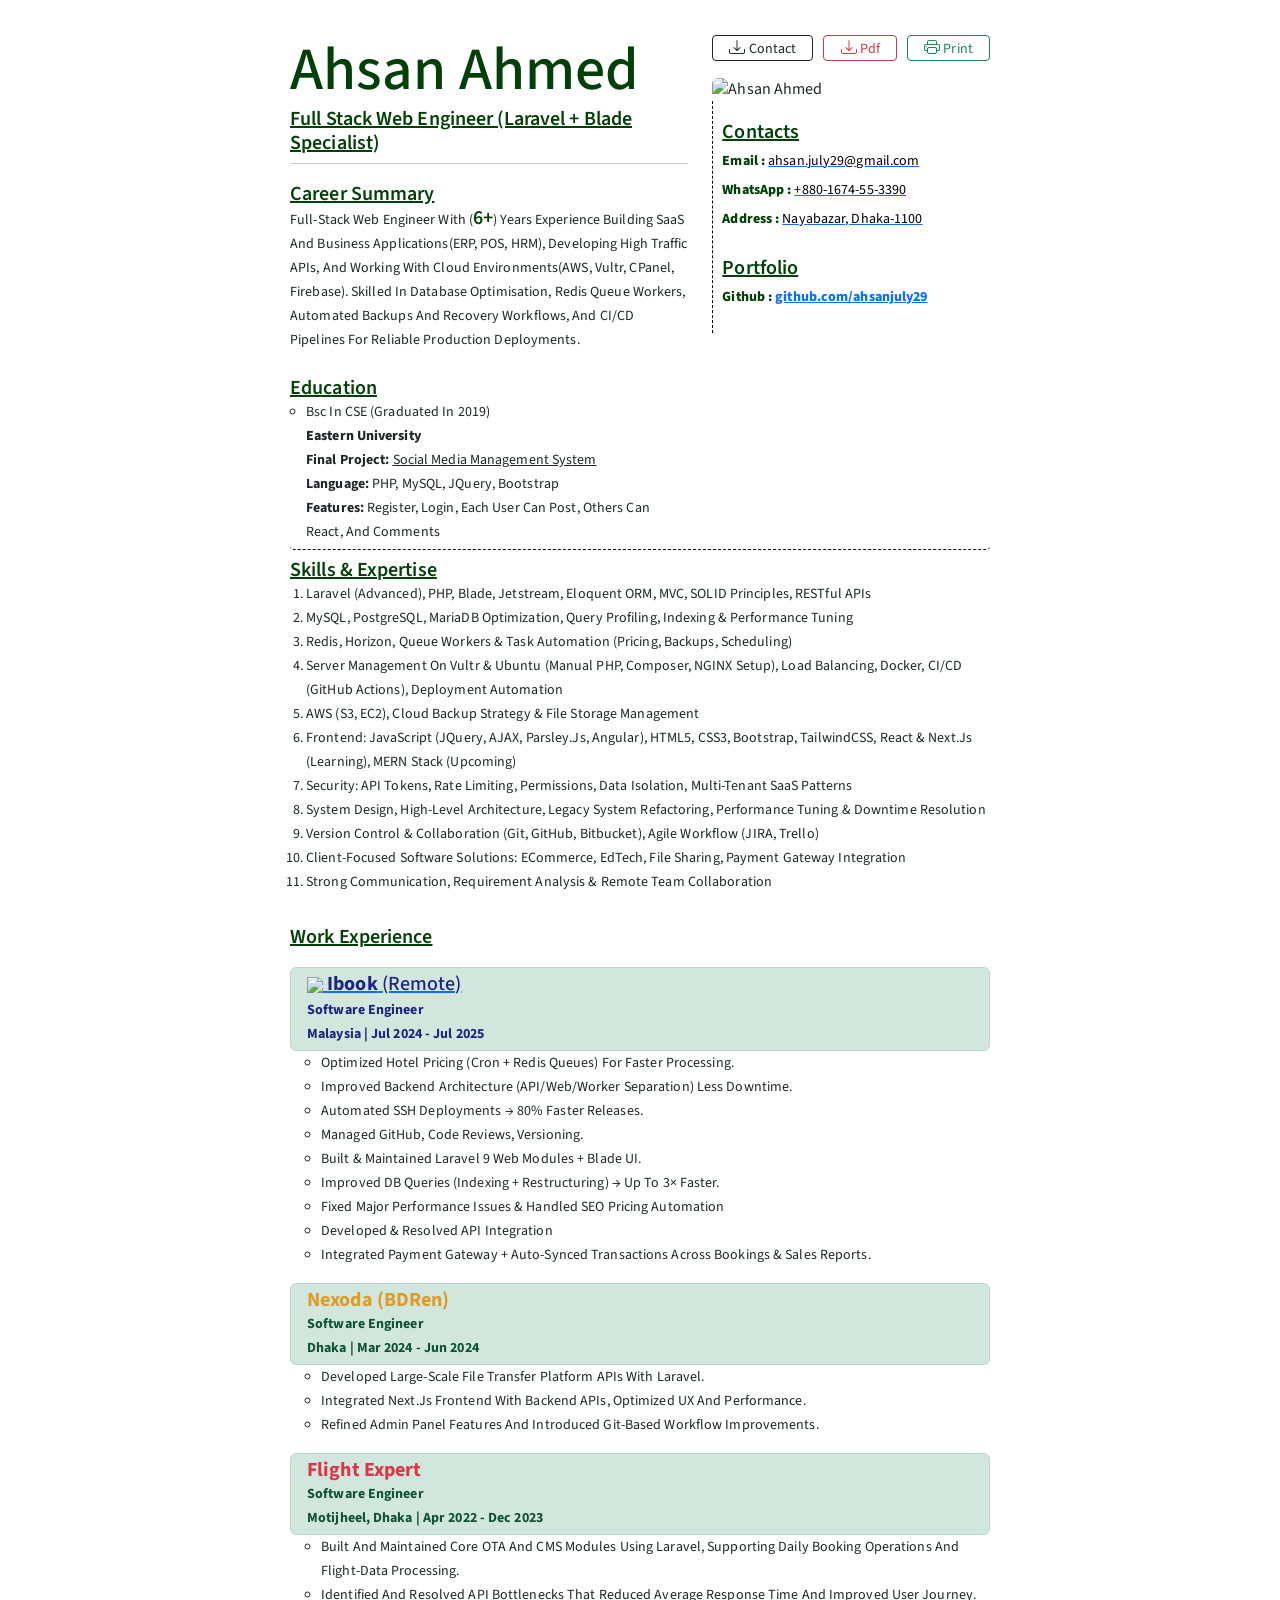
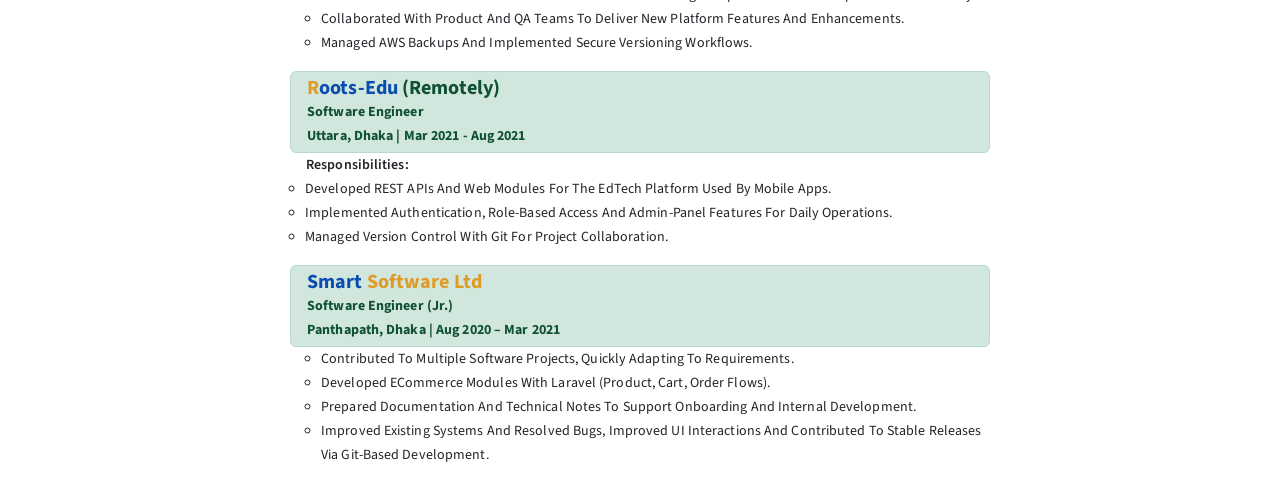
==== cv/index.html @ fb1a3fa9 "folder renamed" ====
<!DOCTYPE html>
<html lang="en">

<head>
    <meta charset="UTF-8">
    <meta name="viewport" content="width=device-width, initial-scale=1.0">
    <title>Ahsan-Ahmed-Resume-Software-Engineer</title>

    <link href="https://cdn.jsdelivr.net/npm/bootstrap@5.1.3/dist/css/bootstrap.min.css" rel="stylesheet">
    <!-- Bootstrap Icons -->
    <link href="https://cdn.jsdelivr.net/npm/bootstrap-icons/font/bootstrap-icons.css" rel="stylesheet">

    <link rel="preconnect" href="https://fonts.googleapis.com">
    <link rel="preconnect" href="https://fonts.gstatic.com" crossorigin>
    <link
        href="https://fonts.googleapis.com/css2?family=Roboto:ital,wght@0,100..900;1,100..900&family=Source+Sans+3:ital,wght@0,200..900;1,200..900&display=swap"
        rel="stylesheet">

    <style>
        @charset "UTF-8";

        :root {
            --bs-blue: #0d6efd;
            --bs-indigo: #6610f2;
            --bs-purple: #6f42c1;
            --bs-pink: #d63384;
            --bs-red: #dc3545;
            --bs-orange: #fd7e14;
            --bs-yellow: #8a6d3b;
            --bs-green: #198754;
            --bs-teal: #20c997;
            --bs-cyan: #0dcaf0;
            --bs-black: #000;
            --bs-white: #fff;
            --bs-gray: #6c757d;
            --bs-gray-dark: #343a40;
            --bs-gray-100: #f8f9fa;
            --bs-gray-200: #e9ecef;
            --bs-gray-300: #dee2e6;
            --bs-gray-400: #ced4da;
            --bs-gray-500: #adb5bd;
            --bs-gray-600: #6c757d;
            --bs-gray-700: #495057;
            --bs-gray-800: #343a40;
            --bs-gray-900: #212529;
            --bs-primary: #0d6efd;
            --bs-secondary: #6c757d;
            --bs-success: #198754;
            --bs-info: #0dcaf0;
            --bs-warning: #8a6d3b;
            --bs-danger: #dc3545;
            --bs-light: #f8f9fa;
            --bs-dark: #212529;
            --bs-primary-rgb: 10, 77, 175;
            --bs-secondary-rgb: 108, 117, 125;
            --bs-success-rgb: 25, 135, 84;
            --bs-info-rgb: 13, 202, 240;
            --bs-warning-rgb: 223, 155, 39;
            --bs-danger-rgb: 220, 53, 69;
            --bs-light-rgb: 248, 249, 250;
            --bs-dark-rgb: 33, 37, 41;
            --bs-white-rgb: 255, 255, 255;
            --bs-black-rgb: 0, 0, 0;
            --bs-body-color-rgb: 33, 37, 41;
            --bs-body-bg-rgb: 255, 255, 255;
            --bs-font-sans-serif: system-ui, -apple-system, "Segoe UI", Roboto, "Helvetica Neue", "Noto Sans", "Liberation Sans", Arial, sans-serif, "Apple Color Emoji", "Segoe UI Emoji", "Segoe UI Symbol", "Noto Color Emoji";
            --bs-font-monospace: SFMono-Regular, Menlo, Monaco, Consolas, "Liberation Mono", "Courier New", monospace;
            --bs-gradient: linear-gradient(180deg, rgba(255, 255, 255, 0.15), rgba(255, 255, 255, 0));
            --bs-body-font-family: var(--bs-font-sans-serif);
            --bs-body-font-size: 1rem;
            --bs-body-font-weight: 400;
            --bs-body-line-height: 1.5;
            --bs-body-color: #212529;
            --bs-body-bg: #fff;
            --bs-border-width: 1px;
            --bs-border-style: solid;
            --bs-border-color: #dee2e6;
            --bs-border-color-translucent: rgba(0, 0, 0, 0.175);
            --bs-border-radius: 0.375rem;
            --bs-border-radius-sm: 0.25rem;
            --bs-border-radius-lg: 0.5rem;
            --bs-border-radius-xl: 1rem;
            --bs-border-radius-2xl: 2rem;
            --bs-border-radius-pill: 50rem;
            --bs-link-color: #0d6efd;
            --bs-link-hover-color: #0a58ca;
            --bs-code-color: #d63384;
            --bs-highlight-bg: #fff3cd
        }

        *,
        ::after,
        ::before {
            box-sizing: border-box;
            text-align: left;
            font-family: "Source Sans 3", "Roboto", sans-serif !important;
            letter-spacing: 0.1px;
        }

        @media print {
            @page {
                size: A4;
                margin: 10mm;
                padding: 0;
                -webkit-print-color-adjust: exact;
                color-adjust: exact;
            }

            html,
            body {
                height: 99%;
            }

            .page-break {
                page-break-before: always;
            }
        }

        footer,
        header {
            position: fixed;
            left: 0;
            right: 0;
            height: 50px;
            /* background: rgba(255, 0, 0, 0.199); */
            display: block;
            width: 100%;
        }

        header {
            top: 0;
        }

        footer {
            bottom: 0;
        }

        */ html {
            -ms-text-size-adjust: 100%;
            -webkit-text-size-adjust: 100%
        }

        @media (prefers-reduced-motion:no-preference) {
            :root {
                scroll-behavior: smooth
            }
        }

        body {
            margin: 0;
            font-family: var(--bs-body-font-family);
            font-size: var(--bs-body-font-size);
            font-weight: var(--bs-body-font-weight);
            line-height: var(--bs-body-line-height);
            color: var(--bs-body-color);
            text-align: var(--bs-body-text-align);
            background-color: var(--bs-body-bg);
            -webkit-text-size-adjust: 100%;
            -webkit-tap-highlight-color: transparent
        }

        .title_name {
            color: rgb(2 64 8);
        }

        hr {
            margin: 1rem 0;
            color: inherit;
            border: 0;
            border-top: 1px solid;
            opacity: .25
        }

        .h1,
        .h2,
        .h3,
        .h4,
        .h5,
        .h6,
        h1,
        h2,
        h3,
        h4,
        h5,
        h6 {
            margin-top: 0;
            margin-bottom: .5rem;
            font-weight: 500;
            line-height: 1.2
        }

        .h1,
        h1 {
            font-size: calc(1.375rem + 1.5vw)
        }

        @media (min-width:1200px) {

            .h1,
            h1 {
                font-size: 2.5rem
            }
        }

        .h2,
        h2 {
            font-size: calc(1.325rem + .9vw)
        }

        @media (min-width:1200px) {

            .h2,
            h2 {
                font-size: 2rem
            }
        }

        .h3,
        h3 {
            font-size: calc(1.25rem);
            font-weight: 600;
            color: rgb(2 64 8);
        }

        @media (min-width:1200px) {

            .h3,
            h3 {
                font-size: 1.25rem
            }
        }

        .h4,
        h4 {
            font-size: calc(1.275rem + .3vw)
        }

        @media (min-width:1200px) {

            .h4,
            h4 {
                font-size: 1.5rem
            }
        }

        .h5,
        h5 {
            font-size: 1.25rem
        }

        .h6,
        h6 {
            font-size: 1rem
        }

        p {
            margin-top: 0;
            margin-bottom: 0.3rem;
        }

        abbr[title] {
            -webkit-text-decoration: underline dotted;
            text-decoration: underline dotted;
            cursor: help;
            -webkit-text-decoration-skip-ink: none;
            text-decoration-skip-ink: none
        }

        address {
            margin-bottom: 1rem;
            font-style: normal;
            line-height: inherit
        }

        ul {
            list-style: circle;
        }

        ol,
        ul {
            padding-left: 1rem
        }

        dl,
        ol,
        ul {
            margin-top: 0;
            margin-bottom: 1rem
        }

        ol ol,
        ol ul,
        ul ol,
        ul ul {
            margin-bottom: 0
        }

        dt {
            font-weight: 700
        }

        dd {
            margin-bottom: .5rem;
            margin-left: 0
        }

        blockquote {
            margin: 0 0 1rem
        }

        b,
        strong {
            font-weight: bolder
        }

        .small,
        small {
            font-size: .875em
        }

        .mark,
        mark {
            padding: .1875em;
            background-color: var(--bs-highlight-bg)
        }

        sub,
        sup {
            position: relative;
            font-size: .75em;
            line-height: 0;
            vertical-align: baseline
        }

        sub {
            bottom: -.25em
        }

        sup {
            top: -.5em
        }

        a {
            display: inline-block;
            color: var(--bs-link-color);
            text-decoration: underline
        }

        a:hover {
            color: var(--bs-link-hover-color)
        }

        a:not([href]):not([class]),
        a:not([href]):not([class]):hover {
            color: inherit;
            text-decoration: none
        }

        code,
        kbd,
        pre,
        samp {
            font-family: var(--bs-font-monospace);
            font-size: 1em
        }

        pre {
            display: block;
            margin-top: 0;
            margin-bottom: 1rem;
            overflow: auto;
            font-size: .875em
        }

        pre code {
            font-size: inherit;
            color: inherit;
            word-break: normal
        }

        code {
            font-size: .875em;
            color: var(--bs-code-color);
            word-wrap: break-word
        }

        a>code {
            color: inherit
        }

        kbd {
            padding: .1875rem .375rem;
            font-size: .875em;
            color: var(--bs-body-bg);
            background-color: var(--bs-body-color);
            border-radius: .25rem
        }

        kbd kbd {
            padding: 0;
            font-size: 1em
        }

        figure {
            margin: 0 0 1rem
        }

        img,
        svg {
            vertical-align: middle
        }

        table {
            caption-side: bottom;
            border-collapse: collapse
        }

        .caption {
            border-left: 1px dashed black;
            padding-top: .5rem;
            padding-bottom: .5rem;
            padding-left: .5rem;
            color: #6c757d;
            text-align: left
        }

        th {
            text-align: inherit;
            text-align: -webkit-match-parent
        }

        tbody,
        td,
        tfoot,
        th,
        thead,
        tr {
            border-color: inherit;
            border-style: solid;
            border-width: 0
        }

        label {
            display: inline-block
        }

        button {
            border-radius: 0
        }

        button:focus:not(:focus-visible) {
            outline: 0
        }

        button,
        input,
        optgroup,
        select,
        textarea {
            margin: 0;
            font-size: inherit;
            line-height: inherit
        }

        button,
        select {
            text-transform: none
        }

        [role=button] {
            cursor: pointer
        }

        select {
            word-wrap: normal
        }

        select:disabled {
            opacity: 1
        }

        [list]:not([type=date]):not([type=datetime-local]):not([type=month]):not([type=week]):not([type=time])::-webkit-calendar-picker-indicator {
            display: none !important
        }

        [type=button],
        [type=reset],
        [type=submit],
        button {
            -webkit-appearance: button
        }

        [type=button]:not(:disabled),
        [type=reset]:not(:disabled),
        [type=submit]:not(:disabled),
        button:not(:disabled) {
            cursor: pointer
        }

        ::-moz-focus-inner {
            padding: 0;
            border-style: none
        }

        textarea {
            resize: vertical
        }

        fieldset {
            min-width: 0;
            padding: 0;
            margin: 0;
            border: 0
        }

        legend {
            float: left;
            width: 100%;
            padding: 0;
            margin-bottom: .5rem;
            font-size: calc(1.275rem + .3vw);
            line-height: inherit
        }

        @media (min-width:1200px) {
            legend {
                font-size: 1.5rem
            }
        }

        legend+* {
            clear: left
        }

        ::-webkit-datetime-edit-day-field,
        ::-webkit-datetime-edit-fields-wrapper,
        ::-webkit-datetime-edit-hour-field,
        ::-webkit-datetime-edit-minute,
        ::-webkit-datetime-edit-month-field,
        ::-webkit-datetime-edit-text,
        ::-webkit-datetime-edit-year-field {
            padding: 0
        }

        ::-webkit-inner-spin-button {
            height: auto
        }

        [type=search] {
            outline-offset: -2px;
            -webkit-appearance: textfield
        }

        ::-webkit-search-decoration {
            -webkit-appearance: none
        }

        ::-webkit-color-swatch-wrapper {
            padding: 0
        }

        ::-webkit-file-upload-button {
            font: inherit;
            -webkit-appearance: button
        }

        ::file-selector-button {
            font: inherit;
            -webkit-appearance: button
        }

        output {
            display: inline-block
        }

        iframe {
            border: 0
        }

        summary {
            display: list-item;
            cursor: pointer
        }

        progress {
            vertical-align: baseline
        }

        [hidden] {
            display: none !important
        }

        .lead {
            font-size: 1.25rem;
            font-weight: 300
        }

        .display-1 {
            font-size: calc(1.625rem + 4.5vw);
            font-weight: 300;
            line-height: 1.2
        }

        @media (min-width:1200px) {
            .display-1 {
                font-size: 5rem
            }
        }

        .display-2 {
            font-size: calc(1.575rem + 3.9vw);
            font-weight: 300;
            line-height: 1.2
        }

        @media (min-width:1200px) {
            .display-2 {
                font-size: 4.5rem
            }
        }

        .display-3 {
            font-size: calc(1.525rem + 3.3vw);
            font-weight: 300;
            line-height: 1.2
        }

        @media (min-width:1200px) {
            .display-3 {
                font-size: 4rem
            }
        }

        .display-4 {
            font-size: calc(1.475rem + 2.7vw);
            font-weight: 300;
            line-height: 1.2
        }

        @media (min-width:1200px) {
            .display-4 {
                font-size: 3.5rem
            }
        }

        .display-5 {
            font-size: calc(1.425rem + 2.1vw);
            font-weight: 300;
            line-height: 1.2
        }

        @media (min-width:1200px) {
            .display-5 {
                font-size: 3rem
            }
        }

        .display-6 {
            font-size: calc(1.375rem + 1.5vw);
            font-weight: 300;
            line-height: 1.2
        }

        @media (min-width:1200px) {
            .display-6 {
                font-size: 2.5rem
            }
        }

        .list-unstyled {
            padding-left: 0;
            list-style: none
        }

        .list-inline {
            padding-left: 0;
            list-style: none
        }

        .list-inline-item {
            display: inline-block
        }

        .list-inline-item:not(:last-child) {
            margin-right: .5rem
        }

        .initialism {
            font-size: .875em;
            text-transform: uppercase
        }

        .blockquote {
            margin-bottom: 1rem;
            font-size: 1.25rem
        }

        .blockquote>:last-child {
            margin-bottom: 0
        }

        .blockquote-footer {
            margin-top: -1rem;
            margin-bottom: 1rem;
            font-size: .875em;
            color: #6c757d
        }

        .blockquote-footer::before {
            content: "— "
        }

        .img-fluid {
            max-width: 100%;
            height: auto
        }

        .img-thumbnail {
            padding: .25rem;
            background-color: #fff;
            border: 1px solid var(--bs-border-color);
            border-radius: .375rem;
            max-width: 100%;
            height: auto
        }

        .figure {
            display: inline-block
        }

        .figure-img {
            margin-bottom: .5rem;
            line-height: 1
        }

        .figure-caption {
            font-size: .875em;
            color: #6c757d
        }

        .container,
        .container-fluid,
        .container-lg,
        .container-md,
        .container-sm,
        .container-xl,
        .container-xxl {
            --bs-gutter-x: 1.5rem;
            --bs-gutter-y: 0;
            width: 100%;
            padding-right: calc(var(--bs-gutter-x) * .5);
            padding-left: calc(var(--bs-gutter-x) * .5);
            margin-right: auto;
            margin-left: auto
        }

        @media (min-width:576px) {

            .container,
            .container-sm {
                max-width: 540px
            }
        }

        @media (min-width:768px) {

            .container,
            .container-md,
            .container-sm {
                max-width: 720px
            }
        }

        @media (min-width:992px) {

            .container,
            .container-lg,
            .container-md,
            .container-sm {
                max-width: 960px
            }
        }

        @media (min-width:1200px) {

            .container,
            .container-lg,
            .container-md,
            .container-sm,
            .container-xl {
                max-width: 1140px
            }
        }

        @media (min-width:1400px) {

            .container,
            .container-lg,
            .container-md,
            .container-sm,
            .container-xl,
            .container-xxl {
                max-width: 1320px
            }
        }

        .row {
            --bs-gutter-x: 1.5rem;
            --bs-gutter-y: 0;
            display: flex;
            flex-wrap: wrap;
            margin-top: calc(-1 * var(--bs-gutter-y));
            margin-right: calc(-.5 * var(--bs-gutter-x));
            margin-left: calc(-.5 * var(--bs-gutter-x))
        }

        .row>* {
            flex-shrink: 0;
            width: 100%;
            max-width: 100%;
            padding-right: calc(var(--bs-gutter-x) * .5);
            padding-left: calc(var(--bs-gutter-x) * .5);
            margin-top: var(--bs-gutter-y)
        }

        .col {
            flex: 1 0 0%
        }

        .row-cols-auto>* {
            flex: 0 0 auto;
            width: auto
        }

        .row-cols-1>* {
            flex: 0 0 auto;
            width: 100%
        }

        .row-cols-2>* {
            flex: 0 0 auto;
            width: 50%
        }

        .row-cols-3>* {
            flex: 0 0 auto;
            width: 33.3333333333%
        }

        .row-cols-4>* {
            flex: 0 0 auto;
            width: 25%
        }

        .row-cols-5>* {
            flex: 0 0 auto;
            width: 20%
        }

        .row-cols-6>* {
            flex: 0 0 auto;
            width: 16.6666666667%
        }

        .col-auto {
            flex: 0 0 auto;
            width: auto
        }

        .col-1 {
            flex: 0 0 auto;
            width: 8.33333333%
        }

        .col-2 {
            flex: 0 0 auto;
            width: 16.66666667%
        }

        .col-3 {
            flex: 0 0 auto;
            width: 25%
        }

        .col-4 {
            flex: 0 0 auto;
            width: 33.33333333%
        }

        .col-5 {
            flex: 0 0 auto;
            width: 41.66666667%
        }

        .col-6 {
            flex: 0 0 auto;
            width: 50%
        }

        .col-7 {
            flex: 0 0 auto;
            width: 58.33333333%
        }

        .col-8 {
            flex: 0 0 auto;
            width: 66.66666667%
        }

        .col-9 {
            flex: 0 0 auto;
            width: 75%
        }

        .col-10 {
            flex: 0 0 auto;
            width: 83.33333333%
        }

        .col-11 {
            flex: 0 0 auto;
            width: 91.66666667%
        }

        .col-12 {
            flex: 0 0 auto;
            width: 100%
        }

        .offset-1 {
            margin-left: 8.33333333%
        }

        .offset-2 {
            margin-left: 16.66666667%
        }

        .offset-3 {
            margin-left: 25%
        }

        .offset-4 {
            margin-left: 33.33333333%
        }

        .offset-5 {
            margin-left: 41.66666667%
        }

        .offset-6 {
            margin-left: 50%
        }

        .offset-7 {
            margin-left: 58.33333333%
        }

        .offset-8 {
            margin-left: 66.66666667%
        }

        .offset-9 {
            margin-left: 75%
        }

        .offset-10 {
            margin-left: 83.33333333%
        }

        .offset-11 {
            margin-left: 91.66666667%
        }

        .g-0,
        .gx-0 {
            --bs-gutter-x: 0
        }

        .g-0,
        .gy-0 {
            --bs-gutter-y: 0
        }

        .g-1,
        .gx-1 {
            --bs-gutter-x: 0.25rem
        }

        .g-1,
        .gy-1 {
            --bs-gutter-y: 0.25rem
        }

        .g-2,
        .gx-2 {
            --bs-gutter-x: 0.5rem
        }

        .g-2,
        .gy-2 {
            --bs-gutter-y: 0.5rem
        }

        .g-3,
        .gx-3 {
            --bs-gutter-x: 1rem
        }

        .g-3,
        .gy-3 {
            --bs-gutter-y: 1rem
        }

        .g-4,
        .gx-4 {
            --bs-gutter-x: 1.5rem
        }

        .g-4,
        .gy-4 {
            --bs-gutter-y: 1.5rem
        }

        .g-5,
        .gx-5 {
            --bs-gutter-x: 3rem
        }

        .g-5,
        .gy-5 {
            --bs-gutter-y: 3rem
        }

        @media (min-width:576px) {
            .col-sm {
                flex: 1 0 0%
            }

            .row-cols-sm-auto>* {
                flex: 0 0 auto;
                width: auto
            }

            .row-cols-sm-1>* {
                flex: 0 0 auto;
                width: 100%
            }

            .row-cols-sm-2>* {
                flex: 0 0 auto;
                width: 50%
            }

            .row-cols-sm-3>* {
                flex: 0 0 auto;
                width: 33.3333333333%
            }

            .row-cols-sm-4>* {
                flex: 0 0 auto;
                width: 25%
            }

            .row-cols-sm-5>* {
                flex: 0 0 auto;
                width: 20%
            }

            .row-cols-sm-6>* {
                flex: 0 0 auto;
                width: 16.6666666667%
            }

            .col-sm-auto {
                flex: 0 0 auto;
                width: auto
            }

            .col-sm-1 {
                flex: 0 0 auto;
                width: 8.33333333%
            }

            .col-sm-2 {
                flex: 0 0 auto;
                width: 16.66666667%
            }

            .col-sm-3 {
                flex: 0 0 auto;
                width: 25%
            }

            .col-sm-4 {
                flex: 0 0 auto;
                width: 33.33333333%
            }

            .col-sm-5 {
                flex: 0 0 auto;
                width: 41.66666667%
            }

            .col-sm-6 {
                flex: 0 0 auto;
                width: 50%
            }

            .col-sm-7 {
                flex: 0 0 auto;
                width: 58.33333333%
            }

            .col-sm-8 {
                flex: 0 0 auto;
                width: 66.66666667%
            }

            .col-sm-9 {
                flex: 0 0 auto;
                width: 75%
            }

            .col-sm-10 {
                flex: 0 0 auto;
                width: 83.33333333%
            }

            .col-sm-11 {
                flex: 0 0 auto;
                width: 91.66666667%
            }

            .col-sm-12 {
                flex: 0 0 auto;
                width: 100%
            }

            .offset-sm-0 {
                margin-left: 0
            }

            .offset-sm-1 {
                margin-left: 8.33333333%
            }

            .offset-sm-2 {
                margin-left: 16.66666667%
            }

            .offset-sm-3 {
                margin-left: 25%
            }

            .offset-sm-4 {
                margin-left: 33.33333333%
            }

            .offset-sm-5 {
                margin-left: 41.66666667%
            }

            .offset-sm-6 {
                margin-left: 50%
            }

            .offset-sm-7 {
                margin-left: 58.33333333%
            }

            .offset-sm-8 {
                margin-left: 66.66666667%
            }

            .offset-sm-9 {
                margin-left: 75%
            }

            .offset-sm-10 {
                margin-left: 83.33333333%
            }

            .offset-sm-11 {
                margin-left: 91.66666667%
            }

            .g-sm-0,
            .gx-sm-0 {
                --bs-gutter-x: 0
            }

            .g-sm-0,
            .gy-sm-0 {
                --bs-gutter-y: 0
            }

            .g-sm-1,
            .gx-sm-1 {
                --bs-gutter-x: 0.25rem
            }

            .g-sm-1,
            .gy-sm-1 {
                --bs-gutter-y: 0.25rem
            }

            .g-sm-2,
            .gx-sm-2 {
                --bs-gutter-x: 0.5rem
            }

            .g-sm-2,
            .gy-sm-2 {
                --bs-gutter-y: 0.5rem
            }

            .g-sm-3,
            .gx-sm-3 {
                --bs-gutter-x: 1rem
            }

            .g-sm-3,
            .gy-sm-3 {
                --bs-gutter-y: 1rem
            }

            .g-sm-4,
            .gx-sm-4 {
                --bs-gutter-x: 1.5rem
            }

            .g-sm-4,
            .gy-sm-4 {
                --bs-gutter-y: 1.5rem
            }

            .g-sm-5,
            .gx-sm-5 {
                --bs-gutter-x: 3rem
            }

            .g-sm-5,
            .gy-sm-5 {
                --bs-gutter-y: 3rem
            }
        }

        @media (min-width:768px) {
            .col-md {
                flex: 1 0 0%
            }

            .row-cols-md-auto>* {
                flex: 0 0 auto;
                width: auto
            }

            .row-cols-md-1>* {
                flex: 0 0 auto;
                width: 100%
            }

            .row-cols-md-2>* {
                flex: 0 0 auto;
                width: 50%
            }

            .row-cols-md-3>* {
                flex: 0 0 auto;
                width: 33.3333333333%
            }

            .row-cols-md-4>* {
                flex: 0 0 auto;
                width: 25%
            }

            .row-cols-md-5>* {
                flex: 0 0 auto;
                width: 20%
            }

            .row-cols-md-6>* {
                flex: 0 0 auto;
                width: 16.6666666667%
            }

            .col-md-auto {
                flex: 0 0 auto;
                width: auto
            }

            .col-md-1 {
                flex: 0 0 auto;
                width: 8.33333333%
            }

            .col-md-2 {
                flex: 0 0 auto;
                width: 16.66666667%
            }

            .col-md-3 {
                flex: 0 0 auto;
                width: 25%
            }

            .col-md-4 {
                flex: 0 0 auto;
                width: 33.33333333%
            }

            .col-md-5 {
                flex: 0 0 auto;
                width: 41.66666667%
            }

            .col-md-6 {
                flex: 0 0 auto;
                width: 50%
            }

            .col-md-7 {
                flex: 0 0 auto;
                width: 58.33333333%
            }

            .col-md-8 {
                flex: 0 0 auto;
                width: 66.66666667%
            }

            .col-md-9 {
                flex: 0 0 auto;
                width: 75%
            }

            .col-md-10 {
                flex: 0 0 auto;
                width: 83.33333333%
            }

            .col-md-11 {
                flex: 0 0 auto;
                width: 91.66666667%
            }

            .col-md-12 {
                flex: 0 0 auto;
                width: 100%
            }

            .offset-md-0 {
                margin-left: 0
            }

            .offset-md-1 {
                margin-left: 8.33333333%
            }

            .offset-md-2 {
                margin-left: 16.66666667%
            }

            .offset-md-3 {
                margin-left: 25%
            }

            .offset-md-4 {
                margin-left: 33.33333333%
            }

            .offset-md-5 {
                margin-left: 41.66666667%
            }

            .offset-md-6 {
                margin-left: 50%
            }

            .offset-md-7 {
                margin-left: 58.33333333%
            }

            .offset-md-8 {
                margin-left: 66.66666667%
            }

            .offset-md-9 {
                margin-left: 75%
            }

            .offset-md-10 {
                margin-left: 83.33333333%
            }

            .offset-md-11 {
                margin-left: 91.66666667%
            }

            .g-md-0,
            .gx-md-0 {
                --bs-gutter-x: 0
            }

            .g-md-0,
            .gy-md-0 {
                --bs-gutter-y: 0
            }

            .g-md-1,
            .gx-md-1 {
                --bs-gutter-x: 0.25rem
            }

            .g-md-1,
            .gy-md-1 {
                --bs-gutter-y: 0.25rem
            }

            .g-md-2,
            .gx-md-2 {
                --bs-gutter-x: 0.5rem
            }

            .g-md-2,
            .gy-md-2 {
                --bs-gutter-y: 0.5rem
            }

            .g-md-3,
            .gx-md-3 {
                --bs-gutter-x: 1rem
            }

            .g-md-3,
            .gy-md-3 {
                --bs-gutter-y: 1rem
            }

            .g-md-4,
            .gx-md-4 {
                --bs-gutter-x: 1.5rem
            }

            .g-md-4,
            .gy-md-4 {
                --bs-gutter-y: 1.5rem
            }

            .g-md-5,
            .gx-md-5 {
                --bs-gutter-x: 3rem
            }

            .g-md-5,
            .gy-md-5 {
                --bs-gutter-y: 3rem
            }
        }

        @media (min-width:992px) {
            .col-lg {
                flex: 1 0 0%
            }

            .row-cols-lg-auto>* {
                flex: 0 0 auto;
                width: auto
            }

            .row-cols-lg-1>* {
                flex: 0 0 auto;
                width: 100%
            }

            .row-cols-lg-2>* {
                flex: 0 0 auto;
                width: 50%
            }

            .row-cols-lg-3>* {
                flex: 0 0 auto;
                width: 33.3333333333%
            }

            .row-cols-lg-4>* {
                flex: 0 0 auto;
                width: 25%
            }

            .row-cols-lg-5>* {
                flex: 0 0 auto;
                width: 20%
            }

            .row-cols-lg-6>* {
                flex: 0 0 auto;
                width: 16.6666666667%
            }

            .col-lg-auto {
                flex: 0 0 auto;
                width: auto
            }

            .col-lg-1 {
                flex: 0 0 auto;
                width: 8.33333333%
            }

            .col-lg-2 {
                flex: 0 0 auto;
                width: 16.66666667%
            }

            .col-lg-3 {
                flex: 0 0 auto;
                width: 25%
            }

            .col-lg-4 {
                flex: 0 0 auto;
                width: 33.33333333%
            }

            .col-lg-5 {
                flex: 0 0 auto;
                width: 41.66666667%
            }

            .col-lg-6 {
                flex: 0 0 auto;
                width: 50%
            }

            .col-lg-7 {
                flex: 0 0 auto;
                width: 58.33333333%
            }

            .col-lg-8 {
                flex: 0 0 auto;
                width: 66.66666667%
            }

            .col-lg-9 {
                flex: 0 0 auto;
                width: 75%
            }

            .col-lg-10 {
                flex: 0 0 auto;
                width: 83.33333333%
            }

            .col-lg-11 {
                flex: 0 0 auto;
                width: 91.66666667%
            }

            .col-lg-12 {
                flex: 0 0 auto;
                width: 100%
            }

            .offset-lg-0 {
                margin-left: 0
            }

            .offset-lg-1 {
                margin-left: 8.33333333%
            }

            .offset-lg-2 {
                margin-left: 16.66666667%
            }

            .offset-lg-3 {
                margin-left: 25%
            }

            .offset-lg-4 {
                margin-left: 33.33333333%
            }

            .offset-lg-5 {
                margin-left: 41.66666667%
            }

            .offset-lg-6 {
                margin-left: 50%
            }

            .offset-lg-7 {
                margin-left: 58.33333333%
            }

            .offset-lg-8 {
                margin-left: 66.66666667%
            }

            .offset-lg-9 {
                margin-left: 75%
            }

            .offset-lg-10 {
                margin-left: 83.33333333%
            }

            .offset-lg-11 {
                margin-left: 91.66666667%
            }

            .g-lg-0,
            .gx-lg-0 {
                --bs-gutter-x: 0
            }

            .g-lg-0,
            .gy-lg-0 {
                --bs-gutter-y: 0
            }

            .g-lg-1,
            .gx-lg-1 {
                --bs-gutter-x: 0.25rem
            }

            .g-lg-1,
            .gy-lg-1 {
                --bs-gutter-y: 0.25rem
            }

            .g-lg-2,
            .gx-lg-2 {
                --bs-gutter-x: 0.5rem
            }

            .g-lg-2,
            .gy-lg-2 {
                --bs-gutter-y: 0.5rem
            }

            .g-lg-3,
            .gx-lg-3 {
                --bs-gutter-x: 1rem
            }

            .g-lg-3,
            .gy-lg-3 {
                --bs-gutter-y: 1rem
            }

            .g-lg-4,
            .gx-lg-4 {
                --bs-gutter-x: 1.5rem
            }

            .g-lg-4,
            .gy-lg-4 {
                --bs-gutter-y: 1.5rem
            }

            .g-lg-5,
            .gx-lg-5 {
                --bs-gutter-x: 3rem
            }

            .g-lg-5,
            .gy-lg-5 {
                --bs-gutter-y: 3rem
            }
        }

        @media (min-width:1200px) {
            .col-xl {
                flex: 1 0 0%
            }

            .row-cols-xl-auto>* {
                flex: 0 0 auto;
                width: auto
            }

            .row-cols-xl-1>* {
                flex: 0 0 auto;
                width: 100%
            }

            .row-cols-xl-2>* {
                flex: 0 0 auto;
                width: 50%
            }

            .row-cols-xl-3>* {
                flex: 0 0 auto;
                width: 33.3333333333%
            }

            .row-cols-xl-4>* {
                flex: 0 0 auto;
                width: 25%
            }

            .row-cols-xl-5>* {
                flex: 0 0 auto;
                width: 20%
            }

            .row-cols-xl-6>* {
                flex: 0 0 auto;
                width: 16.6666666667%
            }

            .col-xl-auto {
                flex: 0 0 auto;
                width: auto
            }

            .col-xl-1 {
                flex: 0 0 auto;
                width: 8.33333333%
            }

            .col-xl-2 {
                flex: 0 0 auto;
                width: 16.66666667%
            }

            .col-xl-3 {
                flex: 0 0 auto;
                width: 25%
            }

            .col-xl-4 {
                flex: 0 0 auto;
                width: 33.33333333%
            }

            .col-xl-5 {
                flex: 0 0 auto;
                width: 41.66666667%
            }

            .col-xl-6 {
                flex: 0 0 auto;
                width: 50%
            }

            .col-xl-7 {
                flex: 0 0 auto;
                width: 58.33333333%
            }

            .col-xl-8 {
                flex: 0 0 auto;
                width: 66.66666667%
            }

            .col-xl-9 {
                flex: 0 0 auto;
                width: 75%
            }

            .col-xl-10 {
                flex: 0 0 auto;
                width: 83.33333333%
            }

            .col-xl-11 {
                flex: 0 0 auto;
                width: 91.66666667%
            }

            .col-xl-12 {
                flex: 0 0 auto;
                width: 100%
            }

            .offset-xl-0 {
                margin-left: 0
            }

            .offset-xl-1 {
                margin-left: 8.33333333%
            }

            .offset-xl-2 {
                margin-left: 16.66666667%
            }

            .offset-xl-3 {
                margin-left: 25%
            }

            .offset-xl-4 {
                margin-left: 33.33333333%
            }

            .offset-xl-5 {
                margin-left: 41.66666667%
            }

            .offset-xl-6 {
                margin-left: 50%
            }

            .offset-xl-7 {
                margin-left: 58.33333333%
            }

            .offset-xl-8 {
                margin-left: 66.66666667%
            }

            .offset-xl-9 {
                margin-left: 75%
            }

            .offset-xl-10 {
                margin-left: 83.33333333%
            }

            .offset-xl-11 {
                margin-left: 91.66666667%
            }

            .g-xl-0,
            .gx-xl-0 {
                --bs-gutter-x: 0
            }

            .g-xl-0,
            .gy-xl-0 {
                --bs-gutter-y: 0
            }

            .g-xl-1,
            .gx-xl-1 {
                --bs-gutter-x: 0.25rem
            }

            .g-xl-1,
            .gy-xl-1 {
                --bs-gutter-y: 0.25rem
            }

            .g-xl-2,
            .gx-xl-2 {
                --bs-gutter-x: 0.5rem
            }

            .g-xl-2,
            .gy-xl-2 {
                --bs-gutter-y: 0.5rem
            }

            .g-xl-3,
            .gx-xl-3 {
                --bs-gutter-x: 1rem
            }

            .g-xl-3,
            .gy-xl-3 {
                --bs-gutter-y: 1rem
            }

            .g-xl-4,
            .gx-xl-4 {
                --bs-gutter-x: 1.5rem
            }

            .g-xl-4,
            .gy-xl-4 {
                --bs-gutter-y: 1.5rem
            }

            .g-xl-5,
            .gx-xl-5 {
                --bs-gutter-x: 3rem
            }

            .g-xl-5,
            .gy-xl-5 {
                --bs-gutter-y: 3rem
            }
        }

        @media (min-width:1400px) {
            .col-xxl {
                flex: 1 0 0%
            }

            .row-cols-xxl-auto>* {
                flex: 0 0 auto;
                width: auto
            }

            .row-cols-xxl-1>* {
                flex: 0 0 auto;
                width: 100%
            }

            .row-cols-xxl-2>* {
                flex: 0 0 auto;
                width: 50%
            }

            .row-cols-xxl-3>* {
                flex: 0 0 auto;
                width: 33.3333333333%
            }

            .row-cols-xxl-4>* {
                flex: 0 0 auto;
                width: 25%
            }

            .row-cols-xxl-5>* {
                flex: 0 0 auto;
                width: 20%
            }

            .row-cols-xxl-6>* {
                flex: 0 0 auto;
                width: 16.6666666667%
            }

            .col-xxl-auto {
                flex: 0 0 auto;
                width: auto
            }

            .col-xxl-1 {
                flex: 0 0 auto;
                width: 8.33333333%
            }

            .col-xxl-2 {
                flex: 0 0 auto;
                width: 16.66666667%
            }

            .col-xxl-3 {
                flex: 0 0 auto;
                width: 25%
            }

            .col-xxl-4 {
                flex: 0 0 auto;
                width: 33.33333333%
            }

            .col-xxl-5 {
                flex: 0 0 auto;
                width: 41.66666667%
            }

            .col-xxl-6 {
                flex: 0 0 auto;
                width: 50%
            }

            .col-xxl-7 {
                flex: 0 0 auto;
                width: 58.33333333%
            }

            .col-xxl-8 {
                flex: 0 0 auto;
                width: 66.66666667%
            }

            .col-xxl-9 {
                flex: 0 0 auto;
                width: 75%
            }

            .col-xxl-10 {
                flex: 0 0 auto;
                width: 83.33333333%
            }

            .col-xxl-11 {
                flex: 0 0 auto;
                width: 91.66666667%
            }

            .col-xxl-12 {
                flex: 0 0 auto;
                width: 100%
            }

            .offset-xxl-0 {
                margin-left: 0
            }

            .offset-xxl-1 {
                margin-left: 8.33333333%
            }

            .offset-xxl-2 {
                margin-left: 16.66666667%
            }

            .offset-xxl-3 {
                margin-left: 25%
            }

            .offset-xxl-4 {
                margin-left: 33.33333333%
            }

            .offset-xxl-5 {
                margin-left: 41.66666667%
            }

            .offset-xxl-6 {
                margin-left: 50%
            }

            .offset-xxl-7 {
                margin-left: 58.33333333%
            }

            .offset-xxl-8 {
                margin-left: 66.66666667%
            }

            .offset-xxl-9 {
                margin-left: 75%
            }

            .offset-xxl-10 {
                margin-left: 83.33333333%
            }

            .offset-xxl-11 {
                margin-left: 91.66666667%
            }

            .g-xxl-0,
            .gx-xxl-0 {
                --bs-gutter-x: 0
            }

            .g-xxl-0,
            .gy-xxl-0 {
                --bs-gutter-y: 0
            }

            .g-xxl-1,
            .gx-xxl-1 {
                --bs-gutter-x: 0.25rem
            }

            .g-xxl-1,
            .gy-xxl-1 {
                --bs-gutter-y: 0.25rem
            }

            .g-xxl-2,
            .gx-xxl-2 {
                --bs-gutter-x: 0.5rem
            }

            .g-xxl-2,
            .gy-xxl-2 {
                --bs-gutter-y: 0.5rem
            }

            .g-xxl-3,
            .gx-xxl-3 {
                --bs-gutter-x: 1rem
            }

            .g-xxl-3,
            .gy-xxl-3 {
                --bs-gutter-y: 1rem
            }

            .g-xxl-4,
            .gx-xxl-4 {
                --bs-gutter-x: 1.5rem
            }

            .g-xxl-4,
            .gy-xxl-4 {
                --bs-gutter-y: 1.5rem
            }

            .g-xxl-5,
            .gx-xxl-5 {
                --bs-gutter-x: 3rem
            }

            .g-xxl-5,
            .gy-xxl-5 {
                --bs-gutter-y: 3rem
            }
        }

        .table {
            --bs-table-color: var(--bs-body-color);
            --bs-table-bg: transparent;
            --bs-table-border-color: var(--bs-border-color);
            --bs-table-accent-bg: transparent;
            --bs-table-striped-color: var(--bs-body-color);
            --bs-table-striped-bg: rgba(0, 0, 0, 0.05);
            --bs-table-active-color: var(--bs-body-color);
            --bs-table-active-bg: rgba(0, 0, 0, 0.1);
            --bs-table-hover-color: var(--bs-body-color);
            --bs-table-hover-bg: rgba(0, 0, 0, 0.075);
            width: 100%;
            margin-bottom: 1rem;
            color: var(--bs-table-color);
            vertical-align: top;
            border-color: var(--bs-table-border-color)
        }

        .table>:not(caption)>*>* {
            padding: .5rem .5rem;
            background-color: var(--bs-table-bg);
            border-bottom-width: 1px;
            box-shadow: inset 0 0 0 9999px var(--bs-table-accent-bg)
        }

        .table>tbody {
            vertical-align: inherit
        }

        .table>thead {
            vertical-align: bottom
        }

        .table-group-divider {
            border-top: 2px solid currentcolor
        }

        .caption-top {
            caption-side: top
        }

        .table-sm>:not(caption)>*>* {
            padding: .25rem .25rem
        }

        .table-bordered>:not(caption)>* {
            border-width: 1px 0
        }

        .table-bordered>:not(caption)>*>* {
            border-width: 0 1px
        }

        .table-borderless>:not(caption)>*>* {
            border-bottom-width: 0
        }

        .table-borderless>:not(:first-child) {
            border-top-width: 0
        }

        .table-striped>tbody>tr:nth-of-type(odd)>* {
            --bs-table-accent-bg: var(--bs-table-striped-bg);
            color: var(--bs-table-striped-color)
        }

        .table-striped-columns>:not(caption)>tr>:nth-child(2n) {
            --bs-table-accent-bg: var(--bs-table-striped-bg);
            color: var(--bs-table-striped-color)
        }

        .table-active {
            --bs-table-accent-bg: var(--bs-table-active-bg);
            color: var(--bs-table-active-color)
        }

        .table-hover>tbody>tr:hover>* {
            --bs-table-accent-bg: var(--bs-table-hover-bg);
            color: var(--bs-table-hover-color)
        }

        .table-primary {
            --bs-table-color: #000;
            --bs-table-bg: #cfe2ff;
            --bs-table-border-color: #bacbe6;
            --bs-table-striped-bg: #c5d7f2;
            --bs-table-striped-color: #000;
            --bs-table-active-bg: #bacbe6;
            --bs-table-active-color: #000;
            --bs-table-hover-bg: #bfd1ec;
            --bs-table-hover-color: #000;
            color: var(--bs-table-color);
            border-color: var(--bs-table-border-color)
        }

        .table-secondary {
            --bs-table-color: #000;
            --bs-table-bg: #e2e3e5;
            --bs-table-border-color: #cbccce;
            --bs-table-striped-bg: #d7d8da;
            --bs-table-striped-color: #000;
            --bs-table-active-bg: #cbccce;
            --bs-table-active-color: #000;
            --bs-table-hover-bg: #d1d2d4;
            --bs-table-hover-color: #000;
            color: var(--bs-table-color);
            border-color: var(--bs-table-border-color)
        }

        .table-success {
            --bs-table-color: #000;
            --bs-table-bg: #d1e7dd;
            --bs-table-border-color: #bcd0c7;
            --bs-table-striped-bg: #c7dbd2;
            --bs-table-striped-color: #000;
            --bs-table-active-bg: #bcd0c7;
            --bs-table-active-color: #000;
            --bs-table-hover-bg: #c1d6cc;
            --bs-table-hover-color: #000;
            color: var(--bs-table-color);
            border-color: var(--bs-table-border-color)
        }

        .table-info {
            --bs-table-color: #000;
            --bs-table-bg: #cff4fc;
            --bs-table-border-color: #badce3;
            --bs-table-striped-bg: #c5e8ef;
            --bs-table-striped-color: #000;
            --bs-table-active-bg: #badce3;
            --bs-table-active-color: #000;
            --bs-table-hover-bg: #bfe2e9;
            --bs-table-hover-color: #000;
            color: var(--bs-table-color);
            border-color: var(--bs-table-border-color)
        }

        .table-warning {
            --bs-table-color: #000;
            --bs-table-bg: #fff3cd;
            --bs-table-border-color: #e6dbb9;
            --bs-table-striped-bg: #f2e7c3;
            --bs-table-striped-color: #000;
            --bs-table-active-bg: #e6dbb9;
            --bs-table-active-color: #000;
            --bs-table-hover-bg: #ece1be;
            --bs-table-hover-color: #000;
            color: var(--bs-table-color);
            border-color: var(--bs-table-border-color)
        }

        .table-danger {
            --bs-table-color: #000;
            --bs-table-bg: #f8d7da;
            --bs-table-border-color: #dfc2c4;
            --bs-table-striped-bg: #eccccf;
            --bs-table-striped-color: #000;
            --bs-table-active-bg: #dfc2c4;
            --bs-table-active-color: #000;
            --bs-table-hover-bg: #e5c7ca;
            --bs-table-hover-color: #000;
            color: var(--bs-table-color);
            border-color: var(--bs-table-border-color)
        }

        .table-light {
            --bs-table-color: #000;
            --bs-table-bg: #f8f9fa;
            --bs-table-border-color: #dfe0e1;
            --bs-table-striped-bg: #ecedee;
            --bs-table-striped-color: #000;
            --bs-table-active-bg: #dfe0e1;
            --bs-table-active-color: #000;
            --bs-table-hover-bg: #e5e6e7;
            --bs-table-hover-color: #000;
            color: var(--bs-table-color);
            border-color: var(--bs-table-border-color)
        }

        .table-dark {
            --bs-table-color: #fff;
            --bs-table-bg: #212529;
            --bs-table-border-color: #373b3e;
            --bs-table-striped-bg: #2c3034;
            --bs-table-striped-color: #fff;
            --bs-table-active-bg: #373b3e;
            --bs-table-active-color: #fff;
            --bs-table-hover-bg: #323539;
            --bs-table-hover-color: #fff;
            color: var(--bs-table-color);
            border-color: var(--bs-table-border-color)
        }

        .table-responsive {
            overflow-x: auto;
            -webkit-overflow-scrolling: touch
        }

        @media (max-width:575.98px) {
            .table-responsive-sm {
                overflow-x: auto;
                -webkit-overflow-scrolling: touch
            }
        }

        @media (max-width:767.98px) {
            .table-responsive-md {
                overflow-x: auto;
                -webkit-overflow-scrolling: touch
            }
        }

        @media (max-width:991.98px) {
            .table-responsive-lg {
                overflow-x: auto;
                -webkit-overflow-scrolling: touch
            }
        }

        @media (max-width:1199.98px) {
            .table-responsive-xl {
                overflow-x: auto;
                -webkit-overflow-scrolling: touch
            }
        }

        @media (max-width:1399.98px) {
            .table-responsive-xxl {
                overflow-x: auto;
                -webkit-overflow-scrolling: touch
            }
        }

        .form-label {
            margin-bottom: .5rem
        }

        .col-form-label {
            padding-top: calc(.375rem + 1px);
            padding-bottom: calc(.375rem + 1px);
            margin-bottom: 0;
            font-size: inherit;
            line-height: 1.5
        }

        .col-form-label-lg {
            padding-top: calc(.5rem + 1px);
            padding-bottom: calc(.5rem + 1px);
            font-size: 1.25rem
        }

        .col-form-label-sm {
            padding-top: calc(.25rem + 1px);
            padding-bottom: calc(.25rem + 1px);
            font-size: .875rem
        }

        .form-text {
            margin-top: .25rem;
            font-size: .875em;
            color: #6c757d
        }

        .form-control {
            display: block;
            width: 100%;
            padding: .375rem .75rem;
            font-size: 1rem;
            font-weight: 400;
            line-height: 1.5;
            color: #212529;
            background-color: #fff;
            background-clip: padding-box;
            border: 1px solid #ced4da;
            -webkit-appearance: none;
            -moz-appearance: none;
            appearance: none;
            border-radius: .375rem;
            transition: border-color .15s ease-in-out, box-shadow .15s ease-in-out
        }

        @media (prefers-reduced-motion:reduce) {
            .form-control {
                transition: none
            }
        }

        .form-control[type=file] {
            overflow: hidden
        }

        .form-control[type=file]:not(:disabled):not([readonly]) {
            cursor: pointer
        }

        .form-control:focus {
            color: #212529;
            background-color: #fff;
            border-color: #86b7fe;
            outline: 0;
            box-shadow: 0 0 0 .25rem rgba(13, 110, 253, .25)
        }

        .form-control::-webkit-date-and-time-value {
            height: 1.5em
        }

        .form-control::-moz-placeholder {
            color: #6c757d;
            opacity: 1
        }

        .form-control::placeholder {
            color: #6c757d;
            opacity: 1
        }

        .form-control:disabled {
            background-color: #e9ecef;
            opacity: 1
        }

        .form-control::-webkit-file-upload-button {
            padding: .375rem .75rem;
            margin: -.375rem -.75rem;
            -webkit-margin-end: .75rem;
            margin-inline-end: .75rem;
            color: #212529;
            background-color: #e9ecef;
            pointer-events: none;
            border-color: inherit;
            border-style: solid;
            border-width: 0;
            border-inline-end-width: 1px;
            border-radius: 0;
            -webkit-transition: color .15s ease-in-out, background-color .15s ease-in-out, border-color .15s ease-in-out, box-shadow .15s ease-in-out;
            transition: color .15s ease-in-out, background-color .15s ease-in-out, border-color .15s ease-in-out, box-shadow .15s ease-in-out
        }

        .form-control::file-selector-button {
            padding: .375rem .75rem;
            margin: -.375rem -.75rem;
            -webkit-margin-end: .75rem;
            margin-inline-end: .75rem;
            color: #212529;
            background-color: #e9ecef;
            pointer-events: none;
            border-color: inherit;
            border-style: solid;
            border-width: 0;
            border-inline-end-width: 1px;
            border-radius: 0;
            transition: color .15s ease-in-out, background-color .15s ease-in-out, border-color .15s ease-in-out, box-shadow .15s ease-in-out
        }

        @media (prefers-reduced-motion:reduce) {
            .form-control::-webkit-file-upload-button {
                -webkit-transition: none;
                transition: none
            }

            .form-control::file-selector-button {
                transition: none
            }
        }

        .form-control:hover:not(:disabled):not([readonly])::-webkit-file-upload-button {
            background-color: #dde0e3
        }

        .form-control:hover:not(:disabled):not([readonly])::file-selector-button {
            background-color: #dde0e3
        }

        .form-control-plaintext {
            display: block;
            width: 100%;
            padding: .375rem 0;
            margin-bottom: 0;
            line-height: 1.5;
            color: #212529;
            background-color: transparent;
            border: solid transparent;
            border-width: 1px 0
        }

        .form-control-plaintext:focus {
            outline: 0
        }

        .form-control-plaintext.form-control-lg,
        .form-control-plaintext.form-control-sm {
            padding-right: 0;
            padding-left: 0
        }

        .form-control-sm {
            min-height: calc(1.5em + .5rem + 2px);
            padding: .25rem .5rem;
            font-size: .875rem;
            border-radius: .25rem
        }

        .form-control-sm::-webkit-file-upload-button {
            padding: .25rem .5rem;
            margin: -.25rem -.5rem;
            -webkit-margin-end: .5rem;
            margin-inline-end: .5rem
        }

        .form-control-sm::file-selector-button {
            padding: .25rem .5rem;
            margin: -.25rem -.5rem;
            -webkit-margin-end: .5rem;
            margin-inline-end: .5rem
        }

        .form-control-lg {
            min-height: calc(1.5em + 1rem + 2px);
            padding: .5rem 1rem;
            font-size: 1.25rem;
            border-radius: .5rem
        }

        .form-control-lg::-webkit-file-upload-button {
            padding: .5rem 1rem;
            margin: -.5rem -1rem;
            -webkit-margin-end: 1rem;
            margin-inline-end: 1rem
        }

        .form-control-lg::file-selector-button {
            padding: .5rem 1rem;
            margin: -.5rem -1rem;
            -webkit-margin-end: 1rem;
            margin-inline-end: 1rem
        }

        textarea.form-control {
            min-height: calc(1.5em + .75rem + 2px)
        }

        textarea.form-control-sm {
            min-height: calc(1.5em + .5rem + 2px)
        }

        textarea.form-control-lg {
            min-height: calc(1.5em + 1rem + 2px)
        }

        .form-control-color {
            width: 3rem;
            height: calc(1.5em + .75rem + 2px);
            padding: .375rem
        }

        .form-control-color:not(:disabled):not([readonly]) {
            cursor: pointer
        }

        .form-control-color::-moz-color-swatch {
            border: 0 !important;
            border-radius: .375rem
        }

        .form-control-color::-webkit-color-swatch {
            border-radius: .375rem
        }

        .form-control-color.form-control-sm {
            height: calc(1.5em + .5rem + 2px)
        }

        .form-control-color.form-control-lg {
            height: calc(1.5em + 1rem + 2px)
        }

        .form-select {
            display: block;
            width: 100%;
            padding: .375rem 2.25rem .375rem .75rem;
            -moz-padding-start: calc(0.75rem - 3px);
            font-size: 1rem;
            font-weight: 400;
            line-height: 1.5;
            color: #212529;
            background-color: #fff;
            background-image: url("data:image/svg+xml,%3csvg xmlns='http://www.w3.org/2000/svg' viewBox='0 0 16 16'%3e%3cpath fill='none' stroke='%23343a40' stroke-linecap='round' stroke-linejoin='round' stroke-width='2' d='m2 5 6 6 6-6'/%3e%3c/svg%3e");
            background-repeat: no-repeat;
            background-position: right .75rem center;
            background-size: 16px 12px;
            border: 1px solid #ced4da;
            border-radius: .375rem;
            transition: border-color .15s ease-in-out, box-shadow .15s ease-in-out;
            -webkit-appearance: none;
            -moz-appearance: none;
            appearance: none
        }

        .thumbnail {
            display: block;
            height: auto;
            margin-top: 5%;
            margin-bottom: 0px;
            line-height: 1.42857143;
            border-bottom: 1px dashed black;
            border-radius: 4px;
            -webkit-transition: border .2s ease-in-out;
            -o-transition: border .2s ease-in-out;
            transition: border .2s ease-in-out;
        }

        .thumbnail a>img,
        .thumbnail>img {
            margin-right: auto;
            margin-left: auto
        }

        a.thumbnail.active,
        a.thumbnail:focus,
        a.thumbnail:hover {
            border-color: #337ab7
        }

        .thumbnail .caption {
            padding: 9px;
            color: #333
        }

        .thumbnail>img {
            display: block;
            max-width: 100%;
            height: auto
        }

        .thumbnail .caption {
            padding: 9px;
            color: #333
        }


        @media (prefers-reduced-motion:reduce) {
            .form-select {
                transition: none
            }
        }

        .form-select:focus {
            border-color: #86b7fe;
            outline: 0;
            box-shadow: 0 0 0 .25rem rgba(13, 110, 253, .25)
        }

        .form-select[multiple],
        .form-select[size]:not([size="1"]) {
            padding-right: .75rem;
            background-image: none
        }

        .form-select:disabled {
            background-color: #e9ecef
        }

        .form-select:-moz-focusring {
            color: transparent;
            text-shadow: 0 0 0 #212529
        }

        .form-select-sm {
            padding-top: .25rem;
            padding-bottom: .25rem;
            padding-left: .5rem;
            font-size: .875rem;
            border-radius: .25rem
        }

        .form-select-lg {
            padding-top: .5rem;
            padding-bottom: .5rem;
            padding-left: 1rem;
            font-size: 1.25rem;
            border-radius: .5rem
        }

        .form-check {
            display: block;
            min-height: 1.5rem;
            padding-left: 1.5em;
            margin-bottom: .125rem
        }

        .form-check .form-check-input {
            float: left;
            margin-left: -1.5em
        }

        .form-check-reverse {
            padding-right: 1.5em;
            padding-left: 0;
            text-align: right
        }

        .form-check-reverse .form-check-input {
            float: right;
            margin-right: -1.5em;
            margin-left: 0
        }

        .form-check-input {
            width: 1em;
            height: 1em;
            margin-top: .25em;
            vertical-align: top;
            background-color: #fff;
            background-repeat: no-repeat;
            background-position: center;
            background-size: contain;
            border: 1px solid rgba(0, 0, 0, .25);
            -webkit-appearance: none;
            -moz-appearance: none;
            appearance: none;
            -webkit-print-color-adjust: exact;
            color-adjust: exact;
            print-color-adjust: exact
        }

        .form-check-input[type=checkbox] {
            border-radius: .25em
        }

        .form-check-input[type=radio] {
            border-radius: 50%
        }

        .form-check-input:active {
            filter: brightness(90%)
        }

        .form-check-input:focus {
            border-color: #86b7fe;
            outline: 0;
            box-shadow: 0 0 0 .25rem rgba(13, 110, 253, .25)
        }

        .form-check-input:checked {
            background-color: #0d6efd;
            border-color: #0d6efd
        }

        .form-check-input:checked[type=checkbox] {
            background-image: url("data:image/svg+xml,%3csvg xmlns='http://www.w3.org/2000/svg' viewBox='0 0 20 20'%3e%3cpath fill='none' stroke='%23fff' stroke-linecap='round' stroke-linejoin='round' stroke-width='3' d='m6 10 3 3 6-6'/%3e%3c/svg%3e")
        }

        .form-check-input:checked[type=radio] {
            background-image: url("data:image/svg+xml,%3csvg xmlns='http://www.w3.org/2000/svg' viewBox='-4 -4 8 8'%3e%3ccircle r='2' fill='%23fff'/%3e%3c/svg%3e")
        }

        .form-check-input[type=checkbox]:indeterminate {
            background-color: #0d6efd;
            border-color: #0d6efd;
            background-image: url("data:image/svg+xml,%3csvg xmlns='http://www.w3.org/2000/svg' viewBox='0 0 20 20'%3e%3cpath fill='none' stroke='%23fff' stroke-linecap='round' stroke-linejoin='round' stroke-width='3' d='M6 10h8'/%3e%3c/svg%3e")
        }

        .form-check-input:disabled {
            pointer-events: none;
            filter: none;
            opacity: .5
        }

        .form-check-input:disabled~.form-check-label,
        .form-check-input[disabled]~.form-check-label {
            cursor: default;
            opacity: .5
        }

        .form-switch {
            padding-left: 2.5em
        }

        .form-switch .form-check-input {
            width: 2em;
            margin-left: -2.5em;
            background-image: url("data:image/svg+xml,%3csvg xmlns='http://www.w3.org/2000/svg' viewBox='-4 -4 8 8'%3e%3ccircle r='3' fill='rgba%280, 0, 0, 0.25%29'/%3e%3c/svg%3e");
            background-position: left center;
            border-radius: 2em;
            transition: background-position .15s ease-in-out
        }

        @media (prefers-reduced-motion:reduce) {
            .form-switch .form-check-input {
                transition: none
            }
        }

        .form-switch .form-check-input:focus {
            background-image: url("data:image/svg+xml,%3csvg xmlns='http://www.w3.org/2000/svg' viewBox='-4 -4 8 8'%3e%3ccircle r='3' fill='%2386b7fe'/%3e%3c/svg%3e")
        }

        .form-switch .form-check-input:checked {
            background-position: right center;
            background-image: url("data:image/svg+xml,%3csvg xmlns='http://www.w3.org/2000/svg' viewBox='-4 -4 8 8'%3e%3ccircle r='3' fill='%23fff'/%3e%3c/svg%3e")
        }

        .form-switch.form-check-reverse {
            padding-right: 2.5em;
            padding-left: 0
        }

        .form-switch.form-check-reverse .form-check-input {
            margin-right: -2.5em;
            margin-left: 0
        }

        .form-check-inline {
            display: inline-block;
            margin-right: 1rem
        }

        .btn-check {
            position: absolute;
            clip: rect(0, 0, 0, 0);
            pointer-events: none
        }

        .btn-check:disabled+.btn,
        .btn-check[disabled]+.btn {
            pointer-events: none;
            filter: none;
            opacity: .65
        }

        .form-range {
            width: 100%;
            height: 1.5rem;
            padding: 0;
            background-color: transparent;
            -webkit-appearance: none;
            -moz-appearance: none;
            appearance: none
        }

        .form-range:focus {
            outline: 0
        }

        .form-range:focus::-webkit-slider-thumb {
            box-shadow: 0 0 0 1px #fff, 0 0 0 .25rem rgba(13, 110, 253, .25)
        }

        .form-range:focus::-moz-range-thumb {
            box-shadow: 0 0 0 1px #fff, 0 0 0 .25rem rgba(13, 110, 253, .25)
        }

        .form-range::-moz-focus-outer {
            border: 0
        }

        .form-range::-webkit-slider-thumb {
            width: 1rem;
            height: 1rem;
            margin-top: -.25rem;
            background-color: #0d6efd;
            border: 0;
            border-radius: 1rem;
            -webkit-transition: background-color .15s ease-in-out, border-color .15s ease-in-out, box-shadow .15s ease-in-out;
            transition: background-color .15s ease-in-out, border-color .15s ease-in-out, box-shadow .15s ease-in-out;
            -webkit-appearance: none;
            appearance: none
        }

        @media (prefers-reduced-motion:reduce) {
            .form-range::-webkit-slider-thumb {
                -webkit-transition: none;
                transition: none
            }
        }

        .form-range::-webkit-slider-thumb:active {
            background-color: #b6d4fe
        }

        .form-range::-webkit-slider-runnable-track {
            width: 100%;
            height: .5rem;
            color: transparent;
            cursor: pointer;
            background-color: #dee2e6;
            border-color: transparent;
            border-radius: 1rem
        }

        .form-range::-moz-range-thumb {
            width: 1rem;
            height: 1rem;
            background-color: #0d6efd;
            border: 0;
            border-radius: 1rem;
            -moz-transition: background-color .15s ease-in-out, border-color .15s ease-in-out, box-shadow .15s ease-in-out;
            transition: background-color .15s ease-in-out, border-color .15s ease-in-out, box-shadow .15s ease-in-out;
            -moz-appearance: none;
            appearance: none
        }

        @media (prefers-reduced-motion:reduce) {
            .form-range::-moz-range-thumb {
                -moz-transition: none;
                transition: none
            }
        }

        .form-range::-moz-range-thumb:active {
            background-color: #b6d4fe
        }

        .form-range::-moz-range-track {
            width: 100%;
            height: .5rem;
            color: transparent;
            cursor: pointer;
            background-color: #dee2e6;
            border-color: transparent;
            border-radius: 1rem
        }

        .form-range:disabled {
            pointer-events: none
        }

        .form-range:disabled::-webkit-slider-thumb {
            background-color: #adb5bd
        }

        .form-range:disabled::-moz-range-thumb {
            background-color: #adb5bd
        }

        .form-floating {
            position: relative
        }

        .form-floating>.form-control,
        .form-floating>.form-control-plaintext,
        .form-floating>.form-select {
            height: calc(3.5rem + 2px);
            line-height: 1.25
        }

        .form-floating>label {
            position: absolute;
            top: 0;
            left: 0;
            width: 100%;
            height: 100%;
            padding: 1rem .75rem;
            overflow: hidden;
            text-align: start;
            text-overflow: ellipsis;
            white-space: nowrap;
            pointer-events: none;
            border: 1px solid transparent;
            transform-origin: 0 0;
            transition: opacity .1s ease-in-out, transform .1s ease-in-out
        }

        @media (prefers-reduced-motion:reduce) {
            .form-floating>label {
                transition: none
            }
        }

        .form-floating>.form-control,
        .form-floating>.form-control-plaintext {
            padding: 1rem .75rem
        }

        .form-floating>.form-control-plaintext::-moz-placeholder,
        .form-floating>.form-control::-moz-placeholder {
            color: transparent
        }

        .form-floating>.form-control-plaintext::placeholder,
        .form-floating>.form-control::placeholder {
            color: transparent
        }

        .form-floating>.form-control-plaintext:not(:-moz-placeholder-shown),
        .form-floating>.form-control:not(:-moz-placeholder-shown) {
            padding-top: 1.625rem;
            padding-bottom: .625rem
        }

        .form-floating>.form-control-plaintext:focus,
        .form-floating>.form-control-plaintext:not(:placeholder-shown),
        .form-floating>.form-control:focus,
        .form-floating>.form-control:not(:placeholder-shown) {
            padding-top: 1.625rem;
            padding-bottom: .625rem
        }

        .form-floating>.form-control-plaintext:-webkit-autofill,
        .form-floating>.form-control:-webkit-autofill {
            padding-top: 1.625rem;
            padding-bottom: .625rem
        }

        .form-floating>.form-select {
            padding-top: 1.625rem;
            padding-bottom: .625rem
        }

        .form-floating>.form-control:not(:-moz-placeholder-shown)~label {
            opacity: .65;
            transform: scale(.85) translateY(-.5rem) translateX(.15rem)
        }

        .form-floating>.form-control-plaintext~label,
        .form-floating>.form-control:focus~label,
        .form-floating>.form-control:not(:placeholder-shown)~label,
        .form-floating>.form-select~label {
            opacity: .65;
            transform: scale(.85) translateY(-.5rem) translateX(.15rem)
        }

        .form-floating>.form-control:-webkit-autofill~label {
            opacity: .65;
            transform: scale(.85) translateY(-.5rem) translateX(.15rem)
        }

        .form-floating>.form-control-plaintext~label {
            border-width: 1px 0
        }

        .input-group {
            position: relative;
            display: flex;
            flex-wrap: wrap;
            align-items: stretch;
            width: 100%
        }

        .input-group>.form-control,
        .input-group>.form-floating,
        .input-group>.form-select {
            position: relative;
            flex: 1 1 auto;
            width: 1%;
            min-width: 0
        }

        .input-group>.form-control:focus,
        .input-group>.form-floating:focus-within,
        .input-group>.form-select:focus {
            z-index: 5
        }

        .input-group .btn {
            position: relative;
            z-index: 2
        }

        .input-group .btn:focus {
            z-index: 5
        }

        .input-group-text {
            display: flex;
            align-items: center;
            padding: .375rem .75rem;
            font-size: 1rem;
            font-weight: 400;
            line-height: 1.5;
            color: #212529;
            text-align: center;
            white-space: nowrap;
            background-color: #e9ecef;
            border: 1px solid #ced4da;
            border-radius: .375rem
        }

        .input-group-lg>.btn,
        .input-group-lg>.form-control,
        .input-group-lg>.form-select,
        .input-group-lg>.input-group-text {
            padding: .5rem 1rem;
            font-size: 1.25rem;
            border-radius: .5rem
        }

        .input-group-sm>.btn,
        .input-group-sm>.form-control,
        .input-group-sm>.form-select,
        .input-group-sm>.input-group-text {
            padding: .25rem .5rem;
            font-size: .875rem;
            border-radius: .25rem
        }

        .input-group-lg>.form-select,
        .input-group-sm>.form-select {
            padding-right: 3rem
        }

        .input-group:not(.has-validation)>.dropdown-toggle:nth-last-child(n+3),
        .input-group:not(.has-validation)>.form-floating:not(:last-child)>.form-control,
        .input-group:not(.has-validation)>.form-floating:not(:last-child)>.form-select,
        .input-group:not(.has-validation)>:not(:last-child):not(.dropdown-toggle):not(.dropdown-menu):not(.form-floating) {
            border-top-right-radius: 0;
            border-bottom-right-radius: 0
        }

        .input-group.has-validation>.dropdown-toggle:nth-last-child(n+4),
        .input-group.has-validation>.form-floating:nth-last-child(n+3)>.form-control,
        .input-group.has-validation>.form-floating:nth-last-child(n+3)>.form-select,
        .input-group.has-validation>:nth-last-child(n+3):not(.dropdown-toggle):not(.dropdown-menu):not(.form-floating) {
            border-top-right-radius: 0;
            border-bottom-right-radius: 0
        }

        .input-group>:not(:first-child):not(.dropdown-menu):not(.valid-tooltip):not(.valid-feedback):not(.invalid-tooltip):not(.invalid-feedback) {
            margin-left: -1px;
            border-top-left-radius: 0;
            border-bottom-left-radius: 0
        }

        .input-group>.form-floating:not(:first-child)>.form-control,
        .input-group>.form-floating:not(:first-child)>.form-select {
            border-top-left-radius: 0;
            border-bottom-left-radius: 0
        }

        .valid-feedback {
            display: none;
            width: 100%;
            margin-top: .25rem;
            font-size: .875em;
            color: #198754
        }

        .valid-tooltip {
            position: absolute;
            top: 100%;
            z-index: 5;
            display: none;
            max-width: 100%;
            padding: .25rem .5rem;
            margin-top: .1rem;
            font-size: .875rem;
            color: #fff;
            background-color: rgba(25, 135, 84, .9);
            border-radius: .375rem
        }

        .is-valid~.valid-feedback,
        .is-valid~.valid-tooltip,
        .was-validated :valid~.valid-feedback,
        .was-validated :valid~.valid-tooltip {
            display: block
        }

        .form-control.is-valid,
        .was-validated .form-control:valid {
            border-color: #198754;
            padding-right: calc(1.5em + .75rem);
            background-image: url("data:image/svg+xml,%3csvg xmlns='http://www.w3.org/2000/svg' viewBox='0 0 8 8'%3e%3cpath fill='%23198754' d='M2.3 6.73.6 4.53c-.4-1.04.46-1.4 1.1-.8l1.1 1.4 3.4-3.8c.6-.63 1.6-.27 1.2.7l-4 4.6c-.43.5-.8.4-1.1.1z'/%3e%3c/svg%3e");
            background-repeat: no-repeat;
            background-position: right calc(.375em + .1875rem) center;
            background-size: calc(.75em + .375rem) calc(.75em + .375rem)
        }

        .form-control.is-valid:focus,
        .was-validated .form-control:valid:focus {
            border-color: #198754;
            box-shadow: 0 0 0 .25rem rgba(25, 135, 84, .25)
        }

        .was-validated textarea.form-control:valid,
        textarea.form-control.is-valid {
            padding-right: calc(1.5em + .75rem);
            background-position: top calc(.375em + .1875rem) right calc(.375em + .1875rem)
        }

        .form-select.is-valid,
        .was-validated .form-select:valid {
            border-color: #198754
        }

        .form-select.is-valid:not([multiple]):not([size]),
        .form-select.is-valid:not([multiple])[size="1"],
        .was-validated .form-select:valid:not([multiple]):not([size]),
        .was-validated .form-select:valid:not([multiple])[size="1"] {
            padding-right: 4.125rem;
            background-image: url("data:image/svg+xml,%3csvg xmlns='http://www.w3.org/2000/svg' viewBox='0 0 16 16'%3e%3cpath fill='none' stroke='%23343a40' stroke-linecap='round' stroke-linejoin='round' stroke-width='2' d='m2 5 6 6 6-6'/%3e%3c/svg%3e"), url("data:image/svg+xml,%3csvg xmlns='http://www.w3.org/2000/svg' viewBox='0 0 8 8'%3e%3cpath fill='%23198754' d='M2.3 6.73.6 4.53c-.4-1.04.46-1.4 1.1-.8l1.1 1.4 3.4-3.8c.6-.63 1.6-.27 1.2.7l-4 4.6c-.43.5-.8.4-1.1.1z'/%3e%3c/svg%3e");
            background-position: right .75rem center, center right 2.25rem;
            background-size: 16px 12px, calc(.75em + .375rem) calc(.75em + .375rem)
        }

        .form-select.is-valid:focus,
        .was-validated .form-select:valid:focus {
            border-color: #198754;
            box-shadow: 0 0 0 .25rem rgba(25, 135, 84, .25)
        }

        .form-control-color.is-valid,
        .was-validated .form-control-color:valid {
            width: calc(3rem + calc(1.5em + .75rem))
        }

        .form-check-input.is-valid,
        .was-validated .form-check-input:valid {
            border-color: #198754
        }

        .form-check-input.is-valid:checked,
        .was-validated .form-check-input:valid:checked {
            background-color: #198754
        }

        .form-check-input.is-valid:focus,
        .was-validated .form-check-input:valid:focus {
            box-shadow: 0 0 0 .25rem rgba(25, 135, 84, .25)
        }

        .form-check-input.is-valid~.form-check-label,
        .was-validated .form-check-input:valid~.form-check-label {
            color: #198754
        }

        .form-check-inline .form-check-input~.valid-feedback {
            margin-left: .5em
        }

        .input-group>.form-control:not(:focus).is-valid,
        .input-group>.form-floating:not(:focus-within).is-valid,
        .input-group>.form-select:not(:focus).is-valid,
        .was-validated .input-group>.form-control:not(:focus):valid,
        .was-validated .input-group>.form-floating:not(:focus-within):valid,
        .was-validated .input-group>.form-select:not(:focus):valid {
            z-index: 3
        }

        .invalid-feedback {
            display: none;
            width: 100%;
            margin-top: .25rem;
            font-size: .875em;
            color: #dc3545
        }

        .invalid-tooltip {
            position: absolute;
            top: 100%;
            z-index: 5;
            display: none;
            max-width: 100%;
            padding: .25rem .5rem;
            margin-top: .1rem;
            font-size: .875rem;
            color: #fff;
            background-color: rgba(220, 53, 69, .9);
            border-radius: .375rem
        }

        .is-invalid~.invalid-feedback,
        .is-invalid~.invalid-tooltip,
        .was-validated :invalid~.invalid-feedback,
        .was-validated :invalid~.invalid-tooltip {
            display: block
        }

        .form-control.is-invalid,
        .was-validated .form-control:invalid {
            border-color: #dc3545;
            padding-right: calc(1.5em + .75rem);
            background-image: url("data:image/svg+xml,%3csvg xmlns='http://www.w3.org/2000/svg' viewBox='0 0 12 12' width='12' height='12' fill='none' stroke='%23dc3545'%3e%3ccircle cx='6' cy='6' r='4.5'/%3e%3cpath stroke-linejoin='round' d='M5.8 3.6h.4L6 6.5z'/%3e%3ccircle cx='6' cy='8.2' r='.6' fill='%23dc3545' stroke='none'/%3e%3c/svg%3e");
            background-repeat: no-repeat;
            background-position: right calc(.375em + .1875rem) center;
            background-size: calc(.75em + .375rem) calc(.75em + .375rem)
        }

        .form-control.is-invalid:focus,
        .was-validated .form-control:invalid:focus {
            border-color: #dc3545;
            box-shadow: 0 0 0 .25rem rgba(220, 53, 69, .25)
        }

        .was-validated textarea.form-control:invalid,
        textarea.form-control.is-invalid {
            padding-right: calc(1.5em + .75rem);
            background-position: top calc(.375em + .1875rem) right calc(.375em + .1875rem)
        }

        .form-select.is-invalid,
        .was-validated .form-select:invalid {
            border-color: #dc3545
        }

        .form-select.is-invalid:not([multiple]):not([size]),
        .form-select.is-invalid:not([multiple])[size="1"],
        .was-validated .form-select:invalid:not([multiple]):not([size]),
        .was-validated .form-select:invalid:not([multiple])[size="1"] {
            padding-right: 4.125rem;
            background-image: url("data:image/svg+xml,%3csvg xmlns='http://www.w3.org/2000/svg' viewBox='0 0 16 16'%3e%3cpath fill='none' stroke='%23343a40' stroke-linecap='round' stroke-linejoin='round' stroke-width='2' d='m2 5 6 6 6-6'/%3e%3c/svg%3e"), url("data:image/svg+xml,%3csvg xmlns='http://www.w3.org/2000/svg' viewBox='0 0 12 12' width='12' height='12' fill='none' stroke='%23dc3545'%3e%3ccircle cx='6' cy='6' r='4.5'/%3e%3cpath stroke-linejoin='round' d='M5.8 3.6h.4L6 6.5z'/%3e%3ccircle cx='6' cy='8.2' r='.6' fill='%23dc3545' stroke='none'/%3e%3c/svg%3e");
            background-position: right .75rem center, center right 2.25rem;
            background-size: 16px 12px, calc(.75em + .375rem) calc(.75em + .375rem)
        }

        .form-select.is-invalid:focus,
        .was-validated .form-select:invalid:focus {
            border-color: #dc3545;
            box-shadow: 0 0 0 .25rem rgba(220, 53, 69, .25)
        }

        .form-control-color.is-invalid,
        .was-validated .form-control-color:invalid {
            width: calc(3rem + calc(1.5em + .75rem))
        }

        .form-check-input.is-invalid,
        .was-validated .form-check-input:invalid {
            border-color: #dc3545
        }

        .form-check-input.is-invalid:checked,
        .was-validated .form-check-input:invalid:checked {
            background-color: #dc3545
        }

        .form-check-input.is-invalid:focus,
        .was-validated .form-check-input:invalid:focus {
            box-shadow: 0 0 0 .25rem rgba(220, 53, 69, .25)
        }

        .form-check-input.is-invalid~.form-check-label,
        .was-validated .form-check-input:invalid~.form-check-label {
            color: #dc3545
        }

        .form-check-inline .form-check-input~.invalid-feedback {
            margin-left: .5em
        }

        .input-group>.form-control:not(:focus).is-invalid,
        .input-group>.form-floating:not(:focus-within).is-invalid,
        .input-group>.form-select:not(:focus).is-invalid,
        .was-validated .input-group>.form-control:not(:focus):invalid,
        .was-validated .input-group>.form-floating:not(:focus-within):invalid,
        .was-validated .input-group>.form-select:not(:focus):invalid {
            z-index: 4
        }

        .btn {
            --bs-btn-padding-x: 0.75rem;
            --bs-btn-padding-y: 0.375rem;
            --bs-btn-font-family: ;
            --bs-btn-font-size: 1rem;
            --bs-btn-font-weight: 400;
            --bs-btn-line-height: 1.5;
            --bs-btn-color: #212529;
            --bs-btn-bg: transparent;
            --bs-btn-border-width: 1px;
            --bs-btn-border-color: transparent;
            --bs-btn-border-radius: 0.375rem;
            --bs-btn-hover-border-color: transparent;
            --bs-btn-box-shadow: inset 0 1px 0 rgba(255, 255, 255, 0.15), 0 1px 1px rgba(0, 0, 0, 0.075);
            --bs-btn-disabled-opacity: 0.65;
            --bs-btn-focus-box-shadow: 0 0 0 0.25rem rgba(var(--bs-btn-focus-shadow-rgb), .5);
            display: inline-block;
            padding: var(--bs-btn-padding-y) var(--bs-btn-padding-x);
            font-family: var(--bs-btn-font-family);
            font-size: var(--bs-btn-font-size);
            font-weight: var(--bs-btn-font-weight);
            line-height: var(--bs-btn-line-height);
            color: var(--bs-btn-color);
            text-align: center;
            text-decoration: none;
            vertical-align: middle;
            cursor: pointer;
            -webkit-user-select: none;
            -moz-user-select: none;
            user-select: none;
            border: var(--bs-btn-border-width) solid var(--bs-btn-border-color);
            border-radius: var(--bs-btn-border-radius);
            background-color: var(--bs-btn-bg);
            transition: color .15s ease-in-out, background-color .15s ease-in-out, border-color .15s ease-in-out, box-shadow .15s ease-in-out
        }

        @media (prefers-reduced-motion:reduce) {
            .btn {
                transition: none
            }
        }

        .btn:hover {
            color: var(--bs-btn-hover-color);
            background-color: var(--bs-btn-hover-bg);
            border-color: var(--bs-btn-hover-border-color)
        }

        .btn-check+.btn:hover {
            color: var(--bs-btn-color);
            background-color: var(--bs-btn-bg);
            border-color: var(--bs-btn-border-color)
        }

        .btn:focus-visible {
            color: var(--bs-btn-hover-color);
            background-color: var(--bs-btn-hover-bg);
            border-color: var(--bs-btn-hover-border-color);
            outline: 0;
            box-shadow: var(--bs-btn-focus-box-shadow)
        }

        .btn-check:focus-visible+.btn {
            border-color: var(--bs-btn-hover-border-color);
            outline: 0;
            box-shadow: var(--bs-btn-focus-box-shadow)
        }

        .btn-check:checked+.btn,
        .btn.active,
        .btn.show,
        .btn:first-child:active,
        :not(.btn-check)+.btn:active {
            color: var(--bs-btn-active-color);
            background-color: var(--bs-btn-active-bg);
            border-color: var(--bs-btn-active-border-color)
        }

        .btn-check:checked+.btn:focus-visible,
        .btn.active:focus-visible,
        .btn.show:focus-visible,
        .btn:first-child:active:focus-visible,
        :not(.btn-check)+.btn:active:focus-visible {
            box-shadow: var(--bs-btn-focus-box-shadow)
        }

        .btn.disabled,
        .btn:disabled,
        fieldset:disabled .btn {
            color: var(--bs-btn-disabled-color);
            pointer-events: none;
            background-color: var(--bs-btn-disabled-bg);
            border-color: var(--bs-btn-disabled-border-color);
            opacity: var(--bs-btn-disabled-opacity)
        }

        .btn-primary {
            --bs-btn-color: #fff;
            --bs-btn-bg: #0d6efd;
            --bs-btn-border-color: #0d6efd;
            --bs-btn-hover-color: #fff;
            --bs-btn-hover-bg: #0b5ed7;
            --bs-btn-hover-border-color: #0a58ca;
            --bs-btn-focus-shadow-rgb: 49, 132, 253;
            --bs-btn-active-color: #fff;
            --bs-btn-active-bg: #0a58ca;
            --bs-btn-active-border-color: #0a53be;
            --bs-btn-active-shadow: inset 0 3px 5px rgba(0, 0, 0, 0.125);
            --bs-btn-disabled-color: #fff;
            --bs-btn-disabled-bg: #0d6efd;
            --bs-btn-disabled-border-color: #0d6efd
        }

        .btn-secondary {
            --bs-btn-color: #fff;
            --bs-btn-bg: #6c757d;
            --bs-btn-border-color: #6c757d;
            --bs-btn-hover-color: #fff;
            --bs-btn-hover-bg: #5c636a;
            --bs-btn-hover-border-color: #565e64;
            --bs-btn-focus-shadow-rgb: 130, 138, 145;
            --bs-btn-active-color: #fff;
            --bs-btn-active-bg: #565e64;
            --bs-btn-active-border-color: #51585e;
            --bs-btn-active-shadow: inset 0 3px 5px rgba(0, 0, 0, 0.125);
            --bs-btn-disabled-color: #fff;
            --bs-btn-disabled-bg: #6c757d;
            --bs-btn-disabled-border-color: #6c757d
        }

        .btn-success {
            --bs-btn-color: #fff;
            --bs-btn-bg: #198754;
            --bs-btn-border-color: #198754;
            --bs-btn-hover-color: #fff;
            --bs-btn-hover-bg: #157347;
            --bs-btn-hover-border-color: #146c43;
            --bs-btn-focus-shadow-rgb: 60, 153, 110;
            --bs-btn-active-color: #fff;
            --bs-btn-active-bg: #146c43;
            --bs-btn-active-border-color: #13653f;
            --bs-btn-active-shadow: inset 0 3px 5px rgba(0, 0, 0, 0.125);
            --bs-btn-disabled-color: #fff;
            --bs-btn-disabled-bg: #198754;
            --bs-btn-disabled-border-color: #198754
        }

        .btn-info {
            --bs-btn-color: #000;
            --bs-btn-bg: #0dcaf0;
            --bs-btn-border-color: #0dcaf0;
            --bs-btn-hover-color: #000;
            --bs-btn-hover-bg: #31d2f2;
            --bs-btn-hover-border-color: #25cff2;
            --bs-btn-focus-shadow-rgb: 11, 172, 204;
            --bs-btn-active-color: #000;
            --bs-btn-active-bg: #3dd5f3;
            --bs-btn-active-border-color: #25cff2;
            --bs-btn-active-shadow: inset 0 3px 5px rgba(0, 0, 0, 0.125);
            --bs-btn-disabled-color: #000;
            --bs-btn-disabled-bg: #0dcaf0;
            --bs-btn-disabled-border-color: #0dcaf0
        }

        .btn-warning {
            --bs-btn-color: #000;
            --bs-btn-bg: #ffc107;
            --bs-btn-border-color: #ffc107;
            --bs-btn-hover-color: #000;
            --bs-btn-hover-bg: #ffca2c;
            --bs-btn-hover-border-color: #ffc720;
            --bs-btn-focus-shadow-rgb: 217, 164, 6;
            --bs-btn-active-color: #000;
            --bs-btn-active-bg: #ffcd39;
            --bs-btn-active-border-color: #ffc720;
            --bs-btn-active-shadow: inset 0 3px 5px rgba(0, 0, 0, 0.125);
            --bs-btn-disabled-color: #000;
            --bs-btn-disabled-bg: #ffc107;
            --bs-btn-disabled-border-color: #ffc107
        }

        .btn-danger {
            --bs-btn-color: #fff;
            --bs-btn-bg: #dc3545;
            --bs-btn-border-color: #dc3545;
            --bs-btn-hover-color: #fff;
            --bs-btn-hover-bg: #bb2d3b;
            --bs-btn-hover-border-color: #b02a37;
            --bs-btn-focus-shadow-rgb: 225, 83, 97;
            --bs-btn-active-color: #fff;
            --bs-btn-active-bg: #b02a37;
            --bs-btn-active-border-color: #a52834;
            --bs-btn-active-shadow: inset 0 3px 5px rgba(0, 0, 0, 0.125);
            --bs-btn-disabled-color: #fff;
            --bs-btn-disabled-bg: #dc3545;
            --bs-btn-disabled-border-color: #dc3545
        }

        .btn-light {
            --bs-btn-color: #000;
            --bs-btn-bg: #f8f9fa;
            --bs-btn-border-color: #f8f9fa;
            --bs-btn-hover-color: #000;
            --bs-btn-hover-bg: #d3d4d5;
            --bs-btn-hover-border-color: #c6c7c8;
            --bs-btn-focus-shadow-rgb: 211, 212, 213;
            --bs-btn-active-color: #000;
            --bs-btn-active-bg: #c6c7c8;
            --bs-btn-active-border-color: #babbbc;
            --bs-btn-active-shadow: inset 0 3px 5px rgba(0, 0, 0, 0.125);
            --bs-btn-disabled-color: #000;
            --bs-btn-disabled-bg: #f8f9fa;
            --bs-btn-disabled-border-color: #f8f9fa
        }

        .btn-dark {
            --bs-btn-color: #fff;
            --bs-btn-bg: #212529;
            --bs-btn-border-color: #212529;
            --bs-btn-hover-color: #fff;
            --bs-btn-hover-bg: #424649;
            --bs-btn-hover-border-color: #373b3e;
            --bs-btn-focus-shadow-rgb: 66, 70, 73;
            --bs-btn-active-color: #fff;
            --bs-btn-active-bg: #4d5154;
            --bs-btn-active-border-color: #373b3e;
            --bs-btn-active-shadow: inset 0 3px 5px rgba(0, 0, 0, 0.125);
            --bs-btn-disabled-color: #fff;
            --bs-btn-disabled-bg: #212529;
            --bs-btn-disabled-border-color: #212529
        }

        .btn-outline-primary {
            --bs-btn-color: #0d6efd;
            --bs-btn-border-color: #0d6efd;
            --bs-btn-hover-color: #fff;
            --bs-btn-hover-bg: #0d6efd;
            --bs-btn-hover-border-color: #0d6efd;
            --bs-btn-focus-shadow-rgb: 13, 110, 253;
            --bs-btn-active-color: #fff;
            --bs-btn-active-bg: #0d6efd;
            --bs-btn-active-border-color: #0d6efd;
            --bs-btn-active-shadow: inset 0 3px 5px rgba(0, 0, 0, 0.125);
            --bs-btn-disabled-color: #0d6efd;
            --bs-btn-disabled-bg: transparent;
            --bs-btn-disabled-border-color: #0d6efd;
            --bs-gradient: none
        }

        .btn-outline-secondary {
            --bs-btn-color: #6c757d;
            --bs-btn-border-color: #6c757d;
            --bs-btn-hover-color: #fff;
            --bs-btn-hover-bg: #6c757d;
            --bs-btn-hover-border-color: #6c757d;
            --bs-btn-focus-shadow-rgb: 108, 117, 125;
            --bs-btn-active-color: #fff;
            --bs-btn-active-bg: #6c757d;
            --bs-btn-active-border-color: #6c757d;
            --bs-btn-active-shadow: inset 0 3px 5px rgba(0, 0, 0, 0.125);
            --bs-btn-disabled-color: #6c757d;
            --bs-btn-disabled-bg: transparent;
            --bs-btn-disabled-border-color: #6c757d;
            --bs-gradient: none
        }

        .btn-outline-success {
            --bs-btn-color: #198754;
            --bs-btn-border-color: #198754;
            --bs-btn-hover-color: #fff;
            --bs-btn-hover-bg: #198754;
            --bs-btn-hover-border-color: #198754;
            --bs-btn-focus-shadow-rgb: 25, 135, 84;
            --bs-btn-active-color: #fff;
            --bs-btn-active-bg: #198754;
            --bs-btn-active-border-color: #198754;
            --bs-btn-active-shadow: inset 0 3px 5px rgba(0, 0, 0, 0.125);
            --bs-btn-disabled-color: #198754;
            --bs-btn-disabled-bg: transparent;
            --bs-btn-disabled-border-color: #198754;
            --bs-gradient: none
        }

        .btn-outline-info {
            --bs-btn-color: #0dcaf0;
            --bs-btn-border-color: #0dcaf0;
            --bs-btn-hover-color: #000;
            --bs-btn-hover-bg: #0dcaf0;
            --bs-btn-hover-border-color: #0dcaf0;
            --bs-btn-focus-shadow-rgb: 13, 202, 240;
            --bs-btn-active-color: #000;
            --bs-btn-active-bg: #0dcaf0;
            --bs-btn-active-border-color: #0dcaf0;
            --bs-btn-active-shadow: inset 0 3px 5px rgba(0, 0, 0, 0.125);
            --bs-btn-disabled-color: #0dcaf0;
            --bs-btn-disabled-bg: transparent;
            --bs-btn-disabled-border-color: #0dcaf0;
            --bs-gradient: none
        }

        .btn-outline-warning {
            --bs-btn-color: #ffc107;
            --bs-btn-border-color: #ffc107;
            --bs-btn-hover-color: #000;
            --bs-btn-hover-bg: #ffc107;
            --bs-btn-hover-border-color: #ffc107;
            --bs-btn-focus-shadow-rgb: 255, 193, 7;
            --bs-btn-active-color: #000;
            --bs-btn-active-bg: #ffc107;
            --bs-btn-active-border-color: #ffc107;
            --bs-btn-active-shadow: inset 0 3px 5px rgba(0, 0, 0, 0.125);
            --bs-btn-disabled-color: #ffc107;
            --bs-btn-disabled-bg: transparent;
            --bs-btn-disabled-border-color: #ffc107;
            --bs-gradient: none
        }

        .btn-outline-danger {
            --bs-btn-color: #dc3545;
            --bs-btn-border-color: #dc3545;
            --bs-btn-hover-color: #fff;
            --bs-btn-hover-bg: #dc3545;
            --bs-btn-hover-border-color: #dc3545;
            --bs-btn-focus-shadow-rgb: 220, 53, 69;
            --bs-btn-active-color: #fff;
            --bs-btn-active-bg: #dc3545;
            --bs-btn-active-border-color: #dc3545;
            --bs-btn-active-shadow: inset 0 3px 5px rgba(0, 0, 0, 0.125);
            --bs-btn-disabled-color: #dc3545;
            --bs-btn-disabled-bg: transparent;
            --bs-btn-disabled-border-color: #dc3545;
            --bs-gradient: none
        }

        .btn-outline-light {
            --bs-btn-color: #f8f9fa;
            --bs-btn-border-color: #f8f9fa;
            --bs-btn-hover-color: #000;
            --bs-btn-hover-bg: #f8f9fa;
            --bs-btn-hover-border-color: #f8f9fa;
            --bs-btn-focus-shadow-rgb: 248, 249, 250;
            --bs-btn-active-color: #000;
            --bs-btn-active-bg: #f8f9fa;
            --bs-btn-active-border-color: #f8f9fa;
            --bs-btn-active-shadow: inset 0 3px 5px rgba(0, 0, 0, 0.125);
            --bs-btn-disabled-color: #f8f9fa;
            --bs-btn-disabled-bg: transparent;
            --bs-btn-disabled-border-color: #f8f9fa;
            --bs-gradient: none
        }

        .btn-outline-dark {
            --bs-btn-color: #212529;
            --bs-btn-border-color: #212529;
            --bs-btn-hover-color: #fff;
            --bs-btn-hover-bg: #212529;
            --bs-btn-hover-border-color: #212529;
            --bs-btn-focus-shadow-rgb: 33, 37, 41;
            --bs-btn-active-color: #fff;
            --bs-btn-active-bg: #212529;
            --bs-btn-active-border-color: #212529;
            --bs-btn-active-shadow: inset 0 3px 5px rgba(0, 0, 0, 0.125);
            --bs-btn-disabled-color: #212529;
            --bs-btn-disabled-bg: transparent;
            --bs-btn-disabled-border-color: #212529;
            --bs-gradient: none
        }

        .btn-link {
            --bs-btn-font-weight: 400;
            --bs-btn-color: var(--bs-link-color);
            --bs-btn-bg: transparent;
            --bs-btn-border-color: transparent;
            --bs-btn-hover-color: var(--bs-link-hover-color);
            --bs-btn-hover-border-color: transparent;
            --bs-btn-active-color: var(--bs-link-hover-color);
            --bs-btn-active-border-color: transparent;
            --bs-btn-disabled-color: #6c757d;
            --bs-btn-disabled-border-color: transparent;
            --bs-btn-box-shadow: none;
            --bs-btn-focus-shadow-rgb: 49, 132, 253;
            text-decoration: underline
        }

        .btn-link:focus-visible {
            color: var(--bs-btn-color)
        }

        .btn-link:hover {
            color: var(--bs-btn-hover-color)
        }

        .btn-group-lg>.btn,
        .btn-lg {
            --bs-btn-padding-y: 0.5rem;
            --bs-btn-padding-x: 1rem;
            --bs-btn-font-size: 1.25rem;
            --bs-btn-border-radius: 0.5rem
        }

        .btn-group-sm>.btn,
        .btn-sm {
            --bs-btn-padding-y: 0.25rem;
            --bs-btn-padding-x: 0.5rem;
            --bs-btn-font-size: 0.875rem;
            --bs-btn-border-radius: 0.25rem
        }

        .fade {
            transition: opacity .15s linear
        }

        @media (prefers-reduced-motion:reduce) {
            .fade {
                transition: none
            }
        }

        .fade:not(.show) {
            opacity: 0
        }

        .collapse:not(.show) {
            display: none
        }

        .collapsing {
            height: 0;
            overflow: hidden;
            transition: height .35s ease
        }

        @media (prefers-reduced-motion:reduce) {
            .collapsing {
                transition: none
            }
        }

        .collapsing.collapse-horizontal {
            width: 0;
            height: auto;
            transition: width .35s ease
        }

        @media (prefers-reduced-motion:reduce) {
            .collapsing.collapse-horizontal {
                transition: none
            }
        }

        .dropdown,
        .dropdown-center,
        .dropend,
        .dropstart,
        .dropup,
        .dropup-center {
            position: relative
        }

        .dropdown-toggle {
            white-space: nowrap
        }

        .dropdown-toggle::after {
            display: inline-block;
            margin-left: .255em;
            vertical-align: .255em;
            content: "";
            border-top: .3em solid;
            border-right: .3em solid transparent;
            border-bottom: 0;
            border-left: .3em solid transparent
        }

        .dropdown-toggle:empty::after {
            margin-left: 0
        }

        .dropdown-menu {
            --bs-dropdown-zindex: 1000;
            --bs-dropdown-min-width: 10rem;
            --bs-dropdown-padding-x: 0;
            --bs-dropdown-padding-y: 0.5rem;
            --bs-dropdown-spacer: 0.125rem;
            --bs-dropdown-font-size: 1rem;
            --bs-dropdown-color: #212529;
            --bs-dropdown-bg: #fff;
            --bs-dropdown-border-color: var(--bs-border-color-translucent);
            --bs-dropdown-border-radius: 0.375rem;
            --bs-dropdown-border-width: 1px;
            --bs-dropdown-inner-border-radius: calc(0.375rem - 1px);
            --bs-dropdown-divider-bg: var(--bs-border-color-translucent);
            --bs-dropdown-divider-margin-y: 0.5rem;
            --bs-dropdown-box-shadow: 0 0.5rem 1rem rgba(0, 0, 0, 0.15);
            --bs-dropdown-link-color: #212529;
            --bs-dropdown-link-hover-color: #1e2125;
            --bs-dropdown-link-hover-bg: #e9ecef;
            --bs-dropdown-link-active-color: #fff;
            --bs-dropdown-link-active-bg: #0d6efd;
            --bs-dropdown-link-disabled-color: #adb5bd;
            --bs-dropdown-item-padding-x: 1rem;
            --bs-dropdown-item-padding-y: 0.25rem;
            --bs-dropdown-header-color: #6c757d;
            --bs-dropdown-header-padding-x: 1rem;
            --bs-dropdown-header-padding-y: 0.5rem;
            position: absolute;
            z-index: var(--bs-dropdown-zindex);
            display: none;
            min-width: var(--bs-dropdown-min-width);
            padding: var(--bs-dropdown-padding-y) var(--bs-dropdown-padding-x);
            margin: 0;
            font-size: var(--bs-dropdown-font-size);
            color: var(--bs-dropdown-color);
            text-align: left;
            list-style: none;
            background-color: var(--bs-dropdown-bg);
            background-clip: padding-box;
            border: var(--bs-dropdown-border-width) solid var(--bs-dropdown-border-color);
            border-radius: var(--bs-dropdown-border-radius)
        }

        .dropdown-menu[data-bs-popper] {
            top: 100%;
            left: 0;
            margin-top: var(--bs-dropdown-spacer)
        }

        .dropdown-menu-start {
            --bs-position: start
        }

        .dropdown-menu-start[data-bs-popper] {
            right: auto;
            left: 0
        }

        .dropdown-menu-end {
            --bs-position: end
        }

        .dropdown-menu-end[data-bs-popper] {
            right: 0;
            left: auto
        }

        @media (min-width:576px) {
            .dropdown-menu-sm-start {
                --bs-position: start
            }

            .dropdown-menu-sm-start[data-bs-popper] {
                right: auto;
                left: 0
            }

            .dropdown-menu-sm-end {
                --bs-position: end
            }

            .dropdown-menu-sm-end[data-bs-popper] {
                right: 0;
                left: auto
            }
        }

        @media (min-width:768px) {
            .dropdown-menu-md-start {
                --bs-position: start
            }

            .dropdown-menu-md-start[data-bs-popper] {
                right: auto;
                left: 0
            }

            .dropdown-menu-md-end {
                --bs-position: end
            }

            .dropdown-menu-md-end[data-bs-popper] {
                right: 0;
                left: auto
            }
        }

        @media (min-width:992px) {
            .dropdown-menu-lg-start {
                --bs-position: start
            }

            .dropdown-menu-lg-start[data-bs-popper] {
                right: auto;
                left: 0
            }

            .dropdown-menu-lg-end {
                --bs-position: end
            }

            .dropdown-menu-lg-end[data-bs-popper] {
                right: 0;
                left: auto
            }
        }

        @media (min-width:1200px) {
            .dropdown-menu-xl-start {
                --bs-position: start
            }

            .dropdown-menu-xl-start[data-bs-popper] {
                right: auto;
                left: 0
            }

            .dropdown-menu-xl-end {
                --bs-position: end
            }

            .dropdown-menu-xl-end[data-bs-popper] {
                right: 0;
                left: auto
            }
        }

        @media (min-width:1400px) {
            .dropdown-menu-xxl-start {
                --bs-position: start
            }

            .dropdown-menu-xxl-start[data-bs-popper] {
                right: auto;
                left: 0
            }

            .dropdown-menu-xxl-end {
                --bs-position: end
            }

            .dropdown-menu-xxl-end[data-bs-popper] {
                right: 0;
                left: auto
            }
        }

        .dropup .dropdown-menu[data-bs-popper] {
            top: auto;
            bottom: 100%;
            margin-top: 0;
            margin-bottom: var(--bs-dropdown-spacer)
        }

        .dropup .dropdown-toggle::after {
            display: inline-block;
            margin-left: .255em;
            vertical-align: .255em;
            content: "";
            border-top: 0;
            border-right: .3em solid transparent;
            border-bottom: .3em solid;
            border-left: .3em solid transparent
        }

        .dropup .dropdown-toggle:empty::after {
            margin-left: 0
        }

        .dropend .dropdown-menu[data-bs-popper] {
            top: 0;
            right: auto;
            left: 100%;
            margin-top: 0;
            margin-left: var(--bs-dropdown-spacer)
        }

        .dropend .dropdown-toggle::after {
            display: inline-block;
            margin-left: .255em;
            vertical-align: .255em;
            content: "";
            border-top: .3em solid transparent;
            border-right: 0;
            border-bottom: .3em solid transparent;
            border-left: .3em solid
        }

        .dropend .dropdown-toggle:empty::after {
            margin-left: 0
        }

        .dropend .dropdown-toggle::after {
            vertical-align: 0
        }

        .dropstart .dropdown-menu[data-bs-popper] {
            top: 0;
            right: 100%;
            left: auto;
            margin-top: 0;
            margin-right: var(--bs-dropdown-spacer)
        }

        .dropstart .dropdown-toggle::after {
            display: inline-block;
            margin-left: .255em;
            vertical-align: .255em;
            content: ""
        }

        .dropstart .dropdown-toggle::after {
            display: none
        }

        .dropstart .dropdown-toggle::before {
            display: inline-block;
            margin-right: .255em;
            vertical-align: .255em;
            content: "";
            border-top: .3em solid transparent;
            border-right: .3em solid;
            border-bottom: .3em solid transparent
        }

        .dropstart .dropdown-toggle:empty::after {
            margin-left: 0
        }

        .dropstart .dropdown-toggle::before {
            vertical-align: 0
        }

        .dropdown-divider {
            height: 0;
            margin: var(--bs-dropdown-divider-margin-y) 0;
            overflow: hidden;
            border-top: 1px solid var(--bs-dropdown-divider-bg);
            opacity: 1
        }

        .dropdown-item {
            display: block;
            width: 100%;
            padding: var(--bs-dropdown-item-padding-y) var(--bs-dropdown-item-padding-x);
            clear: both;
            font-weight: 400;
            color: var(--bs-dropdown-link-color);
            text-align: inherit;
            text-decoration: none;
            white-space: nowrap;
            background-color: transparent;
            border: 0
        }

        .dropdown-item:focus,
        .dropdown-item:hover {
            color: var(--bs-dropdown-link-hover-color);
            background-color: var(--bs-dropdown-link-hover-bg)
        }

        .dropdown-item.active,
        .dropdown-item:active {
            color: var(--bs-dropdown-link-active-color);
            text-decoration: none;
            background-color: var(--bs-dropdown-link-active-bg)
        }

        .dropdown-item.disabled,
        .dropdown-item:disabled {
            color: var(--bs-dropdown-link-disabled-color);
            pointer-events: none;
            background-color: transparent
        }

        .dropdown-menu.show {
            display: block
        }

        .dropdown-header {
            display: block;
            padding: var(--bs-dropdown-header-padding-y) var(--bs-dropdown-header-padding-x);
            margin-bottom: 0;
            font-size: .875rem;
            color: var(--bs-dropdown-header-color);
            white-space: nowrap
        }

        .dropdown-item-text {
            display: block;
            padding: var(--bs-dropdown-item-padding-y) var(--bs-dropdown-item-padding-x);
            color: var(--bs-dropdown-link-color)
        }

        .dropdown-menu-dark {
            --bs-dropdown-color: #dee2e6;
            --bs-dropdown-bg: #343a40;
            --bs-dropdown-border-color: var(--bs-border-color-translucent);
            --bs-dropdown-box-shadow: ;
            --bs-dropdown-link-color: #dee2e6;
            --bs-dropdown-link-hover-color: #fff;
            --bs-dropdown-divider-bg: var(--bs-border-color-translucent);
            --bs-dropdown-link-hover-bg: rgba(255, 255, 255, 0.15);
            --bs-dropdown-link-active-color: #fff;
            --bs-dropdown-link-active-bg: #0d6efd;
            --bs-dropdown-link-disabled-color: #adb5bd;
            --bs-dropdown-header-color: #adb5bd
        }

        .btn-group,
        .btn-group-vertical {
            position: relative;
            display: inline-flex;
            vertical-align: middle
        }

        .btn-group-vertical>.btn,
        .btn-group>.btn {
            position: relative;
            flex: 1 1 auto
        }

        .btn-group-vertical>.btn-check:checked+.btn,
        .btn-group-vertical>.btn-check:focus+.btn,
        .btn-group-vertical>.btn.active,
        .btn-group-vertical>.btn:active,
        .btn-group-vertical>.btn:focus,
        .btn-group-vertical>.btn:hover,
        .btn-group>.btn-check:checked+.btn,
        .btn-group>.btn-check:focus+.btn,
        .btn-group>.btn.active,
        .btn-group>.btn:active,
        .btn-group>.btn:focus,
        .btn-group>.btn:hover {
            z-index: 1
        }

        .btn-toolbar {
            display: flex;
            flex-wrap: wrap;
            justify-content: flex-start
        }

        .btn-toolbar .input-group {
            width: auto
        }

        .btn-group {
            border-radius: .375rem
        }

        .btn-group>.btn-group:not(:first-child),
        .btn-group>:not(.btn-check:first-child)+.btn {
            margin-left: -1px
        }

        .btn-group>.btn-group:not(:last-child)>.btn,
        .btn-group>.btn.dropdown-toggle-split:first-child,
        .btn-group>.btn:not(:last-child):not(.dropdown-toggle) {
            border-top-right-radius: 0;
            border-bottom-right-radius: 0
        }

        .btn-group>.btn-group:not(:first-child)>.btn,
        .btn-group>.btn:nth-child(n+3),
        .btn-group>:not(.btn-check)+.btn {
            border-top-left-radius: 0;
            border-bottom-left-radius: 0
        }

        .dropdown-toggle-split {
            padding-right: .5625rem;
            padding-left: .5625rem
        }

        .dropdown-toggle-split::after,
        .dropend .dropdown-toggle-split::after,
        .dropup .dropdown-toggle-split::after {
            margin-left: 0
        }

        .dropstart .dropdown-toggle-split::before {
            margin-right: 0
        }

        .btn-group-sm>.btn+.dropdown-toggle-split,
        .btn-sm+.dropdown-toggle-split {
            padding-right: .375rem;
            padding-left: .375rem
        }

        .btn-group-lg>.btn+.dropdown-toggle-split,
        .btn-lg+.dropdown-toggle-split {
            padding-right: .75rem;
            padding-left: .75rem
        }

        .btn-group-vertical {
            flex-direction: column;
            align-items: flex-start;
            justify-content: center
        }

        .btn-group-vertical>.btn,
        .btn-group-vertical>.btn-group {
            width: 100%
        }

        .btn-group-vertical>.btn-group:not(:first-child),
        .btn-group-vertical>.btn:not(:first-child) {
            margin-top: -1px
        }

        .btn-group-vertical>.btn-group:not(:last-child)>.btn,
        .btn-group-vertical>.btn:not(:last-child):not(.dropdown-toggle) {
            border-bottom-right-radius: 0;
            border-bottom-left-radius: 0
        }

        .btn-group-vertical>.btn-group:not(:first-child)>.btn,
        .btn-group-vertical>.btn~.btn {
            border-top-left-radius: 0;
            border-top-right-radius: 0
        }

        .nav {
            --bs-nav-link-padding-x: 1rem;
            --bs-nav-link-padding-y: 0.5rem;
            --bs-nav-link-font-weight: ;
            --bs-nav-link-color: var(--bs-link-color);
            --bs-nav-link-hover-color: var(--bs-link-hover-color);
            --bs-nav-link-disabled-color: #6c757d;
            display: flex;
            flex-wrap: wrap;
            padding-left: 0;
            margin-bottom: 0;
            list-style: none
        }

        .nav-link {
            display: block;
            padding: var(--bs-nav-link-padding-y) var(--bs-nav-link-padding-x);
            font-size: var(--bs-nav-link-font-size);
            font-weight: var(--bs-nav-link-font-weight);
            color: var(--bs-nav-link-color);
            text-decoration: none;
            transition: color .15s ease-in-out, background-color .15s ease-in-out, border-color .15s ease-in-out
        }

        @media (prefers-reduced-motion:reduce) {
            .nav-link {
                transition: none
            }
        }

        .nav-link:focus,
        .nav-link:hover {
            color: var(--bs-nav-link-hover-color)
        }

        .nav-link.disabled {
            color: var(--bs-nav-link-disabled-color);
            pointer-events: none;
            cursor: default
        }

        .nav-tabs {
            --bs-nav-tabs-border-width: 1px;
            --bs-nav-tabs-border-color: #dee2e6;
            --bs-nav-tabs-border-radius: 0.375rem;
            --bs-nav-tabs-link-hover-border-color: #e9ecef #e9ecef #dee2e6;
            --bs-nav-tabs-link-active-color: #495057;
            --bs-nav-tabs-link-active-bg: #fff;
            --bs-nav-tabs-link-active-border-color: #dee2e6 #dee2e6 #fff;
            border-bottom: var(--bs-nav-tabs-border-width) solid var(--bs-nav-tabs-border-color)
        }

        .nav-tabs .nav-link {
            margin-bottom: calc(-1 * var(--bs-nav-tabs-border-width));
            background: 0 0;
            border: var(--bs-nav-tabs-border-width) solid transparent;
            border-top-left-radius: var(--bs-nav-tabs-border-radius);
            border-top-right-radius: var(--bs-nav-tabs-border-radius)
        }

        .nav-tabs .nav-link:focus,
        .nav-tabs .nav-link:hover {
            isolation: isolate;
            border-color: var(--bs-nav-tabs-link-hover-border-color)
        }

        .nav-tabs .nav-link.disabled,
        .nav-tabs .nav-link:disabled {
            color: var(--bs-nav-link-disabled-color);
            background-color: transparent;
            border-color: transparent
        }

        .nav-tabs .nav-item.show .nav-link,
        .nav-tabs .nav-link.active {
            color: var(--bs-nav-tabs-link-active-color);
            background-color: var(--bs-nav-tabs-link-active-bg);
            border-color: var(--bs-nav-tabs-link-active-border-color)
        }

        .nav-tabs .dropdown-menu {
            margin-top: calc(-1 * var(--bs-nav-tabs-border-width));
            border-top-left-radius: 0;
            border-top-right-radius: 0
        }

        .nav-pills {
            --bs-nav-pills-border-radius: 0.375rem;
            --bs-nav-pills-link-active-color: #fff;
            --bs-nav-pills-link-active-bg: #0d6efd
        }

        .nav-pills .nav-link {
            background: 0 0;
            border: 0;
            border-radius: var(--bs-nav-pills-border-radius)
        }

        .nav-pills .nav-link:disabled {
            color: var(--bs-nav-link-disabled-color);
            background-color: transparent;
            border-color: transparent
        }

        .nav-pills .nav-link.active,
        .nav-pills .show>.nav-link {
            color: var(--bs-nav-pills-link-active-color);
            background-color: var(--bs-nav-pills-link-active-bg)
        }

        .nav-fill .nav-item,
        .nav-fill>.nav-link {
            flex: 1 1 auto;
            text-align: center
        }

        .nav-justified .nav-item,
        .nav-justified>.nav-link {
            flex-basis: 0;
            flex-grow: 1;
            text-align: center
        }

        .nav-fill .nav-item .nav-link,
        .nav-justified .nav-item .nav-link {
            width: 100%
        }

        .tab-content>.tab-pane {
            display: none
        }

        .tab-content>.active {
            display: block
        }

        .navbar {
            --bs-navbar-padding-x: 0;
            --bs-navbar-padding-y: 0.5rem;
            --bs-navbar-color: rgba(0, 0, 0, 0.55);
            --bs-navbar-hover-color: rgba(0, 0, 0, 0.7);
            --bs-navbar-disabled-color: rgba(0, 0, 0, 0.3);
            --bs-navbar-active-color: rgba(0, 0, 0, 0.9);
            --bs-navbar-brand-padding-y: 0.3125rem;
            --bs-navbar-brand-margin-end: 1rem;
            --bs-navbar-brand-font-size: 1.25rem;
            --bs-navbar-brand-color: rgba(0, 0, 0, 0.9);
            --bs-navbar-brand-hover-color: rgba(0, 0, 0, 0.9);
            --bs-navbar-nav-link-padding-x: 0.5rem;
            --bs-navbar-toggler-padding-y: 0.25rem;
            --bs-navbar-toggler-padding-x: 0.75rem;
            --bs-navbar-toggler-font-size: 1.25rem;
            --bs-navbar-toggler-icon-bg: url("data:image/svg+xml,%3csvg xmlns='http://www.w3.org/2000/svg' viewBox='0 0 30 30'%3e%3cpath stroke='rgba%280, 0, 0, 0.55%29' stroke-linecap='round' stroke-miterlimit='10' stroke-width='2' d='M4 7h22M4 15h22M4 23h22'/%3e%3c/svg%3e");
            --bs-navbar-toggler-border-color: rgba(0, 0, 0, 0.1);
            --bs-navbar-toggler-border-radius: 0.375rem;
            --bs-navbar-toggler-focus-width: 0.25rem;
            --bs-navbar-toggler-transition: box-shadow 0.15s ease-in-out;
            position: relative;
            display: flex;
            flex-wrap: wrap;
            align-items: center;
            justify-content: space-between;
            padding: var(--bs-navbar-padding-y) var(--bs-navbar-padding-x)
        }

        .navbar>.container,
        .navbar>.container-fluid,
        .navbar>.container-lg,
        .navbar>.container-md,
        .navbar>.container-sm,
        .navbar>.container-xl,
        .navbar>.container-xxl {
            display: flex;
            flex-wrap: inherit;
            align-items: center;
            justify-content: space-between
        }

        .navbar-brand {
            padding-top: var(--bs-navbar-brand-padding-y);
            padding-bottom: var(--bs-navbar-brand-padding-y);
            margin-right: var(--bs-navbar-brand-margin-end);
            font-size: var(--bs-navbar-brand-font-size);
            color: var(--bs-navbar-brand-color);
            text-decoration: none;
            white-space: nowrap
        }

        .navbar-brand:focus,
        .navbar-brand:hover {
            color: var(--bs-navbar-brand-hover-color)
        }

        .navbar-nav {
            --bs-nav-link-padding-x: 0;
            --bs-nav-link-padding-y: 0.5rem;
            --bs-nav-link-font-weight: ;
            --bs-nav-link-color: var(--bs-navbar-color);
            --bs-nav-link-hover-color: var(--bs-navbar-hover-color);
            --bs-nav-link-disabled-color: var(--bs-navbar-disabled-color);
            display: flex;
            flex-direction: column;
            padding-left: 0;
            margin-bottom: 0;
            list-style: none
        }

        .navbar-nav .nav-link.active,
        .navbar-nav .show>.nav-link {
            color: var(--bs-navbar-active-color)
        }

        .navbar-nav .dropdown-menu {
            position: static
        }

        .navbar-text {
            padding-top: .5rem;
            padding-bottom: .5rem;
            color: var(--bs-navbar-color)
        }

        .navbar-text a,
        .navbar-text a:focus,
        .navbar-text a:hover {
            color: var(--bs-navbar-active-color)
        }

        .navbar-collapse {
            flex-basis: 100%;
            flex-grow: 1;
            align-items: center
        }

        .navbar-toggler {
            padding: var(--bs-navbar-toggler-padding-y) var(--bs-navbar-toggler-padding-x);
            font-size: var(--bs-navbar-toggler-font-size);
            line-height: 1;
            color: var(--bs-navbar-color);
            background-color: transparent;
            border: var(--bs-border-width) solid var(--bs-navbar-toggler-border-color);
            border-radius: var(--bs-navbar-toggler-border-radius);
            transition: var(--bs-navbar-toggler-transition)
        }

        @media (prefers-reduced-motion:reduce) {
            .navbar-toggler {
                transition: none
            }
        }

        .navbar-toggler:hover {
            text-decoration: none
        }

        .navbar-toggler:focus {
            text-decoration: none;
            outline: 0;
            box-shadow: 0 0 0 var(--bs-navbar-toggler-focus-width)
        }

        .navbar-toggler-icon {
            display: inline-block;
            width: 1.5em;
            height: 1.5em;
            vertical-align: middle;
            background-image: var(--bs-navbar-toggler-icon-bg);
            background-repeat: no-repeat;
            background-position: center;
            background-size: 100%
        }

        .navbar-nav-scroll {
            max-height: var(--bs-scroll-height, 75vh);
            overflow-y: auto
        }

        @media (min-width:576px) {
            .navbar-expand-sm {
                flex-wrap: nowrap;
                justify-content: flex-start
            }

            .navbar-expand-sm .navbar-nav {
                flex-direction: row
            }

            .navbar-expand-sm .navbar-nav .dropdown-menu {
                position: absolute
            }

            .navbar-expand-sm .navbar-nav .nav-link {
                padding-right: var(--bs-navbar-nav-link-padding-x);
                padding-left: var(--bs-navbar-nav-link-padding-x)
            }

            .navbar-expand-sm .navbar-nav-scroll {
                overflow: visible
            }

            .navbar-expand-sm .navbar-collapse {
                display: flex !important;
                flex-basis: auto
            }

            .navbar-expand-sm .navbar-toggler {
                display: none
            }

            .navbar-expand-sm .offcanvas {
                position: static;
                z-index: auto;
                flex-grow: 1;
                width: auto !important;
                height: auto !important;
                visibility: visible !important;
                background-color: transparent !important;
                border: 0 !important;
                transform: none !important;
                transition: none
            }

            .navbar-expand-sm .offcanvas .offcanvas-header {
                display: none
            }

            .navbar-expand-sm .offcanvas .offcanvas-body {
                display: flex;
                flex-grow: 0;
                padding: 0;
                overflow-y: visible
            }
        }

        @media (min-width:768px) {
            .navbar-expand-md {
                flex-wrap: nowrap;
                justify-content: flex-start
            }

            .navbar-expand-md .navbar-nav {
                flex-direction: row
            }

            .navbar-expand-md .navbar-nav .dropdown-menu {
                position: absolute
            }

            .navbar-expand-md .navbar-nav .nav-link {
                padding-right: var(--bs-navbar-nav-link-padding-x);
                padding-left: var(--bs-navbar-nav-link-padding-x)
            }

            .navbar-expand-md .navbar-nav-scroll {
                overflow: visible
            }

            .navbar-expand-md .navbar-collapse {
                display: flex !important;
                flex-basis: auto
            }

            .navbar-expand-md .navbar-toggler {
                display: none
            }

            .navbar-expand-md .offcanvas {
                position: static;
                z-index: auto;
                flex-grow: 1;
                width: auto !important;
                height: auto !important;
                visibility: visible !important;
                background-color: transparent !important;
                border: 0 !important;
                transform: none !important;
                transition: none
            }

            .navbar-expand-md .offcanvas .offcanvas-header {
                display: none
            }

            .navbar-expand-md .offcanvas .offcanvas-body {
                display: flex;
                flex-grow: 0;
                padding: 0;
                overflow-y: visible
            }
        }

        @media (min-width:992px) {
            .navbar-expand-lg {
                flex-wrap: nowrap;
                justify-content: flex-start
            }

            .navbar-expand-lg .navbar-nav {
                flex-direction: row
            }

            .navbar-expand-lg .navbar-nav .dropdown-menu {
                position: absolute
            }

            .navbar-expand-lg .navbar-nav .nav-link {
                padding-right: var(--bs-navbar-nav-link-padding-x);
                padding-left: var(--bs-navbar-nav-link-padding-x)
            }

            .navbar-expand-lg .navbar-nav-scroll {
                overflow: visible
            }

            .navbar-expand-lg .navbar-collapse {
                display: flex !important;
                flex-basis: auto
            }

            .navbar-expand-lg .navbar-toggler {
                display: none
            }

            .navbar-expand-lg .offcanvas {
                position: static;
                z-index: auto;
                flex-grow: 1;
                width: auto !important;
                height: auto !important;
                visibility: visible !important;
                background-color: transparent !important;
                border: 0 !important;
                transform: none !important;
                transition: none
            }

            .navbar-expand-lg .offcanvas .offcanvas-header {
                display: none
            }

            .navbar-expand-lg .offcanvas .offcanvas-body {
                display: flex;
                flex-grow: 0;
                padding: 0;
                overflow-y: visible
            }
        }

        @media (min-width:1200px) {
            .navbar-expand-xl {
                flex-wrap: nowrap;
                justify-content: flex-start
            }

            .navbar-expand-xl .navbar-nav {
                flex-direction: row
            }

            .navbar-expand-xl .navbar-nav .dropdown-menu {
                position: absolute
            }

            .navbar-expand-xl .navbar-nav .nav-link {
                padding-right: var(--bs-navbar-nav-link-padding-x);
                padding-left: var(--bs-navbar-nav-link-padding-x)
            }

            .navbar-expand-xl .navbar-nav-scroll {
                overflow: visible
            }

            .navbar-expand-xl .navbar-collapse {
                display: flex !important;
                flex-basis: auto
            }

            .navbar-expand-xl .navbar-toggler {
                display: none
            }

            .navbar-expand-xl .offcanvas {
                position: static;
                z-index: auto;
                flex-grow: 1;
                width: auto !important;
                height: auto !important;
                visibility: visible !important;
                background-color: transparent !important;
                border: 0 !important;
                transform: none !important;
                transition: none
            }

            .navbar-expand-xl .offcanvas .offcanvas-header {
                display: none
            }

            .navbar-expand-xl .offcanvas .offcanvas-body {
                display: flex;
                flex-grow: 0;
                padding: 0;
                overflow-y: visible
            }
        }

        @media (min-width:1400px) {
            .navbar-expand-xxl {
                flex-wrap: nowrap;
                justify-content: flex-start
            }

            .navbar-expand-xxl .navbar-nav {
                flex-direction: row
            }

            .navbar-expand-xxl .navbar-nav .dropdown-menu {
                position: absolute
            }

            .navbar-expand-xxl .navbar-nav .nav-link {
                padding-right: var(--bs-navbar-nav-link-padding-x);
                padding-left: var(--bs-navbar-nav-link-padding-x)
            }

            .navbar-expand-xxl .navbar-nav-scroll {
                overflow: visible
            }

            .navbar-expand-xxl .navbar-collapse {
                display: flex !important;
                flex-basis: auto
            }

            .navbar-expand-xxl .navbar-toggler {
                display: none
            }

            .navbar-expand-xxl .offcanvas {
                position: static;
                z-index: auto;
                flex-grow: 1;
                width: auto !important;
                height: auto !important;
                visibility: visible !important;
                background-color: transparent !important;
                border: 0 !important;
                transform: none !important;
                transition: none
            }

            .navbar-expand-xxl .offcanvas .offcanvas-header {
                display: none
            }

            .navbar-expand-xxl .offcanvas .offcanvas-body {
                display: flex;
                flex-grow: 0;
                padding: 0;
                overflow-y: visible
            }
        }

        .navbar-expand {
            flex-wrap: nowrap;
            justify-content: flex-start
        }

        .navbar-expand .navbar-nav {
            flex-direction: row
        }

        .navbar-expand .navbar-nav .dropdown-menu {
            position: absolute
        }

        .navbar-expand .navbar-nav .nav-link {
            padding-right: var(--bs-navbar-nav-link-padding-x);
            padding-left: var(--bs-navbar-nav-link-padding-x)
        }

        .navbar-expand .navbar-nav-scroll {
            overflow: visible
        }

        .navbar-expand .navbar-collapse {
            display: flex !important;
            flex-basis: auto
        }

        .navbar-expand .navbar-toggler {
            display: none
        }

        .navbar-expand .offcanvas {
            position: static;
            z-index: auto;
            flex-grow: 1;
            width: auto !important;
            height: auto !important;
            visibility: visible !important;
            background-color: transparent !important;
            border: 0 !important;
            transform: none !important;
            transition: none
        }

        .navbar-expand .offcanvas .offcanvas-header {
            display: none
        }

        .navbar-expand .offcanvas .offcanvas-body {
            display: flex;
            flex-grow: 0;
            padding: 0;
            overflow-y: visible
        }

        .navbar-dark {
            --bs-navbar-color: rgba(255, 255, 255, 0.55);
            --bs-navbar-hover-color: rgba(255, 255, 255, 0.75);
            --bs-navbar-disabled-color: rgba(255, 255, 255, 0.25);
            --bs-navbar-active-color: #fff;
            --bs-navbar-brand-color: #fff;
            --bs-navbar-brand-hover-color: #fff;
            --bs-navbar-toggler-border-color: rgba(255, 255, 255, 0.1);
            --bs-navbar-toggler-icon-bg: url("data:image/svg+xml,%3csvg xmlns='http://www.w3.org/2000/svg' viewBox='0 0 30 30'%3e%3cpath stroke='rgba%28255, 255, 255, 0.55%29' stroke-linecap='round' stroke-miterlimit='10' stroke-width='2' d='M4 7h22M4 15h22M4 23h22'/%3e%3c/svg%3e")
        }

        .card {
            --bs-card-spacer-y: 1rem;
            --bs-card-spacer-x: 1rem;
            --bs-card-title-spacer-y: 0.5rem;
            --bs-card-border-width: 1px;
            --bs-card-border-color: var(--bs-border-color-translucent);
            --bs-card-border-radius: 0.375rem;
            --bs-card-box-shadow: ;
            --bs-card-inner-border-radius: calc(0.375rem - 1px);
            --bs-card-cap-padding-y: 0.5rem;
            --bs-card-cap-padding-x: 1rem;
            --bs-card-cap-bg: rgba(0, 0, 0, 0.03);
            --bs-card-cap-color: ;
            --bs-card-height: ;
            --bs-card-color: ;
            --bs-card-bg: #fff;
            --bs-card-img-overlay-padding: 1rem;
            --bs-card-group-margin: 0.75rem;
            position: relative;
            display: flex;
            flex-direction: column;
            min-width: 0;
            height: var(--bs-card-height);
            word-wrap: break-word;
            background-color: var(--bs-card-bg);
            background-clip: border-box;
            border: var(--bs-card-border-width) solid var(--bs-card-border-color);
            border-radius: var(--bs-card-border-radius)
        }

        .card>hr {
            margin-right: 0;
            margin-left: 0
        }

        .card>.list-group {
            border-top: inherit;
            border-bottom: inherit
        }

        .card>.list-group:first-child {
            border-top-width: 0;
            border-top-left-radius: var(--bs-card-inner-border-radius);
            border-top-right-radius: var(--bs-card-inner-border-radius)
        }

        .card>.list-group:last-child {
            border-bottom-width: 0;
            border-bottom-right-radius: var(--bs-card-inner-border-radius);
            border-bottom-left-radius: var(--bs-card-inner-border-radius)
        }

        .card>.card-header+.list-group,
        .card>.list-group+.card-footer {
            border-top: 0
        }

        .card-body {
            flex: 1 1 auto;
            padding: var(--bs-card-spacer-y) var(--bs-card-spacer-x);
            color: var(--bs-card-color)
        }

        .card-title {
            margin-bottom: var(--bs-card-title-spacer-y)
        }

        .card-subtitle {
            margin-top: calc(-.5 * var(--bs-card-title-spacer-y));
            margin-bottom: 0
        }

        .card-text:last-child {
            margin-bottom: 0
        }

        .card-link+.card-link {
            margin-left: var(--bs-card-spacer-x)
        }

        .card-header {
            padding: var(--bs-card-cap-padding-y) var(--bs-card-cap-padding-x);
            margin-bottom: 0;
            color: var(--bs-card-cap-color);
            background-color: var(--bs-card-cap-bg);
            border-bottom: var(--bs-card-border-width) solid var(--bs-card-border-color)
        }

        .card-header:first-child {
            border-radius: var(--bs-card-inner-border-radius) var(--bs-card-inner-border-radius) 0 0
        }

        .card-footer {
            padding: var(--bs-card-cap-padding-y) var(--bs-card-cap-padding-x);
            color: var(--bs-card-cap-color);
            background-color: var(--bs-card-cap-bg);
            border-top: var(--bs-card-border-width) solid var(--bs-card-border-color)
        }

        .card-footer:last-child {
            border-radius: 0 0 var(--bs-card-inner-border-radius) var(--bs-card-inner-border-radius)
        }

        .card-header-tabs {
            margin-right: calc(-.5 * var(--bs-card-cap-padding-x));
            margin-bottom: calc(-1 * var(--bs-card-cap-padding-y));
            margin-left: calc(-.5 * var(--bs-card-cap-padding-x));
            border-bottom: 0
        }

        .card-header-tabs .nav-link.active {
            background-color: var(--bs-card-bg);
            border-bottom-color: var(--bs-card-bg)
        }

        .card-header-pills {
            margin-right: calc(-.5 * var(--bs-card-cap-padding-x));
            margin-left: calc(-.5 * var(--bs-card-cap-padding-x))
        }

        .card-img-overlay {
            position: absolute;
            top: 0;
            right: 0;
            bottom: 0;
            left: 0;
            padding: var(--bs-card-img-overlay-padding);
            border-radius: var(--bs-card-inner-border-radius)
        }

        .card-img,
        .card-img-bottom,
        .card-img-top {
            width: 100%
        }

        .card-img,
        .card-img-top {
            border-top-left-radius: var(--bs-card-inner-border-radius);
            border-top-right-radius: var(--bs-card-inner-border-radius)
        }

        .card-img,
        .card-img-bottom {
            border-bottom-right-radius: var(--bs-card-inner-border-radius);
            border-bottom-left-radius: var(--bs-card-inner-border-radius)
        }

        .card-group>.card {
            margin-bottom: var(--bs-card-group-margin)
        }

        @media (min-width:576px) {
            .card-group {
                display: flex;
                flex-flow: row wrap
            }

            .card-group>.card {
                flex: 1 0 0%;
                margin-bottom: 0
            }

            .card-group>.card+.card {
                margin-left: 0;
                border-left: 0
            }

            .card-group>.card:not(:last-child) {
                border-top-right-radius: 0;
                border-bottom-right-radius: 0
            }

            .card-group>.card:not(:last-child) .card-header,
            .card-group>.card:not(:last-child) .card-img-top {
                border-top-right-radius: 0
            }

            .card-group>.card:not(:last-child) .card-footer,
            .card-group>.card:not(:last-child) .card-img-bottom {
                border-bottom-right-radius: 0
            }

            .card-group>.card:not(:first-child) {
                border-top-left-radius: 0;
                border-bottom-left-radius: 0
            }

            .card-group>.card:not(:first-child) .card-header,
            .card-group>.card:not(:first-child) .card-img-top {
                border-top-left-radius: 0
            }

            .card-group>.card:not(:first-child) .card-footer,
            .card-group>.card:not(:first-child) .card-img-bottom {
                border-bottom-left-radius: 0
            }
        }

        .accordion {
            --bs-accordion-color: #212529;
            --bs-accordion-bg: #fff;
            --bs-accordion-transition: color 0.15s ease-in-out, background-color 0.15s ease-in-out, border-color 0.15s ease-in-out, box-shadow 0.15s ease-in-out, border-radius 0.15s ease;
            --bs-accordion-border-color: var(--bs-border-color);
            --bs-accordion-border-width: 1px;
            --bs-accordion-border-radius: 0.375rem;
            --bs-accordion-inner-border-radius: calc(0.375rem - 1px);
            --bs-accordion-btn-padding-x: 1.25rem;
            --bs-accordion-btn-padding-y: 1rem;
            --bs-accordion-btn-color: #212529;
            --bs-accordion-btn-bg: var(--bs-accordion-bg);
            --bs-accordion-btn-icon: url("data:image/svg+xml,%3csvg xmlns='http://www.w3.org/2000/svg' viewBox='0 0 16 16' fill='%23212529'%3e%3cpath fill-rule='evenodd' d='M1.646 4.646a.5.5 0 0 1 .708 0L8 10.293l5.646-5.647a.5.5 0 0 1 .708.708l-6 6a.5.5 0 0 1-.708 0l-6-6a.5.5 0 0 1 0-.708z'/%3e%3c/svg%3e");
            --bs-accordion-btn-icon-width: 1.25rem;
            --bs-accordion-btn-icon-transform: rotate(-180deg);
            --bs-accordion-btn-icon-transition: transform 0.2s ease-in-out;
            --bs-accordion-btn-active-icon: url("data:image/svg+xml,%3csvg xmlns='http://www.w3.org/2000/svg' viewBox='0 0 16 16' fill='%230c63e4'%3e%3cpath fill-rule='evenodd' d='M1.646 4.646a.5.5 0 0 1 .708 0L8 10.293l5.646-5.647a.5.5 0 0 1 .708.708l-6 6a.5.5 0 0 1-.708 0l-6-6a.5.5 0 0 1 0-.708z'/%3e%3c/svg%3e");
            --bs-accordion-btn-focus-border-color: #86b7fe;
            --bs-accordion-btn-focus-box-shadow: 0 0 0 0.25rem rgba(13, 110, 253, 0.25);
            --bs-accordion-body-padding-x: 1.25rem;
            --bs-accordion-body-padding-y: 1rem;
            --bs-accordion-active-color: #0c63e4;
            --bs-accordion-active-bg: #e7f1ff
        }

        .accordion-button {
            position: relative;
            display: flex;
            align-items: center;
            width: 100%;
            padding: var(--bs-accordion-btn-padding-y) var(--bs-accordion-btn-padding-x);
            font-size: 1rem;
            color: var(--bs-accordion-btn-color);
            text-align: left;
            background-color: var(--bs-accordion-btn-bg);
            border: 0;
            border-radius: 0;
            overflow-anchor: none;
            transition: var(--bs-accordion-transition)
        }

        @media (prefers-reduced-motion:reduce) {
            .accordion-button {
                transition: none
            }
        }

        .accordion-button:not(.collapsed) {
            color: var(--bs-accordion-active-color);
            background-color: var(--bs-accordion-active-bg);
            box-shadow: inset 0 calc(-1 * var(--bs-accordion-border-width)) 0 var(--bs-accordion-border-color)
        }

        .accordion-button:not(.collapsed)::after {
            background-image: var(--bs-accordion-btn-active-icon);
            transform: var(--bs-accordion-btn-icon-transform)
        }

        .accordion-button::after {
            flex-shrink: 0;
            width: var(--bs-accordion-btn-icon-width);
            height: var(--bs-accordion-btn-icon-width);
            margin-left: auto;
            content: "";
            background-image: var(--bs-accordion-btn-icon);
            background-repeat: no-repeat;
            background-size: var(--bs-accordion-btn-icon-width);
            transition: var(--bs-accordion-btn-icon-transition)
        }

        @media (prefers-reduced-motion:reduce) {
            .accordion-button::after {
                transition: none
            }
        }

        .accordion-button:hover {
            z-index: 2
        }

        .accordion-button:focus {
            z-index: 3;
            border-color: var(--bs-accordion-btn-focus-border-color);
            outline: 0;
            box-shadow: var(--bs-accordion-btn-focus-box-shadow)
        }

        .accordion-header {
            margin-bottom: 0
        }

        .accordion-item {
            color: var(--bs-accordion-color);
            background-color: var(--bs-accordion-bg);
            border: var(--bs-accordion-border-width) solid var(--bs-accordion-border-color)
        }

        .accordion-item:first-of-type {
            border-top-left-radius: var(--bs-accordion-border-radius);
            border-top-right-radius: var(--bs-accordion-border-radius)
        }

        .accordion-item:first-of-type .accordion-button {
            border-top-left-radius: var(--bs-accordion-inner-border-radius);
            border-top-right-radius: var(--bs-accordion-inner-border-radius)
        }

        .accordion-item:not(:first-of-type) {
            border-top: 0
        }

        .accordion-item:last-of-type {
            border-bottom-right-radius: var(--bs-accordion-border-radius);
            border-bottom-left-radius: var(--bs-accordion-border-radius)
        }

        .accordion-item:last-of-type .accordion-button.collapsed {
            border-bottom-right-radius: var(--bs-accordion-inner-border-radius);
            border-bottom-left-radius: var(--bs-accordion-inner-border-radius)
        }

        .accordion-item:last-of-type .accordion-collapse {
            border-bottom-right-radius: var(--bs-accordion-border-radius);
            border-bottom-left-radius: var(--bs-accordion-border-radius)
        }

        .accordion-body {
            padding: var(--bs-accordion-body-padding-y) var(--bs-accordion-body-padding-x)
        }

        .accordion-flush .accordion-collapse {
            border-width: 0
        }

        .accordion-flush .accordion-item {
            border-right: 0;
            border-left: 0;
            border-radius: 0
        }

        .accordion-flush .accordion-item:first-child {
            border-top: 0
        }

        .accordion-flush .accordion-item:last-child {
            border-bottom: 0
        }

        .accordion-flush .accordion-item .accordion-button,
        .accordion-flush .accordion-item .accordion-button.collapsed {
            border-radius: 0
        }

        .breadcrumb {
            --bs-breadcrumb-padding-x: 0;
            --bs-breadcrumb-padding-y: 0;
            --bs-breadcrumb-margin-bottom: 1rem;
            --bs-breadcrumb-bg: ;
            --bs-breadcrumb-border-radius: ;
            --bs-breadcrumb-divider-color: #6c757d;
            --bs-breadcrumb-item-padding-x: 0.5rem;
            --bs-breadcrumb-item-active-color: #6c757d;
            display: flex;
            flex-wrap: wrap;
            padding: var(--bs-breadcrumb-padding-y) var(--bs-breadcrumb-padding-x);
            margin-bottom: var(--bs-breadcrumb-margin-bottom);
            font-size: var(--bs-breadcrumb-font-size);
            list-style: none;
            background-color: var(--bs-breadcrumb-bg);
            border-radius: var(--bs-breadcrumb-border-radius)
        }

        .breadcrumb-item+.breadcrumb-item {
            padding-left: var(--bs-breadcrumb-item-padding-x)
        }

        .breadcrumb-item+.breadcrumb-item::before {
            float: left;
            padding-right: var(--bs-breadcrumb-item-padding-x);
            color: var(--bs-breadcrumb-divider-color);
            content: var(--bs-breadcrumb-divider, "/")
        }

        .breadcrumb-item.active {
            color: var(--bs-breadcrumb-item-active-color)
        }

        .pagination {
            --bs-pagination-padding-x: 0.75rem;
            --bs-pagination-padding-y: 0.375rem;
            --bs-pagination-font-size: 1rem;
            --bs-pagination-color: var(--bs-link-color);
            --bs-pagination-bg: #fff;
            --bs-pagination-border-width: 1px;
            --bs-pagination-border-color: #dee2e6;
            --bs-pagination-border-radius: 0.375rem;
            --bs-pagination-hover-color: var(--bs-link-hover-color);
            --bs-pagination-hover-bg: #e9ecef;
            --bs-pagination-hover-border-color: #dee2e6;
            --bs-pagination-focus-color: var(--bs-link-hover-color);
            --bs-pagination-focus-bg: #e9ecef;
            --bs-pagination-focus-box-shadow: 0 0 0 0.25rem rgba(13, 110, 253, 0.25);
            --bs-pagination-active-color: #fff;
            --bs-pagination-active-bg: #0d6efd;
            --bs-pagination-active-border-color: #0d6efd;
            --bs-pagination-disabled-color: #6c757d;
            --bs-pagination-disabled-bg: #fff;
            --bs-pagination-disabled-border-color: #dee2e6;
            display: flex;
            padding-left: 0;
            list-style: none
        }

        .page-link {
            position: relative;
            display: block;
            padding: var(--bs-pagination-padding-y) var(--bs-pagination-padding-x);
            font-size: var(--bs-pagination-font-size);
            color: var(--bs-pagination-color);
            text-decoration: none;
            background-color: var(--bs-pagination-bg);
            border: var(--bs-pagination-border-width) solid var(--bs-pagination-border-color);
            transition: color .15s ease-in-out, background-color .15s ease-in-out, border-color .15s ease-in-out, box-shadow .15s ease-in-out
        }

        @media (prefers-reduced-motion:reduce) {
            .page-link {
                transition: none
            }
        }

        .page-link:hover {
            z-index: 2;
            color: var(--bs-pagination-hover-color);
            background-color: var(--bs-pagination-hover-bg);
            border-color: var(--bs-pagination-hover-border-color)
        }

        .page-link:focus {
            z-index: 3;
            color: var(--bs-pagination-focus-color);
            background-color: var(--bs-pagination-focus-bg);
            outline: 0;
            box-shadow: var(--bs-pagination-focus-box-shadow)
        }

        .active>.page-link,
        .page-link.active {
            z-index: 3;
            color: var(--bs-pagination-active-color);
            background-color: var(--bs-pagination-active-bg);
            border-color: var(--bs-pagination-active-border-color)
        }

        .disabled>.page-link,
        .page-link.disabled {
            color: var(--bs-pagination-disabled-color);
            pointer-events: none;
            background-color: var(--bs-pagination-disabled-bg);
            border-color: var(--bs-pagination-disabled-border-color)
        }

        .page-item:not(:first-child) .page-link {
            margin-left: -1px
        }

        .page-item:first-child .page-link {
            border-top-left-radius: var(--bs-pagination-border-radius);
            border-bottom-left-radius: var(--bs-pagination-border-radius)
        }

        .page-item:last-child .page-link {
            border-top-right-radius: var(--bs-pagination-border-radius);
            border-bottom-right-radius: var(--bs-pagination-border-radius)
        }

        .pagination-lg {
            --bs-pagination-padding-x: 1.5rem;
            --bs-pagination-padding-y: 0.75rem;
            --bs-pagination-font-size: 1.25rem;
            --bs-pagination-border-radius: 0.5rem
        }

        .pagination-sm {
            --bs-pagination-padding-x: 0.5rem;
            --bs-pagination-padding-y: 0.25rem;
            --bs-pagination-font-size: 0.875rem;
            --bs-pagination-border-radius: 0.25rem
        }

        .badge {
            --bs-badge-padding-x: 0.65em;
            --bs-badge-padding-y: 0.35em;
            --bs-badge-font-size: 0.75em;
            --bs-badge-font-weight: 700;
            --bs-badge-color: #fff;
            --bs-badge-border-radius: 0.375rem;
            display: inline-block;
            padding: var(--bs-badge-padding-y) var(--bs-badge-padding-x);
            font-size: var(--bs-badge-font-size);
            font-weight: var(--bs-badge-font-weight);
            line-height: 1;
            color: var(--bs-badge-color);
            text-align: center;
            white-space: nowrap;
            vertical-align: baseline;
            border-radius: var(--bs-badge-border-radius)
        }

        .badge:empty {
            display: none
        }

        .btn .badge {
            position: relative;
            top: -1px
        }

        .alert {
            --bs-alert-bg: transparent;
            --bs-alert-padding-x: 1rem;
            --bs-alert-padding-y: 1rem;
            --bs-alert-margin-bottom: 1rem;
            --bs-alert-color: inherit;
            --bs-alert-border-color: transparent;
            --bs-alert-border: 1px solid var(--bs-alert-border-color);
            --bs-alert-border-radius: 0.375rem;
            position: relative;
            padding: var(--bs-alert-padding-y) var(--bs-alert-padding-x);
            margin-bottom: var(--bs-alert-margin-bottom);
            color: var(--bs-alert-color);
            background-color: var(--bs-alert-bg);
            border: var(--bs-alert-border);
            border-radius: var(--bs-alert-border-radius)
        }

        .alert-heading {
            color: inherit
        }

        .alert-link {
            font-weight: 700
        }

        .alert-dismissible {
            padding-right: 3rem
        }

        .alert-dismissible .btn-close {
            position: absolute;
            top: 0;
            right: 0;
            z-index: 2;
            padding: 1.25rem 1rem
        }

        .alert-primary {
            --bs-alert-color: #084298;
            --bs-alert-bg: #cfe2ff;
            --bs-alert-border-color: #b6d4fe
        }

        .alert-primary .alert-link {
            color: #06357a
        }

        .alert-secondary {
            --bs-alert-color: #41464b;
            --bs-alert-bg: #e2e3e5;
            --bs-alert-border-color: #d3d6d8
        }

        .alert-secondary .alert-link {
            color: #34383c
        }

        .alert-success {
            /* --bs-alert-color: #0f5132; */
            --bs-alert-color: #0f5132;
            --bs-alert-bg: #d1e7dd;
            --bs-alert-border-color: #badbcc
        }

        .alert-success .alert-link {
            color: #0c4128
        }

        .alert-info {
            --bs-alert-color: #055160;
            --bs-alert-bg: #cff4fc;
            --bs-alert-border-color: #b6effb
        }

        .alert-info .alert-link {
            color: #04414d
        }

        .alert-warning {
            --bs-alert-color: #664d03;
            --bs-alert-bg: #fff3cd;
            --bs-alert-border-color: #ffecb5
        }

        .alert-warning .alert-link {
            color: #523e02
        }

        .alert-danger {
            --bs-alert-color: #842029;
            --bs-alert-bg: #f8d7da;
            --bs-alert-border-color: #f5c2c7
        }

        .alert-danger .alert-link {
            color: #6a1a21
        }

        .alert-light {
            --bs-alert-color: #636464;
            --bs-alert-bg: #fefefe;
            --bs-alert-border-color: #fdfdfe
        }

        .alert-light .alert-link {
            color: #4f5050
        }

        .alert-dark {
            --bs-alert-color: #141619;
            --bs-alert-bg: #d3d3d4;
            --bs-alert-border-color: #bcbebf
        }

        .alert-dark .alert-link {
            color: #101214
        }

        @keyframes progress-bar-stripes {
            0% {
                background-position-x: 1rem
            }
        }

        .progress {
            --bs-progress-height: 1rem;
            --bs-progress-font-size: 0.75rem;
            --bs-progress-bg: #e9ecef;
            --bs-progress-border-radius: 0.375rem;
            --bs-progress-box-shadow: inset 0 1px 2px rgba(0, 0, 0, 0.075);
            --bs-progress-bar-color: #fff;
            --bs-progress-bar-bg: #0d6efd;
            --bs-progress-bar-transition: width 0.6s ease;
            display: flex;
            height: var(--bs-progress-height);
            overflow: hidden;
            font-size: var(--bs-progress-font-size);
            background-color: var(--bs-progress-bg);
            border-radius: var(--bs-progress-border-radius)
        }

        .progress-bar {
            display: flex;
            flex-direction: column;
            justify-content: center;
            overflow: hidden;
            color: var(--bs-progress-bar-color);
            text-align: center;
            white-space: nowrap;
            background-color: var(--bs-progress-bar-bg);
            transition: var(--bs-progress-bar-transition)
        }

        @media (prefers-reduced-motion:reduce) {
            .progress-bar {
                transition: none
            }
        }

        .progress-bar-striped {
            background-image: linear-gradient(45deg, rgba(255, 255, 255, .15) 25%, transparent 25%, transparent 50%, rgba(255, 255, 255, .15) 50%, rgba(255, 255, 255, .15) 75%, transparent 75%, transparent);
            background-size: var(--bs-progress-height) var(--bs-progress-height)
        }

        .progress-bar-animated {
            animation: 1s linear infinite progress-bar-stripes
        }

        @media (prefers-reduced-motion:reduce) {
            .progress-bar-animated {
                animation: none
            }
        }

        .list-group {
            --bs-list-group-color: #212529;
            --bs-list-group-bg: #fff;
            --bs-list-group-border-color: rgba(0, 0, 0, 0.125);
            --bs-list-group-border-width: 1px;
            --bs-list-group-border-radius: 0.375rem;
            --bs-list-group-item-padding-x: 1rem;
            --bs-list-group-item-padding-y: 0.5rem;
            --bs-list-group-action-color: #495057;
            --bs-list-group-action-hover-color: #495057;
            --bs-list-group-action-hover-bg: #f8f9fa;
            --bs-list-group-action-active-color: #212529;
            --bs-list-group-action-active-bg: #e9ecef;
            --bs-list-group-disabled-color: #6c757d;
            --bs-list-group-disabled-bg: #fff;
            --bs-list-group-active-color: #fff;
            --bs-list-group-active-bg: #0d6efd;
            --bs-list-group-active-border-color: #0d6efd;
            display: flex;
            flex-direction: column;
            padding-left: 0;
            margin-bottom: 0;
            border-radius: var(--bs-list-group-border-radius)
        }

        .list-group-numbered {
            list-style-type: none;
            counter-reset: section
        }

        .list-group-numbered>.list-group-item::before {
            content: counters(section, ".") ". ";
            counter-increment: section
        }

        .list-group-item-action {
            width: 100%;
            color: var(--bs-list-group-action-color);
            text-align: inherit
        }

        .list-group-item-action:focus,
        .list-group-item-action:hover {
            z-index: 1;
            color: var(--bs-list-group-action-hover-color);
            text-decoration: none;
            background-color: var(--bs-list-group-action-hover-bg)
        }

        .list-group-item-action:active {
            color: var(--bs-list-group-action-active-color);
            background-color: var(--bs-list-group-action-active-bg)
        }

        .list-group-item {
            position: relative;
            display: block;
            padding: var(--bs-list-group-item-padding-y) var(--bs-list-group-item-padding-x);
            color: var(--bs-list-group-color);
            text-decoration: none;
            background-color: var(--bs-list-group-bg);
            border: var(--bs-list-group-border-width) solid var(--bs-list-group-border-color)
        }

        .list-group-item:first-child {
            border-top-left-radius: inherit;
            border-top-right-radius: inherit
        }

        .list-group-item:last-child {
            border-bottom-right-radius: inherit;
            border-bottom-left-radius: inherit
        }

        .list-group-item.disabled,
        .list-group-item:disabled {
            color: var(--bs-list-group-disabled-color);
            pointer-events: none;
            background-color: var(--bs-list-group-disabled-bg)
        }

        .list-group-item.active {
            z-index: 2;
            color: var(--bs-list-group-active-color);
            background-color: var(--bs-list-group-active-bg);
            border-color: var(--bs-list-group-active-border-color)
        }

        .list-group-item+.list-group-item {
            border-top-width: 0
        }

        .list-group-item+.list-group-item.active {
            margin-top: calc(-1 * var(--bs-list-group-border-width));
            border-top-width: var(--bs-list-group-border-width)
        }

        .list-group-horizontal {
            flex-direction: row
        }

        .list-group-horizontal>.list-group-item:first-child:not(:last-child) {
            border-bottom-left-radius: var(--bs-list-group-border-radius);
            border-top-right-radius: 0
        }

        .list-group-horizontal>.list-group-item:last-child:not(:first-child) {
            border-top-right-radius: var(--bs-list-group-border-radius);
            border-bottom-left-radius: 0
        }

        .list-group-horizontal>.list-group-item.active {
            margin-top: 0
        }

        .list-group-horizontal>.list-group-item+.list-group-item {
            border-top-width: var(--bs-list-group-border-width);
            border-left-width: 0
        }

        .list-group-horizontal>.list-group-item+.list-group-item.active {
            margin-left: calc(-1 * var(--bs-list-group-border-width));
            border-left-width: var(--bs-list-group-border-width)
        }

        @media (min-width:576px) {
            .list-group-horizontal-sm {
                flex-direction: row
            }

            .list-group-horizontal-sm>.list-group-item:first-child:not(:last-child) {
                border-bottom-left-radius: var(--bs-list-group-border-radius);
                border-top-right-radius: 0
            }

            .list-group-horizontal-sm>.list-group-item:last-child:not(:first-child) {
                border-top-right-radius: var(--bs-list-group-border-radius);
                border-bottom-left-radius: 0
            }

            .list-group-horizontal-sm>.list-group-item.active {
                margin-top: 0
            }

            .list-group-horizontal-sm>.list-group-item+.list-group-item {
                border-top-width: var(--bs-list-group-border-width);
                border-left-width: 0
            }

            .list-group-horizontal-sm>.list-group-item+.list-group-item.active {
                margin-left: calc(-1 * var(--bs-list-group-border-width));
                border-left-width: var(--bs-list-group-border-width)
            }
        }

        @media (min-width:768px) {
            .list-group-horizontal-md {
                flex-direction: row
            }

            .list-group-horizontal-md>.list-group-item:first-child:not(:last-child) {
                border-bottom-left-radius: var(--bs-list-group-border-radius);
                border-top-right-radius: 0
            }

            .list-group-horizontal-md>.list-group-item:last-child:not(:first-child) {
                border-top-right-radius: var(--bs-list-group-border-radius);
                border-bottom-left-radius: 0
            }

            .list-group-horizontal-md>.list-group-item.active {
                margin-top: 0
            }

            .list-group-horizontal-md>.list-group-item+.list-group-item {
                border-top-width: var(--bs-list-group-border-width);
                border-left-width: 0
            }

            .list-group-horizontal-md>.list-group-item+.list-group-item.active {
                margin-left: calc(-1 * var(--bs-list-group-border-width));
                border-left-width: var(--bs-list-group-border-width)
            }
        }

        @media (min-width:992px) {
            .list-group-horizontal-lg {
                flex-direction: row
            }

            .list-group-horizontal-lg>.list-group-item:first-child:not(:last-child) {
                border-bottom-left-radius: var(--bs-list-group-border-radius);
                border-top-right-radius: 0
            }

            .list-group-horizontal-lg>.list-group-item:last-child:not(:first-child) {
                border-top-right-radius: var(--bs-list-group-border-radius);
                border-bottom-left-radius: 0
            }

            .list-group-horizontal-lg>.list-group-item.active {
                margin-top: 0
            }

            .list-group-horizontal-lg>.list-group-item+.list-group-item {
                border-top-width: var(--bs-list-group-border-width);
                border-left-width: 0
            }

            .list-group-horizontal-lg>.list-group-item+.list-group-item.active {
                margin-left: calc(-1 * var(--bs-list-group-border-width));
                border-left-width: var(--bs-list-group-border-width)
            }
        }

        @media (min-width:1200px) {
            .list-group-horizontal-xl {
                flex-direction: row
            }

            .list-group-horizontal-xl>.list-group-item:first-child:not(:last-child) {
                border-bottom-left-radius: var(--bs-list-group-border-radius);
                border-top-right-radius: 0
            }

            .list-group-horizontal-xl>.list-group-item:last-child:not(:first-child) {
                border-top-right-radius: var(--bs-list-group-border-radius);
                border-bottom-left-radius: 0
            }

            .list-group-horizontal-xl>.list-group-item.active {
                margin-top: 0
            }

            .list-group-horizontal-xl>.list-group-item+.list-group-item {
                border-top-width: var(--bs-list-group-border-width);
                border-left-width: 0
            }

            .list-group-horizontal-xl>.list-group-item+.list-group-item.active {
                margin-left: calc(-1 * var(--bs-list-group-border-width));
                border-left-width: var(--bs-list-group-border-width)
            }
        }

        @media (min-width:1400px) {
            .list-group-horizontal-xxl {
                flex-direction: row
            }

            .list-group-horizontal-xxl>.list-group-item:first-child:not(:last-child) {
                border-bottom-left-radius: var(--bs-list-group-border-radius);
                border-top-right-radius: 0
            }

            .list-group-horizontal-xxl>.list-group-item:last-child:not(:first-child) {
                border-top-right-radius: var(--bs-list-group-border-radius);
                border-bottom-left-radius: 0
            }

            .list-group-horizontal-xxl>.list-group-item.active {
                margin-top: 0
            }

            .list-group-horizontal-xxl>.list-group-item+.list-group-item {
                border-top-width: var(--bs-list-group-border-width);
                border-left-width: 0
            }

            .list-group-horizontal-xxl>.list-group-item+.list-group-item.active {
                margin-left: calc(-1 * var(--bs-list-group-border-width));
                border-left-width: var(--bs-list-group-border-width)
            }
        }

        .list-group-flush {
            border-radius: 0
        }

        .list-group-flush>.list-group-item {
            border-width: 0 0 var(--bs-list-group-border-width)
        }

        .list-group-flush>.list-group-item:last-child {
            border-bottom-width: 0
        }

        .list-group-item-primary {
            color: #084298;
            background-color: #cfe2ff
        }

        .list-group-item-primary.list-group-item-action:focus,
        .list-group-item-primary.list-group-item-action:hover {
            color: #084298;
            background-color: #bacbe6
        }

        .list-group-item-primary.list-group-item-action.active {
            color: #fff;
            background-color: #084298;
            border-color: #084298
        }

        .list-group-item-secondary {
            color: #41464b;
            background-color: #e2e3e5
        }

        .list-group-item-secondary.list-group-item-action:focus,
        .list-group-item-secondary.list-group-item-action:hover {
            color: #41464b;
            background-color: #cbccce
        }

        .list-group-item-secondary.list-group-item-action.active {
            color: #fff;
            background-color: #41464b;
            border-color: #41464b
        }

        .list-group-item-success {
            color: #0f5132;
            background-color: #d1e7dd
        }

        .list-group-item-success.list-group-item-action:focus,
        .list-group-item-success.list-group-item-action:hover {
            color: #0f5132;
            background-color: #bcd0c7
        }

        .list-group-item-success.list-group-item-action.active {
            color: #fff;
            background-color: #0f5132;
            border-color: #0f5132
        }

        .list-group-item-info {
            color: #055160;
            background-color: #cff4fc
        }

        .list-group-item-info.list-group-item-action:focus,
        .list-group-item-info.list-group-item-action:hover {
            color: #055160;
            background-color: #badce3
        }

        .list-group-item-info.list-group-item-action.active {
            color: #fff;
            background-color: #055160;
            border-color: #055160
        }

        .list-group-item-warning {
            color: #664d03;
            background-color: #fff3cd
        }

        .list-group-item-warning.list-group-item-action:focus,
        .list-group-item-warning.list-group-item-action:hover {
            color: #664d03;
            background-color: #e6dbb9
        }

        .list-group-item-warning.list-group-item-action.active {
            color: #fff;
            background-color: #664d03;
            border-color: #664d03
        }

        .list-group-item-danger {
            color: #842029;
            background-color: #f8d7da
        }

        .list-group-item-danger.list-group-item-action:focus,
        .list-group-item-danger.list-group-item-action:hover {
            color: #842029;
            background-color: #dfc2c4
        }

        .list-group-item-danger.list-group-item-action.active {
            color: #fff;
            background-color: #842029;
            border-color: #842029
        }

        .list-group-item-light {
            color: #636464;
            background-color: #fefefe
        }

        .list-group-item-light.list-group-item-action:focus,
        .list-group-item-light.list-group-item-action:hover {
            color: #636464;
            background-color: #e5e5e5
        }

        .list-group-item-light.list-group-item-action.active {
            color: #fff;
            background-color: #636464;
            border-color: #636464
        }

        .list-group-item-dark {
            color: #141619;
            background-color: #d3d3d4
        }

        .list-group-item-dark.list-group-item-action:focus,
        .list-group-item-dark.list-group-item-action:hover {
            color: #141619;
            background-color: #bebebf
        }

        .list-group-item-dark.list-group-item-action.active {
            color: #fff;
            background-color: #141619;
            border-color: #141619
        }

        .btn-close {
            box-sizing: content-box;
            width: 1em;
            height: 1em;
            padding: .25em .25em;
            color: #000;
            background: transparent url("data:image/svg+xml,%3csvg xmlns='http://www.w3.org/2000/svg' viewBox='0 0 16 16' fill='%23000'%3e%3cpath d='M.293.293a1 1 0 0 1 1.414 0L8 6.586 14.293.293a1 1 0 1 1 1.414 1.414L9.414 8l6.293 6.293a1 1 0 0 1-1.414 1.414L8 9.414l-6.293 6.293a1 1 0 0 1-1.414-1.414L6.586 8 .293 1.707a1 1 0 0 1 0-1.414z'/%3e%3c/svg%3e") center/1em auto no-repeat;
            border: 0;
            border-radius: .375rem;
            opacity: .5
        }

        .btn-close:hover {
            color: #000;
            text-decoration: none;
            opacity: .75
        }

        .btn-close:focus {
            outline: 0;
            box-shadow: 0 0 0 .25rem rgba(13, 110, 253, .25);
            opacity: 1
        }

        .btn-close.disabled,
        .btn-close:disabled {
            pointer-events: none;
            -webkit-user-select: none;
            -moz-user-select: none;
            user-select: none;
            opacity: .25
        }

        .btn-close-white {
            filter: invert(1) grayscale(100%) brightness(200%)
        }

        .toast {
            --bs-toast-zindex: 1090;
            --bs-toast-padding-x: 0.75rem;
            --bs-toast-padding-y: 0.5rem;
            --bs-toast-spacing: 1.5rem;
            --bs-toast-max-width: 350px;
            --bs-toast-font-size: 0.875rem;
            --bs-toast-color: ;
            --bs-toast-bg: rgba(255, 255, 255, 0.85);
            --bs-toast-border-width: 1px;
            --bs-toast-border-color: var(--bs-border-color-translucent);
            --bs-toast-border-radius: 0.375rem;
            --bs-toast-box-shadow: 0 0.5rem 1rem rgba(0, 0, 0, 0.15);
            --bs-toast-header-color: #6c757d;
            --bs-toast-header-bg: rgba(255, 255, 255, 0.85);
            --bs-toast-header-border-color: rgba(0, 0, 0, 0.05);
            width: var(--bs-toast-max-width);
            max-width: 100%;
            font-size: var(--bs-toast-font-size);
            color: var(--bs-toast-color);
            pointer-events: auto;
            background-color: var(--bs-toast-bg);
            background-clip: padding-box;
            border: var(--bs-toast-border-width) solid var(--bs-toast-border-color);
            box-shadow: var(--bs-toast-box-shadow);
            border-radius: var(--bs-toast-border-radius)
        }

        .toast.showing {
            opacity: 0
        }

        .toast:not(.show) {
            display: none
        }

        .toast-container {
            --bs-toast-zindex: 1090;
            position: absolute;
            z-index: var(--bs-toast-zindex);
            width: -webkit-max-content;
            width: -moz-max-content;
            width: max-content;
            max-width: 100%;
            pointer-events: none
        }

        .toast-container>:not(:last-child) {
            margin-bottom: var(--bs-toast-spacing)
        }

        .toast-header {
            display: flex;
            align-items: center;
            padding: var(--bs-toast-padding-y) var(--bs-toast-padding-x);
            color: var(--bs-toast-header-color);
            background-color: var(--bs-toast-header-bg);
            background-clip: padding-box;
            border-bottom: var(--bs-toast-border-width) solid var(--bs-toast-header-border-color);
            border-top-left-radius: calc(var(--bs-toast-border-radius) - var(--bs-toast-border-width));
            border-top-right-radius: calc(var(--bs-toast-border-radius) - var(--bs-toast-border-width))
        }

        .toast-header .btn-close {
            margin-right: calc(-.5 * var(--bs-toast-padding-x));
            margin-left: var(--bs-toast-padding-x)
        }

        .toast-body {
            padding: var(--bs-toast-padding-x);
            word-wrap: break-word
        }

        .modal {
            --bs-modal-zindex: 1055;
            --bs-modal-width: 500px;
            --bs-modal-padding: 1rem;
            --bs-modal-margin: 0.5rem;
            --bs-modal-color: ;
            --bs-modal-bg: #fff;
            --bs-modal-border-color: var(--bs-border-color-translucent);
            --bs-modal-border-width: 1px;
            --bs-modal-border-radius: 0.5rem;
            --bs-modal-box-shadow: 0 0.125rem 0.25rem rgba(0, 0, 0, 0.075);
            --bs-modal-inner-border-radius: calc(0.5rem - 1px);
            --bs-modal-header-padding-x: 1rem;
            --bs-modal-header-padding-y: 1rem;
            --bs-modal-header-padding: 1rem 1rem;
            --bs-modal-header-border-color: var(--bs-border-color);
            --bs-modal-header-border-width: 1px;
            --bs-modal-title-line-height: 1.5;
            --bs-modal-footer-gap: 0.5rem;
            --bs-modal-footer-bg: ;
            --bs-modal-footer-border-color: var(--bs-border-color);
            --bs-modal-footer-border-width: 1px;
            position: fixed;
            top: 0;
            left: 0;
            z-index: var(--bs-modal-zindex);
            display: none;
            width: 100%;
            height: 100%;
            overflow-x: hidden;
            overflow-y: auto;
            outline: 0
        }

        .modal-dialog {
            position: relative;
            width: auto;
            margin: var(--bs-modal-margin);
            pointer-events: none
        }

        .modal.fade .modal-dialog {
            transition: transform .3s ease-out;
            transform: translate(0, -50px)
        }

        @media (prefers-reduced-motion:reduce) {
            .modal.fade .modal-dialog {
                transition: none
            }
        }

        .modal.show .modal-dialog {
            transform: none
        }

        .modal.modal-static .modal-dialog {
            transform: scale(1.02)
        }

        .modal-dialog-scrollable {
            height: calc(100% - var(--bs-modal-margin) * 2)
        }

        .modal-dialog-scrollable .modal-content {
            max-height: 100%;
            overflow: hidden
        }

        .modal-dialog-scrollable .modal-body {
            overflow-y: auto
        }

        .modal-dialog-centered {
            display: flex;
            align-items: center;
            min-height: calc(100% - var(--bs-modal-margin) * 2)
        }

        .modal-content {
            position: relative;
            display: flex;
            flex-direction: column;
            width: 100%;
            color: var(--bs-modal-color);
            pointer-events: auto;
            background-color: var(--bs-modal-bg);
            background-clip: padding-box;
            border: var(--bs-modal-border-width) solid var(--bs-modal-border-color);
            border-radius: var(--bs-modal-border-radius);
            outline: 0
        }

        .modal-backdrop {
            --bs-backdrop-zindex: 1050;
            --bs-backdrop-bg: #000;
            --bs-backdrop-opacity: 0.5;
            position: fixed;
            top: 0;
            left: 0;
            z-index: var(--bs-backdrop-zindex);
            width: 100vw;
            height: 100vh;
            background-color: var(--bs-backdrop-bg)
        }

        .modal-backdrop.fade {
            opacity: 0
        }

        .modal-backdrop.show {
            opacity: var(--bs-backdrop-opacity)
        }

        .modal-header {
            display: flex;
            flex-shrink: 0;
            align-items: center;
            justify-content: space-between;
            padding: var(--bs-modal-header-padding);
            border-bottom: var(--bs-modal-header-border-width) solid var(--bs-modal-header-border-color);
            border-top-left-radius: var(--bs-modal-inner-border-radius);
            border-top-right-radius: var(--bs-modal-inner-border-radius)
        }

        .modal-header .btn-close {
            padding: calc(var(--bs-modal-header-padding-y) * .5) calc(var(--bs-modal-header-padding-x) * .5);
            margin: calc(-.5 * var(--bs-modal-header-padding-y)) calc(-.5 * var(--bs-modal-header-padding-x)) calc(-.5 * var(--bs-modal-header-padding-y)) auto
        }

        .modal-title {
            margin-bottom: 0;
            line-height: var(--bs-modal-title-line-height)
        }

        .modal-body {
            position: relative;
            flex: 1 1 auto;
            padding: var(--bs-modal-padding)
        }

        .modal-footer {
            display: flex;
            flex-shrink: 0;
            flex-wrap: wrap;
            align-items: center;
            justify-content: flex-end;
            padding: calc(var(--bs-modal-padding) - var(--bs-modal-footer-gap) * .5);
            background-color: var(--bs-modal-footer-bg);
            border-top: var(--bs-modal-footer-border-width) solid var(--bs-modal-footer-border-color);
            border-bottom-right-radius: var(--bs-modal-inner-border-radius);
            border-bottom-left-radius: var(--bs-modal-inner-border-radius)
        }

        .modal-footer>* {
            margin: calc(var(--bs-modal-footer-gap) * .5)
        }

        @media (min-width:576px) {
            .modal {
                --bs-modal-margin: 1.75rem;
                --bs-modal-box-shadow: 0 0.5rem 1rem rgba(0, 0, 0, 0.15)
            }

            .modal-dialog {
                max-width: var(--bs-modal-width);
                margin-right: auto;
                margin-left: auto
            }

            .modal-sm {
                --bs-modal-width: 300px
            }
        }

        @media (min-width:992px) {

            .modal-lg,
            .modal-xl {
                --bs-modal-width: 800px
            }
        }

        @media (min-width:1200px) {
            .modal-xl {
                --bs-modal-width: 1140px
            }
        }

        .modal-fullscreen {
            width: 100vw;
            max-width: none;
            height: 100%;
            margin: 0
        }

        .modal-fullscreen .modal-content {
            height: 100%;
            border: 0;
            border-radius: 0
        }

        .modal-fullscreen .modal-footer,
        .modal-fullscreen .modal-header {
            border-radius: 0
        }

        .modal-fullscreen .modal-body {
            overflow-y: auto
        }

        @media (max-width:575.98px) {
            .modal-fullscreen-sm-down {
                width: 100vw;
                max-width: none;
                height: 100%;
                margin: 0
            }

            .modal-fullscreen-sm-down .modal-content {
                height: 100%;
                border: 0;
                border-radius: 0
            }

            .modal-fullscreen-sm-down .modal-footer,
            .modal-fullscreen-sm-down .modal-header {
                border-radius: 0
            }

            .modal-fullscreen-sm-down .modal-body {
                overflow-y: auto
            }
        }

        @media (max-width:767.98px) {
            .modal-fullscreen-md-down {
                width: 100vw;
                max-width: none;
                height: 100%;
                margin: 0
            }

            .modal-fullscreen-md-down .modal-content {
                height: 100%;
                border: 0;
                border-radius: 0
            }

            .modal-fullscreen-md-down .modal-footer,
            .modal-fullscreen-md-down .modal-header {
                border-radius: 0
            }

            .modal-fullscreen-md-down .modal-body {
                overflow-y: auto
            }
        }

        @media (max-width:991.98px) {
            .modal-fullscreen-lg-down {
                width: 100vw;
                max-width: none;
                height: 100%;
                margin: 0
            }

            .modal-fullscreen-lg-down .modal-content {
                height: 100%;
                border: 0;
                border-radius: 0
            }

            .modal-fullscreen-lg-down .modal-footer,
            .modal-fullscreen-lg-down .modal-header {
                border-radius: 0
            }

            .modal-fullscreen-lg-down .modal-body {
                overflow-y: auto
            }
        }

        @media (max-width:1199.98px) {
            .modal-fullscreen-xl-down {
                width: 100vw;
                max-width: none;
                height: 100%;
                margin: 0
            }

            .modal-fullscreen-xl-down .modal-content {
                height: 100%;
                border: 0;
                border-radius: 0
            }

            .modal-fullscreen-xl-down .modal-footer,
            .modal-fullscreen-xl-down .modal-header {
                border-radius: 0
            }

            .modal-fullscreen-xl-down .modal-body {
                overflow-y: auto
            }
        }

        @media (max-width:1399.98px) {
            .modal-fullscreen-xxl-down {
                width: 100vw;
                max-width: none;
                height: 100%;
                margin: 0
            }

            .modal-fullscreen-xxl-down .modal-content {
                height: 100%;
                border: 0;
                border-radius: 0
            }

            .modal-fullscreen-xxl-down .modal-footer,
            .modal-fullscreen-xxl-down .modal-header {
                border-radius: 0
            }

            .modal-fullscreen-xxl-down .modal-body {
                overflow-y: auto
            }
        }

        .tooltip {
            --bs-tooltip-zindex: 1080;
            --bs-tooltip-max-width: 200px;
            --bs-tooltip-padding-x: 0.5rem;
            --bs-tooltip-padding-y: 0.25rem;
            --bs-tooltip-margin: ;
            --bs-tooltip-font-size: 0.875rem;
            --bs-tooltip-color: #fff;
            --bs-tooltip-bg: #000;
            --bs-tooltip-border-radius: 0.375rem;
            --bs-tooltip-opacity: 0.9;
            --bs-tooltip-arrow-width: 0.8rem;
            --bs-tooltip-arrow-height: 0.4rem;
            z-index: var(--bs-tooltip-zindex);
            display: block;
            padding: var(--bs-tooltip-arrow-height);
            margin: var(--bs-tooltip-margin);
            font-family: var(--bs-font-sans-serif);
            font-style: normal;
            font-weight: 400;
            line-height: 1.5;
            text-align: left;
            text-align: start;
            text-decoration: none;
            text-shadow: none;
            text-transform: none;
            letter-spacing: normal;
            word-break: normal;
            white-space: normal;
            word-spacing: normal;
            line-break: auto;
            font-size: var(--bs-tooltip-font-size);
            word-wrap: break-word;
            opacity: 0
        }

        .tooltip.show {
            opacity: var(--bs-tooltip-opacity)
        }

        .tooltip .tooltip-arrow {
            display: block;
            width: var(--bs-tooltip-arrow-width);
            height: var(--bs-tooltip-arrow-height)
        }

        .tooltip .tooltip-arrow::before {
            position: absolute;
            content: "";
            border-color: transparent;
            border-style: solid
        }

        .bs-tooltip-auto[data-popper-placement^=top] .tooltip-arrow,
        .bs-tooltip-top .tooltip-arrow {
            bottom: 0
        }

        .bs-tooltip-auto[data-popper-placement^=top] .tooltip-arrow::before,
        .bs-tooltip-top .tooltip-arrow::before {
            top: -1px;
            border-width: var(--bs-tooltip-arrow-height) calc(var(--bs-tooltip-arrow-width) * .5) 0;
            border-top-color: var(--bs-tooltip-bg)
        }

        .bs-tooltip-auto[data-popper-placement^=right] .tooltip-arrow,
        .bs-tooltip-end .tooltip-arrow {
            left: 0;
            width: var(--bs-tooltip-arrow-height);
            height: var(--bs-tooltip-arrow-width)
        }

        .bs-tooltip-auto[data-popper-placement^=right] .tooltip-arrow::before,
        .bs-tooltip-end .tooltip-arrow::before {
            right: -1px;
            border-width: calc(var(--bs-tooltip-arrow-width) * .5) var(--bs-tooltip-arrow-height) calc(var(--bs-tooltip-arrow-width) * .5) 0;
            border-right-color: var(--bs-tooltip-bg)
        }

        .bs-tooltip-auto[data-popper-placement^=bottom] .tooltip-arrow,
        .bs-tooltip-bottom .tooltip-arrow {
            top: 0
        }

        .bs-tooltip-auto[data-popper-placement^=bottom] .tooltip-arrow::before,
        .bs-tooltip-bottom .tooltip-arrow::before {
            bottom: -1px;
            border-width: 0 calc(var(--bs-tooltip-arrow-width) * .5) var(--bs-tooltip-arrow-height);
            border-bottom-color: var(--bs-tooltip-bg)
        }

        .bs-tooltip-auto[data-popper-placement^=left] .tooltip-arrow,
        .bs-tooltip-start .tooltip-arrow {
            right: 0;
            width: var(--bs-tooltip-arrow-height);
            height: var(--bs-tooltip-arrow-width)
        }

        .bs-tooltip-auto[data-popper-placement^=left] .tooltip-arrow::before,
        .bs-tooltip-start .tooltip-arrow::before {
            left: -1px;
            border-width: calc(var(--bs-tooltip-arrow-width) * .5) 0 calc(var(--bs-tooltip-arrow-width) * .5) var(--bs-tooltip-arrow-height);
            border-left-color: var(--bs-tooltip-bg)
        }

        .tooltip-inner {
            max-width: var(--bs-tooltip-max-width);
            padding: var(--bs-tooltip-padding-y) var(--bs-tooltip-padding-x);
            color: var(--bs-tooltip-color);
            text-align: center;
            background-color: var(--bs-tooltip-bg);
            border-radius: var(--bs-tooltip-border-radius)
        }

        .popover {
            --bs-popover-zindex: 1070;
            --bs-popover-max-width: 276px;
            --bs-popover-font-size: 0.875rem;
            --bs-popover-bg: #fff;
            --bs-popover-border-width: 1px;
            --bs-popover-border-color: var(--bs-border-color-translucent);
            --bs-popover-border-radius: 0.5rem;
            --bs-popover-inner-border-radius: calc(0.5rem - 1px);
            --bs-popover-box-shadow: 0 0.5rem 1rem rgba(0, 0, 0, 0.15);
            --bs-popover-header-padding-x: 1rem;
            --bs-popover-header-padding-y: 0.5rem;
            --bs-popover-header-font-size: 1rem;
            --bs-popover-header-color: ;
            --bs-popover-header-bg: #f0f0f0;
            --bs-popover-body-padding-x: 1rem;
            --bs-popover-body-padding-y: 1rem;
            --bs-popover-body-color: #212529;
            --bs-popover-arrow-width: 1rem;
            --bs-popover-arrow-height: 0.5rem;
            --bs-popover-arrow-border: var(--bs-popover-border-color);
            z-index: var(--bs-popover-zindex);
            display: block;
            max-width: var(--bs-popover-max-width);
            font-family: var(--bs-font-sans-serif);
            font-style: normal;
            font-weight: 400;
            line-height: 1.5;
            text-align: left;
            text-align: start;
            text-decoration: none;
            text-shadow: none;
            text-transform: none;
            letter-spacing: normal;
            word-break: normal;
            white-space: normal;
            word-spacing: normal;
            line-break: auto;
            font-size: var(--bs-popover-font-size);
            word-wrap: break-word;
            background-color: var(--bs-popover-bg);
            background-clip: padding-box;
            border: var(--bs-popover-border-width) solid var(--bs-popover-border-color);
            border-radius: var(--bs-popover-border-radius)
        }

        .popover .popover-arrow {
            display: block;
            width: var(--bs-popover-arrow-width);
            height: var(--bs-popover-arrow-height)
        }

        .popover .popover-arrow::after,
        .popover .popover-arrow::before {
            position: absolute;
            display: block;
            content: "";
            border-color: transparent;
            border-style: solid;
            border-width: 0
        }

        .bs-popover-auto[data-popper-placement^=top]>.popover-arrow,
        .bs-popover-top>.popover-arrow {
            bottom: calc(-1 * (var(--bs-popover-arrow-height)) - var(--bs-popover-border-width))
        }

        .bs-popover-auto[data-popper-placement^=top]>.popover-arrow::after,
        .bs-popover-auto[data-popper-placement^=top]>.popover-arrow::before,
        .bs-popover-top>.popover-arrow::after,
        .bs-popover-top>.popover-arrow::before {
            border-width: var(--bs-popover-arrow-height) calc(var(--bs-popover-arrow-width) * .5) 0
        }

        .bs-popover-auto[data-popper-placement^=top]>.popover-arrow::before,
        .bs-popover-top>.popover-arrow::before {
            bottom: 0;
            border-top-color: var(--bs-popover-arrow-border)
        }

        .bs-popover-auto[data-popper-placement^=top]>.popover-arrow::after,
        .bs-popover-top>.popover-arrow::after {
            bottom: var(--bs-popover-border-width);
            border-top-color: var(--bs-popover-bg)
        }

        .bs-popover-auto[data-popper-placement^=right]>.popover-arrow,
        .bs-popover-end>.popover-arrow {
            left: calc(-1 * (var(--bs-popover-arrow-height)) - var(--bs-popover-border-width));
            width: var(--bs-popover-arrow-height);
            height: var(--bs-popover-arrow-width)
        }

        .bs-popover-auto[data-popper-placement^=right]>.popover-arrow::after,
        .bs-popover-auto[data-popper-placement^=right]>.popover-arrow::before,
        .bs-popover-end>.popover-arrow::after,
        .bs-popover-end>.popover-arrow::before {
            border-width: calc(var(--bs-popover-arrow-width) * .5) var(--bs-popover-arrow-height) calc(var(--bs-popover-arrow-width) * .5) 0
        }

        .bs-popover-auto[data-popper-placement^=right]>.popover-arrow::before,
        .bs-popover-end>.popover-arrow::before {
            left: 0;
            border-right-color: var(--bs-popover-arrow-border)
        }

        .bs-popover-auto[data-popper-placement^=right]>.popover-arrow::after,
        .bs-popover-end>.popover-arrow::after {
            left: var(--bs-popover-border-width);
            border-right-color: var(--bs-popover-bg)
        }

        .bs-popover-auto[data-popper-placement^=bottom]>.popover-arrow,
        .bs-popover-bottom>.popover-arrow {
            top: calc(-1 * (var(--bs-popover-arrow-height)) - var(--bs-popover-border-width))
        }

        .bs-popover-auto[data-popper-placement^=bottom]>.popover-arrow::after,
        .bs-popover-auto[data-popper-placement^=bottom]>.popover-arrow::before,
        .bs-popover-bottom>.popover-arrow::after,
        .bs-popover-bottom>.popover-arrow::before {
            border-width: 0 calc(var(--bs-popover-arrow-width) * .5) var(--bs-popover-arrow-height)
        }

        .bs-popover-auto[data-popper-placement^=bottom]>.popover-arrow::before,
        .bs-popover-bottom>.popover-arrow::before {
            top: 0;
            border-bottom-color: var(--bs-popover-arrow-border)
        }

        .bs-popover-auto[data-popper-placement^=bottom]>.popover-arrow::after,
        .bs-popover-bottom>.popover-arrow::after {
            top: var(--bs-popover-border-width);
            border-bottom-color: var(--bs-popover-bg)
        }

        .bs-popover-auto[data-popper-placement^=bottom] .popover-header::before,
        .bs-popover-bottom .popover-header::before {
            position: absolute;
            top: 0;
            left: 50%;
            display: block;
            width: var(--bs-popover-arrow-width);
            margin-left: calc(-.5 * var(--bs-popover-arrow-width));
            content: "";
            border-bottom: var(--bs-popover-border-width) solid var(--bs-popover-header-bg)
        }

        .bs-popover-auto[data-popper-placement^=left]>.popover-arrow,
        .bs-popover-start>.popover-arrow {
            right: calc(-1 * (var(--bs-popover-arrow-height)) - var(--bs-popover-border-width));
            width: var(--bs-popover-arrow-height);
            height: var(--bs-popover-arrow-width)
        }

        .bs-popover-auto[data-popper-placement^=left]>.popover-arrow::after,
        .bs-popover-auto[data-popper-placement^=left]>.popover-arrow::before,
        .bs-popover-start>.popover-arrow::after,
        .bs-popover-start>.popover-arrow::before {
            border-width: calc(var(--bs-popover-arrow-width) * .5) 0 calc(var(--bs-popover-arrow-width) * .5) var(--bs-popover-arrow-height)
        }

        .bs-popover-auto[data-popper-placement^=left]>.popover-arrow::before,
        .bs-popover-start>.popover-arrow::before {
            right: 0;
            border-left-color: var(--bs-popover-arrow-border)
        }

        .bs-popover-auto[data-popper-placement^=left]>.popover-arrow::after,
        .bs-popover-start>.popover-arrow::after {
            right: var(--bs-popover-border-width);
            border-left-color: var(--bs-popover-bg)
        }

        .popover-header {
            padding: var(--bs-popover-header-padding-y) var(--bs-popover-header-padding-x);
            margin-bottom: 0;
            font-size: var(--bs-popover-header-font-size);
            color: var(--bs-popover-header-color);
            background-color: var(--bs-popover-header-bg);
            border-bottom: var(--bs-popover-border-width) solid var(--bs-popover-border-color);
            border-top-left-radius: var(--bs-popover-inner-border-radius);
            border-top-right-radius: var(--bs-popover-inner-border-radius)
        }

        .popover-header:empty {
            display: none
        }

        .popover-body {
            padding: var(--bs-popover-body-padding-y) var(--bs-popover-body-padding-x);
            color: var(--bs-popover-body-color)
        }

        .carousel {
            position: relative
        }

        .carousel.pointer-event {
            touch-action: pan-y
        }

        .carousel-inner {
            position: relative;
            width: 100%;
            overflow: hidden
        }

        .carousel-inner::after {
            display: block;
            clear: both;
            content: ""
        }

        .carousel-item {
            position: relative;
            display: none;
            float: left;
            width: 100%;
            margin-right: -100%;
            -webkit-backface-visibility: hidden;
            backface-visibility: hidden;
            transition: transform .6s ease-in-out
        }

        @media (prefers-reduced-motion:reduce) {
            .carousel-item {
                transition: none
            }
        }

        .carousel-item-next,
        .carousel-item-prev,
        .carousel-item.active {
            display: block
        }

        .active.carousel-item-end,
        .carousel-item-next:not(.carousel-item-start) {
            transform: translateX(100%)
        }

        .active.carousel-item-start,
        .carousel-item-prev:not(.carousel-item-end) {
            transform: translateX(-100%)
        }

        .carousel-fade .carousel-item {
            opacity: 0;
            transition-property: opacity;
            transform: none
        }

        .carousel-fade .carousel-item-next.carousel-item-start,
        .carousel-fade .carousel-item-prev.carousel-item-end,
        .carousel-fade .carousel-item.active {
            z-index: 1;
            opacity: 1
        }

        .carousel-fade .active.carousel-item-end,
        .carousel-fade .active.carousel-item-start {
            z-index: 0;
            opacity: 0;
            transition: opacity 0s .6s
        }

        @media (prefers-reduced-motion:reduce) {

            .carousel-fade .active.carousel-item-end,
            .carousel-fade .active.carousel-item-start {
                transition: none
            }
        }

        .carousel-control-next,
        .carousel-control-prev {
            position: absolute;
            top: 0;
            bottom: 0;
            z-index: 1;
            display: flex;
            align-items: center;
            justify-content: center;
            width: 15%;
            padding: 0;
            color: #fff;
            text-align: center;
            background: 0 0;
            border: 0;
            opacity: .5;
            transition: opacity .15s ease
        }

        @media (prefers-reduced-motion:reduce) {

            .carousel-control-next,
            .carousel-control-prev {
                transition: none
            }
        }

        .carousel-control-next:focus,
        .carousel-control-next:hover,
        .carousel-control-prev:focus,
        .carousel-control-prev:hover {
            color: #fff;
            text-decoration: none;
            outline: 0;
            opacity: .9
        }

        .carousel-control-prev {
            left: 0
        }

        .carousel-control-next {
            right: 0
        }

        .carousel-control-next-icon,
        .carousel-control-prev-icon {
            display: inline-block;
            width: 2rem;
            height: 2rem;
            background-repeat: no-repeat;
            background-position: 50%;
            background-size: 100% 100%
        }

        .carousel-control-prev-icon {
            background-image: url("data:image/svg+xml,%3csvg xmlns='http://www.w3.org/2000/svg' viewBox='0 0 16 16' fill='%23fff'%3e%3cpath d='M11.354 1.646a.5.5 0 0 1 0 .708L5.707 8l5.647 5.646a.5.5 0 0 1-.708.708l-6-6a.5.5 0 0 1 0-.708l6-6a.5.5 0 0 1 .708 0z'/%3e%3c/svg%3e")
        }

        .carousel-control-next-icon {
            background-image: url("data:image/svg+xml,%3csvg xmlns='http://www.w3.org/2000/svg' viewBox='0 0 16 16' fill='%23fff'%3e%3cpath d='M4.646 1.646a.5.5 0 0 1 .708 0l6 6a.5.5 0 0 1 0 .708l-6 6a.5.5 0 0 1-.708-.708L10.293 8 4.646 2.354a.5.5 0 0 1 0-.708z'/%3e%3c/svg%3e")
        }

        .carousel-indicators {
            position: absolute;
            right: 0;
            bottom: 0;
            left: 0;
            z-index: 2;
            display: flex;
            justify-content: center;
            padding: 0;
            margin-right: 15%;
            margin-bottom: 1rem;
            margin-left: 15%;
            list-style: none
        }

        .carousel-indicators [data-bs-target] {
            box-sizing: content-box;
            flex: 0 1 auto;
            width: 30px;
            height: 3px;
            padding: 0;
            margin-right: 3px;
            margin-left: 3px;
            text-indent: -999px;
            cursor: pointer;
            background-color: #fff;
            background-clip: padding-box;
            border: 0;
            border-top: 10px solid transparent;
            border-bottom: 10px solid transparent;
            opacity: .5;
            transition: opacity .6s ease
        }

        @media (prefers-reduced-motion:reduce) {
            .carousel-indicators [data-bs-target] {
                transition: none
            }
        }

        .carousel-indicators .active {
            opacity: 1
        }

        .carousel-caption {
            position: absolute;
            right: 15%;
            bottom: 1.25rem;
            left: 15%;
            padding-top: 1.25rem;
            padding-bottom: 1.25rem;
            color: #fff;
            text-align: center
        }

        .carousel-dark .carousel-control-next-icon,
        .carousel-dark .carousel-control-prev-icon {
            filter: invert(1) grayscale(100)
        }

        .carousel-dark .carousel-indicators [data-bs-target] {
            background-color: #000
        }

        .carousel-dark .carousel-caption {
            color: #000
        }

        .spinner-border,
        .spinner-grow {
            display: inline-block;
            width: var(--bs-spinner-width);
            height: var(--bs-spinner-height);
            vertical-align: var(--bs-spinner-vertical-align);
            border-radius: 50%;
            animation: var(--bs-spinner-animation-speed) linear infinite var(--bs-spinner-animation-name)
        }

        @keyframes spinner-border {
            to {
                transform: rotate(360deg)
            }
        }

        .spinner-border {
            --bs-spinner-width: 2rem;
            --bs-spinner-height: 2rem;
            --bs-spinner-vertical-align: -0.125em;
            --bs-spinner-border-width: 0.25em;
            --bs-spinner-animation-speed: 0.75s;
            --bs-spinner-animation-name: spinner-border;
            border: var(--bs-spinner-border-width) solid currentcolor;
            border-right-color: transparent
        }

        .spinner-border-sm {
            --bs-spinner-width: 1rem;
            --bs-spinner-height: 1rem;
            --bs-spinner-border-width: 0.2em
        }

        @keyframes spinner-grow {
            0% {
                transform: scale(0)
            }

            50% {
                opacity: 1;
                transform: none
            }
        }

        .spinner-grow {
            --bs-spinner-width: 2rem;
            --bs-spinner-height: 2rem;
            --bs-spinner-vertical-align: -0.125em;
            --bs-spinner-animation-speed: 0.75s;
            --bs-spinner-animation-name: spinner-grow;
            background-color: currentcolor;
            opacity: 0
        }

        .spinner-grow-sm {
            --bs-spinner-width: 1rem;
            --bs-spinner-height: 1rem
        }

        @media (prefers-reduced-motion:reduce) {

            .spinner-border,
            .spinner-grow {
                --bs-spinner-animation-speed: 1.5s
            }
        }

        .offcanvas,
        .offcanvas-lg,
        .offcanvas-md,
        .offcanvas-sm,
        .offcanvas-xl,
        .offcanvas-xxl {
            --bs-offcanvas-zindex: 1045;
            --bs-offcanvas-width: 400px;
            --bs-offcanvas-height: 30vh;
            --bs-offcanvas-padding-x: 1rem;
            --bs-offcanvas-padding-y: 1rem;
            --bs-offcanvas-color: ;
            --bs-offcanvas-bg: #fff;
            --bs-offcanvas-border-width: 1px;
            --bs-offcanvas-border-color: var(--bs-border-color-translucent);
            --bs-offcanvas-box-shadow: 0 0.125rem 0.25rem rgba(0, 0, 0, 0.075)
        }

        @media (max-width:575.98px) {
            .offcanvas-sm {
                position: fixed;
                bottom: 0;
                z-index: var(--bs-offcanvas-zindex);
                display: flex;
                flex-direction: column;
                max-width: 100%;
                color: var(--bs-offcanvas-color);
                visibility: hidden;
                background-color: var(--bs-offcanvas-bg);
                background-clip: padding-box;
                outline: 0;
                transition: transform .3s ease-in-out
            }
        }

        @media (max-width:575.98px) and (prefers-reduced-motion:reduce) {
            .offcanvas-sm {
                transition: none
            }
        }

        @media (max-width:575.98px) {
            .offcanvas-sm.offcanvas-start {
                top: 0;
                left: 0;
                width: var(--bs-offcanvas-width);
                border-right: var(--bs-offcanvas-border-width) solid var(--bs-offcanvas-border-color);
                transform: translateX(-100%)
            }
        }

        @media (max-width:575.98px) {
            .offcanvas-sm.offcanvas-end {
                top: 0;
                right: 0;
                width: var(--bs-offcanvas-width);
                border-left: var(--bs-offcanvas-border-width) solid var(--bs-offcanvas-border-color);
                transform: translateX(100%)
            }
        }

        @media (max-width:575.98px) {
            .offcanvas-sm.offcanvas-top {
                top: 0;
                right: 0;
                left: 0;
                height: var(--bs-offcanvas-height);
                max-height: 100%;
                border-bottom: var(--bs-offcanvas-border-width) solid var(--bs-offcanvas-border-color);
                transform: translateY(-100%)
            }
        }

        @media (max-width:575.98px) {
            .offcanvas-sm.offcanvas-bottom {
                right: 0;
                left: 0;
                height: var(--bs-offcanvas-height);
                max-height: 100%;
                border-top: var(--bs-offcanvas-border-width) solid var(--bs-offcanvas-border-color);
                transform: translateY(100%)
            }
        }

        @media (max-width:575.98px) {

            .offcanvas-sm.show:not(.hiding),
            .offcanvas-sm.showing {
                transform: none
            }
        }

        @media (max-width:575.98px) {

            .offcanvas-sm.hiding,
            .offcanvas-sm.show,
            .offcanvas-sm.showing {
                visibility: visible
            }
        }

        @media (min-width:576px) {
            .offcanvas-sm {
                --bs-offcanvas-height: auto;
                --bs-offcanvas-border-width: 0;
                background-color: transparent !important
            }

            .offcanvas-sm .offcanvas-header {
                display: none
            }

            .offcanvas-sm .offcanvas-body {
                display: flex;
                flex-grow: 0;
                padding: 0;
                overflow-y: visible;
                background-color: transparent !important
            }
        }

        @media (max-width:767.98px) {
            .offcanvas-md {
                position: fixed;
                bottom: 0;
                z-index: var(--bs-offcanvas-zindex);
                display: flex;
                flex-direction: column;
                max-width: 100%;
                color: var(--bs-offcanvas-color);
                visibility: hidden;
                background-color: var(--bs-offcanvas-bg);
                background-clip: padding-box;
                outline: 0;
                transition: transform .3s ease-in-out
            }
        }

        @media (max-width:767.98px) and (prefers-reduced-motion:reduce) {
            .offcanvas-md {
                transition: none
            }
        }

        @media (max-width:767.98px) {
            .offcanvas-md.offcanvas-start {
                top: 0;
                left: 0;
                width: var(--bs-offcanvas-width);
                border-right: var(--bs-offcanvas-border-width) solid var(--bs-offcanvas-border-color);
                transform: translateX(-100%)
            }
        }

        @media (max-width:767.98px) {
            .offcanvas-md.offcanvas-end {
                top: 0;
                right: 0;
                width: var(--bs-offcanvas-width);
                border-left: var(--bs-offcanvas-border-width) solid var(--bs-offcanvas-border-color);
                transform: translateX(100%)
            }
        }

        @media (max-width:767.98px) {
            .offcanvas-md.offcanvas-top {
                top: 0;
                right: 0;
                left: 0;
                height: var(--bs-offcanvas-height);
                max-height: 100%;
                border-bottom: var(--bs-offcanvas-border-width) solid var(--bs-offcanvas-border-color);
                transform: translateY(-100%)
            }
        }

        @media (max-width:767.98px) {
            .offcanvas-md.offcanvas-bottom {
                right: 0;
                left: 0;
                height: var(--bs-offcanvas-height);
                max-height: 100%;
                border-top: var(--bs-offcanvas-border-width) solid var(--bs-offcanvas-border-color);
                transform: translateY(100%)
            }
        }

        @media (max-width:767.98px) {

            .offcanvas-md.show:not(.hiding),
            .offcanvas-md.showing {
                transform: none
            }
        }

        @media (max-width:767.98px) {

            .offcanvas-md.hiding,
            .offcanvas-md.show,
            .offcanvas-md.showing {
                visibility: visible
            }
        }

        @media (min-width:768px) {
            .offcanvas-md {
                --bs-offcanvas-height: auto;
                --bs-offcanvas-border-width: 0;
                background-color: transparent !important
            }

            .offcanvas-md .offcanvas-header {
                display: none
            }

            .offcanvas-md .offcanvas-body {
                display: flex;
                flex-grow: 0;
                padding: 0;
                overflow-y: visible;
                background-color: transparent !important
            }
        }

        @media (max-width:991.98px) {
            .offcanvas-lg {
                position: fixed;
                bottom: 0;
                z-index: var(--bs-offcanvas-zindex);
                display: flex;
                flex-direction: column;
                max-width: 100%;
                color: var(--bs-offcanvas-color);
                visibility: hidden;
                background-color: var(--bs-offcanvas-bg);
                background-clip: padding-box;
                outline: 0;
                transition: transform .3s ease-in-out
            }
        }

        @media (max-width:991.98px) and (prefers-reduced-motion:reduce) {
            .offcanvas-lg {
                transition: none
            }
        }

        @media (max-width:991.98px) {
            .offcanvas-lg.offcanvas-start {
                top: 0;
                left: 0;
                width: var(--bs-offcanvas-width);
                border-right: var(--bs-offcanvas-border-width) solid var(--bs-offcanvas-border-color);
                transform: translateX(-100%)
            }
        }

        @media (max-width:991.98px) {
            .offcanvas-lg.offcanvas-end {
                top: 0;
                right: 0;
                width: var(--bs-offcanvas-width);
                border-left: var(--bs-offcanvas-border-width) solid var(--bs-offcanvas-border-color);
                transform: translateX(100%)
            }
        }

        @media (max-width:991.98px) {
            .offcanvas-lg.offcanvas-top {
                top: 0;
                right: 0;
                left: 0;
                height: var(--bs-offcanvas-height);
                max-height: 100%;
                border-bottom: var(--bs-offcanvas-border-width) solid var(--bs-offcanvas-border-color);
                transform: translateY(-100%)
            }
        }

        @media (max-width:991.98px) {
            .offcanvas-lg.offcanvas-bottom {
                right: 0;
                left: 0;
                height: var(--bs-offcanvas-height);
                max-height: 100%;
                border-top: var(--bs-offcanvas-border-width) solid var(--bs-offcanvas-border-color);
                transform: translateY(100%)
            }
        }

        @media (max-width:991.98px) {

            .offcanvas-lg.show:not(.hiding),
            .offcanvas-lg.showing {
                transform: none
            }
        }

        @media (max-width:991.98px) {

            .offcanvas-lg.hiding,
            .offcanvas-lg.show,
            .offcanvas-lg.showing {
                visibility: visible
            }
        }

        @media (min-width:992px) {
            .offcanvas-lg {
                --bs-offcanvas-height: auto;
                --bs-offcanvas-border-width: 0;
                background-color: transparent !important
            }

            .offcanvas-lg .offcanvas-header {
                display: none
            }

            .offcanvas-lg .offcanvas-body {
                display: flex;
                flex-grow: 0;
                padding: 0;
                overflow-y: visible;
                background-color: transparent !important
            }
        }

        @media (max-width:1199.98px) {
            .offcanvas-xl {
                position: fixed;
                bottom: 0;
                z-index: var(--bs-offcanvas-zindex);
                display: flex;
                flex-direction: column;
                max-width: 100%;
                color: var(--bs-offcanvas-color);
                visibility: hidden;
                background-color: var(--bs-offcanvas-bg);
                background-clip: padding-box;
                outline: 0;
                transition: transform .3s ease-in-out
            }
        }

        @media (max-width:1199.98px) and (prefers-reduced-motion:reduce) {
            .offcanvas-xl {
                transition: none
            }
        }

        @media (max-width:1199.98px) {
            .offcanvas-xl.offcanvas-start {
                top: 0;
                left: 0;
                width: var(--bs-offcanvas-width);
                border-right: var(--bs-offcanvas-border-width) solid var(--bs-offcanvas-border-color);
                transform: translateX(-100%)
            }
        }

        @media (max-width:1199.98px) {
            .offcanvas-xl.offcanvas-end {
                top: 0;
                right: 0;
                width: var(--bs-offcanvas-width);
                border-left: var(--bs-offcanvas-border-width) solid var(--bs-offcanvas-border-color);
                transform: translateX(100%)
            }
        }

        @media (max-width:1199.98px) {
            .offcanvas-xl.offcanvas-top {
                top: 0;
                right: 0;
                left: 0;
                height: var(--bs-offcanvas-height);
                max-height: 100%;
                border-bottom: var(--bs-offcanvas-border-width) solid var(--bs-offcanvas-border-color);
                transform: translateY(-100%)
            }
        }

        @media (max-width:1199.98px) {
            .offcanvas-xl.offcanvas-bottom {
                right: 0;
                left: 0;
                height: var(--bs-offcanvas-height);
                max-height: 100%;
                border-top: var(--bs-offcanvas-border-width) solid var(--bs-offcanvas-border-color);
                transform: translateY(100%)
            }
        }

        @media (max-width:1199.98px) {

            .offcanvas-xl.show:not(.hiding),
            .offcanvas-xl.showing {
                transform: none
            }
        }

        @media (max-width:1199.98px) {

            .offcanvas-xl.hiding,
            .offcanvas-xl.show,
            .offcanvas-xl.showing {
                visibility: visible
            }
        }

        @media (min-width:1200px) {
            .offcanvas-xl {
                --bs-offcanvas-height: auto;
                --bs-offcanvas-border-width: 0;
                background-color: transparent !important
            }

            .offcanvas-xl .offcanvas-header {
                display: none
            }

            .offcanvas-xl .offcanvas-body {
                display: flex;
                flex-grow: 0;
                padding: 0;
                overflow-y: visible;
                background-color: transparent !important
            }
        }

        @media (max-width:1399.98px) {
            .offcanvas-xxl {
                position: fixed;
                bottom: 0;
                z-index: var(--bs-offcanvas-zindex);
                display: flex;
                flex-direction: column;
                max-width: 100%;
                color: var(--bs-offcanvas-color);
                visibility: hidden;
                background-color: var(--bs-offcanvas-bg);
                background-clip: padding-box;
                outline: 0;
                transition: transform .3s ease-in-out
            }
        }

        @media (max-width:1399.98px) and (prefers-reduced-motion:reduce) {
            .offcanvas-xxl {
                transition: none
            }
        }

        @media (max-width:1399.98px) {
            .offcanvas-xxl.offcanvas-start {
                top: 0;
                left: 0;
                width: var(--bs-offcanvas-width);
                border-right: var(--bs-offcanvas-border-width) solid var(--bs-offcanvas-border-color);
                transform: translateX(-100%)
            }
        }

        @media (max-width:1399.98px) {
            .offcanvas-xxl.offcanvas-end {
                top: 0;
                right: 0;
                width: var(--bs-offcanvas-width);
                border-left: var(--bs-offcanvas-border-width) solid var(--bs-offcanvas-border-color);
                transform: translateX(100%)
            }
        }

        @media (max-width:1399.98px) {
            .offcanvas-xxl.offcanvas-top {
                top: 0;
                right: 0;
                left: 0;
                height: var(--bs-offcanvas-height);
                max-height: 100%;
                border-bottom: var(--bs-offcanvas-border-width) solid var(--bs-offcanvas-border-color);
                transform: translateY(-100%)
            }
        }

        @media (max-width:1399.98px) {
            .offcanvas-xxl.offcanvas-bottom {
                right: 0;
                left: 0;
                height: var(--bs-offcanvas-height);
                max-height: 100%;
                border-top: var(--bs-offcanvas-border-width) solid var(--bs-offcanvas-border-color);
                transform: translateY(100%)
            }
        }

        @media (max-width:1399.98px) {

            .offcanvas-xxl.show:not(.hiding),
            .offcanvas-xxl.showing {
                transform: none
            }
        }

        @media (max-width:1399.98px) {

            .offcanvas-xxl.hiding,
            .offcanvas-xxl.show,
            .offcanvas-xxl.showing {
                visibility: visible
            }
        }

        @media (min-width:1400px) {
            .offcanvas-xxl {
                --bs-offcanvas-height: auto;
                --bs-offcanvas-border-width: 0;
                background-color: transparent !important
            }

            .offcanvas-xxl .offcanvas-header {
                display: none
            }

            .offcanvas-xxl .offcanvas-body {
                display: flex;
                flex-grow: 0;
                padding: 0;
                overflow-y: visible;
                background-color: transparent !important
            }
        }

        .offcanvas {
            position: fixed;
            bottom: 0;
            z-index: var(--bs-offcanvas-zindex);
            display: flex;
            flex-direction: column;
            max-width: 100%;
            color: var(--bs-offcanvas-color);
            visibility: hidden;
            background-color: var(--bs-offcanvas-bg);
            background-clip: padding-box;
            outline: 0;
            transition: transform .3s ease-in-out
        }

        @media (prefers-reduced-motion:reduce) {
            .offcanvas {
                transition: none
            }
        }

        .offcanvas.offcanvas-start {
            top: 0;
            left: 0;
            width: var(--bs-offcanvas-width);
            border-right: var(--bs-offcanvas-border-width) solid var(--bs-offcanvas-border-color);
            transform: translateX(-100%)
        }

        .offcanvas.offcanvas-end {
            top: 0;
            right: 0;
            width: var(--bs-offcanvas-width);
            border-left: var(--bs-offcanvas-border-width) solid var(--bs-offcanvas-border-color);
            transform: translateX(100%)
        }

        .offcanvas.offcanvas-top {
            top: 0;
            right: 0;
            left: 0;
            height: var(--bs-offcanvas-height);
            max-height: 100%;
            border-bottom: var(--bs-offcanvas-border-width) solid var(--bs-offcanvas-border-color);
            transform: translateY(-100%)
        }

        .offcanvas.offcanvas-bottom {
            right: 0;
            left: 0;
            height: var(--bs-offcanvas-height);
            max-height: 100%;
            border-top: var(--bs-offcanvas-border-width) solid var(--bs-offcanvas-border-color);
            transform: translateY(100%)
        }

        .offcanvas.show:not(.hiding),
        .offcanvas.showing {
            transform: none
        }

        .offcanvas.hiding,
        .offcanvas.show,
        .offcanvas.showing {
            visibility: visible
        }

        .offcanvas-backdrop {
            position: fixed;
            top: 0;
            left: 0;
            z-index: 1040;
            width: 100vw;
            height: 100vh;
            background-color: #000
        }

        .offcanvas-backdrop.fade {
            opacity: 0
        }

        .offcanvas-backdrop.show {
            opacity: .5
        }

        .offcanvas-header {
            display: flex;
            align-items: center;
            justify-content: space-between;
            padding: var(--bs-offcanvas-padding-y) var(--bs-offcanvas-padding-x)
        }

        .offcanvas-header .btn-close {
            padding: calc(var(--bs-offcanvas-padding-y) * .5) calc(var(--bs-offcanvas-padding-x) * .5);
            margin-top: calc(-.5 * var(--bs-offcanvas-padding-y));
            margin-right: calc(-.5 * var(--bs-offcanvas-padding-x));
            margin-bottom: calc(-.5 * var(--bs-offcanvas-padding-y))
        }

        .offcanvas-title {
            margin-bottom: 0;
            line-height: 1.5
        }

        .offcanvas-body {
            flex-grow: 1;
            padding: var(--bs-offcanvas-padding-y) var(--bs-offcanvas-padding-x);
            overflow-y: auto
        }

        .placeholder {
            display: inline-block;
            min-height: 1em;
            vertical-align: middle;
            cursor: wait;
            background-color: currentcolor;
            opacity: .5
        }

        .placeholder.btn::before {
            display: inline-block;
            content: ""
        }

        .placeholder-xs {
            min-height: .6em
        }

        .placeholder-sm {
            min-height: .8em
        }

        .placeholder-lg {
            min-height: 1.2em
        }

        .placeholder-glow .placeholder {
            animation: placeholder-glow 2s ease-in-out infinite
        }

        @keyframes placeholder-glow {
            50% {
                opacity: .2
            }
        }

        .placeholder-wave {
            -webkit-mask-image: linear-gradient(130deg, #000 55%, rgba(0, 0, 0, 0.8) 75%, #000 95%);
            mask-image: linear-gradient(130deg, #000 55%, rgba(0, 0, 0, 0.8) 75%, #000 95%);
            -webkit-mask-size: 200% 100%;
            mask-size: 200% 100%;
            animation: placeholder-wave 2s linear infinite
        }

        @keyframes placeholder-wave {
            100% {
                -webkit-mask-position: -200% 0%;
                mask-position: -200% 0%
            }
        }

        .clearfix::after {
            display: block;
            clear: both;
            content: ""
        }

        .text-bg-primary {
            color: #fff !important;
            background-color: RGBA(13, 110, 253, var(--bs-bg-opacity, 1)) !important
        }

        .text-bg-secondary {
            color: #fff !important;
            background-color: RGBA(108, 117, 125, var(--bs-bg-opacity, 1)) !important
        }

        .text-bg-success {
            color: #fff !important;
            background-color: RGBA(25, 135, 84, var(--bs-bg-opacity, 1)) !important
        }

        .text-bg-info {
            color: #000 !important;
            background-color: RGBA(13, 202, 240, var(--bs-bg-opacity, 1)) !important
        }

        .text-bg-warning {
            color: #000 !important;
            background-color: RGBA(255, 193, 7, var(--bs-bg-opacity, 1)) !important
        }

        .text-bg-danger {
            color: #fff !important;
            background-color: RGBA(220, 53, 69, var(--bs-bg-opacity, 1)) !important
        }

        .text-bg-light {
            color: #000 !important;
            background-color: RGBA(248, 249, 250, var(--bs-bg-opacity, 1)) !important
        }

        .text-bg-dark {
            color: #fff !important;
            background-color: RGBA(33, 37, 41, var(--bs-bg-opacity, 1)) !important
        }

        .link-primary {
            color: #0d6efd !important
        }

        .link-primary:focus,
        .link-primary:hover {
            color: #0a58ca !important
        }

        .link-secondary {
            color: #6c757d !important
        }

        .link-secondary:focus,
        .link-secondary:hover {
            color: #565e64 !important
        }

        .link-success {
            color: #198754 !important
        }

        .link-success:focus,
        .link-success:hover {
            color: #146c43 !important
        }

        .link-info {
            color: #0dcaf0 !important
        }

        .link-info:focus,
        .link-info:hover {
            color: #3dd5f3 !important
        }

        .link-warning {
            color: #ffc107 !important
        }

        .link-warning:focus,
        .link-warning:hover {
            color: #ffcd39 !important
        }

        .link-danger {
            color: #dc3545 !important
        }

        .link-danger:focus,
        .link-danger:hover {
            color: #b02a37 !important
        }

        .link-light {
            color: #f8f9fa !important
        }

        .link-light:focus,
        .link-light:hover {
            color: #f9fafb !important
        }

        .link-dark {
            color: #212529 !important
        }

        .link-dark:focus,
        .link-dark:hover {
            color: #1a1e21 !important
        }

        .ratio {
            position: relative;
            width: 100%
        }

        .ratio::before {
            display: block;
            padding-top: var(--bs-aspect-ratio);
            content: ""
        }

        .ratio>* {
            position: absolute;
            top: 0;
            left: 0;
            width: 100%;
            height: 100%
        }

        .ratio-1x1 {
            --bs-aspect-ratio: 100%
        }

        .ratio-4x3 {
            --bs-aspect-ratio: 75%
        }

        .ratio-16x9 {
            --bs-aspect-ratio: 56.25%
        }

        .ratio-21x9 {
            --bs-aspect-ratio: 42.8571428571%
        }

        .fixed-top {
            position: fixed;
            top: 0;
            right: 0;
            left: 0;
            z-index: 1030
        }

        .fixed-bottom {
            position: fixed;
            right: 0;
            bottom: 0;
            left: 0;
            z-index: 1030
        }

        .sticky-top {
            position: -webkit-sticky;
            position: sticky;
            top: 0;
            z-index: 1020
        }

        .sticky-bottom {
            position: -webkit-sticky;
            position: sticky;
            bottom: 0;
            z-index: 1020
        }

        @media (min-width:576px) {
            .sticky-sm-top {
                position: -webkit-sticky;
                position: sticky;
                top: 0;
                z-index: 1020
            }

            .sticky-sm-bottom {
                position: -webkit-sticky;
                position: sticky;
                bottom: 0;
                z-index: 1020
            }
        }

        @media (min-width:768px) {
            .sticky-md-top {
                position: -webkit-sticky;
                position: sticky;
                top: 0;
                z-index: 1020
            }

            .sticky-md-bottom {
                position: -webkit-sticky;
                position: sticky;
                bottom: 0;
                z-index: 1020
            }
        }

        @media (min-width:992px) {
            .sticky-lg-top {
                position: -webkit-sticky;
                position: sticky;
                top: 0;
                z-index: 1020
            }

            .sticky-lg-bottom {
                position: -webkit-sticky;
                position: sticky;
                bottom: 0;
                z-index: 1020
            }
        }

        @media (min-width:1200px) {
            .sticky-xl-top {
                position: -webkit-sticky;
                position: sticky;
                top: 0;
                z-index: 1020
            }

            .sticky-xl-bottom {
                position: -webkit-sticky;
                position: sticky;
                bottom: 0;
                z-index: 1020
            }
        }

        @media (min-width:1400px) {
            .sticky-xxl-top {
                position: -webkit-sticky;
                position: sticky;
                top: 0;
                z-index: 1020
            }

            .sticky-xxl-bottom {
                position: -webkit-sticky;
                position: sticky;
                bottom: 0;
                z-index: 1020
            }
        }

        .hstack {
            display: flex;
            flex-direction: row;
            align-items: center;
            align-self: stretch
        }

        .vstack {
            display: flex;
            flex: 1 1 auto;
            flex-direction: column;
            align-self: stretch
        }

        .visually-hidden,
        .visually-hidden-focusable:not(:focus):not(:focus-within) {
            position: absolute !important;
            width: 1px !important;
            height: 1px !important;
            padding: 0 !important;
            margin: -1px !important;
            overflow: hidden !important;
            clip: rect(0, 0, 0, 0) !important;
            white-space: nowrap !important;
            border: 0 !important
        }

        .stretched-link::after {
            position: absolute;
            top: 0;
            right: 0;
            bottom: 0;
            left: 0;
            z-index: 1;
            content: ""
        }

        .text-truncate {
            overflow: hidden;
            text-overflow: ellipsis;
            white-space: nowrap
        }

        .vr {
            display: inline-block;
            align-self: stretch;
            width: 1px;
            min-height: 1em;
            background-color: currentcolor;
            opacity: .25
        }

        .align-baseline {
            vertical-align: baseline !important
        }

        .align-top {
            vertical-align: top !important
        }

        .align-middle {
            vertical-align: middle !important
        }

        .align-bottom {
            vertical-align: bottom !important
        }

        .align-text-bottom {
            vertical-align: text-bottom !important
        }

        .align-text-top {
            vertical-align: text-top !important
        }

        .float-start {
            float: left !important
        }

        .float-end {
            float: right !important
        }

        .float-none {
            float: none !important
        }

        .opacity-0 {
            opacity: 0 !important
        }

        .opacity-25 {
            opacity: .25 !important
        }

        .opacity-50 {
            opacity: .5 !important
        }

        .opacity-75 {
            opacity: .75 !important
        }

        .opacity-100 {
            opacity: 1 !important
        }

        .overflow-auto {
            overflow: auto !important
        }

        .overflow-hidden {
            overflow: hidden !important
        }

        .overflow-visible {
            overflow: visible !important
        }

        .overflow-scroll {
            overflow: scroll !important
        }

        .d-inline {
            display: inline !important
        }

        .d-inline-block {
            display: inline-block !important
        }

        .d-block {
            display: block !important
        }

        .d-grid {
            display: grid !important
        }

        .d-table {
            display: table !important
        }

        .d-table-row {
            display: table-row !important
        }

        .d-table-cell {
            display: table-cell !important
        }

        .d-flex {
            display: flex !important
        }

        .d-inline-flex {
            display: inline-flex !important
        }

        .d-none {
            display: none !important
        }

        .shadow {
            box-shadow: 0 .5rem 1rem rgba(0, 0, 0, .15) !important
        }

        .shadow-sm {
            box-shadow: 0 .125rem .25rem rgba(0, 0, 0, .075) !important
        }

        .shadow-lg {
            box-shadow: 0 1rem 3rem rgba(0, 0, 0, .175) !important
        }

        .shadow-none {
            box-shadow: none !important
        }

        .position-static {
            position: static !important
        }

        .position-relative {
            position: relative !important
        }

        .position-absolute {
            position: absolute !important
        }

        .position-fixed {
            position: fixed !important
        }

        .position-sticky {
            position: -webkit-sticky !important;
            position: sticky !important
        }

        .top-0 {
            top: 0 !important
        }

        .top-50 {
            top: 50% !important
        }

        .top-100 {
            top: 100% !important
        }

        .bottom-0 {
            bottom: 0 !important
        }

        .bottom-50 {
            bottom: 50% !important
        }

        .bottom-100 {
            bottom: 100% !important
        }

        .start-0 {
            left: 0 !important
        }

        .start-50 {
            left: 50% !important
        }

        .start-100 {
            left: 100% !important
        }

        .end-0 {
            right: 0 !important
        }

        .end-50 {
            right: 50% !important
        }

        .end-100 {
            right: 100% !important
        }

        .translate-middle {
            transform: translate(-50%, -50%) !important
        }

        .translate-middle-x {
            transform: translateX(-50%) !important
        }

        .translate-middle-y {
            transform: translateY(-50%) !important
        }

        .border {
            border: var(--bs-border-width) var(--bs-border-style) var(--bs-border-color) !important
        }

        .border-0 {
            border: 0 !important
        }

        .border-top {
            border-top: var(--bs-border-width) var(--bs-border-style) var(--bs-border-color) !important
        }

        .border-top-0 {
            border-top: 0 !important
        }

        .border-end {
            border-right: var(--bs-border-width) var(--bs-border-style) var(--bs-border-color) !important
        }

        .border-end-0 {
            border-right: 0 !important
        }

        .border-bottom {
            border-bottom: var(--bs-border-width) var(--bs-border-style) var(--bs-border-color) !important
        }

        .border-bottom-0 {
            border-bottom: 0 !important
        }

        .border-start {
            border-left: var(--bs-border-width) var(--bs-border-style) var(--bs-border-color) !important
        }

        .border-start-0 {
            border-left: 0 !important
        }

        .border-primary {
            --bs-border-opacity: 1;
            border-color: rgba(var(--bs-primary-rgb), var(--bs-border-opacity)) !important
        }

        .border-secondary {
            --bs-border-opacity: 1;
            border-color: rgba(var(--bs-secondary-rgb), var(--bs-border-opacity)) !important
        }

        .border-success {
            --bs-border-opacity: 1;
            border-color: rgba(var(--bs-success-rgb), var(--bs-border-opacity)) !important
        }

        .border-info {
            --bs-border-opacity: 1;
            border-color: rgba(var(--bs-info-rgb), var(--bs-border-opacity)) !important
        }

        .border-warning {
            --bs-border-opacity: 1;
            border-color: rgba(var(--bs-warning-rgb), var(--bs-border-opacity)) !important
        }

        .border-danger {
            --bs-border-opacity: 1;
            border-color: rgba(var(--bs-danger-rgb), var(--bs-border-opacity)) !important
        }

        .border-light {
            --bs-border-opacity: 1;
            border-color: rgba(var(--bs-light-rgb), var(--bs-border-opacity)) !important
        }

        .border-dark {
            --bs-border-opacity: 1;
            border-color: rgba(var(--bs-dark-rgb), var(--bs-border-opacity)) !important
        }

        .border-white {
            --bs-border-opacity: 1;
            border-color: rgba(var(--bs-white-rgb), var(--bs-border-opacity)) !important
        }

        .border-1 {
            --bs-border-width: 1px
        }

        .border-2 {
            --bs-border-width: 2px
        }

        .border-3 {
            --bs-border-width: 3px
        }

        .border-4 {
            --bs-border-width: 4px
        }

        .border-5 {
            --bs-border-width: 5px
        }

        .border-opacity-10 {
            --bs-border-opacity: 0.1
        }

        .border-opacity-25 {
            --bs-border-opacity: 0.25
        }

        .border-opacity-50 {
            --bs-border-opacity: 0.5
        }

        .border-opacity-75 {
            --bs-border-opacity: 0.75
        }

        .border-opacity-100 {
            --bs-border-opacity: 1
        }

        .w-25 {
            width: 25% !important
        }

        .w-50 {
            width: 50% !important
        }

        .w-75 {
            width: 75% !important
        }

        .w-100 {
            width: 100% !important
        }

        .w-auto {
            width: auto !important
        }

        .mw-100 {
            max-width: 100% !important
        }

        .vw-100 {
            width: 100vw !important
        }

        .min-vw-100 {
            min-width: 100vw !important
        }

        .h-25 {
            height: 25% !important
        }

        .h-50 {
            height: 50% !important
        }

        .h-75 {
            height: 75% !important
        }

        .h-100 {
            height: 100% !important
        }

        .h-auto {
            height: auto !important
        }

        .mh-100 {
            max-height: 100% !important
        }

        .vh-100 {
            height: 100vh !important
        }

        .min-vh-100 {
            min-height: 100vh !important
        }

        .flex-fill {
            flex: 1 1 auto !important
        }

        .flex-row {
            flex-direction: row !important
        }

        .flex-column {
            flex-direction: column !important
        }

        .flex-row-reverse {
            flex-direction: row-reverse !important
        }

        .flex-column-reverse {
            flex-direction: column-reverse !important
        }

        .flex-grow-0 {
            flex-grow: 0 !important
        }

        .flex-grow-1 {
            flex-grow: 1 !important
        }

        .flex-shrink-0 {
            flex-shrink: 0 !important
        }

        .flex-shrink-1 {
            flex-shrink: 1 !important
        }

        .flex-wrap {
            flex-wrap: wrap !important
        }

        .flex-nowrap {
            flex-wrap: nowrap !important
        }

        .flex-wrap-reverse {
            flex-wrap: wrap-reverse !important
        }

        .justify-content-start {
            justify-content: flex-start !important
        }

        .justify-content-end {
            justify-content: flex-end !important
        }

        .justify-content-center {
            justify-content: center !important
        }

        .justify-content-between {
            justify-content: space-between !important
        }

        .justify-content-around {
            justify-content: space-around !important
        }

        .justify-content-evenly {
            justify-content: space-evenly !important
        }

        .align-items-start {
            align-items: flex-start !important
        }

        .align-items-end {
            align-items: flex-end !important
        }

        .align-items-center {
            align-items: center !important
        }

        .align-items-baseline {
            align-items: baseline !important
        }

        .align-items-stretch {
            align-items: stretch !important
        }

        .align-content-start {
            align-content: flex-start !important
        }

        .align-content-end {
            align-content: flex-end !important
        }

        .align-content-center {
            align-content: center !important
        }

        .align-content-between {
            align-content: space-between !important
        }

        .align-content-around {
            align-content: space-around !important
        }

        .align-content-stretch {
            align-content: stretch !important
        }

        .align-self-auto {
            align-self: auto !important
        }

        .align-self-start {
            align-self: flex-start !important
        }

        .align-self-end {
            align-self: flex-end !important
        }

        .align-self-center {
            align-self: center !important
        }

        .align-self-baseline {
            align-self: baseline !important
        }

        .align-self-stretch {
            align-self: stretch !important
        }

        .order-first {
            order: -1 !important
        }

        .order-0 {
            order: 0 !important
        }

        .order-1 {
            order: 1 !important
        }

        .order-2 {
            order: 2 !important
        }

        .order-3 {
            order: 3 !important
        }

        .order-4 {
            order: 4 !important
        }

        .order-5 {
            order: 5 !important
        }

        .order-last {
            order: 6 !important
        }

        .m-0 {
            margin: 0 !important
        }

        .m-1 {
            margin: .25rem !important
        }

        .m-2 {
            margin: .5rem !important
        }

        .m-3 {
            margin: 1rem !important
        }

        .m-4 {
            margin: 1.5rem !important
        }

        .m-5 {
            margin: 3rem !important
        }

        .m-auto {
            margin: auto !important
        }

        .mx-0 {
            margin-right: 0 !important;
            margin-left: 0 !important
        }

        .mx-1 {
            margin-right: .25rem !important;
            margin-left: .25rem !important
        }

        .mx-2 {
            margin-right: .5rem !important;
            margin-left: .5rem !important
        }

        .mx-3 {
            margin-right: 1rem !important;
            margin-left: 1rem !important
        }

        .mx-4 {
            margin-right: 1.5rem !important;
            margin-left: 1.5rem !important
        }

        .mx-5 {
            margin-right: 3rem !important;
            margin-left: 3rem !important
        }

        .mx-auto {
            margin-right: auto !important;
            margin-left: auto !important
        }

        .my-0 {
            margin-top: 0 !important;
            margin-bottom: 0 !important
        }

        .my-1 {
            margin-top: .25rem !important;
            margin-bottom: .25rem !important
        }

        .my-2 {
            margin-top: .5rem !important;
            margin-bottom: .5rem !important
        }

        .my-3 {
            margin-top: 1rem !important;
            margin-bottom: 1rem !important
        }

        .my-4 {
            margin-top: 1.5rem !important;
            margin-bottom: 1.5rem !important
        }

        .my-5 {
            margin-top: 3rem !important;
            margin-bottom: 3rem !important
        }

        .my-auto {
            margin-top: auto !important;
            margin-bottom: auto !important
        }

        .mt-0 {
            margin-top: 0 !important
        }

        .mt-1 {
            margin-top: .25rem !important
        }

        .mt-2 {
            margin-top: .5rem !important
        }

        .mt-3 {
            margin-top: 1rem !important
        }

        .mt-4 {
            margin-top: 1.5rem !important
        }

        .mt-5 {
            margin-top: 3rem !important
        }

        .mt-auto {
            margin-top: auto !important
        }

        .me-0 {
            margin-right: 0 !important
        }

        .me-1 {
            margin-right: .25rem !important
        }

        .me-2 {
            margin-right: .5rem !important
        }

        .me-3 {
            margin-right: 1rem !important
        }

        .me-4 {
            margin-right: 1.5rem !important
        }

        .me-5 {
            margin-right: 3rem !important
        }

        .me-auto {
            margin-right: auto !important
        }

        .mb-0 {
            margin-bottom: 0 !important
        }

        .mb-1 {
            margin-bottom: .25rem !important
        }

        .mb-2 {
            margin-bottom: .5rem !important
        }

        .mb-3 {
            margin-bottom: 1rem !important
        }

        .mb-4 {
            margin-bottom: 1.5rem !important
        }

        .mb-5 {
            margin-bottom: 3rem !important
        }

        .mb-auto {
            margin-bottom: auto !important
        }

        .ms-0 {
            margin-left: 0 !important
        }

        .ms-1 {
            margin-left: .25rem !important
        }

        .ms-2 {
            margin-left: .5rem !important
        }

        .ms-3 {
            margin-left: 1rem !important
        }

        .ms-4 {
            margin-left: 1.5rem !important
        }

        .ms-5 {
            margin-left: 3rem !important
        }

        .ms-auto {
            margin-left: auto !important
        }

        .p-0 {
            padding: 0 !important
        }

        .p-1 {
            padding: .25rem !important
        }

        .p-2 {
            padding: .5rem !important
        }

        .p-3 {
            padding: 1rem !important
        }

        .p-4 {
            padding: 1.5rem !important
        }

        .p-5 {
            padding: 3rem !important
        }

        .px-0 {
            padding-right: 0 !important;
            padding-left: 0 !important
        }

        .px-1 {
            padding-right: .25rem !important;
            padding-left: .25rem !important
        }

        .px-2 {
            padding-right: .5rem !important;
            padding-left: .5rem !important
        }

        .px-3 {
            padding-right: 1rem !important;
            padding-left: 1rem !important
        }

        .px-4 {
            padding-right: 1.5rem !important;
            padding-left: 1.5rem !important
        }

        .px-5 {
            padding-right: 3rem !important;
            padding-left: 3rem !important
        }

        .py-0 {
            padding-top: 0 !important;
            padding-bottom: 0 !important
        }

        .py-1 {
            padding-top: .25rem !important;
            padding-bottom: .25rem !important
        }

        .py-2 {
            padding-top: .5rem !important;
            padding-bottom: .5rem !important
        }

        .py-3 {
            padding-top: 1rem !important;
            padding-bottom: 1rem !important
        }

        .py-4 {
            padding-top: 1.5rem !important;
            padding-bottom: 1.5rem !important
        }

        .py-5 {
            padding-top: 3rem !important;
            padding-bottom: 3rem !important
        }

        .pt-0 {
            padding-top: 0 !important
        }

        .pt-1 {
            padding-top: .25rem !important
        }

        .pt-2 {
            padding-top: .5rem !important
        }

        .pt-3 {
            padding-top: 1rem !important
        }

        .pt-4 {
            padding-top: 1.5rem !important
        }

        .pt-5 {
            padding-top: 3rem !important
        }

        .pe-0 {
            padding-right: 0 !important
        }

        .pe-1 {
            padding-right: .25rem !important
        }

        .pe-2 {
            padding-right: .5rem !important
        }

        .pe-3 {
            padding-right: 1rem !important
        }

        .pe-4 {
            padding-right: 1.5rem !important
        }

        .pe-5 {
            padding-right: 3rem !important
        }

        .pb-0 {
            padding-bottom: 0 !important
        }

        .pb-1 {
            padding-bottom: .25rem !important
        }

        .pb-2 {
            padding-bottom: .5rem !important
        }

        .pb-3 {
            padding-bottom: 1rem !important
        }

        .pb-4 {
            padding-bottom: 1.5rem !important
        }

        .pb-5 {
            padding-bottom: 3rem !important
        }

        .ps-0 {
            padding-left: 0 !important
        }

        .ps-1 {
            padding-left: .25rem !important
        }

        .ps-2 {
            padding-left: .5rem !important
        }

        .ps-3 {
            padding-left: 1rem !important
        }

        .ps-4 {
            padding-left: 1.5rem !important
        }

        .ps-5 {
            padding-left: 3rem !important
        }

        .gap-0 {
            gap: 0 !important
        }

        .gap-1 {
            gap: .25rem !important
        }

        .gap-2 {
            gap: .5rem !important
        }

        .gap-3 {
            gap: 1rem !important
        }

        .gap-4 {
            gap: 1.5rem !important
        }

        .gap-5 {
            gap: 3rem !important
        }

        .font-monospace {
            font-family: var(--bs-font-monospace) !important
        }

        .fs-1 {
            font-size: calc(1.375rem + 1.5vw) !important
        }

        .fs-2 {
            font-size: calc(1.325rem + .9vw) !important
        }

        .fs-3 {
            font-size: calc(1.3rem + .6vw) !important
        }

        .fs-4 {
            font-size: calc(1.275rem + .3vw) !important
        }

        .fs-5 {
            font-size: 1.25rem !important
        }

        .fs-6 {
            font-size: 1rem !important
        }

        .fst-italic {
            font-style: italic !important
        }

        .fst-normal {
            font-style: normal !important
        }

        .fw-light {
            font-weight: 300 !important
        }

        .fw-lighter {
            font-weight: lighter !important
        }

        .fw-normal {
            font-weight: 400 !important
        }

        .fw-bold {
            font-weight: 700 !important
        }

        .fw-semibold {
            font-weight: 600 !important
        }

        .fw-bolder {
            font-weight: bolder !important
        }

        .lh-1 {
            line-height: 1 !important
        }

        .lh-sm {
            line-height: 1.25 !important
        }

        .lh-base {
            line-height: 1.5 !important
        }

        .lh-lg {
            line-height: 2 !important
        }

        .text-start {
            text-align: left !important
        }

        .text-end {
            text-align: right !important
        }

        .text-center {
            text-align: center !important
        }

        .text-decoration-none {
            text-decoration: none !important
        }

        .text-decoration-underline {
            text-decoration: underline !important
        }

        .text-decoration-line-through {
            text-decoration: line-through !important
        }

        .text-lowercase {
            text-transform: lowercase !important
        }

        .text-uppercase {
            text-transform: uppercase !important
        }

        .text-capitalize {
            text-transform: capitalize !important
        }

        .text-wrap {
            white-space: normal !important
        }

        .text-nowrap {
            white-space: nowrap !important
        }

        .text-break {
            word-wrap: break-word !important;
            word-break: break-word !important
        }

        .text-primary {
            --bs-text-opacity: 1;
            color: rgba(var(--bs-primary-rgb), var(--bs-text-opacity)) !important
        }

        .text-secondary {
            --bs-text-opacity: 1;
            color: rgba(var(--bs-secondary-rgb), var(--bs-text-opacity)) !important
        }

        .text-success {
            --bs-text-opacity: 1;
            color: rgba(var(--bs-success-rgb), var(--bs-text-opacity)) !important
        }

        .text-info {
            --bs-text-opacity: 1;
            color: rgba(var(--bs-info-rgb), var(--bs-text-opacity)) !important
        }

        .text-warning {
            --bs-text-opacity: 1;
            color: rgba(var(--bs-warning-rgb), var(--bs-text-opacity)) !important
        }

        .text-danger {
            --bs-text-opacity: 1;
            color: rgba(var(--bs-danger-rgb), var(--bs-text-opacity)) !important
        }

        .text-light {
            --bs-text-opacity: 1;
            color: rgba(var(--bs-light-rgb), var(--bs-text-opacity)) !important
        }

        .text-dark {
            --bs-text-opacity: 1;
            color: rgba(var(--bs-dark-rgb), var(--bs-text-opacity)) !important
        }

        .text-black {
            --bs-text-opacity: 1;
            color: rgba(var(--bs-black-rgb), var(--bs-text-opacity)) !important
        }

        .text-white {
            --bs-text-opacity: 1;
            color: rgba(var(--bs-white-rgb), var(--bs-text-opacity)) !important
        }

        .text-body {
            --bs-text-opacity: 1;
            color: rgba(var(--bs-body-color-rgb), var(--bs-text-opacity)) !important
        }

        .text-muted {
            --bs-text-opacity: 1;
            color: #6c757d !important
        }

        .text-black-50 {
            --bs-text-opacity: 1;
            color: rgba(0, 0, 0, .5) !important
        }

        .text-white-50 {
            --bs-text-opacity: 1;
            color: rgba(255, 255, 255, .5) !important
        }

        .text-reset {
            --bs-text-opacity: 1;
            color: inherit !important
        }

        .text-opacity-25 {
            --bs-text-opacity: 0.25
        }

        .text-opacity-50 {
            --bs-text-opacity: 0.5
        }

        .text-opacity-75 {
            --bs-text-opacity: 0.75
        }

        .text-opacity-100 {
            --bs-text-opacity: 1
        }

        .bg-primary {
            --bs-bg-opacity: 1;
            background-color: rgba(var(--bs-primary-rgb), var(--bs-bg-opacity)) !important
        }

        .bg-secondary {
            --bs-bg-opacity: 1;
            background-color: rgba(var(--bs-secondary-rgb), var(--bs-bg-opacity)) !important
        }

        .bg-success {
            --bs-bg-opacity: 1;
            background-color: rgba(var(--bs-success-rgb), var(--bs-bg-opacity)) !important
        }

        .bg-info {
            --bs-bg-opacity: 1;
            background-color: rgba(var(--bs-info-rgb), var(--bs-bg-opacity)) !important
        }

        .bg-warning {
            --bs-bg-opacity: 1;
            background-color: rgba(var(--bs-warning-rgb), var(--bs-bg-opacity)) !important
        }

        .bg-danger {
            --bs-bg-opacity: 1;
            background-color: rgba(var(--bs-danger-rgb), var(--bs-bg-opacity)) !important
        }

        .bg-light {
            --bs-bg-opacity: 1;
            background-color: rgba(var(--bs-light-rgb), var(--bs-bg-opacity)) !important
        }

        .bg-dark {
            --bs-bg-opacity: 1;
            background-color: rgba(var(--bs-dark-rgb), var(--bs-bg-opacity)) !important
        }

        .bg-black {
            --bs-bg-opacity: 1;
            background-color: rgba(var(--bs-black-rgb), var(--bs-bg-opacity)) !important
        }

        .bg-white {
            --bs-bg-opacity: 1;
            background-color: rgba(var(--bs-white-rgb), var(--bs-bg-opacity)) !important
        }

        .bg-body {
            --bs-bg-opacity: 1;
            background-color: rgba(var(--bs-body-bg-rgb), var(--bs-bg-opacity)) !important
        }

        .bg-transparent {
            --bs-bg-opacity: 1;
            background-color: transparent !important
        }

        .bg-opacity-10 {
            --bs-bg-opacity: 0.1
        }

        .bg-opacity-25 {
            --bs-bg-opacity: 0.25
        }

        .bg-opacity-50 {
            --bs-bg-opacity: 0.5
        }

        .bg-opacity-75 {
            --bs-bg-opacity: 0.75
        }

        .bg-opacity-100 {
            --bs-bg-opacity: 1
        }

        .bg-gradient {
            background-image: var(--bs-gradient) !important
        }

        .user-select-all {
            -webkit-user-select: all !important;
            -moz-user-select: all !important;
            user-select: all !important
        }

        .user-select-auto {
            -webkit-user-select: auto !important;
            -moz-user-select: auto !important;
            user-select: auto !important
        }

        .user-select-none {
            -webkit-user-select: none !important;
            -moz-user-select: none !important;
            user-select: none !important
        }

        .pe-none {
            pointer-events: none !important
        }

        .pe-auto {
            pointer-events: auto !important
        }

        .rounded {
            border-radius: var(--bs-border-radius) !important
        }

        .rounded-0 {
            border-radius: 0 !important
        }

        .rounded-1 {
            border-radius: var(--bs-border-radius-sm) !important
        }

        .rounded-2 {
            border-radius: var(--bs-border-radius) !important
        }

        .rounded-3 {
            border-radius: var(--bs-border-radius-lg) !important
        }

        .rounded-4 {
            border-radius: var(--bs-border-radius-xl) !important
        }

        .rounded-5 {
            border-radius: var(--bs-border-radius-2xl) !important
        }

        .rounded-circle {
            border-radius: 50% !important
        }

        .rounded-pill {
            border-radius: var(--bs-border-radius-pill) !important
        }

        .rounded-top {
            border-top-left-radius: var(--bs-border-radius) !important;
            border-top-right-radius: var(--bs-border-radius) !important
        }

        .rounded-end {
            border-top-right-radius: var(--bs-border-radius) !important;
            border-bottom-right-radius: var(--bs-border-radius) !important
        }

        .rounded-bottom {
            border-bottom-right-radius: var(--bs-border-radius) !important;
            border-bottom-left-radius: var(--bs-border-radius) !important
        }

        .rounded-start {
            border-bottom-left-radius: var(--bs-border-radius) !important;
            border-top-left-radius: var(--bs-border-radius) !important
        }

        .visible {
            visibility: visible !important
        }

        .invisible {
            visibility: hidden !important
        }

        @media (min-width:576px) {
            .float-sm-start {
                float: left !important
            }

            .float-sm-end {
                float: right !important
            }

            .float-sm-none {
                float: none !important
            }

            .d-sm-inline {
                display: inline !important
            }

            .d-sm-inline-block {
                display: inline-block !important
            }

            .d-sm-block {
                display: block !important
            }

            .d-sm-grid {
                display: grid !important
            }

            .d-sm-table {
                display: table !important
            }

            .d-sm-table-row {
                display: table-row !important
            }

            .d-sm-table-cell {
                display: table-cell !important
            }

            .d-sm-flex {
                display: flex !important
            }

            .d-sm-inline-flex {
                display: inline-flex !important
            }

            .d-sm-none {
                display: none !important
            }

            .flex-sm-fill {
                flex: 1 1 auto !important
            }

            .flex-sm-row {
                flex-direction: row !important
            }

            .flex-sm-column {
                flex-direction: column !important
            }

            .flex-sm-row-reverse {
                flex-direction: row-reverse !important
            }

            .flex-sm-column-reverse {
                flex-direction: column-reverse !important
            }

            .flex-sm-grow-0 {
                flex-grow: 0 !important
            }

            .flex-sm-grow-1 {
                flex-grow: 1 !important
            }

            .flex-sm-shrink-0 {
                flex-shrink: 0 !important
            }

            .flex-sm-shrink-1 {
                flex-shrink: 1 !important
            }

            .flex-sm-wrap {
                flex-wrap: wrap !important
            }

            .flex-sm-nowrap {
                flex-wrap: nowrap !important
            }

            .flex-sm-wrap-reverse {
                flex-wrap: wrap-reverse !important
            }

            .justify-content-sm-start {
                justify-content: flex-start !important
            }

            .justify-content-sm-end {
                justify-content: flex-end !important
            }

            .justify-content-sm-center {
                justify-content: center !important
            }

            .justify-content-sm-between {
                justify-content: space-between !important
            }

            .justify-content-sm-around {
                justify-content: space-around !important
            }

            .justify-content-sm-evenly {
                justify-content: space-evenly !important
            }

            .align-items-sm-start {
                align-items: flex-start !important
            }

            .align-items-sm-end {
                align-items: flex-end !important
            }

            .align-items-sm-center {
                align-items: center !important
            }

            .align-items-sm-baseline {
                align-items: baseline !important
            }

            .align-items-sm-stretch {
                align-items: stretch !important
            }

            .align-content-sm-start {
                align-content: flex-start !important
            }

            .align-content-sm-end {
                align-content: flex-end !important
            }

            .align-content-sm-center {
                align-content: center !important
            }

            .align-content-sm-between {
                align-content: space-between !important
            }

            .align-content-sm-around {
                align-content: space-around !important
            }

            .align-content-sm-stretch {
                align-content: stretch !important
            }

            .align-self-sm-auto {
                align-self: auto !important
            }

            .align-self-sm-start {
                align-self: flex-start !important
            }

            .align-self-sm-end {
                align-self: flex-end !important
            }

            .align-self-sm-center {
                align-self: center !important
            }

            .align-self-sm-baseline {
                align-self: baseline !important
            }

            .align-self-sm-stretch {
                align-self: stretch !important
            }

            .order-sm-first {
                order: -1 !important
            }

            .order-sm-0 {
                order: 0 !important
            }

            .order-sm-1 {
                order: 1 !important
            }

            .order-sm-2 {
                order: 2 !important
            }

            .order-sm-3 {
                order: 3 !important
            }

            .order-sm-4 {
                order: 4 !important
            }

            .order-sm-5 {
                order: 5 !important
            }

            .order-sm-last {
                order: 6 !important
            }

            .m-sm-0 {
                margin: 0 !important
            }

            .m-sm-1 {
                margin: .25rem !important
            }

            .m-sm-2 {
                margin: .5rem !important
            }

            .m-sm-3 {
                margin: 1rem !important
            }

            .m-sm-4 {
                margin: 1.5rem !important
            }

            .m-sm-5 {
                margin: 3rem !important
            }

            .m-sm-auto {
                margin: auto !important
            }

            .mx-sm-0 {
                margin-right: 0 !important;
                margin-left: 0 !important
            }

            .mx-sm-1 {
                margin-right: .25rem !important;
                margin-left: .25rem !important
            }

            .mx-sm-2 {
                margin-right: .5rem !important;
                margin-left: .5rem !important
            }

            .mx-sm-3 {
                margin-right: 1rem !important;
                margin-left: 1rem !important
            }

            .mx-sm-4 {
                margin-right: 1.5rem !important;
                margin-left: 1.5rem !important
            }

            .mx-sm-5 {
                margin-right: 3rem !important;
                margin-left: 3rem !important
            }

            .mx-sm-auto {
                margin-right: auto !important;
                margin-left: auto !important
            }

            .my-sm-0 {
                margin-top: 0 !important;
                margin-bottom: 0 !important
            }

            .my-sm-1 {
                margin-top: .25rem !important;
                margin-bottom: .25rem !important
            }

            .my-sm-2 {
                margin-top: .5rem !important;
                margin-bottom: .5rem !important
            }

            .my-sm-3 {
                margin-top: 1rem !important;
                margin-bottom: 1rem !important
            }

            .my-sm-4 {
                margin-top: 1.5rem !important;
                margin-bottom: 1.5rem !important
            }

            .my-sm-5 {
                margin-top: 3rem !important;
                margin-bottom: 3rem !important
            }

            .my-sm-auto {
                margin-top: auto !important;
                margin-bottom: auto !important
            }

            .mt-sm-0 {
                margin-top: 0 !important
            }

            .mt-sm-1 {
                margin-top: .25rem !important
            }

            .mt-sm-2 {
                margin-top: .5rem !important
            }

            .mt-sm-3 {
                margin-top: 1rem !important
            }

            .mt-sm-4 {
                margin-top: 1.5rem !important
            }

            .mt-sm-5 {
                margin-top: 3rem !important
            }

            .mt-sm-auto {
                margin-top: auto !important
            }

            .me-sm-0 {
                margin-right: 0 !important
            }

            .me-sm-1 {
                margin-right: .25rem !important
            }

            .me-sm-2 {
                margin-right: .5rem !important
            }

            .me-sm-3 {
                margin-right: 1rem !important
            }

            .me-sm-4 {
                margin-right: 1.5rem !important
            }

            .me-sm-5 {
                margin-right: 3rem !important
            }

            .me-sm-auto {
                margin-right: auto !important
            }

            .mb-sm-0 {
                margin-bottom: 0 !important
            }

            .mb-sm-1 {
                margin-bottom: .25rem !important
            }

            .mb-sm-2 {
                margin-bottom: .5rem !important
            }

            .mb-sm-3 {
                margin-bottom: 1rem !important
            }

            .mb-sm-4 {
                margin-bottom: 1.5rem !important
            }

            .mb-sm-5 {
                margin-bottom: 3rem !important
            }

            .mb-sm-auto {
                margin-bottom: auto !important
            }

            .ms-sm-0 {
                margin-left: 0 !important
            }

            .ms-sm-1 {
                margin-left: .25rem !important
            }

            .ms-sm-2 {
                margin-left: .5rem !important
            }

            .ms-sm-3 {
                margin-left: 1rem !important
            }

            .ms-sm-4 {
                margin-left: 1.5rem !important
            }

            .ms-sm-5 {
                margin-left: 3rem !important
            }

            .ms-sm-auto {
                margin-left: auto !important
            }

            .p-sm-0 {
                padding: 0 !important
            }

            .p-sm-1 {
                padding: .25rem !important
            }

            .p-sm-2 {
                padding: .5rem !important
            }

            .p-sm-3 {
                padding: 1rem !important
            }

            .p-sm-4 {
                padding: 1.5rem !important
            }

            .p-sm-5 {
                padding: 3rem !important
            }

            .px-sm-0 {
                padding-right: 0 !important;
                padding-left: 0 !important
            }

            .px-sm-1 {
                padding-right: .25rem !important;
                padding-left: .25rem !important
            }

            .px-sm-2 {
                padding-right: .5rem !important;
                padding-left: .5rem !important
            }

            .px-sm-3 {
                padding-right: 1rem !important;
                padding-left: 1rem !important
            }

            .px-sm-4 {
                padding-right: 1.5rem !important;
                padding-left: 1.5rem !important
            }

            .px-sm-5 {
                padding-right: 3rem !important;
                padding-left: 3rem !important
            }

            .py-sm-0 {
                padding-top: 0 !important;
                padding-bottom: 0 !important
            }

            .py-sm-1 {
                padding-top: .25rem !important;
                padding-bottom: .25rem !important
            }

            .py-sm-2 {
                padding-top: .5rem !important;
                padding-bottom: .5rem !important
            }

            .py-sm-3 {
                padding-top: 1rem !important;
                padding-bottom: 1rem !important
            }

            .py-sm-4 {
                padding-top: 1.5rem !important;
                padding-bottom: 1.5rem !important
            }

            .py-sm-5 {
                padding-top: 3rem !important;
                padding-bottom: 3rem !important
            }

            .pt-sm-0 {
                padding-top: 0 !important
            }

            .pt-sm-1 {
                padding-top: .25rem !important
            }

            .pt-sm-2 {
                padding-top: .5rem !important
            }

            .pt-sm-3 {
                padding-top: 1rem !important
            }

            .pt-sm-4 {
                padding-top: 1.5rem !important
            }

            .pt-sm-5 {
                padding-top: 3rem !important
            }

            .pe-sm-0 {
                padding-right: 0 !important
            }

            .pe-sm-1 {
                padding-right: .25rem !important
            }

            .pe-sm-2 {
                padding-right: .5rem !important
            }

            .pe-sm-3 {
                padding-right: 1rem !important
            }

            .pe-sm-4 {
                padding-right: 1.5rem !important
            }

            .pe-sm-5 {
                padding-right: 3rem !important
            }

            .pb-sm-0 {
                padding-bottom: 0 !important
            }

            .pb-sm-1 {
                padding-bottom: .25rem !important
            }

            .pb-sm-2 {
                padding-bottom: .5rem !important
            }

            .pb-sm-3 {
                padding-bottom: 1rem !important
            }

            .pb-sm-4 {
                padding-bottom: 1.5rem !important
            }

            .pb-sm-5 {
                padding-bottom: 3rem !important
            }

            .ps-sm-0 {
                padding-left: 0 !important
            }

            .ps-sm-1 {
                padding-left: .25rem !important
            }

            .ps-sm-2 {
                padding-left: .5rem !important
            }

            .ps-sm-3 {
                padding-left: 1rem !important
            }

            .ps-sm-4 {
                padding-left: 1.5rem !important
            }

            .ps-sm-5 {
                padding-left: 3rem !important
            }

            .gap-sm-0 {
                gap: 0 !important
            }

            .gap-sm-1 {
                gap: .25rem !important
            }

            .gap-sm-2 {
                gap: .5rem !important
            }

            .gap-sm-3 {
                gap: 1rem !important
            }

            .gap-sm-4 {
                gap: 1.5rem !important
            }

            .gap-sm-5 {
                gap: 3rem !important
            }

            .text-sm-start {
                text-align: left !important
            }

            .text-sm-end {
                text-align: right !important
            }

            .text-sm-center {
                text-align: center !important
            }
        }

        @media (min-width:768px) {
            .float-md-start {
                float: left !important
            }

            .float-md-end {
                float: right !important
            }

            .float-md-none {
                float: none !important
            }

            .d-md-inline {
                display: inline !important
            }

            .d-md-inline-block {
                display: inline-block !important
            }

            .d-md-block {
                display: block !important
            }

            .d-md-grid {
                display: grid !important
            }

            .d-md-table {
                display: table !important
            }

            .d-md-table-row {
                display: table-row !important
            }

            .d-md-table-cell {
                display: table-cell !important
            }

            .d-md-flex {
                display: flex !important
            }

            .d-md-inline-flex {
                display: inline-flex !important
            }

            .d-md-none {
                display: none !important
            }

            .flex-md-fill {
                flex: 1 1 auto !important
            }

            .flex-md-row {
                flex-direction: row !important
            }

            .flex-md-column {
                flex-direction: column !important
            }

            .flex-md-row-reverse {
                flex-direction: row-reverse !important
            }

            .flex-md-column-reverse {
                flex-direction: column-reverse !important
            }

            .flex-md-grow-0 {
                flex-grow: 0 !important
            }

            .flex-md-grow-1 {
                flex-grow: 1 !important
            }

            .flex-md-shrink-0 {
                flex-shrink: 0 !important
            }

            .flex-md-shrink-1 {
                flex-shrink: 1 !important
            }

            .flex-md-wrap {
                flex-wrap: wrap !important
            }

            .flex-md-nowrap {
                flex-wrap: nowrap !important
            }

            .flex-md-wrap-reverse {
                flex-wrap: wrap-reverse !important
            }

            .justify-content-md-start {
                justify-content: flex-start !important
            }

            .justify-content-md-end {
                justify-content: flex-end !important
            }

            .justify-content-md-center {
                justify-content: center !important
            }

            .justify-content-md-between {
                justify-content: space-between !important
            }

            .justify-content-md-around {
                justify-content: space-around !important
            }

            .justify-content-md-evenly {
                justify-content: space-evenly !important
            }

            .align-items-md-start {
                align-items: flex-start !important
            }

            .align-items-md-end {
                align-items: flex-end !important
            }

            .align-items-md-center {
                align-items: center !important
            }

            .align-items-md-baseline {
                align-items: baseline !important
            }

            .align-items-md-stretch {
                align-items: stretch !important
            }

            .align-content-md-start {
                align-content: flex-start !important
            }

            .align-content-md-end {
                align-content: flex-end !important
            }

            .align-content-md-center {
                align-content: center !important
            }

            .align-content-md-between {
                align-content: space-between !important
            }

            .align-content-md-around {
                align-content: space-around !important
            }

            .align-content-md-stretch {
                align-content: stretch !important
            }

            .align-self-md-auto {
                align-self: auto !important
            }

            .align-self-md-start {
                align-self: flex-start !important
            }

            .align-self-md-end {
                align-self: flex-end !important
            }

            .align-self-md-center {
                align-self: center !important
            }

            .align-self-md-baseline {
                align-self: baseline !important
            }

            .align-self-md-stretch {
                align-self: stretch !important
            }

            .order-md-first {
                order: -1 !important
            }

            .order-md-0 {
                order: 0 !important
            }

            .order-md-1 {
                order: 1 !important
            }

            .order-md-2 {
                order: 2 !important
            }

            .order-md-3 {
                order: 3 !important
            }

            .order-md-4 {
                order: 4 !important
            }

            .order-md-5 {
                order: 5 !important
            }

            .order-md-last {
                order: 6 !important
            }

            .m-md-0 {
                margin: 0 !important
            }

            .m-md-1 {
                margin: .25rem !important
            }

            .m-md-2 {
                margin: .5rem !important
            }

            .m-md-3 {
                margin: 1rem !important
            }

            .m-md-4 {
                margin: 1.5rem !important
            }

            .m-md-5 {
                margin: 3rem !important
            }

            .m-md-auto {
                margin: auto !important
            }

            .mx-md-0 {
                margin-right: 0 !important;
                margin-left: 0 !important
            }

            .mx-md-1 {
                margin-right: .25rem !important;
                margin-left: .25rem !important
            }

            .mx-md-2 {
                margin-right: .5rem !important;
                margin-left: .5rem !important
            }

            .mx-md-3 {
                margin-right: 1rem !important;
                margin-left: 1rem !important
            }

            .mx-md-4 {
                margin-right: 1.5rem !important;
                margin-left: 1.5rem !important
            }

            .mx-md-5 {
                margin-right: 3rem !important;
                margin-left: 3rem !important
            }

            .mx-md-auto {
                margin-right: auto !important;
                margin-left: auto !important
            }

            .my-md-0 {
                margin-top: 0 !important;
                margin-bottom: 0 !important
            }

            .my-md-1 {
                margin-top: .25rem !important;
                margin-bottom: .25rem !important
            }

            .my-md-2 {
                margin-top: .5rem !important;
                margin-bottom: .5rem !important
            }

            .my-md-3 {
                margin-top: 1rem !important;
                margin-bottom: 1rem !important
            }

            .my-md-4 {
                margin-top: 1.5rem !important;
                margin-bottom: 1.5rem !important
            }

            .my-md-5 {
                margin-top: 3rem !important;
                margin-bottom: 3rem !important
            }

            .my-md-auto {
                margin-top: auto !important;
                margin-bottom: auto !important
            }

            .mt-md-0 {
                margin-top: 0 !important
            }

            .mt-md-1 {
                margin-top: .25rem !important
            }

            .mt-md-2 {
                margin-top: .5rem !important
            }

            .mt-md-3 {
                margin-top: 1rem !important
            }

            .mt-md-4 {
                margin-top: 1.5rem !important
            }

            .mt-md-5 {
                margin-top: 3rem !important
            }

            .mt-md-auto {
                margin-top: auto !important
            }

            .me-md-0 {
                margin-right: 0 !important
            }

            .me-md-1 {
                margin-right: .25rem !important
            }

            .me-md-2 {
                margin-right: .5rem !important
            }

            .me-md-3 {
                margin-right: 1rem !important
            }

            .me-md-4 {
                margin-right: 1.5rem !important
            }

            .me-md-5 {
                margin-right: 3rem !important
            }

            .me-md-auto {
                margin-right: auto !important
            }

            .mb-md-0 {
                margin-bottom: 0 !important
            }

            .mb-md-1 {
                margin-bottom: .25rem !important
            }

            .mb-md-2 {
                margin-bottom: .5rem !important
            }

            .mb-md-3 {
                margin-bottom: 1rem !important
            }

            .mb-md-4 {
                margin-bottom: 1.5rem !important
            }

            .mb-md-5 {
                margin-bottom: 3rem !important
            }

            .mb-md-auto {
                margin-bottom: auto !important
            }

            .ms-md-0 {
                margin-left: 0 !important
            }

            .ms-md-1 {
                margin-left: .25rem !important
            }

            .ms-md-2 {
                margin-left: .5rem !important
            }

            .ms-md-3 {
                margin-left: 1rem !important
            }

            .ms-md-4 {
                margin-left: 1.5rem !important
            }

            .ms-md-5 {
                margin-left: 3rem !important
            }

            .ms-md-auto {
                margin-left: auto !important
            }

            .p-md-0 {
                padding: 0 !important
            }

            .p-md-1 {
                padding: .25rem !important
            }

            .p-md-2 {
                padding: .5rem !important
            }

            .p-md-3 {
                padding: 1rem !important
            }

            .p-md-4 {
                padding: 1.5rem !important
            }

            .p-md-5 {
                padding: 3rem !important
            }

            .px-md-0 {
                padding-right: 0 !important;
                padding-left: 0 !important
            }

            .px-md-1 {
                padding-right: .25rem !important;
                padding-left: .25rem !important
            }

            .px-md-2 {
                padding-right: .5rem !important;
                padding-left: .5rem !important
            }

            .px-md-3 {
                padding-right: 1rem !important;
                padding-left: 1rem !important
            }

            .px-md-4 {
                padding-right: 1.5rem !important;
                padding-left: 1.5rem !important
            }

            .px-md-5 {
                padding-right: 3rem !important;
                padding-left: 3rem !important
            }

            .py-md-0 {
                padding-top: 0 !important;
                padding-bottom: 0 !important
            }

            .py-md-1 {
                padding-top: .25rem !important;
                padding-bottom: .25rem !important
            }

            .py-md-2 {
                padding-top: .5rem !important;
                padding-bottom: .5rem !important
            }

            .py-md-3 {
                padding-top: 1rem !important;
                padding-bottom: 1rem !important
            }

            .py-md-4 {
                padding-top: 1.5rem !important;
                padding-bottom: 1.5rem !important
            }

            .py-md-5 {
                padding-top: 3rem !important;
                padding-bottom: 3rem !important
            }

            .pt-md-0 {
                padding-top: 0 !important
            }

            .pt-md-1 {
                padding-top: .25rem !important
            }

            .pt-md-2 {
                padding-top: .5rem !important
            }

            .pt-md-3 {
                padding-top: 1rem !important
            }

            .pt-md-4 {
                padding-top: 1.5rem !important
            }

            .pt-md-5 {
                padding-top: 3rem !important
            }

            .pe-md-0 {
                padding-right: 0 !important
            }

            .pe-md-1 {
                padding-right: .25rem !important
            }

            .pe-md-2 {
                padding-right: .5rem !important
            }

            .pe-md-3 {
                padding-right: 1rem !important
            }

            .pe-md-4 {
                padding-right: 1.5rem !important
            }

            .pe-md-5 {
                padding-right: 3rem !important
            }

            .pb-md-0 {
                padding-bottom: 0 !important
            }

            .pb-md-1 {
                padding-bottom: .25rem !important
            }

            .pb-md-2 {
                padding-bottom: .5rem !important
            }

            .pb-md-3 {
                padding-bottom: 1rem !important
            }

            .pb-md-4 {
                padding-bottom: 1.5rem !important
            }

            .pb-md-5 {
                padding-bottom: 3rem !important
            }

            .ps-md-0 {
                padding-left: 0 !important
            }

            .ps-md-1 {
                padding-left: .25rem !important
            }

            .ps-md-2 {
                padding-left: .5rem !important
            }

            .ps-md-3 {
                padding-left: 1rem !important
            }

            .ps-md-4 {
                padding-left: 1.5rem !important
            }

            .ps-md-5 {
                padding-left: 3rem !important
            }

            .gap-md-0 {
                gap: 0 !important
            }

            .gap-md-1 {
                gap: .25rem !important
            }

            .gap-md-2 {
                gap: .5rem !important
            }

            .gap-md-3 {
                gap: 1rem !important
            }

            .gap-md-4 {
                gap: 1.5rem !important
            }

            .gap-md-5 {
                gap: 3rem !important
            }

            .text-md-start {
                text-align: left !important
            }

            .text-md-end {
                text-align: right !important
            }

            .text-md-center {
                text-align: center !important
            }
        }

        @media (min-width:992px) {
            .float-lg-start {
                float: left !important
            }

            .float-lg-end {
                float: right !important
            }

            .float-lg-none {
                float: none !important
            }

            .d-lg-inline {
                display: inline !important
            }

            .d-lg-inline-block {
                display: inline-block !important
            }

            .d-lg-block {
                display: block !important
            }

            .d-lg-grid {
                display: grid !important
            }

            .d-lg-table {
                display: table !important
            }

            .d-lg-table-row {
                display: table-row !important
            }

            .d-lg-table-cell {
                display: table-cell !important
            }

            .d-lg-flex {
                display: flex !important
            }

            .d-lg-inline-flex {
                display: inline-flex !important
            }

            .d-lg-none {
                display: none !important
            }

            .flex-lg-fill {
                flex: 1 1 auto !important
            }

            .flex-lg-row {
                flex-direction: row !important
            }

            .flex-lg-column {
                flex-direction: column !important
            }

            .flex-lg-row-reverse {
                flex-direction: row-reverse !important
            }

            .flex-lg-column-reverse {
                flex-direction: column-reverse !important
            }

            .flex-lg-grow-0 {
                flex-grow: 0 !important
            }

            .flex-lg-grow-1 {
                flex-grow: 1 !important
            }

            .flex-lg-shrink-0 {
                flex-shrink: 0 !important
            }

            .flex-lg-shrink-1 {
                flex-shrink: 1 !important
            }

            .flex-lg-wrap {
                flex-wrap: wrap !important
            }

            .flex-lg-nowrap {
                flex-wrap: nowrap !important
            }

            .flex-lg-wrap-reverse {
                flex-wrap: wrap-reverse !important
            }

            .justify-content-lg-start {
                justify-content: flex-start !important
            }

            .justify-content-lg-end {
                justify-content: flex-end !important
            }

            .justify-content-lg-center {
                justify-content: center !important
            }

            .justify-content-lg-between {
                justify-content: space-between !important
            }

            .justify-content-lg-around {
                justify-content: space-around !important
            }

            .justify-content-lg-evenly {
                justify-content: space-evenly !important
            }

            .align-items-lg-start {
                align-items: flex-start !important
            }

            .align-items-lg-end {
                align-items: flex-end !important
            }

            .align-items-lg-center {
                align-items: center !important
            }

            .align-items-lg-baseline {
                align-items: baseline !important
            }

            .align-items-lg-stretch {
                align-items: stretch !important
            }

            .align-content-lg-start {
                align-content: flex-start !important
            }

            .align-content-lg-end {
                align-content: flex-end !important
            }

            .align-content-lg-center {
                align-content: center !important
            }

            .align-content-lg-between {
                align-content: space-between !important
            }

            .align-content-lg-around {
                align-content: space-around !important
            }

            .align-content-lg-stretch {
                align-content: stretch !important
            }

            .align-self-lg-auto {
                align-self: auto !important
            }

            .align-self-lg-start {
                align-self: flex-start !important
            }

            .align-self-lg-end {
                align-self: flex-end !important
            }

            .align-self-lg-center {
                align-self: center !important
            }

            .align-self-lg-baseline {
                align-self: baseline !important
            }

            .align-self-lg-stretch {
                align-self: stretch !important
            }

            .order-lg-first {
                order: -1 !important
            }

            .order-lg-0 {
                order: 0 !important
            }

            .order-lg-1 {
                order: 1 !important
            }

            .order-lg-2 {
                order: 2 !important
            }

            .order-lg-3 {
                order: 3 !important
            }

            .order-lg-4 {
                order: 4 !important
            }

            .order-lg-5 {
                order: 5 !important
            }

            .order-lg-last {
                order: 6 !important
            }

            .m-lg-0 {
                margin: 0 !important
            }

            .m-lg-1 {
                margin: .25rem !important
            }

            .m-lg-2 {
                margin: .5rem !important
            }

            .m-lg-3 {
                margin: 1rem !important
            }

            .m-lg-4 {
                margin: 1.5rem !important
            }

            .m-lg-5 {
                margin: 3rem !important
            }

            .m-lg-auto {
                margin: auto !important
            }

            .mx-lg-0 {
                margin-right: 0 !important;
                margin-left: 0 !important
            }

            .mx-lg-1 {
                margin-right: .25rem !important;
                margin-left: .25rem !important
            }

            .mx-lg-2 {
                margin-right: .5rem !important;
                margin-left: .5rem !important
            }

            .mx-lg-3 {
                margin-right: 1rem !important;
                margin-left: 1rem !important
            }

            .mx-lg-4 {
                margin-right: 1.5rem !important;
                margin-left: 1.5rem !important
            }

            .mx-lg-5 {
                margin-right: 3rem !important;
                margin-left: 3rem !important
            }

            .mx-lg-auto {
                margin-right: auto !important;
                margin-left: auto !important
            }

            .my-lg-0 {
                margin-top: 0 !important;
                margin-bottom: 0 !important
            }

            .my-lg-1 {
                margin-top: .25rem !important;
                margin-bottom: .25rem !important
            }

            .my-lg-2 {
                margin-top: .5rem !important;
                margin-bottom: .5rem !important
            }

            .my-lg-3 {
                margin-top: 1rem !important;
                margin-bottom: 1rem !important
            }

            .my-lg-4 {
                margin-top: 1.5rem !important;
                margin-bottom: 1.5rem !important
            }

            .my-lg-5 {
                margin-top: 3rem !important;
                margin-bottom: 3rem !important
            }

            .my-lg-auto {
                margin-top: auto !important;
                margin-bottom: auto !important
            }

            .mt-lg-0 {
                margin-top: 0 !important
            }

            .mt-lg-1 {
                margin-top: .25rem !important
            }

            .mt-lg-2 {
                margin-top: .5rem !important
            }

            .mt-lg-3 {
                margin-top: 1rem !important
            }

            .mt-lg-4 {
                margin-top: 1.5rem !important
            }

            .mt-lg-5 {
                margin-top: 3rem !important
            }

            .mt-lg-auto {
                margin-top: auto !important
            }

            .me-lg-0 {
                margin-right: 0 !important
            }

            .me-lg-1 {
                margin-right: .25rem !important
            }

            .me-lg-2 {
                margin-right: .5rem !important
            }

            .me-lg-3 {
                margin-right: 1rem !important
            }

            .me-lg-4 {
                margin-right: 1.5rem !important
            }

            .me-lg-5 {
                margin-right: 3rem !important
            }

            .me-lg-auto {
                margin-right: auto !important
            }

            .mb-lg-0 {
                margin-bottom: 0 !important
            }

            .mb-lg-1 {
                margin-bottom: .25rem !important
            }

            .mb-lg-2 {
                margin-bottom: .5rem !important
            }

            .mb-lg-3 {
                margin-bottom: 1rem !important
            }

            .mb-lg-4 {
                margin-bottom: 1.5rem !important
            }

            .mb-lg-5 {
                margin-bottom: 3rem !important
            }

            .mb-lg-auto {
                margin-bottom: auto !important
            }

            .ms-lg-0 {
                margin-left: 0 !important
            }

            .ms-lg-1 {
                margin-left: .25rem !important
            }

            .ms-lg-2 {
                margin-left: .5rem !important
            }

            .ms-lg-3 {
                margin-left: 1rem !important
            }

            .ms-lg-4 {
                margin-left: 1.5rem !important
            }

            .ms-lg-5 {
                margin-left: 3rem !important
            }

            .ms-lg-auto {
                margin-left: auto !important
            }

            .p-lg-0 {
                padding: 0 !important
            }

            .p-lg-1 {
                padding: .25rem !important
            }

            .p-lg-2 {
                padding: .5rem !important
            }

            .p-lg-3 {
                padding: 1rem !important
            }

            .p-lg-4 {
                padding: 1.5rem !important
            }

            .p-lg-5 {
                padding: 3rem !important
            }

            .px-lg-0 {
                padding-right: 0 !important;
                padding-left: 0 !important
            }

            .px-lg-1 {
                padding-right: .25rem !important;
                padding-left: .25rem !important
            }

            .px-lg-2 {
                padding-right: .5rem !important;
                padding-left: .5rem !important
            }

            .px-lg-3 {
                padding-right: 1rem !important;
                padding-left: 1rem !important
            }

            .px-lg-4 {
                padding-right: 1.5rem !important;
                padding-left: 1.5rem !important
            }

            .px-lg-5 {
                padding-right: 3rem !important;
                padding-left: 3rem !important
            }

            .py-lg-0 {
                padding-top: 0 !important;
                padding-bottom: 0 !important
            }

            .py-lg-1 {
                padding-top: .25rem !important;
                padding-bottom: .25rem !important
            }

            .py-lg-2 {
                padding-top: .5rem !important;
                padding-bottom: .5rem !important
            }

            .py-lg-3 {
                padding-top: 1rem !important;
                padding-bottom: 1rem !important
            }

            .py-lg-4 {
                padding-top: 1.5rem !important;
                padding-bottom: 1.5rem !important
            }

            .py-lg-5 {
                padding-top: 3rem !important;
                padding-bottom: 3rem !important
            }

            .pt-lg-0 {
                padding-top: 0 !important
            }

            .pt-lg-1 {
                padding-top: .25rem !important
            }

            .pt-lg-2 {
                padding-top: .5rem !important
            }

            .pt-lg-3 {
                padding-top: 1rem !important
            }

            .pt-lg-4 {
                padding-top: 1.5rem !important
            }

            .pt-lg-5 {
                padding-top: 3rem !important
            }

            .pe-lg-0 {
                padding-right: 0 !important
            }

            .pe-lg-1 {
                padding-right: .25rem !important
            }

            .pe-lg-2 {
                padding-right: .5rem !important
            }

            .pe-lg-3 {
                padding-right: 1rem !important
            }

            .pe-lg-4 {
                padding-right: 1.5rem !important
            }

            .pe-lg-5 {
                padding-right: 3rem !important
            }

            .pb-lg-0 {
                padding-bottom: 0 !important
            }

            .pb-lg-1 {
                padding-bottom: .25rem !important
            }

            .pb-lg-2 {
                padding-bottom: .5rem !important
            }

            .pb-lg-3 {
                padding-bottom: 1rem !important
            }

            .pb-lg-4 {
                padding-bottom: 1.5rem !important
            }

            .pb-lg-5 {
                padding-bottom: 3rem !important
            }

            .ps-lg-0 {
                padding-left: 0 !important
            }

            .ps-lg-1 {
                padding-left: .25rem !important
            }

            .ps-lg-2 {
                padding-left: .5rem !important
            }

            .ps-lg-3 {
                padding-left: 1rem !important
            }

            .ps-lg-4 {
                padding-left: 1.5rem !important
            }

            .ps-lg-5 {
                padding-left: 3rem !important
            }

            .gap-lg-0 {
                gap: 0 !important
            }

            .gap-lg-1 {
                gap: .25rem !important
            }

            .gap-lg-2 {
                gap: .5rem !important
            }

            .gap-lg-3 {
                gap: 1rem !important
            }

            .gap-lg-4 {
                gap: 1.5rem !important
            }

            .gap-lg-5 {
                gap: 3rem !important
            }

            .text-lg-start {
                text-align: left !important
            }

            .text-lg-end {
                text-align: right !important
            }

            .text-lg-center {
                text-align: center !important
            }
        }

        @media (min-width:1200px) {
            .float-xl-start {
                float: left !important
            }

            .float-xl-end {
                float: right !important
            }

            .float-xl-none {
                float: none !important
            }

            .d-xl-inline {
                display: inline !important
            }

            .d-xl-inline-block {
                display: inline-block !important
            }

            .d-xl-block {
                display: block !important
            }

            .d-xl-grid {
                display: grid !important
            }

            .d-xl-table {
                display: table !important
            }

            .d-xl-table-row {
                display: table-row !important
            }

            .d-xl-table-cell {
                display: table-cell !important
            }

            .d-xl-flex {
                display: flex !important
            }

            .d-xl-inline-flex {
                display: inline-flex !important
            }

            .d-xl-none {
                display: none !important
            }

            .flex-xl-fill {
                flex: 1 1 auto !important
            }

            .flex-xl-row {
                flex-direction: row !important
            }

            .flex-xl-column {
                flex-direction: column !important
            }

            .flex-xl-row-reverse {
                flex-direction: row-reverse !important
            }

            .flex-xl-column-reverse {
                flex-direction: column-reverse !important
            }

            .flex-xl-grow-0 {
                flex-grow: 0 !important
            }

            .flex-xl-grow-1 {
                flex-grow: 1 !important
            }

            .flex-xl-shrink-0 {
                flex-shrink: 0 !important
            }

            .flex-xl-shrink-1 {
                flex-shrink: 1 !important
            }

            .flex-xl-wrap {
                flex-wrap: wrap !important
            }

            .flex-xl-nowrap {
                flex-wrap: nowrap !important
            }

            .flex-xl-wrap-reverse {
                flex-wrap: wrap-reverse !important
            }

            .justify-content-xl-start {
                justify-content: flex-start !important
            }

            .justify-content-xl-end {
                justify-content: flex-end !important
            }

            .justify-content-xl-center {
                justify-content: center !important
            }

            .justify-content-xl-between {
                justify-content: space-between !important
            }

            .justify-content-xl-around {
                justify-content: space-around !important
            }

            .justify-content-xl-evenly {
                justify-content: space-evenly !important
            }

            .align-items-xl-start {
                align-items: flex-start !important
            }

            .align-items-xl-end {
                align-items: flex-end !important
            }

            .align-items-xl-center {
                align-items: center !important
            }

            .align-items-xl-baseline {
                align-items: baseline !important
            }

            .align-items-xl-stretch {
                align-items: stretch !important
            }

            .align-content-xl-start {
                align-content: flex-start !important
            }

            .align-content-xl-end {
                align-content: flex-end !important
            }

            .align-content-xl-center {
                align-content: center !important
            }

            .align-content-xl-between {
                align-content: space-between !important
            }

            .align-content-xl-around {
                align-content: space-around !important
            }

            .align-content-xl-stretch {
                align-content: stretch !important
            }

            .align-self-xl-auto {
                align-self: auto !important
            }

            .align-self-xl-start {
                align-self: flex-start !important
            }

            .align-self-xl-end {
                align-self: flex-end !important
            }

            .align-self-xl-center {
                align-self: center !important
            }

            .align-self-xl-baseline {
                align-self: baseline !important
            }

            .align-self-xl-stretch {
                align-self: stretch !important
            }

            .order-xl-first {
                order: -1 !important
            }

            .order-xl-0 {
                order: 0 !important
            }

            .order-xl-1 {
                order: 1 !important
            }

            .order-xl-2 {
                order: 2 !important
            }

            .order-xl-3 {
                order: 3 !important
            }

            .order-xl-4 {
                order: 4 !important
            }

            .order-xl-5 {
                order: 5 !important
            }

            .order-xl-last {
                order: 6 !important
            }

            .m-xl-0 {
                margin: 0 !important
            }

            .m-xl-1 {
                margin: .25rem !important
            }

            .m-xl-2 {
                margin: .5rem !important
            }

            .m-xl-3 {
                margin: 1rem !important
            }

            .m-xl-4 {
                margin: 1.5rem !important
            }

            .m-xl-5 {
                margin: 3rem !important
            }

            .m-xl-auto {
                margin: auto !important
            }

            .mx-xl-0 {
                margin-right: 0 !important;
                margin-left: 0 !important
            }

            .mx-xl-1 {
                margin-right: .25rem !important;
                margin-left: .25rem !important
            }

            .mx-xl-2 {
                margin-right: .5rem !important;
                margin-left: .5rem !important
            }

            .mx-xl-3 {
                margin-right: 1rem !important;
                margin-left: 1rem !important
            }

            .mx-xl-4 {
                margin-right: 1.5rem !important;
                margin-left: 1.5rem !important
            }

            .mx-xl-5 {
                margin-right: 3rem !important;
                margin-left: 3rem !important
            }

            .mx-xl-auto {
                margin-right: auto !important;
                margin-left: auto !important
            }

            .my-xl-0 {
                margin-top: 0 !important;
                margin-bottom: 0 !important
            }

            .my-xl-1 {
                margin-top: .25rem !important;
                margin-bottom: .25rem !important
            }

            .my-xl-2 {
                margin-top: .5rem !important;
                margin-bottom: .5rem !important
            }

            .my-xl-3 {
                margin-top: 1rem !important;
                margin-bottom: 1rem !important
            }

            .my-xl-4 {
                margin-top: 1.5rem !important;
                margin-bottom: 1.5rem !important
            }

            .my-xl-5 {
                margin-top: 3rem !important;
                margin-bottom: 3rem !important
            }

            .my-xl-auto {
                margin-top: auto !important;
                margin-bottom: auto !important
            }

            .mt-xl-0 {
                margin-top: 0 !important
            }

            .mt-xl-1 {
                margin-top: .25rem !important
            }

            .mt-xl-2 {
                margin-top: .5rem !important
            }

            .mt-xl-3 {
                margin-top: 1rem !important
            }

            .mt-xl-4 {
                margin-top: 1.5rem !important
            }

            .mt-xl-5 {
                margin-top: 3rem !important
            }

            .mt-xl-auto {
                margin-top: auto !important
            }

            .me-xl-0 {
                margin-right: 0 !important
            }

            .me-xl-1 {
                margin-right: .25rem !important
            }

            .me-xl-2 {
                margin-right: .5rem !important
            }

            .me-xl-3 {
                margin-right: 1rem !important
            }

            .me-xl-4 {
                margin-right: 1.5rem !important
            }

            .me-xl-5 {
                margin-right: 3rem !important
            }

            .me-xl-auto {
                margin-right: auto !important
            }

            .mb-xl-0 {
                margin-bottom: 0 !important
            }

            .mb-xl-1 {
                margin-bottom: .25rem !important
            }

            .mb-xl-2 {
                margin-bottom: .5rem !important
            }

            .mb-xl-3 {
                margin-bottom: 1rem !important
            }

            .mb-xl-4 {
                margin-bottom: 1.5rem !important
            }

            .mb-xl-5 {
                margin-bottom: 3rem !important
            }

            .mb-xl-auto {
                margin-bottom: auto !important
            }

            .ms-xl-0 {
                margin-left: 0 !important
            }

            .ms-xl-1 {
                margin-left: .25rem !important
            }

            .ms-xl-2 {
                margin-left: .5rem !important
            }

            .ms-xl-3 {
                margin-left: 1rem !important
            }

            .ms-xl-4 {
                margin-left: 1.5rem !important
            }

            .ms-xl-5 {
                margin-left: 3rem !important
            }

            .ms-xl-auto {
                margin-left: auto !important
            }

            .p-xl-0 {
                padding: 0 !important
            }

            .p-xl-1 {
                padding: .25rem !important
            }

            .p-xl-2 {
                padding: .5rem !important
            }

            .p-xl-3 {
                padding: 1rem !important
            }

            .p-xl-4 {
                padding: 1.5rem !important
            }

            .p-xl-5 {
                padding: 3rem !important
            }

            .px-xl-0 {
                padding-right: 0 !important;
                padding-left: 0 !important
            }

            .px-xl-1 {
                padding-right: .25rem !important;
                padding-left: .25rem !important
            }

            .px-xl-2 {
                padding-right: .5rem !important;
                padding-left: .5rem !important
            }

            .px-xl-3 {
                padding-right: 1rem !important;
                padding-left: 1rem !important
            }

            .px-xl-4 {
                padding-right: 1.5rem !important;
                padding-left: 1.5rem !important
            }

            .px-xl-5 {
                padding-right: 3rem !important;
                padding-left: 3rem !important
            }

            .py-xl-0 {
                padding-top: 0 !important;
                padding-bottom: 0 !important
            }

            .py-xl-1 {
                padding-top: .25rem !important;
                padding-bottom: .25rem !important
            }

            .py-xl-2 {
                padding-top: .5rem !important;
                padding-bottom: .5rem !important
            }

            .py-xl-3 {
                padding-top: 1rem !important;
                padding-bottom: 1rem !important
            }

            .py-xl-4 {
                padding-top: 1.5rem !important;
                padding-bottom: 1.5rem !important
            }

            .py-xl-5 {
                padding-top: 3rem !important;
                padding-bottom: 3rem !important
            }

            .pt-xl-0 {
                padding-top: 0 !important
            }

            .pt-xl-1 {
                padding-top: .25rem !important
            }

            .pt-xl-2 {
                padding-top: .5rem !important
            }

            .pt-xl-3 {
                padding-top: 1rem !important
            }

            .pt-xl-4 {
                padding-top: 1.5rem !important
            }

            .pt-xl-5 {
                padding-top: 3rem !important
            }

            .pe-xl-0 {
                padding-right: 0 !important
            }

            .pe-xl-1 {
                padding-right: .25rem !important
            }

            .pe-xl-2 {
                padding-right: .5rem !important
            }

            .pe-xl-3 {
                padding-right: 1rem !important
            }

            .pe-xl-4 {
                padding-right: 1.5rem !important
            }

            .pe-xl-5 {
                padding-right: 3rem !important
            }

            .pb-xl-0 {
                padding-bottom: 0 !important
            }

            .pb-xl-1 {
                padding-bottom: .25rem !important
            }

            .pb-xl-2 {
                padding-bottom: .5rem !important
            }

            .pb-xl-3 {
                padding-bottom: 1rem !important
            }

            .pb-xl-4 {
                padding-bottom: 1.5rem !important
            }

            .pb-xl-5 {
                padding-bottom: 3rem !important
            }

            .ps-xl-0 {
                padding-left: 0 !important
            }

            .ps-xl-1 {
                padding-left: .25rem !important
            }

            .ps-xl-2 {
                padding-left: .5rem !important
            }

            .ps-xl-3 {
                padding-left: 1rem !important
            }

            .ps-xl-4 {
                padding-left: 1.5rem !important
            }

            .ps-xl-5 {
                padding-left: 3rem !important
            }

            .gap-xl-0 {
                gap: 0 !important
            }

            .gap-xl-1 {
                gap: .25rem !important
            }

            .gap-xl-2 {
                gap: .5rem !important
            }

            .gap-xl-3 {
                gap: 1rem !important
            }

            .gap-xl-4 {
                gap: 1.5rem !important
            }

            .gap-xl-5 {
                gap: 3rem !important
            }

            .text-xl-start {
                text-align: left !important
            }

            .text-xl-end {
                text-align: right !important
            }

            .text-xl-center {
                text-align: center !important
            }
        }

        @media (min-width:1400px) {
            .float-xxl-start {
                float: left !important
            }

            .float-xxl-end {
                float: right !important
            }

            .float-xxl-none {
                float: none !important
            }

            .d-xxl-inline {
                display: inline !important
            }

            .d-xxl-inline-block {
                display: inline-block !important
            }

            .d-xxl-block {
                display: block !important
            }

            .d-xxl-grid {
                display: grid !important
            }

            .d-xxl-table {
                display: table !important
            }

            .d-xxl-table-row {
                display: table-row !important
            }

            .d-xxl-table-cell {
                display: table-cell !important
            }

            .d-xxl-flex {
                display: flex !important
            }

            .d-xxl-inline-flex {
                display: inline-flex !important
            }

            .d-xxl-none {
                display: none !important
            }

            .flex-xxl-fill {
                flex: 1 1 auto !important
            }

            .flex-xxl-row {
                flex-direction: row !important
            }

            .flex-xxl-column {
                flex-direction: column !important
            }

            .flex-xxl-row-reverse {
                flex-direction: row-reverse !important
            }

            .flex-xxl-column-reverse {
                flex-direction: column-reverse !important
            }

            .flex-xxl-grow-0 {
                flex-grow: 0 !important
            }

            .flex-xxl-grow-1 {
                flex-grow: 1 !important
            }

            .flex-xxl-shrink-0 {
                flex-shrink: 0 !important
            }

            .flex-xxl-shrink-1 {
                flex-shrink: 1 !important
            }

            .flex-xxl-wrap {
                flex-wrap: wrap !important
            }

            .flex-xxl-nowrap {
                flex-wrap: nowrap !important
            }

            .flex-xxl-wrap-reverse {
                flex-wrap: wrap-reverse !important
            }

            .justify-content-xxl-start {
                justify-content: flex-start !important
            }

            .justify-content-xxl-end {
                justify-content: flex-end !important
            }

            .justify-content-xxl-center {
                justify-content: center !important
            }

            .justify-content-xxl-between {
                justify-content: space-between !important
            }

            .justify-content-xxl-around {
                justify-content: space-around !important
            }

            .justify-content-xxl-evenly {
                justify-content: space-evenly !important
            }

            .align-items-xxl-start {
                align-items: flex-start !important
            }

            .align-items-xxl-end {
                align-items: flex-end !important
            }

            .align-items-xxl-center {
                align-items: center !important
            }

            .align-items-xxl-baseline {
                align-items: baseline !important
            }

            .align-items-xxl-stretch {
                align-items: stretch !important
            }

            .align-content-xxl-start {
                align-content: flex-start !important
            }

            .align-content-xxl-end {
                align-content: flex-end !important
            }

            .align-content-xxl-center {
                align-content: center !important
            }

            .align-content-xxl-between {
                align-content: space-between !important
            }

            .align-content-xxl-around {
                align-content: space-around !important
            }

            .align-content-xxl-stretch {
                align-content: stretch !important
            }

            .align-self-xxl-auto {
                align-self: auto !important
            }

            .align-self-xxl-start {
                align-self: flex-start !important
            }

            .align-self-xxl-end {
                align-self: flex-end !important
            }

            .align-self-xxl-center {
                align-self: center !important
            }

            .align-self-xxl-baseline {
                align-self: baseline !important
            }

            .align-self-xxl-stretch {
                align-self: stretch !important
            }

            .order-xxl-first {
                order: -1 !important
            }

            .order-xxl-0 {
                order: 0 !important
            }

            .order-xxl-1 {
                order: 1 !important
            }

            .order-xxl-2 {
                order: 2 !important
            }

            .order-xxl-3 {
                order: 3 !important
            }

            .order-xxl-4 {
                order: 4 !important
            }

            .order-xxl-5 {
                order: 5 !important
            }

            .order-xxl-last {
                order: 6 !important
            }

            .m-xxl-0 {
                margin: 0 !important
            }

            .m-xxl-1 {
                margin: .25rem !important
            }

            .m-xxl-2 {
                margin: .5rem !important
            }

            .m-xxl-3 {
                margin: 1rem !important
            }

            .m-xxl-4 {
                margin: 1.5rem !important
            }

            .m-xxl-5 {
                margin: 3rem !important
            }

            .m-xxl-auto {
                margin: auto !important
            }

            .mx-xxl-0 {
                margin-right: 0 !important;
                margin-left: 0 !important
            }

            .mx-xxl-1 {
                margin-right: .25rem !important;
                margin-left: .25rem !important
            }

            .mx-xxl-2 {
                margin-right: .5rem !important;
                margin-left: .5rem !important
            }

            .mx-xxl-3 {
                margin-right: 1rem !important;
                margin-left: 1rem !important
            }

            .mx-xxl-4 {
                margin-right: 1.5rem !important;
                margin-left: 1.5rem !important
            }

            .mx-xxl-5 {
                margin-right: 3rem !important;
                margin-left: 3rem !important
            }

            .mx-xxl-auto {
                margin-right: auto !important;
                margin-left: auto !important
            }

            .my-xxl-0 {
                margin-top: 0 !important;
                margin-bottom: 0 !important
            }

            .my-xxl-1 {
                margin-top: .25rem !important;
                margin-bottom: .25rem !important
            }

            .my-xxl-2 {
                margin-top: .5rem !important;
                margin-bottom: .5rem !important
            }

            .my-xxl-3 {
                margin-top: 1rem !important;
                margin-bottom: 1rem !important
            }

            .my-xxl-4 {
                margin-top: 1.5rem !important;
                margin-bottom: 1.5rem !important
            }

            .my-xxl-5 {
                margin-top: 3rem !important;
                margin-bottom: 3rem !important
            }

            .my-xxl-auto {
                margin-top: auto !important;
                margin-bottom: auto !important
            }

            .mt-xxl-0 {
                margin-top: 0 !important
            }

            .mt-xxl-1 {
                margin-top: .25rem !important
            }

            .mt-xxl-2 {
                margin-top: .5rem !important
            }

            .mt-xxl-3 {
                margin-top: 1rem !important
            }

            .mt-xxl-4 {
                margin-top: 1.5rem !important
            }

            .mt-xxl-5 {
                margin-top: 3rem !important
            }

            .mt-xxl-auto {
                margin-top: auto !important
            }

            .me-xxl-0 {
                margin-right: 0 !important
            }

            .me-xxl-1 {
                margin-right: .25rem !important
            }

            .me-xxl-2 {
                margin-right: .5rem !important
            }

            .me-xxl-3 {
                margin-right: 1rem !important
            }

            .me-xxl-4 {
                margin-right: 1.5rem !important
            }

            .me-xxl-5 {
                margin-right: 3rem !important
            }

            .me-xxl-auto {
                margin-right: auto !important
            }

            .mb-xxl-0 {
                margin-bottom: 0 !important
            }

            .mb-xxl-1 {
                margin-bottom: .25rem !important
            }

            .mb-xxl-2 {
                margin-bottom: .5rem !important
            }

            .mb-xxl-3 {
                margin-bottom: 1rem !important
            }

            .mb-xxl-4 {
                margin-bottom: 1.5rem !important
            }

            .mb-xxl-5 {
                margin-bottom: 3rem !important
            }

            .mb-xxl-auto {
                margin-bottom: auto !important
            }

            .ms-xxl-0 {
                margin-left: 0 !important
            }

            .ms-xxl-1 {
                margin-left: .25rem !important
            }

            .ms-xxl-2 {
                margin-left: .5rem !important
            }

            .ms-xxl-3 {
                margin-left: 1rem !important
            }

            .ms-xxl-4 {
                margin-left: 1.5rem !important
            }

            .ms-xxl-5 {
                margin-left: 3rem !important
            }

            .ms-xxl-auto {
                margin-left: auto !important
            }

            .p-xxl-0 {
                padding: 0 !important
            }

            .p-xxl-1 {
                padding: .25rem !important
            }

            .p-xxl-2 {
                padding: .5rem !important
            }

            .p-xxl-3 {
                padding: 1rem !important
            }

            .p-xxl-4 {
                padding: 1.5rem !important
            }

            .p-xxl-5 {
                padding: 3rem !important
            }

            .px-xxl-0 {
                padding-right: 0 !important;
                padding-left: 0 !important
            }

            .px-xxl-1 {
                padding-right: .25rem !important;
                padding-left: .25rem !important
            }

            .px-xxl-2 {
                padding-right: .5rem !important;
                padding-left: .5rem !important
            }

            .px-xxl-3 {
                padding-right: 1rem !important;
                padding-left: 1rem !important
            }

            .px-xxl-4 {
                padding-right: 1.5rem !important;
                padding-left: 1.5rem !important
            }

            .px-xxl-5 {
                padding-right: 3rem !important;
                padding-left: 3rem !important
            }

            .py-xxl-0 {
                padding-top: 0 !important;
                padding-bottom: 0 !important
            }

            .py-xxl-1 {
                padding-top: .25rem !important;
                padding-bottom: .25rem !important
            }

            .py-xxl-2 {
                padding-top: .5rem !important;
                padding-bottom: .5rem !important
            }

            .py-xxl-3 {
                padding-top: 1rem !important;
                padding-bottom: 1rem !important
            }

            .py-xxl-4 {
                padding-top: 1.5rem !important;
                padding-bottom: 1.5rem !important
            }

            .py-xxl-5 {
                padding-top: 3rem !important;
                padding-bottom: 3rem !important
            }

            .pt-xxl-0 {
                padding-top: 0 !important
            }

            .pt-xxl-1 {
                padding-top: .25rem !important
            }

            .pt-xxl-2 {
                padding-top: .5rem !important
            }

            .pt-xxl-3 {
                padding-top: 1rem !important
            }

            .pt-xxl-4 {
                padding-top: 1.5rem !important
            }

            .pt-xxl-5 {
                padding-top: 3rem !important
            }

            .pe-xxl-0 {
                padding-right: 0 !important
            }

            .pe-xxl-1 {
                padding-right: .25rem !important
            }

            .pe-xxl-2 {
                padding-right: .5rem !important
            }

            .pe-xxl-3 {
                padding-right: 1rem !important
            }

            .pe-xxl-4 {
                padding-right: 1.5rem !important
            }

            .pe-xxl-5 {
                padding-right: 3rem !important
            }

            .pb-xxl-0 {
                padding-bottom: 0 !important
            }

            .pb-xxl-1 {
                padding-bottom: .25rem !important
            }

            .pb-xxl-2 {
                padding-bottom: .5rem !important
            }

            .pb-xxl-3 {
                padding-bottom: 1rem !important
            }

            .pb-xxl-4 {
                padding-bottom: 1.5rem !important
            }

            .pb-xxl-5 {
                padding-bottom: 3rem !important
            }

            .ps-xxl-0 {
                padding-left: 0 !important
            }

            .ps-xxl-1 {
                padding-left: .25rem !important
            }

            .ps-xxl-2 {
                padding-left: .5rem !important
            }

            .ps-xxl-3 {
                padding-left: 1rem !important
            }

            .ps-xxl-4 {
                padding-left: 1.5rem !important
            }

            .ps-xxl-5 {
                padding-left: 3rem !important
            }

            .gap-xxl-0 {
                gap: 0 !important
            }

            .gap-xxl-1 {
                gap: .25rem !important
            }

            .gap-xxl-2 {
                gap: .5rem !important
            }

            .gap-xxl-3 {
                gap: 1rem !important
            }

            .gap-xxl-4 {
                gap: 1.5rem !important
            }

            .gap-xxl-5 {
                gap: 3rem !important
            }

            .text-xxl-start {
                text-align: left !important
            }

            .text-xxl-end {
                text-align: right !important
            }

            .text-xxl-center {
                text-align: center !important
            }
        }

        @media (min-width:1200px) {
            .fs-1 {
                font-size: 2.5rem !important
            }

            .fs-2 {
                font-size: 2rem !important
            }

            .fs-3 {
                font-size: 1.75rem !important
            }

            .fs-4 {
                font-size: 1.5rem !important
            }
        }

        @media print {
            .d-print-inline {
                display: inline !important
            }

            .d-print-inline-block {
                display: inline-block !important
            }

            .d-print-block {
                display: block !important
            }

            .d-print-grid {
                display: grid !important
            }

            .d-print-table {
                display: table !important
            }

            .d-print-table-row {
                display: table-row !important
            }

            .d-print-table-cell {
                display: table-cell !important
            }

            .d-print-flex {
                display: flex !important
            }

            .d-print-inline-flex {
                display: inline-flex !important
            }

            .d-print-none {
                display: none !important
            }
        }

        li,
        a,
        p {
            font-size: 14px;
            line-height: 1.5rem;
        }

        h3 {
            margin-top: 10px;
            text-decoration: underline;
        }

        hr {
            margin: 0px;
        }


        .w-50 {
            width: 50%;
            border-top: 1px solid #000000;
        }

        html,
        body {
            margin: 0;
            padding: 0;
            background: #ffffff;
            font-family: "Source Sans 3", "Roboto", sans-serif !important;
            font-optical-sizing: auto;
            font-style: normal;
            font-variation-settings:
                "wdth" 100;
            text-transform: capitalize;
            -webkit-text-size-adjust: 100%;
            -ms-text-size-adjust: 100%;
        }

        .main-body {
            width: 700px;
            max-width: 700px;
            margin: 0px auto;
            padding: 0px !important;
            height: 90vh;
            page-break-inside: avoid;
        }

        .summary,
        .links {
            padding: 10px 0px;
        }

        .education-ul {
            padding-left: 1rem;
            margin-bottom: 5px;
            /* padding-left: 0px;
            margin-bottom: 0px;
            letter-spacing: 0.6px; */
        }

        .education-li {
            /* margin-left: 15px; */
            /* list-style: none; */
            /* display: inline-block; */
            /* text-align: left; */
            /* padding: 5px; */
            /* padding-top: 5px; */
            /* text-decoration: dotted; */
        }

        .experience {
            padding: 0px;
            padding-top: 10px;
        }

        .experience h3 {
            margin-top: 5px;
        }

        .work-experience {
            margin: 10px 0px;
        }

        .work-experience ul:first-child {
            list-style: none;
            margin-left: 0px;
            padding-left: 0px;
        }

        .caption a,
        .caption p,
        .education p,
        .work-experience p,
        .work-experience li,
        .work-experience a {
            font-size: 14px;
        }

        .caption h3 {
            margin-top: 0px;
            color: rgb(2 64 8);
        }

        .caption p {
            color: rgb(2 64 8);
            font-weight: 800;
            margin: 5px 0px;
        }

        .caption span {
            font-weight: 400;
            color: #000000;
        }

        .about-me {
            margin-bottom: 10px;
        }

        .links p {
            text-transform: capitalize;
            text-align: left;
        }

        .links a {
            text-transform: lowercase;
        }

        @media screen {
            .onlyPrint {
                display: none;
            }
        }

        .about-me h3,
        .links h3 {
            margin-bottom: 0px;
        }

        experience-list .about-me p {
            font-weight: 400;
            color: #000000;
        }

        .work-experience h5,
        .work-experience p {
            margin: 0px;
        }

        .work-experience .list {
            margin-bottom: 0px;
        }

        .work-experience ul {
            padding-left: 15px;
        }

        .work-experience .experience-list {
            margin-bottom: 10px;
        }

        .experience-list .list {
            font-size: 14px;
        }

        .list {
            font-weight: 600;
        }

        footer {
            height: 100px;
        }
    </style>
</head>

<body>
    <main class="main-body mt-2">
        <div class="top-header-content thumbnail">
            <div class="row">
                <div class="col-sm-7">
                    <div class="profile">
                        <h1 class="title_name" style="margin-bottom: 0px; font-size: 60px;">Ahsan Ahmed</h1>
                        <h3 style="margin-top: 0px;">
                            Full Stack Web Engineer (Laravel + Blade Specialist)
                        </h3>
                    </div>
                    <hr>
                    <div class="summary">
                        <h3 class="mb-0 mt-2">Career Summary </h3>
                        <p style="margin-bottom: 10px;">
                            Full-Stack Web Engineer with (<span class="h3" id="job_experience_year"></span>)
                            years
                            experience
                            building SaaS and business applications(ERP, POS, HRM), developing high traffic
                            APIs, and working with cloud environments(AWS, Vultr, cPanel, Firebase). Skilled in
                            database optimisation, Redis queue workers, automated backups and recovery
                            workflows,
                            and CI/CD pipelines for reliable production deployments.
                        </p>

                    </div>
                    <div class="education">
                        <h3 class="mb-0 mt-1">Education</h3>
                        <ul class="education-ul">
                            <li class="education-li">
                                <p>
                                    <span class="d-block">
                                        Bsc in CSE (Graduated in 2019)
                                    </span>
                                    <span class="d-block" style="font-weight: 800;">
                                        Eastern University
                                    </span>
                                    <span><b>Final Project:</b> <u>Social media management system</u> <br></span>
                                    <span><b>language:</b> PHP, MySQL, jQuery, Bootstrap <br></span>
                                    <span><b>features:</b> Register, Login, each user can post, others can react,
                                        and comments <br></span>
                                </p>
                            </li>
                        </ul>
                    </div>
                </div>
                <div class="col-sm-5">
                    <div class="text-left">
                        <div class="mb-3" style="display: flex; justify-content: space-between; width: 100%;">
                            <a target="_blank" href="contact/ahsan.vcf"
                                class="btn btn-sm btn-outline-dark px-1 py-0 d-print-none" id="save_vcf"
                                style="flex-grow: 1; text-align: center; margin-right: 10px;">
                                <i class="bi bi-download" style="font-size: 1rem;"></i>
                                Contact
                            </a>

                            <a target="_blank"
                                href="https://drive.google.com/file/d/1vnXVj5fpnSIdHIrjKHE57qNgalajHGux/view?usp=sharing"
                                class="btn btn-sm btn-outline-danger px-1 py-0 d-print-none" id="save_vcf"
                                style="flex-grow: 1; text-align: center; margin-right: 10px;">
                                <i class="bi bi-download" style="font-size: 1rem;"></i>
                                Pdf
                            </a>

                            <button class="btn btn-sm btn-outline-success px-1 py-0 d-print-none" id="print_cv"
                                style="flex-grow: 1; text-align: center;">
                                <i class="bi bi-printer" style="font-size: 1rem;"></i>
                                Print
                            </button>
                        </div>

                        <img class="profile-img rounded" src="https://avatars.githubusercontent.com/u/39599664?v=4"
                            alt="Ahsan Ahmed" style="width:80%; ">
                        <div class="caption">
                            <div class="links">
                                <h3>Contacts</h3>
                                <p>
                                    Email :
                                    <a href="mailto:ahsan.july29@gmail.com">
                                        <span class="text-lowercase">
                                            <i class="fas fa-at  font-weight-bold"></i>
                                            ahsan.july29@gmail.com
                                        </span>
                                    </a>
                                <p>
                                    WhatsApp :
                                    <a href="tel:+8801674553390">
                                        <span>
                                            <i class="fas fa-mobile font-weight-bold"></i>
                                            +880-1674-55-3390
                                        </span>
                                    </a>
                                </p>
                                <p>
                                    Address : <a href="https://maps.app.goo.gl/fetSeF9sDPWLScg97">
                                        <span class="text-capitalize"><i class=" fas fa-map-marker-alt"></i>
                                            Nayabazar, Dhaka-1100
                                        </span>
                                    </a>
                                </p>
                            </div>
                            <div class="links">
                                <h3>Portfolio</h3>
                                <p>
                                    Github :
                                    <a class="text-lowercase"
                                        href="https://github.com/Ahsanjuly29">github.com/Ahsanjuly29</a>
                                </p>
                            </div>
                        </div>
                    </div>
                </div>
            </div>
        </div>
        <div class="main-content">
            <div class="row">
                <div class="col-sm-12">
                    <div class="expertise">
                        <h3 class="mb-0 mt-2">Skills & Expertise</h3>
                        <ol>
                            <li>Laravel (Advanced), PHP, Blade, Jetstream, Eloquent ORM, MVC, SOLID
                                Principles, RESTful APIs</li>
                            <li>MySQL, PostgreSQL, MariaDB Optimization, Query Profiling, Indexing &
                                Performance Tuning</li>
                            <li>Redis, Horizon, Queue Workers & Task Automation (Pricing, Backups,
                                Scheduling)</li>
                            <li>Server Management on Vultr & Ubuntu (manual PHP, Composer, NGINX
                                setup), Load Balancing, Docker, CI/CD (GitHub Actions), Deployment
                                Automation</li>
                            <li>AWS (S3, EC2), Cloud Backup Strategy & File Storage Management</li>
                            <li>Frontend: JavaScript (jQuery, AJAX, Parsley.js, Angular), HTML5,
                                CSS3, Bootstrap, TailwindCSS, React & Next.js (Learning), MERN Stack
                                (Upcoming)</li>
                            <li>Security: API Tokens, Rate Limiting, Permissions, Data Isolation,
                                Multi-Tenant SaaS Patterns</li>
                            <li>System Design, High-Level Architecture, Legacy System Refactoring,
                                Performance Tuning & Downtime Resolution</li>
                            <li>Version Control & Collaboration (Git, GitHub, Bitbucket), Agile
                                Workflow (JIRA, Trello)</li>
                            <li>Client-Focused Software Solutions: eCommerce, EdTech, File Sharing,
                                Payment Gateway Integration</li>
                            <li>Strong Communication, Requirement Analysis & Remote Team
                                Collaboration</li>
                        </ol>
                    </div>
                    <!-- page-break -->
                    <div class="experience">
                        <!-- Work Experience starts here  -->
                        <div class="row">
                            <div class="col-sm-12">
                                <h3>Work Experience</h3>
                            </div>
                            <div class="col-sm-12">
                                <div class="work-experience">
                                    <ul>
                                        <li class="experience-list">
                                            <div class="alert alert-success m-0 py-1">
                                                <a href="https://ibook.com.my/">
                                                    <h5 style="color: #1d247d;">
                                                        <img src="https://ibook.com.my/assets/images/logo-icon.png"
                                                            width="20px" />
                                                        <b>ibook</b>
                                                        <span>(Remote)</span>
                                                    </h5>
                                                </a>
                                                <p><b style="color: #1d247d;">Software Engineer</b></p>
                                                <p><b style="color: #1d247d;">Malaysia | Jul 2024 - Jul 2025</b></p>
                                            </div>
                                            <ul class="ms-3">
                                                <li>
                                                    Optimized hotel pricing (Cron + Redis Queues) for faster
                                                    processing.
                                                </li>
                                                <li>Improved backend architecture (API/Web/Worker separation) less
                                                    downtime.</li>
                                                <li>Automated SSH deployments → 80% faster releases.</li>

                                                <li>Managed GitHub, code reviews, versioning.</li>
                                                <li>Built & maintained Laravel 9 web modules + Blade UI.</li>
                                                <li>Improved DB queries (indexing + restructuring) → up to 3×
                                                    faster.</li>
                                                <li>Fixed major performance issues & handled SEO pricing automation
                                                </li>
                                                <li>Developed & resolved API integration</li>
                                                <li>Integrated payment gateway + auto-synced transactions across
                                                    bookings & sales reports.</li>
                                            </ul>
                                        </li>
                                    </ul>
                                </div>
                                <div class="work-experience">
                                    <ul>
                                        <li class="experience-list">
                                            <div class="alert alert-success m-0 py-1">
                                                <h5><b><span class="text-warning">Nexoda (BDRen)</span></b></h5>
                                                <p><b>Software Engineer</b></p>
                                                <p><b>Dhaka | Mar 2024 - Jun 2024</b></p>
                                            </div>
                                            <ul class="ms-3">
                                                <li>Developed large-scale file transfer platform APIs with Laravel.
                                                </li>
                                                <li>Integrated Next.js frontend with backend APIs, optimized UX and
                                                    performance.</li>
                                                <li>Refined admin panel features and introduced Git-based workflow
                                                    improvements.</li>
                                            </ul>
                                        </li>
                                    </ul>
                                </div>
                                <div class="work-experience">
                                    <ul>
                                        <li class="experience-list">
                                            <div class="alert alert-success m-0 py-1">
                                                <h5><b><span class="text-danger">Flight Expert</span></b></h5>
                                                <p><b>Software Engineer</b></p>
                                                <p><b>Motijheel, Dhaka | Apr 2022 - Dec 2023</b></p>
                                            </div>
                                            <ul class="ms-3">
                                                <li>Built and maintained core OTA and CMS modules using Laravel,
                                                    supporting daily booking operations and flight-data processing.
                                                </li>
                                                <li>Identified and resolved API bottlenecks that reduced average
                                                    response time and improved user journey.
                                                </li>
                                                <li>Collaborated with product and QA teams to deliver new platform
                                                    features and enhancements.</li>
                                                <li>Managed AWS backups and implemented secure versioning workflows.
                                                </li>
                                            </ul>
                                        </li>
                                    </ul>
                                </div>
                                <div class="work-experience">
                                    <ul>
                                        <li class="experience-list">
                                            <div class="alert alert-success m-0 py-1">
                                                <h5>
                                                    <b>
                                                        <span class="text-warning">R</span><span
                                                            class="text-primary">oots-Edu</span> (Remotely)
                                                    </b>
                                                </h5>
                                                <p>
                                                    <b>Software Engineer</b>
                                                </p>
                                                <p>
                                                    <b>Uttara, Dhaka | Mar 2021 - Aug 2021</b>
                                                </p>
                                            </div>
                                            <p class="list ms-3">
                                                Responsibilities:
                                            </p>
                                            <ul>
                                                <li>Developed REST APIs and web modules for the EdTech platform used
                                                    by mobile apps.</li>
                                                <li>Implemented authentication, role-based access and admin-panel
                                                    features for daily operations.</li>
                                                <li>Managed version control with Git for project collaboration.</li>
                                            </ul>
                                        </li>
                                    </ul>
                                </div>

                                <div class="work-experience">
                                    <ul>
                                        <li class="experience-list">
                                            <div class="alert alert-success m-0 py-1">
                                                <h5>
                                                    <b>
                                                        <span class="text-primary">Smart</span>
                                                        <span class="text-warning">Software Ltd</span>
                                                    </b>
                                                </h5>
                                                <p><b>Software Engineer (Jr.)</b></p>
                                                <p><b>Panthapath, Dhaka | Aug 2020 – Mar 2021</b></p>
                                            </div>
                                            <ul class="ms-3">
                                                <li>Contributed to multiple software projects, quickly adapting to
                                                    requirements.</li>
                                                <li>Developed eCommerce modules with Laravel (product, cart, order
                                                    flows).</li>
                                                <li>Prepared documentation and technical notes to support onboarding
                                                    and internal development.</li>
                                                <li>Improved existing systems and Resolved bugs, improved UI
                                                    interactions and contributed to
                                                    stable releases via Git-based development.</li>
                                            </ul>
                                        </li>
                                    </ul>
                                </div>
                            </div>
                        </div>
                    </div>
                </div>
            </div>
        </div>
    </main>

    <footer class="">
        &nbsp;
    </footer>
</body>

<!-- Add this in the <head> or just before closing the </body> tag -->
<script src="https://code.jquery.com/jquery-3.6.0.min.js"></script>

<script>
    function calculateYearDifference() {
        const currentYear = new Date().getFullYear();
        const difference = currentYear - 2020;
        document.getElementById('job_experience_year').innerText = `${difference}+`;
    }


    window.onload = function () {
        calculateYearDifference();
        // document.getElementById("save_vcf").click();
    }

    $('#print_cv').click(function () {
        window.print();
    });
</script>

</html>
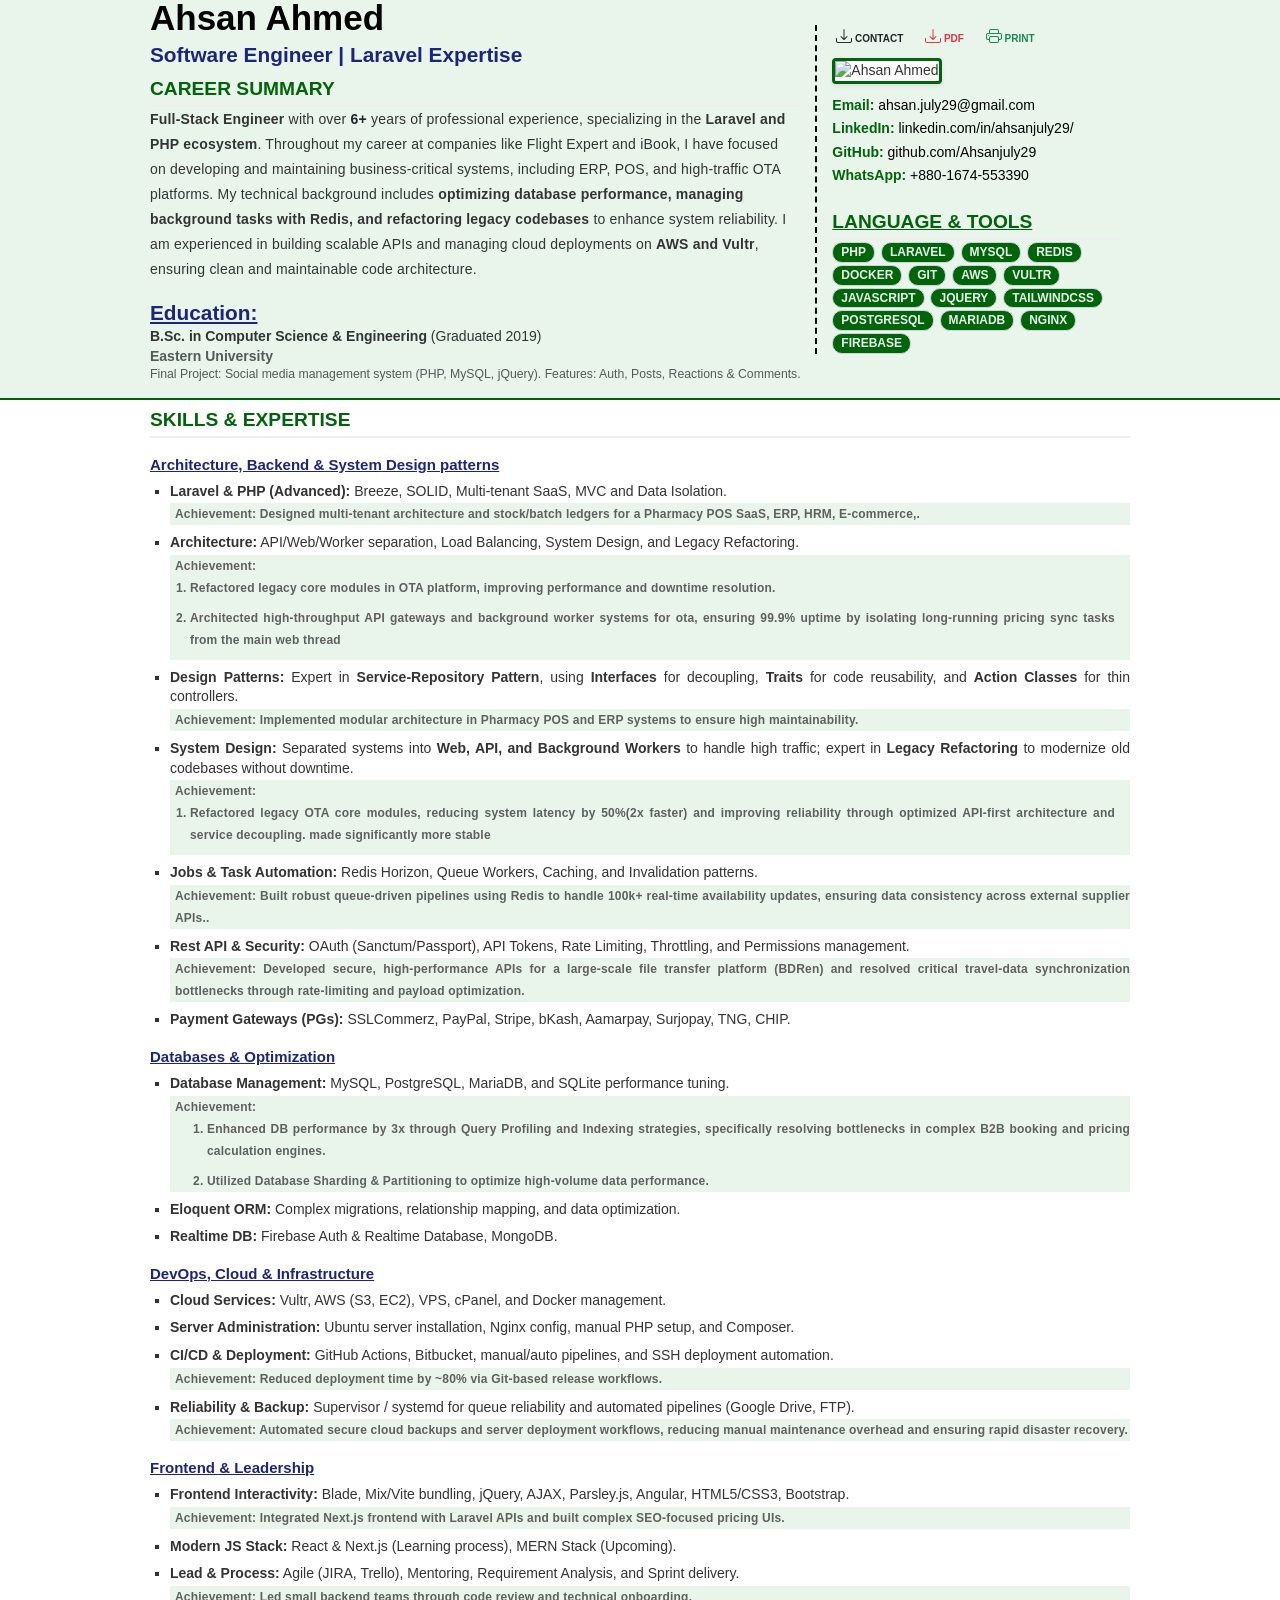
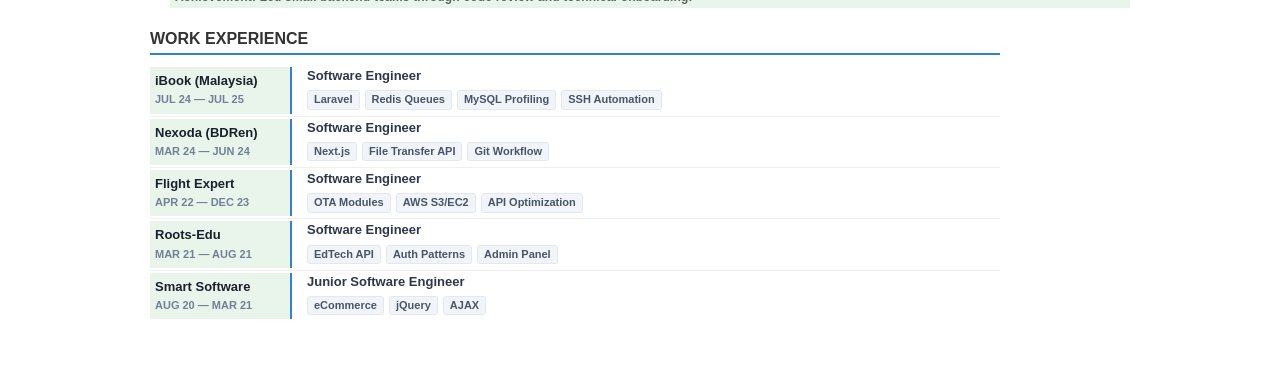
==== commit 97060181: "update" ====
--- a/cv/index.html
+++ b/cv/index.html
@@ -4,13245 +4,588 @@
 <head>
     <meta charset="UTF-8">
     <meta name="viewport" content="width=device-width, initial-scale=1.0">
-    <title>Ahsan-Ahmed-Resume-Software-Engineer</title>
-
+    <title>Ahsan Ahmed - Senior Software Engineer</title>
     <link href="https://cdn.jsdelivr.net/npm/bootstrap@5.1.3/dist/css/bootstrap.min.css" rel="stylesheet">
     <!-- Bootstrap Icons -->
     <link href="https://cdn.jsdelivr.net/npm/bootstrap-icons/font/bootstrap-icons.css" rel="stylesheet">
 
-    <link rel="preconnect" href="https://fonts.googleapis.com">
-    <link rel="preconnect" href="https://fonts.gstatic.com" crossorigin>
-    <link
-        href="https://fonts.googleapis.com/css2?family=Roboto:ital,wght@0,100..900;1,100..900&family=Source+Sans+3:ital,wght@0,200..900;1,200..900&display=swap"
-        rel="stylesheet">
-
     <style>
-        @charset "UTF-8";
-
         :root {
-            --bs-blue: #0d6efd;
-            --bs-indigo: #6610f2;
-            --bs-purple: #6f42c1;
-            --bs-pink: #d63384;
-            --bs-red: #dc3545;
-            --bs-orange: #fd7e14;
-            --bs-yellow: #8a6d3b;
-            --bs-green: #198754;
-            --bs-teal: #20c997;
-            --bs-cyan: #0dcaf0;
-            --bs-black: #000;
-            --bs-white: #fff;
-            --bs-gray: #6c757d;
-            --bs-gray-dark: #343a40;
-            --bs-gray-100: #f8f9fa;
-            --bs-gray-200: #e9ecef;
-            --bs-gray-300: #dee2e6;
-            --bs-gray-400: #ced4da;
-            --bs-gray-500: #adb5bd;
-            --bs-gray-600: #6c757d;
-            --bs-gray-700: #495057;
-            --bs-gray-800: #343a40;
-            --bs-gray-900: #212529;
-            --bs-primary: #0d6efd;
-            --bs-secondary: #6c757d;
-            --bs-success: #198754;
-            --bs-info: #0dcaf0;
-            --bs-warning: #8a6d3b;
-            --bs-danger: #dc3545;
-            --bs-light: #f8f9fa;
-            --bs-dark: #212529;
-            --bs-primary-rgb: 10, 77, 175;
-            --bs-secondary-rgb: 108, 117, 125;
-            --bs-success-rgb: 25, 135, 84;
-            --bs-info-rgb: 13, 202, 240;
-            --bs-warning-rgb: 223, 155, 39;
-            --bs-danger-rgb: 220, 53, 69;
-            --bs-light-rgb: 248, 249, 250;
-            --bs-dark-rgb: 33, 37, 41;
-            --bs-white-rgb: 255, 255, 255;
-            --bs-black-rgb: 0, 0, 0;
-            --bs-body-color-rgb: 33, 37, 41;
-            --bs-body-bg-rgb: 255, 255, 255;
-            --bs-font-sans-serif: system-ui, -apple-system, "Segoe UI", Roboto, "Helvetica Neue", "Noto Sans", "Liberation Sans", Arial, sans-serif, "Apple Color Emoji", "Segoe UI Emoji", "Segoe UI Symbol", "Noto Color Emoji";
-            --bs-font-monospace: SFMono-Regular, Menlo, Monaco, Consolas, "Liberation Mono", "Courier New", monospace;
-            --bs-gradient: linear-gradient(180deg, rgba(255, 255, 255, 0.15), rgba(255, 255, 255, 0));
-            --bs-body-font-family: var(--bs-font-sans-serif);
-            --bs-body-font-size: 1rem;
-            --bs-body-font-weight: 400;
-            --bs-body-line-height: 1.5;
-            --bs-body-color: #212529;
-            --bs-body-bg: #fff;
-            --bs-border-width: 1px;
-            --bs-border-style: solid;
-            --bs-border-color: #dee2e6;
-            --bs-border-color-translucent: rgba(0, 0, 0, 0.175);
-            --bs-border-radius: 0.375rem;
-            --bs-border-radius-sm: 0.25rem;
-            --bs-border-radius-lg: 0.5rem;
-            --bs-border-radius-xl: 1rem;
-            --bs-border-radius-2xl: 2rem;
-            --bs-border-radius-pill: 50rem;
-            --bs-link-color: #0d6efd;
-            --bs-link-hover-color: #0a58ca;
-            --bs-code-color: #d63384;
-            --bs-highlight-bg: #fff3cd
-        }
-
-        *,
-        ::after,
-        ::before {
-            box-sizing: border-box;
+            --sig-green: rgb(0, 100, 10);
+            --sig-lime: #e9f5ea !important;
+            --sig-mute: #5f5f5f !important;
+        }
+
+        body {
+            font-family: "Source Sans 3", sans-serif;
+            font-size: 14px;
+            color: #333;
+            line-height: 1.4;
+            margin: 0px;
+            padding: 0;
+        }
+
+        .header {
+            background-color: #e9f5ea !important;
+            width: 100%;
+            margin: 0;
+            padding: 0px 0px 10px 0px;
+            border-bottom: 2px solid var(--sig-green);
+        }
+
+        .header>.row,
+        .main-body {
+            max-width: 1000px;
+            margin: 0 auto !important;
+            padding: 0 10px;
+        }
+
+        .main-body {
+            background-color: #fff;
+            padding-bottom: 50px;
+        }
+
+        .col-sm-7,
+        .col-sm-5 {
+            padding: 0px;
+        }
+
+        /* UI Components */
+        .title_name {
+            font-size: 35px;
+            font-weight: 800;
+            color: #000;
+            margin-bottom: 0;
+            line-height: 1;
+        }
+
+        .sub-title {
+            color: #1d247d;
+            font-weight: 700;
+            font-size: 1.3rem;
+            margin-top: 5px;
+        }
+
+        .section-right {
+            border-left: 2px dashed #000;
+            padding-left: 15px;
+            margin-top: 25px;
+        }
+
+        .profile-img {
+            width: 145px;
+            height: 165px;
+            object-fit: cover;
+            border-radius: 4px;
+            border: 3px solid var(--sig-green);
+            background: #fff;
+        }
+
+        .caption p {
+            color: var(--sig-green);
+            font-weight: 800;
+            margin: 4px 0px;
+            word-break: break-all;
+        }
+
+        .caption span {
+            font-weight: 400;
+            color: #000;
+        }
+
+        h3 {
+            color: var(--sig-green);
+            font-weight: 800;
+            border-bottom: 2px solid #eee;
+            padding-bottom: 5px;
+            margin-top: 25px;
+            margin-bottom: 12px;
+            font-size: 1.2rem;
+            text-transform: uppercase;
+        }
+
+        h4 {
+            font-weight: 800;
+            color: #1d247d;
+            font-size: 15px;
+            margin-top: 18px;
+            margin-bottom: 8px;
+            text-decoration: underline;
+        }
+
+        .raw-data {
+            list-style: square;
+            padding-left: 20px;
+            margin-bottom: 10px;
+        }
+
+        .raw-data li {
+            margin-bottom: 8px;
+            text-align: justify;
+        }
+
+        .res-tag {
+            color: var(--sig-mute);
+            background: var(--sig-lime);
+            font-weight: 700;
+            font-size: 12px;
+            display: block;
+            margin-top: 2px;
+
+            line-height: 22px;
+            letter-spacing: 0.2px;
+            padding: 0 0 0 5px;
+        }
+
+        .tech-badge {
+            display: inline-block;
+            background: var(--sig-green);
+            color: var(--sig-lime);
+            padding: 1px 8px;
+            margin: 2px 2px 0 0;
+            border-radius: 10px;
+            font-size: 12px;
+            font-weight: 700;
+            border: 1px solid #ced4da;
+            text-transform: uppercase;
+        }
+
+        .btn-action {
+            font-size: 10px;
+            font-weight: 700;
+            padding: 2px 6px;
+            margin-bottom: 5px;
+            border-radius: 3px;
+            text-transform: uppercase;
+            border: none;
+        }
+
+        .btn-contact {
+            background-color: #000;
+            color: #fff;
+        }
+
+        .btn-pdf {
+            background-color: #dc3545;
+            color: #fff;
+        }
+
+        .btn-print {
+            background-color: #198754;
+            color: #fff;
+        }
+
+        .cv-work {
+            font-family: 'Inter', sans-serif;
+            font-size: 13px;
+            color: #333;
+            max-width: 850px;
+            margin-top: 20px;
+        }
+
+        .work-row {
+            display: grid;
+            grid-template-columns: 140px 1fr;
+            gap: 0px;
+            padding: 2px 0;
+            border-bottom: 1px solid #f0f0f0;
+        }
+
+        .work-meta {
+            background: #e9f5ea;
+            padding: 5px;
             text-align: left;
-            font-family: "Source Sans 3", "Roboto", sans-serif !important;
-            letter-spacing: 0.1px;
-        }
-
-        @media print {
-            @page {
-                size: A4;
-                margin: 10mm;
-                padding: 0;
-                -webkit-print-color-adjust: exact;
-                color-adjust: exact;
-            }
-
-            html,
-            body {
-                height: 99%;
-            }
-
-            .page-break {
-                page-break-before: always;
-            }
-        }
-
-        footer,
-        header {
-            position: fixed;
-            left: 0;
-            right: 0;
-            height: 50px;
-            /* background: rgba(255, 0, 0, 0.199); */
+        }
+
+        .comp-name {
+            font-weight: 800;
+            color: #1a202c;
             display: block;
-            width: 100%;
-        }
-
-        header {
-            top: 0;
-        }
-
-        footer {
-            bottom: 0;
-        }
-
-        */ html {
-            -ms-text-size-adjust: 100%;
-            -webkit-text-size-adjust: 100%
-        }
-
-        @media (prefers-reduced-motion:no-preference) {
-            :root {
-                scroll-behavior: smooth
-            }
-        }
-
-        body {
-            margin: 0;
-            font-family: var(--bs-body-font-family);
-            font-size: var(--bs-body-font-size);
-            font-weight: var(--bs-body-font-weight);
-            line-height: var(--bs-body-line-height);
-            color: var(--bs-body-color);
-            text-align: var(--bs-body-text-align);
-            background-color: var(--bs-body-bg);
-            -webkit-text-size-adjust: 100%;
-            -webkit-tap-highlight-color: transparent
-        }
-
-        .title_name {
-            color: rgb(2 64 8);
-        }
-
-        hr {
-            margin: 1rem 0;
-            color: inherit;
-            border: 0;
-            border-top: 1px solid;
-            opacity: .25
-        }
-
-        .h1,
-        .h2,
-        .h3,
-        .h4,
-        .h5,
-        .h6,
-        h1,
-        h2,
-        h3,
-        h4,
-        h5,
-        h6 {
-            margin-top: 0;
-            margin-bottom: .5rem;
-            font-weight: 500;
-            line-height: 1.2
-        }
-
-        .h1,
-        h1 {
-            font-size: calc(1.375rem + 1.5vw)
-        }
-
-        @media (min-width:1200px) {
-
-            .h1,
-            h1 {
-                font-size: 2.5rem
-            }
-        }
-
-        .h2,
-        h2 {
-            font-size: calc(1.325rem + .9vw)
-        }
-
-        @media (min-width:1200px) {
-
-            .h2,
-            h2 {
-                font-size: 2rem
-            }
-        }
-
-        .h3,
-        h3 {
-            font-size: calc(1.25rem);
+        }
+
+        .work-date {
+            color: #718096;
+            font-size: 11px;
             font-weight: 600;
-            color: rgb(2 64 8);
-        }
-
-        @media (min-width:1200px) {
-
-            .h3,
-            h3 {
-                font-size: 1.25rem
-            }
-        }
-
-        .h4,
-        h4 {
-            font-size: calc(1.275rem + .3vw)
-        }
-
-        @media (min-width:1200px) {
-
-            .h4,
-            h4 {
-                font-size: 1.5rem
-            }
-        }
-
-        .h5,
-        h5 {
-            font-size: 1.25rem
-        }
-
-        .h6,
-        h6 {
-            font-size: 1rem
-        }
-
-        p {
-            margin-top: 0;
-            margin-bottom: 0.3rem;
-        }
-
-        abbr[title] {
-            -webkit-text-decoration: underline dotted;
-            text-decoration: underline dotted;
-            cursor: help;
-            -webkit-text-decoration-skip-ink: none;
-            text-decoration-skip-ink: none
-        }
-
-        address {
-            margin-bottom: 1rem;
-            font-style: normal;
-            line-height: inherit
-        }
-
-        ul {
-            list-style: circle;
-        }
-
-        ol,
-        ul {
-            padding-left: 1rem
-        }
-
-        dl,
-        ol,
-        ul {
-            margin-top: 0;
-            margin-bottom: 1rem
-        }
-
-        ol ol,
-        ol ul,
-        ul ol,
-        ul ul {
-            margin-bottom: 0
-        }
-
-        dt {
-            font-weight: 700
-        }
-
-        dd {
-            margin-bottom: .5rem;
-            margin-left: 0
-        }
-
-        blockquote {
-            margin: 0 0 1rem
-        }
-
-        b,
-        strong {
-            font-weight: bolder
-        }
-
-        .small,
-        small {
-            font-size: .875em
-        }
-
-        .mark,
-        mark {
-            padding: .1875em;
-            background-color: var(--bs-highlight-bg)
-        }
-
-        sub,
-        sup {
-            position: relative;
-            font-size: .75em;
-            line-height: 0;
-            vertical-align: baseline
-        }
-
-        sub {
-            bottom: -.25em
-        }
-
-        sup {
-            top: -.5em
-        }
-
-        a {
-            display: inline-block;
-            color: var(--bs-link-color);
-            text-decoration: underline
-        }
-
-        a:hover {
-            color: var(--bs-link-hover-color)
-        }
-
-        a:not([href]):not([class]),
-        a:not([href]):not([class]):hover {
-            color: inherit;
-            text-decoration: none
-        }
-
-        code,
-        kbd,
-        pre,
-        samp {
-            font-family: var(--bs-font-monospace);
-            font-size: 1em
-        }
-
-        pre {
-            display: block;
-            margin-top: 0;
-            margin-bottom: 1rem;
-            overflow: auto;
-            font-size: .875em
-        }
-
-        pre code {
-            font-size: inherit;
-            color: inherit;
-            word-break: normal
-        }
-
-        code {
-            font-size: .875em;
-            color: var(--bs-code-color);
-            word-wrap: break-word
-        }
-
-        a>code {
-            color: inherit
-        }
-
-        kbd {
-            padding: .1875rem .375rem;
-            font-size: .875em;
-            color: var(--bs-body-bg);
-            background-color: var(--bs-body-color);
-            border-radius: .25rem
-        }
-
-        kbd kbd {
-            padding: 0;
-            font-size: 1em
-        }
-
-        figure {
-            margin: 0 0 1rem
-        }
-
-        img,
-        svg {
-            vertical-align: middle
-        }
-
-        table {
-            caption-side: bottom;
-            border-collapse: collapse
-        }
-
-        .caption {
-            border-left: 1px dashed black;
-            padding-top: .5rem;
-            padding-bottom: .5rem;
-            padding-left: .5rem;
-            color: #6c757d;
-            text-align: left
-        }
-
-        th {
-            text-align: inherit;
-            text-align: -webkit-match-parent
-        }
-
-        tbody,
-        td,
-        tfoot,
-        th,
-        thead,
-        tr {
-            border-color: inherit;
-            border-style: solid;
-            border-width: 0
-        }
-
-        label {
-            display: inline-block
-        }
-
-        button {
-            border-radius: 0
-        }
-
-        button:focus:not(:focus-visible) {
-            outline: 0
-        }
-
-        button,
-        input,
-        optgroup,
-        select,
-        textarea {
-            margin: 0;
-            font-size: inherit;
-            line-height: inherit
-        }
-
-        button,
-        select {
-            text-transform: none
-        }
-
-        [role=button] {
-            cursor: pointer
-        }
-
-        select {
-            word-wrap: normal
-        }
-
-        select:disabled {
-            opacity: 1
-        }
-
-        [list]:not([type=date]):not([type=datetime-local]):not([type=month]):not([type=week]):not([type=time])::-webkit-calendar-picker-indicator {
-            display: none !important
-        }
-
-        [type=button],
-        [type=reset],
-        [type=submit],
-        button {
-            -webkit-appearance: button
-        }
-
-        [type=button]:not(:disabled),
-        [type=reset]:not(:disabled),
-        [type=submit]:not(:disabled),
-        button:not(:disabled) {
-            cursor: pointer
-        }
-
-        ::-moz-focus-inner {
-            padding: 0;
-            border-style: none
-        }
-
-        textarea {
-            resize: vertical
-        }
-
-        fieldset {
-            min-width: 0;
-            padding: 0;
-            margin: 0;
-            border: 0
-        }
-
-        legend {
-            float: left;
-            width: 100%;
-            padding: 0;
-            margin-bottom: .5rem;
-            font-size: calc(1.275rem + .3vw);
-            line-height: inherit
-        }
-
-        @media (min-width:1200px) {
-            legend {
-                font-size: 1.5rem
-            }
-        }
-
-        legend+* {
-            clear: left
-        }
-
-        ::-webkit-datetime-edit-day-field,
-        ::-webkit-datetime-edit-fields-wrapper,
-        ::-webkit-datetime-edit-hour-field,
-        ::-webkit-datetime-edit-minute,
-        ::-webkit-datetime-edit-month-field,
-        ::-webkit-datetime-edit-text,
-        ::-webkit-datetime-edit-year-field {
-            padding: 0
-        }
-
-        ::-webkit-inner-spin-button {
-            height: auto
-        }
-
-        [type=search] {
-            outline-offset: -2px;
-            -webkit-appearance: textfield
-        }
-
-        ::-webkit-search-decoration {
-            -webkit-appearance: none
-        }
-
-        ::-webkit-color-swatch-wrapper {
-            padding: 0
-        }
-
-        ::-webkit-file-upload-button {
-            font: inherit;
-            -webkit-appearance: button
-        }
-
-        ::file-selector-button {
-            font: inherit;
-            -webkit-appearance: button
-        }
-
-        output {
-            display: inline-block
-        }
-
-        iframe {
-            border: 0
-        }
-
-        summary {
-            display: list-item;
-            cursor: pointer
-        }
-
-        progress {
-            vertical-align: baseline
-        }
-
-        [hidden] {
-            display: none !important
-        }
-
-        .lead {
-            font-size: 1.25rem;
-            font-weight: 300
-        }
-
-        .display-1 {
-            font-size: calc(1.625rem + 4.5vw);
-            font-weight: 300;
-            line-height: 1.2
-        }
-
-        @media (min-width:1200px) {
-            .display-1 {
-                font-size: 5rem
-            }
-        }
-
-        .display-2 {
-            font-size: calc(1.575rem + 3.9vw);
-            font-weight: 300;
-            line-height: 1.2
-        }
-
-        @media (min-width:1200px) {
-            .display-2 {
-                font-size: 4.5rem
-            }
-        }
-
-        .display-3 {
-            font-size: calc(1.525rem + 3.3vw);
-            font-weight: 300;
-            line-height: 1.2
-        }
-
-        @media (min-width:1200px) {
-            .display-3 {
-                font-size: 4rem
-            }
-        }
-
-        .display-4 {
-            font-size: calc(1.475rem + 2.7vw);
-            font-weight: 300;
-            line-height: 1.2
-        }
-
-        @media (min-width:1200px) {
-            .display-4 {
-                font-size: 3.5rem
-            }
-        }
-
-        .display-5 {
-            font-size: calc(1.425rem + 2.1vw);
-            font-weight: 300;
-            line-height: 1.2
-        }
-
-        @media (min-width:1200px) {
-            .display-5 {
-                font-size: 3rem
-            }
-        }
-
-        .display-6 {
-            font-size: calc(1.375rem + 1.5vw);
-            font-weight: 300;
-            line-height: 1.2
-        }
-
-        @media (min-width:1200px) {
-            .display-6 {
-                font-size: 2.5rem
-            }
-        }
-
-        .list-unstyled {
-            padding-left: 0;
-            list-style: none
-        }
-
-        .list-inline {
-            padding-left: 0;
-            list-style: none
-        }
-
-        .list-inline-item {
-            display: inline-block
-        }
-
-        .list-inline-item:not(:last-child) {
-            margin-right: .5rem
-        }
-
-        .initialism {
-            font-size: .875em;
-            text-transform: uppercase
-        }
-
-        .blockquote {
-            margin-bottom: 1rem;
-            font-size: 1.25rem
-        }
-
-        .blockquote>:last-child {
-            margin-bottom: 0
-        }
-
-        .blockquote-footer {
-            margin-top: -1rem;
-            margin-bottom: 1rem;
-            font-size: .875em;
-            color: #6c757d
-        }
-
-        .blockquote-footer::before {
-            content: "— "
-        }
-
-        .img-fluid {
-            max-width: 100%;
-            height: auto
-        }
-
-        .img-thumbnail {
-            padding: .25rem;
-            background-color: #fff;
-            border: 1px solid var(--bs-border-color);
-            border-radius: .375rem;
-            max-width: 100%;
-            height: auto
-        }
-
-        .figure {
-            display: inline-block
-        }
-
-        .figure-img {
-            margin-bottom: .5rem;
-            line-height: 1
-        }
-
-        .figure-caption {
-            font-size: .875em;
-            color: #6c757d
-        }
-
-        .container,
-        .container-fluid,
-        .container-lg,
-        .container-md,
-        .container-sm,
-        .container-xl,
-        .container-xxl {
-            --bs-gutter-x: 1.5rem;
-            --bs-gutter-y: 0;
-            width: 100%;
-            padding-right: calc(var(--bs-gutter-x) * .5);
-            padding-left: calc(var(--bs-gutter-x) * .5);
-            margin-right: auto;
-            margin-left: auto
-        }
-
-        @media (min-width:576px) {
-
-            .container,
-            .container-sm {
-                max-width: 540px
-            }
-        }
-
-        @media (min-width:768px) {
-
-            .container,
-            .container-md,
-            .container-sm {
-                max-width: 720px
-            }
-        }
-
-        @media (min-width:992px) {
-
-            .container,
-            .container-lg,
-            .container-md,
-            .container-sm {
-                max-width: 960px
-            }
-        }
-
-        @media (min-width:1200px) {
-
-            .container,
-            .container-lg,
-            .container-md,
-            .container-sm,
-            .container-xl {
-                max-width: 1140px
-            }
-        }
-
-        @media (min-width:1400px) {
-
-            .container,
-            .container-lg,
-            .container-md,
-            .container-sm,
-            .container-xl,
-            .container-xxl {
-                max-width: 1320px
-            }
-        }
-
-        .row {
-            --bs-gutter-x: 1.5rem;
-            --bs-gutter-y: 0;
+            text-transform: uppercase;
+        }
+
+        .job-info {
+            border-left: 2px solid #3182ce;
+            padding-left: 15px;
+        }
+
+        .job-title {
+            font-weight: 700;
+            color: #2d3748;
+            margin-bottom: 4px;
+        }
+
+        .tech-list {
             display: flex;
             flex-wrap: wrap;
-            margin-top: calc(-1 * var(--bs-gutter-y));
-            margin-right: calc(-.5 * var(--bs-gutter-x));
-            margin-left: calc(-.5 * var(--bs-gutter-x))
-        }
-
-        .row>* {
-            flex-shrink: 0;
-            width: 100%;
-            max-width: 100%;
-            padding-right: calc(var(--bs-gutter-x) * .5);
-            padding-left: calc(var(--bs-gutter-x) * .5);
-            margin-top: var(--bs-gutter-y)
-        }
-
-        .col {
-            flex: 1 0 0%
-        }
-
-        .row-cols-auto>* {
-            flex: 0 0 auto;
-            width: auto
-        }
-
-        .row-cols-1>* {
-            flex: 0 0 auto;
-            width: 100%
-        }
-
-        .row-cols-2>* {
-            flex: 0 0 auto;
-            width: 50%
-        }
-
-        .row-cols-3>* {
-            flex: 0 0 auto;
-            width: 33.3333333333%
-        }
-
-        .row-cols-4>* {
-            flex: 0 0 auto;
-            width: 25%
-        }
-
-        .row-cols-5>* {
-            flex: 0 0 auto;
-            width: 20%
-        }
-
-        .row-cols-6>* {
-            flex: 0 0 auto;
-            width: 16.6666666667%
-        }
-
-        .col-auto {
-            flex: 0 0 auto;
-            width: auto
-        }
-
-        .col-1 {
-            flex: 0 0 auto;
-            width: 8.33333333%
-        }
-
-        .col-2 {
-            flex: 0 0 auto;
-            width: 16.66666667%
-        }
-
-        .col-3 {
-            flex: 0 0 auto;
-            width: 25%
-        }
-
-        .col-4 {
-            flex: 0 0 auto;
-            width: 33.33333333%
-        }
-
-        .col-5 {
-            flex: 0 0 auto;
-            width: 41.66666667%
-        }
-
-        .col-6 {
-            flex: 0 0 auto;
-            width: 50%
-        }
-
-        .col-7 {
-            flex: 0 0 auto;
-            width: 58.33333333%
-        }
-
-        .col-8 {
-            flex: 0 0 auto;
-            width: 66.66666667%
-        }
-
-        .col-9 {
-            flex: 0 0 auto;
-            width: 75%
-        }
-
-        .col-10 {
-            flex: 0 0 auto;
-            width: 83.33333333%
-        }
-
-        .col-11 {
-            flex: 0 0 auto;
-            width: 91.66666667%
-        }
-
-        .col-12 {
-            flex: 0 0 auto;
-            width: 100%
-        }
-
-        .offset-1 {
-            margin-left: 8.33333333%
-        }
-
-        .offset-2 {
-            margin-left: 16.66666667%
-        }
-
-        .offset-3 {
-            margin-left: 25%
-        }
-
-        .offset-4 {
-            margin-left: 33.33333333%
-        }
-
-        .offset-5 {
-            margin-left: 41.66666667%
-        }
-
-        .offset-6 {
-            margin-left: 50%
-        }
-
-        .offset-7 {
-            margin-left: 58.33333333%
-        }
-
-        .offset-8 {
-            margin-left: 66.66666667%
-        }
-
-        .offset-9 {
-            margin-left: 75%
-        }
-
-        .offset-10 {
-            margin-left: 83.33333333%
-        }
-
-        .offset-11 {
-            margin-left: 91.66666667%
-        }
-
-        .g-0,
-        .gx-0 {
-            --bs-gutter-x: 0
-        }
-
-        .g-0,
-        .gy-0 {
-            --bs-gutter-y: 0
-        }
-
-        .g-1,
-        .gx-1 {
-            --bs-gutter-x: 0.25rem
-        }
-
-        .g-1,
-        .gy-1 {
-            --bs-gutter-y: 0.25rem
-        }
-
-        .g-2,
-        .gx-2 {
-            --bs-gutter-x: 0.5rem
-        }
-
-        .g-2,
-        .gy-2 {
-            --bs-gutter-y: 0.5rem
-        }
-
-        .g-3,
-        .gx-3 {
-            --bs-gutter-x: 1rem
-        }
-
-        .g-3,
-        .gy-3 {
-            --bs-gutter-y: 1rem
-        }
-
-        .g-4,
-        .gx-4 {
-            --bs-gutter-x: 1.5rem
-        }
-
-        .g-4,
-        .gy-4 {
-            --bs-gutter-y: 1.5rem
-        }
-
-        .g-5,
-        .gx-5 {
-            --bs-gutter-x: 3rem
-        }
-
-        .g-5,
-        .gy-5 {
-            --bs-gutter-y: 3rem
-        }
-
-        @media (min-width:576px) {
-            .col-sm {
-                flex: 1 0 0%
+            gap: 5px;
+            margin-top: 5px;
+        }
+
+        .t-tag {
+            background: #f1f5f9;
+            color: #475569;
+            padding: 1px 6px;
+            border-radius: 3px;
+            font-size: 11px;
+            font-weight: 600;
+            border: 1px solid #e2e8f0;
+        }
+
+        .section-title {
+            font-size: 16px;
+            font-weight: 800;
+            border-bottom: 2px solid #3182ce;
+            margin-bottom: 10px;
+            padding-bottom: 3px;
+        }
+
+        .summary-text {
+            line-height: 25px;
+            letter-spacing: 0.2px;
+        }
+
+        .achievement-list {
+            padding: 0px 15px 1px 15px;
+        }
+
+        /* PDF and Print Perfection */
+        @media print {
+            * {
+                -webkit-print-color-adjust: exact !important;
+                print-color-adjust: exact !important;
             }
 
-            .row-cols-sm-auto>* {
-                flex: 0 0 auto;
-                width: auto
+            @page {
+                margin-bottom: 5px;
+                margin-right: 10px;
+                margin-left: 10px;
+                margin-top: 20px;
+                /* background-color: var(--sig-lime) !important; */
             }
 
-            .row-cols-sm-1>* {
-                flex: 0 0 auto;
-                width: 100%
+            .d-print-none {
+                display: none !important;
             }
-
-            .row-cols-sm-2>* {
-                flex: 0 0 auto;
-                width: 50%
-            }
-
-            .row-cols-sm-3>* {
-                flex: 0 0 auto;
-                width: 33.3333333333%
-            }
-
-            .row-cols-sm-4>* {
-                flex: 0 0 auto;
-                width: 25%
-            }
-
-            .row-cols-sm-5>* {
-                flex: 0 0 auto;
-                width: 20%
-            }
-
-            .row-cols-sm-6>* {
-                flex: 0 0 auto;
-                width: 16.6666666667%
-            }
-
-            .col-sm-auto {
-                flex: 0 0 auto;
-                width: auto
-            }
-
-            .col-sm-1 {
-                flex: 0 0 auto;
-                width: 8.33333333%
-            }
-
-            .col-sm-2 {
-                flex: 0 0 auto;
-                width: 16.66666667%
-            }
-
-            .col-sm-3 {
-                flex: 0 0 auto;
-                width: 25%
-            }
-
-            .col-sm-4 {
-                flex: 0 0 auto;
-                width: 33.33333333%
-            }
-
-            .col-sm-5 {
-                flex: 0 0 auto;
-                width: 41.66666667%
-            }
-
-            .col-sm-6 {
-                flex: 0 0 auto;
-                width: 50%
-            }
-
-            .col-sm-7 {
-                flex: 0 0 auto;
-                width: 58.33333333%
-            }
-
-            .col-sm-8 {
-                flex: 0 0 auto;
-                width: 66.66666667%
-            }
-
-            .col-sm-9 {
-                flex: 0 0 auto;
-                width: 75%
-            }
-
-            .col-sm-10 {
-                flex: 0 0 auto;
-                width: 83.33333333%
-            }
-
-            .col-sm-11 {
-                flex: 0 0 auto;
-                width: 91.66666667%
-            }
-
-            .col-sm-12 {
-                flex: 0 0 auto;
-                width: 100%
-            }
-
-            .offset-sm-0 {
-                margin-left: 0
-            }
-
-            .offset-sm-1 {
-                margin-left: 8.33333333%
-            }
-
-            .offset-sm-2 {
-                margin-left: 16.66666667%
-            }
-
-            .offset-sm-3 {
-                margin-left: 25%
-            }
-
-            .offset-sm-4 {
-                margin-left: 33.33333333%
-            }
-
-            .offset-sm-5 {
-                margin-left: 41.66666667%
-            }
-
-            .offset-sm-6 {
-                margin-left: 50%
-            }
-
-            .offset-sm-7 {
-                margin-left: 58.33333333%
-            }
-
-            .offset-sm-8 {
-                margin-left: 66.66666667%
-            }
-
-            .offset-sm-9 {
-                margin-left: 75%
-            }
-
-            .offset-sm-10 {
-                margin-left: 83.33333333%
-            }
-
-            .offset-sm-11 {
-                margin-left: 91.66666667%
-            }
-
-            .g-sm-0,
-            .gx-sm-0 {
-                --bs-gutter-x: 0
-            }
-
-            .g-sm-0,
-            .gy-sm-0 {
-                --bs-gutter-y: 0
-            }
-
-            .g-sm-1,
-            .gx-sm-1 {
-                --bs-gutter-x: 0.25rem
-            }
-
-            .g-sm-1,
-            .gy-sm-1 {
-                --bs-gutter-y: 0.25rem
-            }
-
-            .g-sm-2,
-            .gx-sm-2 {
-                --bs-gutter-x: 0.5rem
-            }
-
-            .g-sm-2,
-            .gy-sm-2 {
-                --bs-gutter-y: 0.5rem
-            }
-
-            .g-sm-3,
-            .gx-sm-3 {
-                --bs-gutter-x: 1rem
-            }
-
-            .g-sm-3,
-            .gy-sm-3 {
-                --bs-gutter-y: 1rem
-            }
-
-            .g-sm-4,
-            .gx-sm-4 {
-                --bs-gutter-x: 1.5rem
-            }
-
-            .g-sm-4,
-            .gy-sm-4 {
-                --bs-gutter-y: 1.5rem
-            }
-
-            .g-sm-5,
-            .gx-sm-5 {
-                --bs-gutter-x: 3rem
-            }
-
-            .g-sm-5,
-            .gy-sm-5 {
-                --bs-gutter-y: 3rem
-            }
-        }
-
-        @media (min-width:768px) {
-            .col-md {
-                flex: 1 0 0%
-            }
-
-            .row-cols-md-auto>* {
-                flex: 0 0 auto;
-                width: auto
-            }
-
-            .row-cols-md-1>* {
-                flex: 0 0 auto;
-                width: 100%
-            }
-
-            .row-cols-md-2>* {
-                flex: 0 0 auto;
-                width: 50%
-            }
-
-            .row-cols-md-3>* {
-                flex: 0 0 auto;
-                width: 33.3333333333%
-            }
-
-            .row-cols-md-4>* {
-                flex: 0 0 auto;
-                width: 25%
-            }
-
-            .row-cols-md-5>* {
-                flex: 0 0 auto;
-                width: 20%
-            }
-
-            .row-cols-md-6>* {
-                flex: 0 0 auto;
-                width: 16.6666666667%
-            }
-
-            .col-md-auto {
-                flex: 0 0 auto;
-                width: auto
-            }
-
-            .col-md-1 {
-                flex: 0 0 auto;
-                width: 8.33333333%
-            }
-
-            .col-md-2 {
-                flex: 0 0 auto;
-                width: 16.66666667%
-            }
-
-            .col-md-3 {
-                flex: 0 0 auto;
-                width: 25%
-            }
-
-            .col-md-4 {
-                flex: 0 0 auto;
-                width: 33.33333333%
-            }
-
-            .col-md-5 {
-                flex: 0 0 auto;
-                width: 41.66666667%
-            }
-
-            .col-md-6 {
-                flex: 0 0 auto;
-                width: 50%
-            }
-
-            .col-md-7 {
-                flex: 0 0 auto;
-                width: 58.33333333%
-            }
-
-            .col-md-8 {
-                flex: 0 0 auto;
-                width: 66.66666667%
-            }
-
-            .col-md-9 {
-                flex: 0 0 auto;
-                width: 75%
-            }
-
-            .col-md-10 {
-                flex: 0 0 auto;
-                width: 83.33333333%
-            }
-
-            .col-md-11 {
-                flex: 0 0 auto;
-                width: 91.66666667%
-            }
-
-            .col-md-12 {
-                flex: 0 0 auto;
-                width: 100%
-            }
-
-            .offset-md-0 {
-                margin-left: 0
-            }
-
-            .offset-md-1 {
-                margin-left: 8.33333333%
-            }
-
-            .offset-md-2 {
-                margin-left: 16.66666667%
-            }
-
-            .offset-md-3 {
-                margin-left: 25%
-            }
-
-            .offset-md-4 {
-                margin-left: 33.33333333%
-            }
-
-            .offset-md-5 {
-                margin-left: 41.66666667%
-            }
-
-            .offset-md-6 {
-                margin-left: 50%
-            }
-
-            .offset-md-7 {
-                margin-left: 58.33333333%
-            }
-
-            .offset-md-8 {
-                margin-left: 66.66666667%
-            }
-
-            .offset-md-9 {
-                margin-left: 75%
-            }
-
-            .offset-md-10 {
-                margin-left: 83.33333333%
-            }
-
-            .offset-md-11 {
-                margin-left: 91.66666667%
-            }
-
-            .g-md-0,
-            .gx-md-0 {
-                --bs-gutter-x: 0
-            }
-
-            .g-md-0,
-            .gy-md-0 {
-                --bs-gutter-y: 0
-            }
-
-            .g-md-1,
-            .gx-md-1 {
-                --bs-gutter-x: 0.25rem
-            }
-
-            .g-md-1,
-            .gy-md-1 {
-                --bs-gutter-y: 0.25rem
-            }
-
-            .g-md-2,
-            .gx-md-2 {
-                --bs-gutter-x: 0.5rem
-            }
-
-            .g-md-2,
-            .gy-md-2 {
-                --bs-gutter-y: 0.5rem
-            }
-
-            .g-md-3,
-            .gx-md-3 {
-                --bs-gutter-x: 1rem
-            }
-
-            .g-md-3,
-            .gy-md-3 {
-                --bs-gutter-y: 1rem
-            }
-
-            .g-md-4,
-            .gx-md-4 {
-                --bs-gutter-x: 1.5rem
-            }
-
-            .g-md-4,
-            .gy-md-4 {
-                --bs-gutter-y: 1.5rem
-            }
-
-            .g-md-5,
-            .gx-md-5 {
-                --bs-gutter-x: 3rem
-            }
-
-            .g-md-5,
-            .gy-md-5 {
-                --bs-gutter-y: 3rem
-            }
-        }
-
-        @media (min-width:992px) {
-            .col-lg {
-                flex: 1 0 0%
-            }
-
-            .row-cols-lg-auto>* {
-                flex: 0 0 auto;
-                width: auto
-            }
-
-            .row-cols-lg-1>* {
-                flex: 0 0 auto;
-                width: 100%
-            }
-
-            .row-cols-lg-2>* {
-                flex: 0 0 auto;
-                width: 50%
-            }
-
-            .row-cols-lg-3>* {
-                flex: 0 0 auto;
-                width: 33.3333333333%
-            }
-
-            .row-cols-lg-4>* {
-                flex: 0 0 auto;
-                width: 25%
-            }
-
-            .row-cols-lg-5>* {
-                flex: 0 0 auto;
-                width: 20%
-            }
-
-            .row-cols-lg-6>* {
-                flex: 0 0 auto;
-                width: 16.6666666667%
-            }
-
-            .col-lg-auto {
-                flex: 0 0 auto;
-                width: auto
-            }
-
-            .col-lg-1 {
-                flex: 0 0 auto;
-                width: 8.33333333%
-            }
-
-            .col-lg-2 {
-                flex: 0 0 auto;
-                width: 16.66666667%
-            }
-
-            .col-lg-3 {
-                flex: 0 0 auto;
-                width: 25%
-            }
-
-            .col-lg-4 {
-                flex: 0 0 auto;
-                width: 33.33333333%
-            }
-
-            .col-lg-5 {
-                flex: 0 0 auto;
-                width: 41.66666667%
-            }
-
-            .col-lg-6 {
-                flex: 0 0 auto;
-                width: 50%
-            }
-
-            .col-lg-7 {
-                flex: 0 0 auto;
-                width: 58.33333333%
-            }
-
-            .col-lg-8 {
-                flex: 0 0 auto;
-                width: 66.66666667%
-            }
-
-            .col-lg-9 {
-                flex: 0 0 auto;
-                width: 75%
-            }
-
-            .col-lg-10 {
-                flex: 0 0 auto;
-                width: 83.33333333%
-            }
-
-            .col-lg-11 {
-                flex: 0 0 auto;
-                width: 91.66666667%
-            }
-
-            .col-lg-12 {
-                flex: 0 0 auto;
-                width: 100%
-            }
-
-            .offset-lg-0 {
-                margin-left: 0
-            }
-
-            .offset-lg-1 {
-                margin-left: 8.33333333%
-            }
-
-            .offset-lg-2 {
-                margin-left: 16.66666667%
-            }
-
-            .offset-lg-3 {
-                margin-left: 25%
-            }
-
-            .offset-lg-4 {
-                margin-left: 33.33333333%
-            }
-
-            .offset-lg-5 {
-                margin-left: 41.66666667%
-            }
-
-            .offset-lg-6 {
-                margin-left: 50%
-            }
-
-            .offset-lg-7 {
-                margin-left: 58.33333333%
-            }
-
-            .offset-lg-8 {
-                margin-left: 66.66666667%
-            }
-
-            .offset-lg-9 {
-                margin-left: 75%
-            }
-
-            .offset-lg-10 {
-                margin-left: 83.33333333%
-            }
-
-            .offset-lg-11 {
-                margin-left: 91.66666667%
-            }
-
-            .g-lg-0,
-            .gx-lg-0 {
-                --bs-gutter-x: 0
-            }
-
-            .g-lg-0,
-            .gy-lg-0 {
-                --bs-gutter-y: 0
-            }
-
-            .g-lg-1,
-            .gx-lg-1 {
-                --bs-gutter-x: 0.25rem
-            }
-
-            .g-lg-1,
-            .gy-lg-1 {
-                --bs-gutter-y: 0.25rem
-            }
-
-            .g-lg-2,
-            .gx-lg-2 {
-                --bs-gutter-x: 0.5rem
-            }
-
-            .g-lg-2,
-            .gy-lg-2 {
-                --bs-gutter-y: 0.5rem
-            }
-
-            .g-lg-3,
-            .gx-lg-3 {
-                --bs-gutter-x: 1rem
-            }
-
-            .g-lg-3,
-            .gy-lg-3 {
-                --bs-gutter-y: 1rem
-            }
-
-            .g-lg-4,
-            .gx-lg-4 {
-                --bs-gutter-x: 1.5rem
-            }
-
-            .g-lg-4,
-            .gy-lg-4 {
-                --bs-gutter-y: 1.5rem
-            }
-
-            .g-lg-5,
-            .gx-lg-5 {
-                --bs-gutter-x: 3rem
-            }
-
-            .g-lg-5,
-            .gy-lg-5 {
-                --bs-gutter-y: 3rem
-            }
-        }
-
-        @media (min-width:1200px) {
-            .col-xl {
-                flex: 1 0 0%
-            }
-
-            .row-cols-xl-auto>* {
-                flex: 0 0 auto;
-                width: auto
-            }
-
-            .row-cols-xl-1>* {
-                flex: 0 0 auto;
-                width: 100%
-            }
-
-            .row-cols-xl-2>* {
-                flex: 0 0 auto;
-                width: 50%
-            }
-
-            .row-cols-xl-3>* {
-                flex: 0 0 auto;
-                width: 33.3333333333%
-            }
-
-            .row-cols-xl-4>* {
-                flex: 0 0 auto;
-                width: 25%
-            }
-
-            .row-cols-xl-5>* {
-                flex: 0 0 auto;
-                width: 20%
-            }
-
-            .row-cols-xl-6>* {
-                flex: 0 0 auto;
-                width: 16.6666666667%
-            }
-
-            .col-xl-auto {
-                flex: 0 0 auto;
-                width: auto
-            }
-
-            .col-xl-1 {
-                flex: 0 0 auto;
-                width: 8.33333333%
-            }
-
-            .col-xl-2 {
-                flex: 0 0 auto;
-                width: 16.66666667%
-            }
-
-            .col-xl-3 {
-                flex: 0 0 auto;
-                width: 25%
-            }
-
-            .col-xl-4 {
-                flex: 0 0 auto;
-                width: 33.33333333%
-            }
-
-            .col-xl-5 {
-                flex: 0 0 auto;
-                width: 41.66666667%
-            }
-
-            .col-xl-6 {
-                flex: 0 0 auto;
-                width: 50%
-            }
-
-            .col-xl-7 {
-                flex: 0 0 auto;
-                width: 58.33333333%
-            }
-
-            .col-xl-8 {
-                flex: 0 0 auto;
-                width: 66.66666667%
-            }
-
-            .col-xl-9 {
-                flex: 0 0 auto;
-                width: 75%
-            }
-
-            .col-xl-10 {
-                flex: 0 0 auto;
-                width: 83.33333333%
-            }
-
-            .col-xl-11 {
-                flex: 0 0 auto;
-                width: 91.66666667%
-            }
-
-            .col-xl-12 {
-                flex: 0 0 auto;
-                width: 100%
-            }
-
-            .offset-xl-0 {
-                margin-left: 0
-            }
-
-            .offset-xl-1 {
-                margin-left: 8.33333333%
-            }
-
-            .offset-xl-2 {
-                margin-left: 16.66666667%
-            }
-
-            .offset-xl-3 {
-                margin-left: 25%
-            }
-
-            .offset-xl-4 {
-                margin-left: 33.33333333%
-            }
-
-            .offset-xl-5 {
-                margin-left: 41.66666667%
-            }
-
-            .offset-xl-6 {
-                margin-left: 50%
-            }
-
-            .offset-xl-7 {
-                margin-left: 58.33333333%
-            }
-
-            .offset-xl-8 {
-                margin-left: 66.66666667%
-            }
-
-            .offset-xl-9 {
-                margin-left: 75%
-            }
-
-            .offset-xl-10 {
-                margin-left: 83.33333333%
-            }
-
-            .offset-xl-11 {
-                margin-left: 91.66666667%
-            }
-
-            .g-xl-0,
-            .gx-xl-0 {
-                --bs-gutter-x: 0
-            }
-
-            .g-xl-0,
-            .gy-xl-0 {
-                --bs-gutter-y: 0
-            }
-
-            .g-xl-1,
-            .gx-xl-1 {
-                --bs-gutter-x: 0.25rem
-            }
-
-            .g-xl-1,
-            .gy-xl-1 {
-                --bs-gutter-y: 0.25rem
-            }
-
-            .g-xl-2,
-            .gx-xl-2 {
-                --bs-gutter-x: 0.5rem
-            }
-
-            .g-xl-2,
-            .gy-xl-2 {
-                --bs-gutter-y: 0.5rem
-            }
-
-            .g-xl-3,
-            .gx-xl-3 {
-                --bs-gutter-x: 1rem
-            }
-
-            .g-xl-3,
-            .gy-xl-3 {
-                --bs-gutter-y: 1rem
-            }
-
-            .g-xl-4,
-            .gx-xl-4 {
-                --bs-gutter-x: 1.5rem
-            }
-
-            .g-xl-4,
-            .gy-xl-4 {
-                --bs-gutter-y: 1.5rem
-            }
-
-            .g-xl-5,
-            .gx-xl-5 {
-                --bs-gutter-x: 3rem
-            }
-
-            .g-xl-5,
-            .gy-xl-5 {
-                --bs-gutter-y: 3rem
-            }
-        }
-
-        @media (min-width:1400px) {
-            .col-xxl {
-                flex: 1 0 0%
-            }
-
-            .row-cols-xxl-auto>* {
-                flex: 0 0 auto;
-                width: auto
-            }
-
-            .row-cols-xxl-1>* {
-                flex: 0 0 auto;
-                width: 100%
-            }
-
-            .row-cols-xxl-2>* {
-                flex: 0 0 auto;
-                width: 50%
-            }
-
-            .row-cols-xxl-3>* {
-                flex: 0 0 auto;
-                width: 33.3333333333%
-            }
-
-            .row-cols-xxl-4>* {
-                flex: 0 0 auto;
-                width: 25%
-            }
-
-            .row-cols-xxl-5>* {
-                flex: 0 0 auto;
-                width: 20%
-            }
-
-            .row-cols-xxl-6>* {
-                flex: 0 0 auto;
-                width: 16.6666666667%
-            }
-
-            .col-xxl-auto {
-                flex: 0 0 auto;
-                width: auto
-            }
-
-            .col-xxl-1 {
-                flex: 0 0 auto;
-                width: 8.33333333%
-            }
-
-            .col-xxl-2 {
-                flex: 0 0 auto;
-                width: 16.66666667%
-            }
-
-            .col-xxl-3 {
-                flex: 0 0 auto;
-                width: 25%
-            }
-
-            .col-xxl-4 {
-                flex: 0 0 auto;
-                width: 33.33333333%
-            }
-
-            .col-xxl-5 {
-                flex: 0 0 auto;
-                width: 41.66666667%
-            }
-
-            .col-xxl-6 {
-                flex: 0 0 auto;
-                width: 50%
-            }
-
-            .col-xxl-7 {
-                flex: 0 0 auto;
-                width: 58.33333333%
-            }
-
-            .col-xxl-8 {
-                flex: 0 0 auto;
-                width: 66.66666667%
-            }
-
-            .col-xxl-9 {
-                flex: 0 0 auto;
-                width: 75%
-            }
-
-            .col-xxl-10 {
-                flex: 0 0 auto;
-                width: 83.33333333%
-            }
-
-            .col-xxl-11 {
-                flex: 0 0 auto;
-                width: 91.66666667%
-            }
-
-            .col-xxl-12 {
-                flex: 0 0 auto;
-                width: 100%
-            }
-
-            .offset-xxl-0 {
-                margin-left: 0
-            }
-
-            .offset-xxl-1 {
-                margin-left: 8.33333333%
-            }
-
-            .offset-xxl-2 {
-                margin-left: 16.66666667%
-            }
-
-            .offset-xxl-3 {
-                margin-left: 25%
-            }
-
-            .offset-xxl-4 {
-                margin-left: 33.33333333%
-            }
-
-            .offset-xxl-5 {
-                margin-left: 41.66666667%
-            }
-
-            .offset-xxl-6 {
-                margin-left: 50%
-            }
-
-            .offset-xxl-7 {
-                margin-left: 58.33333333%
-            }
-
-            .offset-xxl-8 {
-                margin-left: 66.66666667%
-            }
-
-            .offset-xxl-9 {
-                margin-left: 75%
-            }
-
-            .offset-xxl-10 {
-                margin-left: 83.33333333%
-            }
-
-            .offset-xxl-11 {
-                margin-left: 91.66666667%
-            }
-
-            .g-xxl-0,
-            .gx-xxl-0 {
-                --bs-gutter-x: 0
-            }
-
-            .g-xxl-0,
-            .gy-xxl-0 {
-                --bs-gutter-y: 0
-            }
-
-            .g-xxl-1,
-            .gx-xxl-1 {
-                --bs-gutter-x: 0.25rem
-            }
-
-            .g-xxl-1,
-            .gy-xxl-1 {
-                --bs-gutter-y: 0.25rem
-            }
-
-            .g-xxl-2,
-            .gx-xxl-2 {
-                --bs-gutter-x: 0.5rem
-            }
-
-            .g-xxl-2,
-            .gy-xxl-2 {
-                --bs-gutter-y: 0.5rem
-            }
-
-            .g-xxl-3,
-            .gx-xxl-3 {
-                --bs-gutter-x: 1rem
-            }
-
-            .g-xxl-3,
-            .gy-xxl-3 {
-                --bs-gutter-y: 1rem
-            }
-
-            .g-xxl-4,
-            .gx-xxl-4 {
-                --bs-gutter-x: 1.5rem
-            }
-
-            .g-xxl-4,
-            .gy-xxl-4 {
-                --bs-gutter-y: 1.5rem
-            }
-
-            .g-xxl-5,
-            .gx-xxl-5 {
-                --bs-gutter-x: 3rem
-            }
-
-            .g-xxl-5,
-            .gy-xxl-5 {
-                --bs-gutter-y: 3rem
-            }
-        }
-
-        .table {
-            --bs-table-color: var(--bs-body-color);
-            --bs-table-bg: transparent;
-            --bs-table-border-color: var(--bs-border-color);
-            --bs-table-accent-bg: transparent;
-            --bs-table-striped-color: var(--bs-body-color);
-            --bs-table-striped-bg: rgba(0, 0, 0, 0.05);
-            --bs-table-active-color: var(--bs-body-color);
-            --bs-table-active-bg: rgba(0, 0, 0, 0.1);
-            --bs-table-hover-color: var(--bs-body-color);
-            --bs-table-hover-bg: rgba(0, 0, 0, 0.075);
-            width: 100%;
-            margin-bottom: 1rem;
-            color: var(--bs-table-color);
-            vertical-align: top;
-            border-color: var(--bs-table-border-color)
-        }
-
-        .table>:not(caption)>*>* {
-            padding: .5rem .5rem;
-            background-color: var(--bs-table-bg);
-            border-bottom-width: 1px;
-            box-shadow: inset 0 0 0 9999px var(--bs-table-accent-bg)
-        }
-
-        .table>tbody {
-            vertical-align: inherit
-        }
-
-        .table>thead {
-            vertical-align: bottom
-        }
-
-        .table-group-divider {
-            border-top: 2px solid currentcolor
-        }
-
-        .caption-top {
-            caption-side: top
-        }
-
-        .table-sm>:not(caption)>*>* {
-            padding: .25rem .25rem
-        }
-
-        .table-bordered>:not(caption)>* {
-            border-width: 1px 0
-        }
-
-        .table-bordered>:not(caption)>*>* {
-            border-width: 0 1px
-        }
-
-        .table-borderless>:not(caption)>*>* {
-            border-bottom-width: 0
-        }
-
-        .table-borderless>:not(:first-child) {
-            border-top-width: 0
-        }
-
-        .table-striped>tbody>tr:nth-of-type(odd)>* {
-            --bs-table-accent-bg: var(--bs-table-striped-bg);
-            color: var(--bs-table-striped-color)
-        }
-
-        .table-striped-columns>:not(caption)>tr>:nth-child(2n) {
-            --bs-table-accent-bg: var(--bs-table-striped-bg);
-            color: var(--bs-table-striped-color)
-        }
-
-        .table-active {
-            --bs-table-accent-bg: var(--bs-table-active-bg);
-            color: var(--bs-table-active-color)
-        }
-
-        .table-hover>tbody>tr:hover>* {
-            --bs-table-accent-bg: var(--bs-table-hover-bg);
-            color: var(--bs-table-hover-color)
-        }
-
-        .table-primary {
-            --bs-table-color: #000;
-            --bs-table-bg: #cfe2ff;
-            --bs-table-border-color: #bacbe6;
-            --bs-table-striped-bg: #c5d7f2;
-            --bs-table-striped-color: #000;
-            --bs-table-active-bg: #bacbe6;
-            --bs-table-active-color: #000;
-            --bs-table-hover-bg: #bfd1ec;
-            --bs-table-hover-color: #000;
-            color: var(--bs-table-color);
-            border-color: var(--bs-table-border-color)
-        }
-
-        .table-secondary {
-            --bs-table-color: #000;
-            --bs-table-bg: #e2e3e5;
-            --bs-table-border-color: #cbccce;
-            --bs-table-striped-bg: #d7d8da;
-            --bs-table-striped-color: #000;
-            --bs-table-active-bg: #cbccce;
-            --bs-table-active-color: #000;
-            --bs-table-hover-bg: #d1d2d4;
-            --bs-table-hover-color: #000;
-            color: var(--bs-table-color);
-            border-color: var(--bs-table-border-color)
-        }
-
-        .table-success {
-            --bs-table-color: #000;
-            --bs-table-bg: #d1e7dd;
-            --bs-table-border-color: #bcd0c7;
-            --bs-table-striped-bg: #c7dbd2;
-            --bs-table-striped-color: #000;
-            --bs-table-active-bg: #bcd0c7;
-            --bs-table-active-color: #000;
-            --bs-table-hover-bg: #c1d6cc;
-            --bs-table-hover-color: #000;
-            color: var(--bs-table-color);
-            border-color: var(--bs-table-border-color)
-        }
-
-        .table-info {
-            --bs-table-color: #000;
-            --bs-table-bg: #cff4fc;
-            --bs-table-border-color: #badce3;
-            --bs-table-striped-bg: #c5e8ef;
-            --bs-table-striped-color: #000;
-            --bs-table-active-bg: #badce3;
-            --bs-table-active-color: #000;
-            --bs-table-hover-bg: #bfe2e9;
-            --bs-table-hover-color: #000;
-            color: var(--bs-table-color);
-            border-color: var(--bs-table-border-color)
-        }
-
-        .table-warning {
-            --bs-table-color: #000;
-            --bs-table-bg: #fff3cd;
-            --bs-table-border-color: #e6dbb9;
-            --bs-table-striped-bg: #f2e7c3;
-            --bs-table-striped-color: #000;
-            --bs-table-active-bg: #e6dbb9;
-            --bs-table-active-color: #000;
-            --bs-table-hover-bg: #ece1be;
-            --bs-table-hover-color: #000;
-            color: var(--bs-table-color);
-            border-color: var(--bs-table-border-color)
-        }
-
-        .table-danger {
-            --bs-table-color: #000;
-            --bs-table-bg: #f8d7da;
-            --bs-table-border-color: #dfc2c4;
-            --bs-table-striped-bg: #eccccf;
-            --bs-table-striped-color: #000;
-            --bs-table-active-bg: #dfc2c4;
-            --bs-table-active-color: #000;
-            --bs-table-hover-bg: #e5c7ca;
-            --bs-table-hover-color: #000;
-            color: var(--bs-table-color);
-            border-color: var(--bs-table-border-color)
-        }
-
-        .table-light {
-            --bs-table-color: #000;
-            --bs-table-bg: #f8f9fa;
-            --bs-table-border-color: #dfe0e1;
-            --bs-table-striped-bg: #ecedee;
-            --bs-table-striped-color: #000;
-            --bs-table-active-bg: #dfe0e1;
-            --bs-table-active-color: #000;
-            --bs-table-hover-bg: #e5e6e7;
-            --bs-table-hover-color: #000;
-            color: var(--bs-table-color);
-            border-color: var(--bs-table-border-color)
-        }
-
-        .table-dark {
-            --bs-table-color: #fff;
-            --bs-table-bg: #212529;
-            --bs-table-border-color: #373b3e;
-            --bs-table-striped-bg: #2c3034;
-            --bs-table-striped-color: #fff;
-            --bs-table-active-bg: #373b3e;
-            --bs-table-active-color: #fff;
-            --bs-table-hover-bg: #323539;
-            --bs-table-hover-color: #fff;
-            color: var(--bs-table-color);
-            border-color: var(--bs-table-border-color)
-        }
-
-        .table-responsive {
-            overflow-x: auto;
-            -webkit-overflow-scrolling: touch
-        }
-
-        @media (max-width:575.98px) {
-            .table-responsive-sm {
-                overflow-x: auto;
-                -webkit-overflow-scrolling: touch
-            }
-        }
-
-        @media (max-width:767.98px) {
-            .table-responsive-md {
-                overflow-x: auto;
-                -webkit-overflow-scrolling: touch
-            }
-        }
-
-        @media (max-width:991.98px) {
-            .table-responsive-lg {
-                overflow-x: auto;
-                -webkit-overflow-scrolling: touch
-            }
-        }
-
-        @media (max-width:1199.98px) {
-            .table-responsive-xl {
-                overflow-x: auto;
-                -webkit-overflow-scrolling: touch
-            }
-        }
-
-        @media (max-width:1399.98px) {
-            .table-responsive-xxl {
-                overflow-x: auto;
-                -webkit-overflow-scrolling: touch
-            }
-        }
-
-        .form-label {
-            margin-bottom: .5rem
-        }
-
-        .col-form-label {
-            padding-top: calc(.375rem + 1px);
-            padding-bottom: calc(.375rem + 1px);
-            margin-bottom: 0;
-            font-size: inherit;
-            line-height: 1.5
-        }
-
-        .col-form-label-lg {
-            padding-top: calc(.5rem + 1px);
-            padding-bottom: calc(.5rem + 1px);
-            font-size: 1.25rem
-        }
-
-        .col-form-label-sm {
-            padding-top: calc(.25rem + 1px);
-            padding-bottom: calc(.25rem + 1px);
-            font-size: .875rem
-        }
-
-        .form-text {
-            margin-top: .25rem;
-            font-size: .875em;
-            color: #6c757d
-        }
-
-        .form-control {
-            display: block;
-            width: 100%;
-            padding: .375rem .75rem;
-            font-size: 1rem;
-            font-weight: 400;
-            line-height: 1.5;
-            color: #212529;
-            background-color: #fff;
-            background-clip: padding-box;
-            border: 1px solid #ced4da;
-            -webkit-appearance: none;
-            -moz-appearance: none;
-            appearance: none;
-            border-radius: .375rem;
-            transition: border-color .15s ease-in-out, box-shadow .15s ease-in-out
-        }
-
-        @media (prefers-reduced-motion:reduce) {
-            .form-control {
-                transition: none
-            }
-        }
-
-        .form-control[type=file] {
-            overflow: hidden
-        }
-
-        .form-control[type=file]:not(:disabled):not([readonly]) {
-            cursor: pointer
-        }
-
-        .form-control:focus {
-            color: #212529;
-            background-color: #fff;
-            border-color: #86b7fe;
-            outline: 0;
-            box-shadow: 0 0 0 .25rem rgba(13, 110, 253, .25)
-        }
-
-        .form-control::-webkit-date-and-time-value {
-            height: 1.5em
-        }
-
-        .form-control::-moz-placeholder {
-            color: #6c757d;
-            opacity: 1
-        }
-
-        .form-control::placeholder {
-            color: #6c757d;
-            opacity: 1
-        }
-
-        .form-control:disabled {
-            background-color: #e9ecef;
-            opacity: 1
-        }
-
-        .form-control::-webkit-file-upload-button {
-            padding: .375rem .75rem;
-            margin: -.375rem -.75rem;
-            -webkit-margin-end: .75rem;
-            margin-inline-end: .75rem;
-            color: #212529;
-            background-color: #e9ecef;
-            pointer-events: none;
-            border-color: inherit;
-            border-style: solid;
-            border-width: 0;
-            border-inline-end-width: 1px;
-            border-radius: 0;
-            -webkit-transition: color .15s ease-in-out, background-color .15s ease-in-out, border-color .15s ease-in-out, box-shadow .15s ease-in-out;
-            transition: color .15s ease-in-out, background-color .15s ease-in-out, border-color .15s ease-in-out, box-shadow .15s ease-in-out
-        }
-
-        .form-control::file-selector-button {
-            padding: .375rem .75rem;
-            margin: -.375rem -.75rem;
-            -webkit-margin-end: .75rem;
-            margin-inline-end: .75rem;
-            color: #212529;
-            background-color: #e9ecef;
-            pointer-events: none;
-            border-color: inherit;
-            border-style: solid;
-            border-width: 0;
-            border-inline-end-width: 1px;
-            border-radius: 0;
-            transition: color .15s ease-in-out, background-color .15s ease-in-out, border-color .15s ease-in-out, box-shadow .15s ease-in-out
-        }
-
-        @media (prefers-reduced-motion:reduce) {
-            .form-control::-webkit-file-upload-button {
-                -webkit-transition: none;
-                transition: none
-            }
-
-            .form-control::file-selector-button {
-                transition: none
-            }
-        }
-
-        .form-control:hover:not(:disabled):not([readonly])::-webkit-file-upload-button {
-            background-color: #dde0e3
-        }
-
-        .form-control:hover:not(:disabled):not([readonly])::file-selector-button {
-            background-color: #dde0e3
-        }
-
-        .form-control-plaintext {
-            display: block;
-            width: 100%;
-            padding: .375rem 0;
-            margin-bottom: 0;
-            line-height: 1.5;
-            color: #212529;
-            background-color: transparent;
-            border: solid transparent;
-            border-width: 1px 0
-        }
-
-        .form-control-plaintext:focus {
-            outline: 0
-        }
-
-        .form-control-plaintext.form-control-lg,
-        .form-control-plaintext.form-control-sm {
-            padding-right: 0;
-            padding-left: 0
-        }
-
-        .form-control-sm {
-            min-height: calc(1.5em + .5rem + 2px);
-            padding: .25rem .5rem;
-            font-size: .875rem;
-            border-radius: .25rem
-        }
-
-        .form-control-sm::-webkit-file-upload-button {
-            padding: .25rem .5rem;
-            margin: -.25rem -.5rem;
-            -webkit-margin-end: .5rem;
-            margin-inline-end: .5rem
-        }
-
-        .form-control-sm::file-selector-button {
-            padding: .25rem .5rem;
-            margin: -.25rem -.5rem;
-            -webkit-margin-end: .5rem;
-            margin-inline-end: .5rem
-        }
-
-        .form-control-lg {
-            min-height: calc(1.5em + 1rem + 2px);
-            padding: .5rem 1rem;
-            font-size: 1.25rem;
-            border-radius: .5rem
-        }
-
-        .form-control-lg::-webkit-file-upload-button {
-            padding: .5rem 1rem;
-            margin: -.5rem -1rem;
-            -webkit-margin-end: 1rem;
-            margin-inline-end: 1rem
-        }
-
-        .form-control-lg::file-selector-button {
-            padding: .5rem 1rem;
-            margin: -.5rem -1rem;
-            -webkit-margin-end: 1rem;
-            margin-inline-end: 1rem
-        }
-
-        textarea.form-control {
-            min-height: calc(1.5em + .75rem + 2px)
-        }
-
-        textarea.form-control-sm {
-            min-height: calc(1.5em + .5rem + 2px)
-        }
-
-        textarea.form-control-lg {
-            min-height: calc(1.5em + 1rem + 2px)
-        }
-
-        .form-control-color {
-            width: 3rem;
-            height: calc(1.5em + .75rem + 2px);
-            padding: .375rem
-        }
-
-        .form-control-color:not(:disabled):not([readonly]) {
-            cursor: pointer
-        }
-
-        .form-control-color::-moz-color-swatch {
-            border: 0 !important;
-            border-radius: .375rem
-        }
-
-        .form-control-color::-webkit-color-swatch {
-            border-radius: .375rem
-        }
-
-        .form-control-color.form-control-sm {
-            height: calc(1.5em + .5rem + 2px)
-        }
-
-        .form-control-color.form-control-lg {
-            height: calc(1.5em + 1rem + 2px)
-        }
-
-        .form-select {
-            display: block;
-            width: 100%;
-            padding: .375rem 2.25rem .375rem .75rem;
-            -moz-padding-start: calc(0.75rem - 3px);
-            font-size: 1rem;
-            font-weight: 400;
-            line-height: 1.5;
-            color: #212529;
-            background-color: #fff;
-            background-image: url("data:image/svg+xml,%3csvg xmlns='http://www.w3.org/2000/svg' viewBox='0 0 16 16'%3e%3cpath fill='none' stroke='%23343a40' stroke-linecap='round' stroke-linejoin='round' stroke-width='2' d='m2 5 6 6 6-6'/%3e%3c/svg%3e");
-            background-repeat: no-repeat;
-            background-position: right .75rem center;
-            background-size: 16px 12px;
-            border: 1px solid #ced4da;
-            border-radius: .375rem;
-            transition: border-color .15s ease-in-out, box-shadow .15s ease-in-out;
-            -webkit-appearance: none;
-            -moz-appearance: none;
-            appearance: none
-        }
-
-        .thumbnail {
-            display: block;
-            height: auto;
-            margin-top: 5%;
-            margin-bottom: 0px;
-            line-height: 1.42857143;
-            border-bottom: 1px dashed black;
-            border-radius: 4px;
-            -webkit-transition: border .2s ease-in-out;
-            -o-transition: border .2s ease-in-out;
-            transition: border .2s ease-in-out;
-        }
-
-        .thumbnail a>img,
-        .thumbnail>img {
-            margin-right: auto;
-            margin-left: auto
-        }
-
-        a.thumbnail.active,
-        a.thumbnail:focus,
-        a.thumbnail:hover {
-            border-color: #337ab7
-        }
-
-        .thumbnail .caption {
-            padding: 9px;
-            color: #333
-        }
-
-        .thumbnail>img {
-            display: block;
-            max-width: 100%;
-            height: auto
-        }
-
-        .thumbnail .caption {
-            padding: 9px;
-            color: #333
-        }
-
-
-        @media (prefers-reduced-motion:reduce) {
-            .form-select {
-                transition: none
-            }
-        }
-
-        .form-select:focus {
-            border-color: #86b7fe;
-            outline: 0;
-            box-shadow: 0 0 0 .25rem rgba(13, 110, 253, .25)
-        }
-
-        .form-select[multiple],
-        .form-select[size]:not([size="1"]) {
-            padding-right: .75rem;
-            background-image: none
-        }
-
-        .form-select:disabled {
-            background-color: #e9ecef
-        }
-
-        .form-select:-moz-focusring {
-            color: transparent;
-            text-shadow: 0 0 0 #212529
-        }
-
-        .form-select-sm {
-            padding-top: .25rem;
-            padding-bottom: .25rem;
-            padding-left: .5rem;
-            font-size: .875rem;
-            border-radius: .25rem
-        }
-
-        .form-select-lg {
-            padding-top: .5rem;
-            padding-bottom: .5rem;
-            padding-left: 1rem;
-            font-size: 1.25rem;
-            border-radius: .5rem
-        }
-
-        .form-check {
-            display: block;
-            min-height: 1.5rem;
-            padding-left: 1.5em;
-            margin-bottom: .125rem
-        }
-
-        .form-check .form-check-input {
-            float: left;
-            margin-left: -1.5em
-        }
-
-        .form-check-reverse {
-            padding-right: 1.5em;
-            padding-left: 0;
-            text-align: right
-        }
-
-        .form-check-reverse .form-check-input {
-            float: right;
-            margin-right: -1.5em;
-            margin-left: 0
-        }
-
-        .form-check-input {
-            width: 1em;
-            height: 1em;
-            margin-top: .25em;
-            vertical-align: top;
-            background-color: #fff;
-            background-repeat: no-repeat;
-            background-position: center;
-            background-size: contain;
-            border: 1px solid rgba(0, 0, 0, .25);
-            -webkit-appearance: none;
-            -moz-appearance: none;
-            appearance: none;
-            -webkit-print-color-adjust: exact;
-            color-adjust: exact;
-            print-color-adjust: exact
-        }
-
-        .form-check-input[type=checkbox] {
-            border-radius: .25em
-        }
-
-        .form-check-input[type=radio] {
-            border-radius: 50%
-        }
-
-        .form-check-input:active {
-            filter: brightness(90%)
-        }
-
-        .form-check-input:focus {
-            border-color: #86b7fe;
-            outline: 0;
-            box-shadow: 0 0 0 .25rem rgba(13, 110, 253, .25)
-        }
-
-        .form-check-input:checked {
-            background-color: #0d6efd;
-            border-color: #0d6efd
-        }
-
-        .form-check-input:checked[type=checkbox] {
-            background-image: url("data:image/svg+xml,%3csvg xmlns='http://www.w3.org/2000/svg' viewBox='0 0 20 20'%3e%3cpath fill='none' stroke='%23fff' stroke-linecap='round' stroke-linejoin='round' stroke-width='3' d='m6 10 3 3 6-6'/%3e%3c/svg%3e")
-        }
-
-        .form-check-input:checked[type=radio] {
-            background-image: url("data:image/svg+xml,%3csvg xmlns='http://www.w3.org/2000/svg' viewBox='-4 -4 8 8'%3e%3ccircle r='2' fill='%23fff'/%3e%3c/svg%3e")
-        }
-
-        .form-check-input[type=checkbox]:indeterminate {
-            background-color: #0d6efd;
-            border-color: #0d6efd;
-            background-image: url("data:image/svg+xml,%3csvg xmlns='http://www.w3.org/2000/svg' viewBox='0 0 20 20'%3e%3cpath fill='none' stroke='%23fff' stroke-linecap='round' stroke-linejoin='round' stroke-width='3' d='M6 10h8'/%3e%3c/svg%3e")
-        }
-
-        .form-check-input:disabled {
-            pointer-events: none;
-            filter: none;
-            opacity: .5
-        }
-
-        .form-check-input:disabled~.form-check-label,
-        .form-check-input[disabled]~.form-check-label {
-            cursor: default;
-            opacity: .5
-        }
-
-        .form-switch {
-            padding-left: 2.5em
-        }
-
-        .form-switch .form-check-input {
-            width: 2em;
-            margin-left: -2.5em;
-            background-image: url("data:image/svg+xml,%3csvg xmlns='http://www.w3.org/2000/svg' viewBox='-4 -4 8 8'%3e%3ccircle r='3' fill='rgba%280, 0, 0, 0.25%29'/%3e%3c/svg%3e");
-            background-position: left center;
-            border-radius: 2em;
-            transition: background-position .15s ease-in-out
-        }
-
-        @media (prefers-reduced-motion:reduce) {
-            .form-switch .form-check-input {
-                transition: none
-            }
-        }
-
-        .form-switch .form-check-input:focus {
-            background-image: url("data:image/svg+xml,%3csvg xmlns='http://www.w3.org/2000/svg' viewBox='-4 -4 8 8'%3e%3ccircle r='3' fill='%2386b7fe'/%3e%3c/svg%3e")
-        }
-
-        .form-switch .form-check-input:checked {
-            background-position: right center;
-            background-image: url("data:image/svg+xml,%3csvg xmlns='http://www.w3.org/2000/svg' viewBox='-4 -4 8 8'%3e%3ccircle r='3' fill='%23fff'/%3e%3c/svg%3e")
-        }
-
-        .form-switch.form-check-reverse {
-            padding-right: 2.5em;
-            padding-left: 0
-        }
-
-        .form-switch.form-check-reverse .form-check-input {
-            margin-right: -2.5em;
-            margin-left: 0
-        }
-
-        .form-check-inline {
-            display: inline-block;
-            margin-right: 1rem
-        }
-
-        .btn-check {
-            position: absolute;
-            clip: rect(0, 0, 0, 0);
-            pointer-events: none
-        }
-
-        .btn-check:disabled+.btn,
-        .btn-check[disabled]+.btn {
-            pointer-events: none;
-            filter: none;
-            opacity: .65
-        }
-
-        .form-range {
-            width: 100%;
-            height: 1.5rem;
-            padding: 0;
-            background-color: transparent;
-            -webkit-appearance: none;
-            -moz-appearance: none;
-            appearance: none
-        }
-
-        .form-range:focus {
-            outline: 0
-        }
-
-        .form-range:focus::-webkit-slider-thumb {
-            box-shadow: 0 0 0 1px #fff, 0 0 0 .25rem rgba(13, 110, 253, .25)
-        }
-
-        .form-range:focus::-moz-range-thumb {
-            box-shadow: 0 0 0 1px #fff, 0 0 0 .25rem rgba(13, 110, 253, .25)
-        }
-
-        .form-range::-moz-focus-outer {
-            border: 0
-        }
-
-        .form-range::-webkit-slider-thumb {
-            width: 1rem;
-            height: 1rem;
-            margin-top: -.25rem;
-            background-color: #0d6efd;
-            border: 0;
-            border-radius: 1rem;
-            -webkit-transition: background-color .15s ease-in-out, border-color .15s ease-in-out, box-shadow .15s ease-in-out;
-            transition: background-color .15s ease-in-out, border-color .15s ease-in-out, box-shadow .15s ease-in-out;
-            -webkit-appearance: none;
-            appearance: none
-        }
-
-        @media (prefers-reduced-motion:reduce) {
-            .form-range::-webkit-slider-thumb {
-                -webkit-transition: none;
-                transition: none
-            }
-        }
-
-        .form-range::-webkit-slider-thumb:active {
-            background-color: #b6d4fe
-        }
-
-        .form-range::-webkit-slider-runnable-track {
-            width: 100%;
-            height: .5rem;
-            color: transparent;
-            cursor: pointer;
-            background-color: #dee2e6;
-            border-color: transparent;
-            border-radius: 1rem
-        }
-
-        .form-range::-moz-range-thumb {
-            width: 1rem;
-            height: 1rem;
-            background-color: #0d6efd;
-            border: 0;
-            border-radius: 1rem;
-            -moz-transition: background-color .15s ease-in-out, border-color .15s ease-in-out, box-shadow .15s ease-in-out;
-            transition: background-color .15s ease-in-out, border-color .15s ease-in-out, box-shadow .15s ease-in-out;
-            -moz-appearance: none;
-            appearance: none
-        }
-
-        @media (prefers-reduced-motion:reduce) {
-            .form-range::-moz-range-thumb {
-                -moz-transition: none;
-                transition: none
-            }
-        }
-
-        .form-range::-moz-range-thumb:active {
-            background-color: #b6d4fe
-        }
-
-        .form-range::-moz-range-track {
-            width: 100%;
-            height: .5rem;
-            color: transparent;
-            cursor: pointer;
-            background-color: #dee2e6;
-            border-color: transparent;
-            border-radius: 1rem
-        }
-
-        .form-range:disabled {
-            pointer-events: none
-        }
-
-        .form-range:disabled::-webkit-slider-thumb {
-            background-color: #adb5bd
-        }
-
-        .form-range:disabled::-moz-range-thumb {
-            background-color: #adb5bd
-        }
-
-        .form-floating {
-            position: relative
-        }
-
-        .form-floating>.form-control,
-        .form-floating>.form-control-plaintext,
-        .form-floating>.form-select {
-            height: calc(3.5rem + 2px);
-            line-height: 1.25
-        }
-
-        .form-floating>label {
-            position: absolute;
-            top: 0;
-            left: 0;
-            width: 100%;
-            height: 100%;
-            padding: 1rem .75rem;
-            overflow: hidden;
-            text-align: start;
-            text-overflow: ellipsis;
-            white-space: nowrap;
-            pointer-events: none;
-            border: 1px solid transparent;
-            transform-origin: 0 0;
-            transition: opacity .1s ease-in-out, transform .1s ease-in-out
-        }
-
-        @media (prefers-reduced-motion:reduce) {
-            .form-floating>label {
-                transition: none
-            }
-        }
-
-        .form-floating>.form-control,
-        .form-floating>.form-control-plaintext {
-            padding: 1rem .75rem
-        }
-
-        .form-floating>.form-control-plaintext::-moz-placeholder,
-        .form-floating>.form-control::-moz-placeholder {
-            color: transparent
-        }
-
-        .form-floating>.form-control-plaintext::placeholder,
-        .form-floating>.form-control::placeholder {
-            color: transparent
-        }
-
-        .form-floating>.form-control-plaintext:not(:-moz-placeholder-shown),
-        .form-floating>.form-control:not(:-moz-placeholder-shown) {
-            padding-top: 1.625rem;
-            padding-bottom: .625rem
-        }
-
-        .form-floating>.form-control-plaintext:focus,
-        .form-floating>.form-control-plaintext:not(:placeholder-shown),
-        .form-floating>.form-control:focus,
-        .form-floating>.form-control:not(:placeholder-shown) {
-            padding-top: 1.625rem;
-            padding-bottom: .625rem
-        }
-
-        .form-floating>.form-control-plaintext:-webkit-autofill,
-        .form-floating>.form-control:-webkit-autofill {
-            padding-top: 1.625rem;
-            padding-bottom: .625rem
-        }
-
-        .form-floating>.form-select {
-            padding-top: 1.625rem;
-            padding-bottom: .625rem
-        }
-
-        .form-floating>.form-control:not(:-moz-placeholder-shown)~label {
-            opacity: .65;
-            transform: scale(.85) translateY(-.5rem) translateX(.15rem)
-        }
-
-        .form-floating>.form-control-plaintext~label,
-        .form-floating>.form-control:focus~label,
-        .form-floating>.form-control:not(:placeholder-shown)~label,
-        .form-floating>.form-select~label {
-            opacity: .65;
-            transform: scale(.85) translateY(-.5rem) translateX(.15rem)
-        }
-
-        .form-floating>.form-control:-webkit-autofill~label {
-            opacity: .65;
-            transform: scale(.85) translateY(-.5rem) translateX(.15rem)
-        }
-
-        .form-floating>.form-control-plaintext~label {
-            border-width: 1px 0
-        }
-
-        .input-group {
-            position: relative;
-            display: flex;
-            flex-wrap: wrap;
-            align-items: stretch;
-            width: 100%
-        }
-
-        .input-group>.form-control,
-        .input-group>.form-floating,
-        .input-group>.form-select {
-            position: relative;
-            flex: 1 1 auto;
-            width: 1%;
-            min-width: 0
-        }
-
-        .input-group>.form-control:focus,
-        .input-group>.form-floating:focus-within,
-        .input-group>.form-select:focus {
-            z-index: 5
-        }
-
-        .input-group .btn {
-            position: relative;
-            z-index: 2
-        }
-
-        .input-group .btn:focus {
-            z-index: 5
-        }
-
-        .input-group-text {
-            display: flex;
-            align-items: center;
-            padding: .375rem .75rem;
-            font-size: 1rem;
-            font-weight: 400;
-            line-height: 1.5;
-            color: #212529;
-            text-align: center;
-            white-space: nowrap;
-            background-color: #e9ecef;
-            border: 1px solid #ced4da;
-            border-radius: .375rem
-        }
-
-        .input-group-lg>.btn,
-        .input-group-lg>.form-control,
-        .input-group-lg>.form-select,
-        .input-group-lg>.input-group-text {
-            padding: .5rem 1rem;
-            font-size: 1.25rem;
-            border-radius: .5rem
-        }
-
-        .input-group-sm>.btn,
-        .input-group-sm>.form-control,
-        .input-group-sm>.form-select,
-        .input-group-sm>.input-group-text {
-            padding: .25rem .5rem;
-            font-size: .875rem;
-            border-radius: .25rem
-        }
-
-        .input-group-lg>.form-select,
-        .input-group-sm>.form-select {
-            padding-right: 3rem
-        }
-
-        .input-group:not(.has-validation)>.dropdown-toggle:nth-last-child(n+3),
-        .input-group:not(.has-validation)>.form-floating:not(:last-child)>.form-control,
-        .input-group:not(.has-validation)>.form-floating:not(:last-child)>.form-select,
-        .input-group:not(.has-validation)>:not(:last-child):not(.dropdown-toggle):not(.dropdown-menu):not(.form-floating) {
-            border-top-right-radius: 0;
-            border-bottom-right-radius: 0
-        }
-
-        .input-group.has-validation>.dropdown-toggle:nth-last-child(n+4),
-        .input-group.has-validation>.form-floating:nth-last-child(n+3)>.form-control,
-        .input-group.has-validation>.form-floating:nth-last-child(n+3)>.form-select,
-        .input-group.has-validation>:nth-last-child(n+3):not(.dropdown-toggle):not(.dropdown-menu):not(.form-floating) {
-            border-top-right-radius: 0;
-            border-bottom-right-radius: 0
-        }
-
-        .input-group>:not(:first-child):not(.dropdown-menu):not(.valid-tooltip):not(.valid-feedback):not(.invalid-tooltip):not(.invalid-feedback) {
-            margin-left: -1px;
-            border-top-left-radius: 0;
-            border-bottom-left-radius: 0
-        }
-
-        .input-group>.form-floating:not(:first-child)>.form-control,
-        .input-group>.form-floating:not(:first-child)>.form-select {
-            border-top-left-radius: 0;
-            border-bottom-left-radius: 0
-        }
-
-        .valid-feedback {
-            display: none;
-            width: 100%;
-            margin-top: .25rem;
-            font-size: .875em;
-            color: #198754
-        }
-
-        .valid-tooltip {
-            position: absolute;
-            top: 100%;
-            z-index: 5;
-            display: none;
-            max-width: 100%;
-            padding: .25rem .5rem;
-            margin-top: .1rem;
-            font-size: .875rem;
-            color: #fff;
-            background-color: rgba(25, 135, 84, .9);
-            border-radius: .375rem
-        }
-
-        .is-valid~.valid-feedback,
-        .is-valid~.valid-tooltip,
-        .was-validated :valid~.valid-feedback,
-        .was-validated :valid~.valid-tooltip {
-            display: block
-        }
-
-        .form-control.is-valid,
-        .was-validated .form-control:valid {
-            border-color: #198754;
-            padding-right: calc(1.5em + .75rem);
-            background-image: url("data:image/svg+xml,%3csvg xmlns='http://www.w3.org/2000/svg' viewBox='0 0 8 8'%3e%3cpath fill='%23198754' d='M2.3 6.73.6 4.53c-.4-1.04.46-1.4 1.1-.8l1.1 1.4 3.4-3.8c.6-.63 1.6-.27 1.2.7l-4 4.6c-.43.5-.8.4-1.1.1z'/%3e%3c/svg%3e");
-            background-repeat: no-repeat;
-            background-position: right calc(.375em + .1875rem) center;
-            background-size: calc(.75em + .375rem) calc(.75em + .375rem)
-        }
-
-        .form-control.is-valid:focus,
-        .was-validated .form-control:valid:focus {
-            border-color: #198754;
-            box-shadow: 0 0 0 .25rem rgba(25, 135, 84, .25)
-        }
-
-        .was-validated textarea.form-control:valid,
-        textarea.form-control.is-valid {
-            padding-right: calc(1.5em + .75rem);
-            background-position: top calc(.375em + .1875rem) right calc(.375em + .1875rem)
-        }
-
-        .form-select.is-valid,
-        .was-validated .form-select:valid {
-            border-color: #198754
-        }
-
-        .form-select.is-valid:not([multiple]):not([size]),
-        .form-select.is-valid:not([multiple])[size="1"],
-        .was-validated .form-select:valid:not([multiple]):not([size]),
-        .was-validated .form-select:valid:not([multiple])[size="1"] {
-            padding-right: 4.125rem;
-            background-image: url("data:image/svg+xml,%3csvg xmlns='http://www.w3.org/2000/svg' viewBox='0 0 16 16'%3e%3cpath fill='none' stroke='%23343a40' stroke-linecap='round' stroke-linejoin='round' stroke-width='2' d='m2 5 6 6 6-6'/%3e%3c/svg%3e"), url("data:image/svg+xml,%3csvg xmlns='http://www.w3.org/2000/svg' viewBox='0 0 8 8'%3e%3cpath fill='%23198754' d='M2.3 6.73.6 4.53c-.4-1.04.46-1.4 1.1-.8l1.1 1.4 3.4-3.8c.6-.63 1.6-.27 1.2.7l-4 4.6c-.43.5-.8.4-1.1.1z'/%3e%3c/svg%3e");
-            background-position: right .75rem center, center right 2.25rem;
-            background-size: 16px 12px, calc(.75em + .375rem) calc(.75em + .375rem)
-        }
-
-        .form-select.is-valid:focus,
-        .was-validated .form-select:valid:focus {
-            border-color: #198754;
-            box-shadow: 0 0 0 .25rem rgba(25, 135, 84, .25)
-        }
-
-        .form-control-color.is-valid,
-        .was-validated .form-control-color:valid {
-            width: calc(3rem + calc(1.5em + .75rem))
-        }
-
-        .form-check-input.is-valid,
-        .was-validated .form-check-input:valid {
-            border-color: #198754
-        }
-
-        .form-check-input.is-valid:checked,
-        .was-validated .form-check-input:valid:checked {
-            background-color: #198754
-        }
-
-        .form-check-input.is-valid:focus,
-        .was-validated .form-check-input:valid:focus {
-            box-shadow: 0 0 0 .25rem rgba(25, 135, 84, .25)
-        }
-
-        .form-check-input.is-valid~.form-check-label,
-        .was-validated .form-check-input:valid~.form-check-label {
-            color: #198754
-        }
-
-        .form-check-inline .form-check-input~.valid-feedback {
-            margin-left: .5em
-        }
-
-        .input-group>.form-control:not(:focus).is-valid,
-        .input-group>.form-floating:not(:focus-within).is-valid,
-        .input-group>.form-select:not(:focus).is-valid,
-        .was-validated .input-group>.form-control:not(:focus):valid,
-        .was-validated .input-group>.form-floating:not(:focus-within):valid,
-        .was-validated .input-group>.form-select:not(:focus):valid {
-            z-index: 3
-        }
-
-        .invalid-feedback {
-            display: none;
-            width: 100%;
-            margin-top: .25rem;
-            font-size: .875em;
-            color: #dc3545
-        }
-
-        .invalid-tooltip {
-            position: absolute;
-            top: 100%;
-            z-index: 5;
-            display: none;
-            max-width: 100%;
-            padding: .25rem .5rem;
-            margin-top: .1rem;
-            font-size: .875rem;
-            color: #fff;
-            background-color: rgba(220, 53, 69, .9);
-            border-radius: .375rem
-        }
-
-        .is-invalid~.invalid-feedback,
-        .is-invalid~.invalid-tooltip,
-        .was-validated :invalid~.invalid-feedback,
-        .was-validated :invalid~.invalid-tooltip {
-            display: block
-        }
-
-        .form-control.is-invalid,
-        .was-validated .form-control:invalid {
-            border-color: #dc3545;
-            padding-right: calc(1.5em + .75rem);
-            background-image: url("data:image/svg+xml,%3csvg xmlns='http://www.w3.org/2000/svg' viewBox='0 0 12 12' width='12' height='12' fill='none' stroke='%23dc3545'%3e%3ccircle cx='6' cy='6' r='4.5'/%3e%3cpath stroke-linejoin='round' d='M5.8 3.6h.4L6 6.5z'/%3e%3ccircle cx='6' cy='8.2' r='.6' fill='%23dc3545' stroke='none'/%3e%3c/svg%3e");
-            background-repeat: no-repeat;
-            background-position: right calc(.375em + .1875rem) center;
-            background-size: calc(.75em + .375rem) calc(.75em + .375rem)
-        }
-
-        .form-control.is-invalid:focus,
-        .was-validated .form-control:invalid:focus {
-            border-color: #dc3545;
-            box-shadow: 0 0 0 .25rem rgba(220, 53, 69, .25)
-        }
-
-        .was-validated textarea.form-control:invalid,
-        textarea.form-control.is-invalid {
-            padding-right: calc(1.5em + .75rem);
-            background-position: top calc(.375em + .1875rem) right calc(.375em + .1875rem)
-        }
-
-        .form-select.is-invalid,
-        .was-validated .form-select:invalid {
-            border-color: #dc3545
-        }
-
-        .form-select.is-invalid:not([multiple]):not([size]),
-        .form-select.is-invalid:not([multiple])[size="1"],
-        .was-validated .form-select:invalid:not([multiple]):not([size]),
-        .was-validated .form-select:invalid:not([multiple])[size="1"] {
-            padding-right: 4.125rem;
-            background-image: url("data:image/svg+xml,%3csvg xmlns='http://www.w3.org/2000/svg' viewBox='0 0 16 16'%3e%3cpath fill='none' stroke='%23343a40' stroke-linecap='round' stroke-linejoin='round' stroke-width='2' d='m2 5 6 6 6-6'/%3e%3c/svg%3e"), url("data:image/svg+xml,%3csvg xmlns='http://www.w3.org/2000/svg' viewBox='0 0 12 12' width='12' height='12' fill='none' stroke='%23dc3545'%3e%3ccircle cx='6' cy='6' r='4.5'/%3e%3cpath stroke-linejoin='round' d='M5.8 3.6h.4L6 6.5z'/%3e%3ccircle cx='6' cy='8.2' r='.6' fill='%23dc3545' stroke='none'/%3e%3c/svg%3e");
-            background-position: right .75rem center, center right 2.25rem;
-            background-size: 16px 12px, calc(.75em + .375rem) calc(.75em + .375rem)
-        }
-
-        .form-select.is-invalid:focus,
-        .was-validated .form-select:invalid:focus {
-            border-color: #dc3545;
-            box-shadow: 0 0 0 .25rem rgba(220, 53, 69, .25)
-        }
-
-        .form-control-color.is-invalid,
-        .was-validated .form-control-color:invalid {
-            width: calc(3rem + calc(1.5em + .75rem))
-        }
-
-        .form-check-input.is-invalid,
-        .was-validated .form-check-input:invalid {
-            border-color: #dc3545
-        }
-
-        .form-check-input.is-invalid:checked,
-        .was-validated .form-check-input:invalid:checked {
-            background-color: #dc3545
-        }
-
-        .form-check-input.is-invalid:focus,
-        .was-validated .form-check-input:invalid:focus {
-            box-shadow: 0 0 0 .25rem rgba(220, 53, 69, .25)
-        }
-
-        .form-check-input.is-invalid~.form-check-label,
-        .was-validated .form-check-input:invalid~.form-check-label {
-            color: #dc3545
-        }
-
-        .form-check-inline .form-check-input~.invalid-feedback {
-            margin-left: .5em
-        }
-
-        .input-group>.form-control:not(:focus).is-invalid,
-        .input-group>.form-floating:not(:focus-within).is-invalid,
-        .input-group>.form-select:not(:focus).is-invalid,
-        .was-validated .input-group>.form-control:not(:focus):invalid,
-        .was-validated .input-group>.form-floating:not(:focus-within):invalid,
-        .was-validated .input-group>.form-select:not(:focus):invalid {
-            z-index: 4
-        }
-
-        .btn {
-            --bs-btn-padding-x: 0.75rem;
-            --bs-btn-padding-y: 0.375rem;
-            --bs-btn-font-family: ;
-            --bs-btn-font-size: 1rem;
-            --bs-btn-font-weight: 400;
-            --bs-btn-line-height: 1.5;
-            --bs-btn-color: #212529;
-            --bs-btn-bg: transparent;
-            --bs-btn-border-width: 1px;
-            --bs-btn-border-color: transparent;
-            --bs-btn-border-radius: 0.375rem;
-            --bs-btn-hover-border-color: transparent;
-            --bs-btn-box-shadow: inset 0 1px 0 rgba(255, 255, 255, 0.15), 0 1px 1px rgba(0, 0, 0, 0.075);
-            --bs-btn-disabled-opacity: 0.65;
-            --bs-btn-focus-box-shadow: 0 0 0 0.25rem rgba(var(--bs-btn-focus-shadow-rgb), .5);
-            display: inline-block;
-            padding: var(--bs-btn-padding-y) var(--bs-btn-padding-x);
-            font-family: var(--bs-btn-font-family);
-            font-size: var(--bs-btn-font-size);
-            font-weight: var(--bs-btn-font-weight);
-            line-height: var(--bs-btn-line-height);
-            color: var(--bs-btn-color);
-            text-align: center;
-            text-decoration: none;
-            vertical-align: middle;
-            cursor: pointer;
-            -webkit-user-select: none;
-            -moz-user-select: none;
-            user-select: none;
-            border: var(--bs-btn-border-width) solid var(--bs-btn-border-color);
-            border-radius: var(--bs-btn-border-radius);
-            background-color: var(--bs-btn-bg);
-            transition: color .15s ease-in-out, background-color .15s ease-in-out, border-color .15s ease-in-out, box-shadow .15s ease-in-out
-        }
-
-        @media (prefers-reduced-motion:reduce) {
-            .btn {
-                transition: none
-            }
-        }
-
-        .btn:hover {
-            color: var(--bs-btn-hover-color);
-            background-color: var(--bs-btn-hover-bg);
-            border-color: var(--bs-btn-hover-border-color)
-        }
-
-        .btn-check+.btn:hover {
-            color: var(--bs-btn-color);
-            background-color: var(--bs-btn-bg);
-            border-color: var(--bs-btn-border-color)
-        }
-
-        .btn:focus-visible {
-            color: var(--bs-btn-hover-color);
-            background-color: var(--bs-btn-hover-bg);
-            border-color: var(--bs-btn-hover-border-color);
-            outline: 0;
-            box-shadow: var(--bs-btn-focus-box-shadow)
-        }
-
-        .btn-check:focus-visible+.btn {
-            border-color: var(--bs-btn-hover-border-color);
-            outline: 0;
-            box-shadow: var(--bs-btn-focus-box-shadow)
-        }
-
-        .btn-check:checked+.btn,
-        .btn.active,
-        .btn.show,
-        .btn:first-child:active,
-        :not(.btn-check)+.btn:active {
-            color: var(--bs-btn-active-color);
-            background-color: var(--bs-btn-active-bg);
-            border-color: var(--bs-btn-active-border-color)
-        }
-
-        .btn-check:checked+.btn:focus-visible,
-        .btn.active:focus-visible,
-        .btn.show:focus-visible,
-        .btn:first-child:active:focus-visible,
-        :not(.btn-check)+.btn:active:focus-visible {
-            box-shadow: var(--bs-btn-focus-box-shadow)
-        }
-
-        .btn.disabled,
-        .btn:disabled,
-        fieldset:disabled .btn {
-            color: var(--bs-btn-disabled-color);
-            pointer-events: none;
-            background-color: var(--bs-btn-disabled-bg);
-            border-color: var(--bs-btn-disabled-border-color);
-            opacity: var(--bs-btn-disabled-opacity)
-        }
-
-        .btn-primary {
-            --bs-btn-color: #fff;
-            --bs-btn-bg: #0d6efd;
-            --bs-btn-border-color: #0d6efd;
-            --bs-btn-hover-color: #fff;
-            --bs-btn-hover-bg: #0b5ed7;
-            --bs-btn-hover-border-color: #0a58ca;
-            --bs-btn-focus-shadow-rgb: 49, 132, 253;
-            --bs-btn-active-color: #fff;
-            --bs-btn-active-bg: #0a58ca;
-            --bs-btn-active-border-color: #0a53be;
-            --bs-btn-active-shadow: inset 0 3px 5px rgba(0, 0, 0, 0.125);
-            --bs-btn-disabled-color: #fff;
-            --bs-btn-disabled-bg: #0d6efd;
-            --bs-btn-disabled-border-color: #0d6efd
-        }
-
-        .btn-secondary {
-            --bs-btn-color: #fff;
-            --bs-btn-bg: #6c757d;
-            --bs-btn-border-color: #6c757d;
-            --bs-btn-hover-color: #fff;
-            --bs-btn-hover-bg: #5c636a;
-            --bs-btn-hover-border-color: #565e64;
-            --bs-btn-focus-shadow-rgb: 130, 138, 145;
-            --bs-btn-active-color: #fff;
-            --bs-btn-active-bg: #565e64;
-            --bs-btn-active-border-color: #51585e;
-            --bs-btn-active-shadow: inset 0 3px 5px rgba(0, 0, 0, 0.125);
-            --bs-btn-disabled-color: #fff;
-            --bs-btn-disabled-bg: #6c757d;
-            --bs-btn-disabled-border-color: #6c757d
-        }
-
-        .btn-success {
-            --bs-btn-color: #fff;
-            --bs-btn-bg: #198754;
-            --bs-btn-border-color: #198754;
-            --bs-btn-hover-color: #fff;
-            --bs-btn-hover-bg: #157347;
-            --bs-btn-hover-border-color: #146c43;
-            --bs-btn-focus-shadow-rgb: 60, 153, 110;
-            --bs-btn-active-color: #fff;
-            --bs-btn-active-bg: #146c43;
-            --bs-btn-active-border-color: #13653f;
-            --bs-btn-active-shadow: inset 0 3px 5px rgba(0, 0, 0, 0.125);
-            --bs-btn-disabled-color: #fff;
-            --bs-btn-disabled-bg: #198754;
-            --bs-btn-disabled-border-color: #198754
-        }
-
-        .btn-info {
-            --bs-btn-color: #000;
-            --bs-btn-bg: #0dcaf0;
-            --bs-btn-border-color: #0dcaf0;
-            --bs-btn-hover-color: #000;
-            --bs-btn-hover-bg: #31d2f2;
-            --bs-btn-hover-border-color: #25cff2;
-            --bs-btn-focus-shadow-rgb: 11, 172, 204;
-            --bs-btn-active-color: #000;
-            --bs-btn-active-bg: #3dd5f3;
-            --bs-btn-active-border-color: #25cff2;
-            --bs-btn-active-shadow: inset 0 3px 5px rgba(0, 0, 0, 0.125);
-            --bs-btn-disabled-color: #000;
-            --bs-btn-disabled-bg: #0dcaf0;
-            --bs-btn-disabled-border-color: #0dcaf0
-        }
-
-        .btn-warning {
-            --bs-btn-color: #000;
-            --bs-btn-bg: #ffc107;
-            --bs-btn-border-color: #ffc107;
-            --bs-btn-hover-color: #000;
-            --bs-btn-hover-bg: #ffca2c;
-            --bs-btn-hover-border-color: #ffc720;
-            --bs-btn-focus-shadow-rgb: 217, 164, 6;
-            --bs-btn-active-color: #000;
-            --bs-btn-active-bg: #ffcd39;
-            --bs-btn-active-border-color: #ffc720;
-            --bs-btn-active-shadow: inset 0 3px 5px rgba(0, 0, 0, 0.125);
-            --bs-btn-disabled-color: #000;
-            --bs-btn-disabled-bg: #ffc107;
-            --bs-btn-disabled-border-color: #ffc107
-        }
-
-        .btn-danger {
-            --bs-btn-color: #fff;
-            --bs-btn-bg: #dc3545;
-            --bs-btn-border-color: #dc3545;
-            --bs-btn-hover-color: #fff;
-            --bs-btn-hover-bg: #bb2d3b;
-            --bs-btn-hover-border-color: #b02a37;
-            --bs-btn-focus-shadow-rgb: 225, 83, 97;
-            --bs-btn-active-color: #fff;
-            --bs-btn-active-bg: #b02a37;
-            --bs-btn-active-border-color: #a52834;
-            --bs-btn-active-shadow: inset 0 3px 5px rgba(0, 0, 0, 0.125);
-            --bs-btn-disabled-color: #fff;
-            --bs-btn-disabled-bg: #dc3545;
-            --bs-btn-disabled-border-color: #dc3545
-        }
-
-        .btn-light {
-            --bs-btn-color: #000;
-            --bs-btn-bg: #f8f9fa;
-            --bs-btn-border-color: #f8f9fa;
-            --bs-btn-hover-color: #000;
-            --bs-btn-hover-bg: #d3d4d5;
-            --bs-btn-hover-border-color: #c6c7c8;
-            --bs-btn-focus-shadow-rgb: 211, 212, 213;
-            --bs-btn-active-color: #000;
-            --bs-btn-active-bg: #c6c7c8;
-            --bs-btn-active-border-color: #babbbc;
-            --bs-btn-active-shadow: inset 0 3px 5px rgba(0, 0, 0, 0.125);
-            --bs-btn-disabled-color: #000;
-            --bs-btn-disabled-bg: #f8f9fa;
-            --bs-btn-disabled-border-color: #f8f9fa
-        }
-
-        .btn-dark {
-            --bs-btn-color: #fff;
-            --bs-btn-bg: #212529;
-            --bs-btn-border-color: #212529;
-            --bs-btn-hover-color: #fff;
-            --bs-btn-hover-bg: #424649;
-            --bs-btn-hover-border-color: #373b3e;
-            --bs-btn-focus-shadow-rgb: 66, 70, 73;
-            --bs-btn-active-color: #fff;
-            --bs-btn-active-bg: #4d5154;
-            --bs-btn-active-border-color: #373b3e;
-            --bs-btn-active-shadow: inset 0 3px 5px rgba(0, 0, 0, 0.125);
-            --bs-btn-disabled-color: #fff;
-            --bs-btn-disabled-bg: #212529;
-            --bs-btn-disabled-border-color: #212529
-        }
-
-        .btn-outline-primary {
-            --bs-btn-color: #0d6efd;
-            --bs-btn-border-color: #0d6efd;
-            --bs-btn-hover-color: #fff;
-            --bs-btn-hover-bg: #0d6efd;
-            --bs-btn-hover-border-color: #0d6efd;
-            --bs-btn-focus-shadow-rgb: 13, 110, 253;
-            --bs-btn-active-color: #fff;
-            --bs-btn-active-bg: #0d6efd;
-            --bs-btn-active-border-color: #0d6efd;
-            --bs-btn-active-shadow: inset 0 3px 5px rgba(0, 0, 0, 0.125);
-            --bs-btn-disabled-color: #0d6efd;
-            --bs-btn-disabled-bg: transparent;
-            --bs-btn-disabled-border-color: #0d6efd;
-            --bs-gradient: none
-        }
-
-        .btn-outline-secondary {
-            --bs-btn-color: #6c757d;
-            --bs-btn-border-color: #6c757d;
-            --bs-btn-hover-color: #fff;
-            --bs-btn-hover-bg: #6c757d;
-            --bs-btn-hover-border-color: #6c757d;
-            --bs-btn-focus-shadow-rgb: 108, 117, 125;
-            --bs-btn-active-color: #fff;
-            --bs-btn-active-bg: #6c757d;
-            --bs-btn-active-border-color: #6c757d;
-            --bs-btn-active-shadow: inset 0 3px 5px rgba(0, 0, 0, 0.125);
-            --bs-btn-disabled-color: #6c757d;
-            --bs-btn-disabled-bg: transparent;
-            --bs-btn-disabled-border-color: #6c757d;
-            --bs-gradient: none
-        }
-
-        .btn-outline-success {
-            --bs-btn-color: #198754;
-            --bs-btn-border-color: #198754;
-            --bs-btn-hover-color: #fff;
-            --bs-btn-hover-bg: #198754;
-            --bs-btn-hover-border-color: #198754;
-            --bs-btn-focus-shadow-rgb: 25, 135, 84;
-            --bs-btn-active-color: #fff;
-            --bs-btn-active-bg: #198754;
-            --bs-btn-active-border-color: #198754;
-            --bs-btn-active-shadow: inset 0 3px 5px rgba(0, 0, 0, 0.125);
-            --bs-btn-disabled-color: #198754;
-            --bs-btn-disabled-bg: transparent;
-            --bs-btn-disabled-border-color: #198754;
-            --bs-gradient: none
-        }
-
-        .btn-outline-info {
-            --bs-btn-color: #0dcaf0;
-            --bs-btn-border-color: #0dcaf0;
-            --bs-btn-hover-color: #000;
-            --bs-btn-hover-bg: #0dcaf0;
-            --bs-btn-hover-border-color: #0dcaf0;
-            --bs-btn-focus-shadow-rgb: 13, 202, 240;
-            --bs-btn-active-color: #000;
-            --bs-btn-active-bg: #0dcaf0;
-            --bs-btn-active-border-color: #0dcaf0;
-            --bs-btn-active-shadow: inset 0 3px 5px rgba(0, 0, 0, 0.125);
-            --bs-btn-disabled-color: #0dcaf0;
-            --bs-btn-disabled-bg: transparent;
-            --bs-btn-disabled-border-color: #0dcaf0;
-            --bs-gradient: none
-        }
-
-        .btn-outline-warning {
-            --bs-btn-color: #ffc107;
-            --bs-btn-border-color: #ffc107;
-            --bs-btn-hover-color: #000;
-            --bs-btn-hover-bg: #ffc107;
-            --bs-btn-hover-border-color: #ffc107;
-            --bs-btn-focus-shadow-rgb: 255, 193, 7;
-            --bs-btn-active-color: #000;
-            --bs-btn-active-bg: #ffc107;
-            --bs-btn-active-border-color: #ffc107;
-            --bs-btn-active-shadow: inset 0 3px 5px rgba(0, 0, 0, 0.125);
-            --bs-btn-disabled-color: #ffc107;
-            --bs-btn-disabled-bg: transparent;
-            --bs-btn-disabled-border-color: #ffc107;
-            --bs-gradient: none
-        }
-
-        .btn-outline-danger {
-            --bs-btn-color: #dc3545;
-            --bs-btn-border-color: #dc3545;
-            --bs-btn-hover-color: #fff;
-            --bs-btn-hover-bg: #dc3545;
-            --bs-btn-hover-border-color: #dc3545;
-            --bs-btn-focus-shadow-rgb: 220, 53, 69;
-            --bs-btn-active-color: #fff;
-            --bs-btn-active-bg: #dc3545;
-            --bs-btn-active-border-color: #dc3545;
-            --bs-btn-active-shadow: inset 0 3px 5px rgba(0, 0, 0, 0.125);
-            --bs-btn-disabled-color: #dc3545;
-            --bs-btn-disabled-bg: transparent;
-            --bs-btn-disabled-border-color: #dc3545;
-            --bs-gradient: none
-        }
-
-        .btn-outline-light {
-            --bs-btn-color: #f8f9fa;
-            --bs-btn-border-color: #f8f9fa;
-            --bs-btn-hover-color: #000;
-            --bs-btn-hover-bg: #f8f9fa;
-            --bs-btn-hover-border-color: #f8f9fa;
-            --bs-btn-focus-shadow-rgb: 248, 249, 250;
-            --bs-btn-active-color: #000;
-            --bs-btn-active-bg: #f8f9fa;
-            --bs-btn-active-border-color: #f8f9fa;
-            --bs-btn-active-shadow: inset 0 3px 5px rgba(0, 0, 0, 0.125);
-            --bs-btn-disabled-color: #f8f9fa;
-            --bs-btn-disabled-bg: transparent;
-            --bs-btn-disabled-border-color: #f8f9fa;
-            --bs-gradient: none
-        }
-
-        .btn-outline-dark {
-            --bs-btn-color: #212529;
-            --bs-btn-border-color: #212529;
-            --bs-btn-hover-color: #fff;
-            --bs-btn-hover-bg: #212529;
-            --bs-btn-hover-border-color: #212529;
-            --bs-btn-focus-shadow-rgb: 33, 37, 41;
-            --bs-btn-active-color: #fff;
-            --bs-btn-active-bg: #212529;
-            --bs-btn-active-border-color: #212529;
-            --bs-btn-active-shadow: inset 0 3px 5px rgba(0, 0, 0, 0.125);
-            --bs-btn-disabled-color: #212529;
-            --bs-btn-disabled-bg: transparent;
-            --bs-btn-disabled-border-color: #212529;
-            --bs-gradient: none
-        }
-
-        .btn-link {
-            --bs-btn-font-weight: 400;
-            --bs-btn-color: var(--bs-link-color);
-            --bs-btn-bg: transparent;
-            --bs-btn-border-color: transparent;
-            --bs-btn-hover-color: var(--bs-link-hover-color);
-            --bs-btn-hover-border-color: transparent;
-            --bs-btn-active-color: var(--bs-link-hover-color);
-            --bs-btn-active-border-color: transparent;
-            --bs-btn-disabled-color: #6c757d;
-            --bs-btn-disabled-border-color: transparent;
-            --bs-btn-box-shadow: none;
-            --bs-btn-focus-shadow-rgb: 49, 132, 253;
-            text-decoration: underline
-        }
-
-        .btn-link:focus-visible {
-            color: var(--bs-btn-color)
-        }
-
-        .btn-link:hover {
-            color: var(--bs-btn-hover-color)
-        }
-
-        .btn-group-lg>.btn,
-        .btn-lg {
-            --bs-btn-padding-y: 0.5rem;
-            --bs-btn-padding-x: 1rem;
-            --bs-btn-font-size: 1.25rem;
-            --bs-btn-border-radius: 0.5rem
-        }
-
-        .btn-group-sm>.btn,
-        .btn-sm {
-            --bs-btn-padding-y: 0.25rem;
-            --bs-btn-padding-x: 0.5rem;
-            --bs-btn-font-size: 0.875rem;
-            --bs-btn-border-radius: 0.25rem
-        }
-
-        .fade {
-            transition: opacity .15s linear
-        }
-
-        @media (prefers-reduced-motion:reduce) {
-            .fade {
-                transition: none
-            }
-        }
-
-        .fade:not(.show) {
-            opacity: 0
-        }
-
-        .collapse:not(.show) {
-            display: none
-        }
-
-        .collapsing {
-            height: 0;
-            overflow: hidden;
-            transition: height .35s ease
-        }
-
-        @media (prefers-reduced-motion:reduce) {
-            .collapsing {
-                transition: none
-            }
-        }
-
-        .collapsing.collapse-horizontal {
-            width: 0;
-            height: auto;
-            transition: width .35s ease
-        }
-
-        @media (prefers-reduced-motion:reduce) {
-            .collapsing.collapse-horizontal {
-                transition: none
-            }
-        }
-
-        .dropdown,
-        .dropdown-center,
-        .dropend,
-        .dropstart,
-        .dropup,
-        .dropup-center {
-            position: relative
-        }
-
-        .dropdown-toggle {
-            white-space: nowrap
-        }
-
-        .dropdown-toggle::after {
-            display: inline-block;
-            margin-left: .255em;
-            vertical-align: .255em;
-            content: "";
-            border-top: .3em solid;
-            border-right: .3em solid transparent;
-            border-bottom: 0;
-            border-left: .3em solid transparent
-        }
-
-        .dropdown-toggle:empty::after {
-            margin-left: 0
-        }
-
-        .dropdown-menu {
-            --bs-dropdown-zindex: 1000;
-            --bs-dropdown-min-width: 10rem;
-            --bs-dropdown-padding-x: 0;
-            --bs-dropdown-padding-y: 0.5rem;
-            --bs-dropdown-spacer: 0.125rem;
-            --bs-dropdown-font-size: 1rem;
-            --bs-dropdown-color: #212529;
-            --bs-dropdown-bg: #fff;
-            --bs-dropdown-border-color: var(--bs-border-color-translucent);
-            --bs-dropdown-border-radius: 0.375rem;
-            --bs-dropdown-border-width: 1px;
-            --bs-dropdown-inner-border-radius: calc(0.375rem - 1px);
-            --bs-dropdown-divider-bg: var(--bs-border-color-translucent);
-            --bs-dropdown-divider-margin-y: 0.5rem;
-            --bs-dropdown-box-shadow: 0 0.5rem 1rem rgba(0, 0, 0, 0.15);
-            --bs-dropdown-link-color: #212529;
-            --bs-dropdown-link-hover-color: #1e2125;
-            --bs-dropdown-link-hover-bg: #e9ecef;
-            --bs-dropdown-link-active-color: #fff;
-            --bs-dropdown-link-active-bg: #0d6efd;
-            --bs-dropdown-link-disabled-color: #adb5bd;
-            --bs-dropdown-item-padding-x: 1rem;
-            --bs-dropdown-item-padding-y: 0.25rem;
-            --bs-dropdown-header-color: #6c757d;
-            --bs-dropdown-header-padding-x: 1rem;
-            --bs-dropdown-header-padding-y: 0.5rem;
-            position: absolute;
-            z-index: var(--bs-dropdown-zindex);
-            display: none;
-            min-width: var(--bs-dropdown-min-width);
-            padding: var(--bs-dropdown-padding-y) var(--bs-dropdown-padding-x);
-            margin: 0;
-            font-size: var(--bs-dropdown-font-size);
-            color: var(--bs-dropdown-color);
-            text-align: left;
-            list-style: none;
-            background-color: var(--bs-dropdown-bg);
-            background-clip: padding-box;
-            border: var(--bs-dropdown-border-width) solid var(--bs-dropdown-border-color);
-            border-radius: var(--bs-dropdown-border-radius)
-        }
-
-        .dropdown-menu[data-bs-popper] {
-            top: 100%;
-            left: 0;
-            margin-top: var(--bs-dropdown-spacer)
-        }
-
-        .dropdown-menu-start {
-            --bs-position: start
-        }
-
-        .dropdown-menu-start[data-bs-popper] {
-            right: auto;
-            left: 0
-        }
-
-        .dropdown-menu-end {
-            --bs-position: end
-        }
-
-        .dropdown-menu-end[data-bs-popper] {
-            right: 0;
-            left: auto
-        }
-
-        @media (min-width:576px) {
-            .dropdown-menu-sm-start {
-                --bs-position: start
-            }
-
-            .dropdown-menu-sm-start[data-bs-popper] {
-                right: auto;
-                left: 0
-            }
-
-            .dropdown-menu-sm-end {
-                --bs-position: end
-            }
-
-            .dropdown-menu-sm-end[data-bs-popper] {
-                right: 0;
-                left: auto
-            }
-        }
-
-        @media (min-width:768px) {
-            .dropdown-menu-md-start {
-                --bs-position: start
-            }
-
-            .dropdown-menu-md-start[data-bs-popper] {
-                right: auto;
-                left: 0
-            }
-
-            .dropdown-menu-md-end {
-                --bs-position: end
-            }
-
-            .dropdown-menu-md-end[data-bs-popper] {
-                right: 0;
-                left: auto
-            }
-        }
-
-        @media (min-width:992px) {
-            .dropdown-menu-lg-start {
-                --bs-position: start
-            }
-
-            .dropdown-menu-lg-start[data-bs-popper] {
-                right: auto;
-                left: 0
-            }
-
-            .dropdown-menu-lg-end {
-                --bs-position: end
-            }
-
-            .dropdown-menu-lg-end[data-bs-popper] {
-                right: 0;
-                left: auto
-            }
-        }
-
-        @media (min-width:1200px) {
-            .dropdown-menu-xl-start {
-                --bs-position: start
-            }
-
-            .dropdown-menu-xl-start[data-bs-popper] {
-                right: auto;
-                left: 0
-            }
-
-            .dropdown-menu-xl-end {
-                --bs-position: end
-            }
-
-            .dropdown-menu-xl-end[data-bs-popper] {
-                right: 0;
-                left: auto
-            }
-        }
-
-        @media (min-width:1400px) {
-            .dropdown-menu-xxl-start {
-                --bs-position: start
-            }
-
-            .dropdown-menu-xxl-start[data-bs-popper] {
-                right: auto;
-                left: 0
-            }
-
-            .dropdown-menu-xxl-end {
-                --bs-position: end
-            }
-
-            .dropdown-menu-xxl-end[data-bs-popper] {
-                right: 0;
-                left: auto
-            }
-        }
-
-        .dropup .dropdown-menu[data-bs-popper] {
-            top: auto;
-            bottom: 100%;
-            margin-top: 0;
-            margin-bottom: var(--bs-dropdown-spacer)
-        }
-
-        .dropup .dropdown-toggle::after {
-            display: inline-block;
-            margin-left: .255em;
-            vertical-align: .255em;
-            content: "";
-            border-top: 0;
-            border-right: .3em solid transparent;
-            border-bottom: .3em solid;
-            border-left: .3em solid transparent
-        }
-
-        .dropup .dropdown-toggle:empty::after {
-            margin-left: 0
-        }
-
-        .dropend .dropdown-menu[data-bs-popper] {
-            top: 0;
-            right: auto;
-            left: 100%;
-            margin-top: 0;
-            margin-left: var(--bs-dropdown-spacer)
-        }
-
-        .dropend .dropdown-toggle::after {
-            display: inline-block;
-            margin-left: .255em;
-            vertical-align: .255em;
-            content: "";
-            border-top: .3em solid transparent;
-            border-right: 0;
-            border-bottom: .3em solid transparent;
-            border-left: .3em solid
-        }
-
-        .dropend .dropdown-toggle:empty::after {
-            margin-left: 0
-        }
-
-        .dropend .dropdown-toggle::after {
-            vertical-align: 0
-        }
-
-        .dropstart .dropdown-menu[data-bs-popper] {
-            top: 0;
-            right: 100%;
-            left: auto;
-            margin-top: 0;
-            margin-right: var(--bs-dropdown-spacer)
-        }
-
-        .dropstart .dropdown-toggle::after {
-            display: inline-block;
-            margin-left: .255em;
-            vertical-align: .255em;
-            content: ""
-        }
-
-        .dropstart .dropdown-toggle::after {
-            display: none
-        }
-
-        .dropstart .dropdown-toggle::before {
-            display: inline-block;
-            margin-right: .255em;
-            vertical-align: .255em;
-            content: "";
-            border-top: .3em solid transparent;
-            border-right: .3em solid;
-            border-bottom: .3em solid transparent
-        }
-
-        .dropstart .dropdown-toggle:empty::after {
-            margin-left: 0
-        }
-
-        .dropstart .dropdown-toggle::before {
-            vertical-align: 0
-        }
-
-        .dropdown-divider {
-            height: 0;
-            margin: var(--bs-dropdown-divider-margin-y) 0;
-            overflow: hidden;
-            border-top: 1px solid var(--bs-dropdown-divider-bg);
-            opacity: 1
-        }
-
-        .dropdown-item {
-            display: block;
-            width: 100%;
-            padding: var(--bs-dropdown-item-padding-y) var(--bs-dropdown-item-padding-x);
-            clear: both;
-            font-weight: 400;
-            color: var(--bs-dropdown-link-color);
-            text-align: inherit;
-            text-decoration: none;
-            white-space: nowrap;
-            background-color: transparent;
-            border: 0
-        }
-
-        .dropdown-item:focus,
-        .dropdown-item:hover {
-            color: var(--bs-dropdown-link-hover-color);
-            background-color: var(--bs-dropdown-link-hover-bg)
-        }
-
-        .dropdown-item.active,
-        .dropdown-item:active {
-            color: var(--bs-dropdown-link-active-color);
-            text-decoration: none;
-            background-color: var(--bs-dropdown-link-active-bg)
-        }
-
-        .dropdown-item.disabled,
-        .dropdown-item:disabled {
-            color: var(--bs-dropdown-link-disabled-color);
-            pointer-events: none;
-            background-color: transparent
-        }
-
-        .dropdown-menu.show {
-            display: block
-        }
-
-        .dropdown-header {
-            display: block;
-            padding: var(--bs-dropdown-header-padding-y) var(--bs-dropdown-header-padding-x);
-            margin-bottom: 0;
-            font-size: .875rem;
-            color: var(--bs-dropdown-header-color);
-            white-space: nowrap
-        }
-
-        .dropdown-item-text {
-            display: block;
-            padding: var(--bs-dropdown-item-padding-y) var(--bs-dropdown-item-padding-x);
-            color: var(--bs-dropdown-link-color)
-        }
-
-        .dropdown-menu-dark {
-            --bs-dropdown-color: #dee2e6;
-            --bs-dropdown-bg: #343a40;
-            --bs-dropdown-border-color: var(--bs-border-color-translucent);
-            --bs-dropdown-box-shadow: ;
-            --bs-dropdown-link-color: #dee2e6;
-            --bs-dropdown-link-hover-color: #fff;
-            --bs-dropdown-divider-bg: var(--bs-border-color-translucent);
-            --bs-dropdown-link-hover-bg: rgba(255, 255, 255, 0.15);
-            --bs-dropdown-link-active-color: #fff;
-            --bs-dropdown-link-active-bg: #0d6efd;
-            --bs-dropdown-link-disabled-color: #adb5bd;
-            --bs-dropdown-header-color: #adb5bd
-        }
-
-        .btn-group,
-        .btn-group-vertical {
-            position: relative;
-            display: inline-flex;
-            vertical-align: middle
-        }
-
-        .btn-group-vertical>.btn,
-        .btn-group>.btn {
-            position: relative;
-            flex: 1 1 auto
-        }
-
-        .btn-group-vertical>.btn-check:checked+.btn,
-        .btn-group-vertical>.btn-check:focus+.btn,
-        .btn-group-vertical>.btn.active,
-        .btn-group-vertical>.btn:active,
-        .btn-group-vertical>.btn:focus,
-        .btn-group-vertical>.btn:hover,
-        .btn-group>.btn-check:checked+.btn,
-        .btn-group>.btn-check:focus+.btn,
-        .btn-group>.btn.active,
-        .btn-group>.btn:active,
-        .btn-group>.btn:focus,
-        .btn-group>.btn:hover {
-            z-index: 1
-        }
-
-        .btn-toolbar {
-            display: flex;
-            flex-wrap: wrap;
-            justify-content: flex-start
-        }
-
-        .btn-toolbar .input-group {
-            width: auto
-        }
-
-        .btn-group {
-            border-radius: .375rem
-        }
-
-        .btn-group>.btn-group:not(:first-child),
-        .btn-group>:not(.btn-check:first-child)+.btn {
-            margin-left: -1px
-        }
-
-        .btn-group>.btn-group:not(:last-child)>.btn,
-        .btn-group>.btn.dropdown-toggle-split:first-child,
-        .btn-group>.btn:not(:last-child):not(.dropdown-toggle) {
-            border-top-right-radius: 0;
-            border-bottom-right-radius: 0
-        }
-
-        .btn-group>.btn-group:not(:first-child)>.btn,
-        .btn-group>.btn:nth-child(n+3),
-        .btn-group>:not(.btn-check)+.btn {
-            border-top-left-radius: 0;
-            border-bottom-left-radius: 0
-        }
-
-        .dropdown-toggle-split {
-            padding-right: .5625rem;
-            padding-left: .5625rem
-        }
-
-        .dropdown-toggle-split::after,
-        .dropend .dropdown-toggle-split::after,
-        .dropup .dropdown-toggle-split::after {
-            margin-left: 0
-        }
-
-        .dropstart .dropdown-toggle-split::before {
-            margin-right: 0
-        }
-
-        .btn-group-sm>.btn+.dropdown-toggle-split,
-        .btn-sm+.dropdown-toggle-split {
-            padding-right: .375rem;
-            padding-left: .375rem
-        }
-
-        .btn-group-lg>.btn+.dropdown-toggle-split,
-        .btn-lg+.dropdown-toggle-split {
-            padding-right: .75rem;
-            padding-left: .75rem
-        }
-
-        .btn-group-vertical {
-            flex-direction: column;
-            align-items: flex-start;
-            justify-content: center
-        }
-
-        .btn-group-vertical>.btn,
-        .btn-group-vertical>.btn-group {
-            width: 100%
-        }
-
-        .btn-group-vertical>.btn-group:not(:first-child),
-        .btn-group-vertical>.btn:not(:first-child) {
-            margin-top: -1px
-        }
-
-        .btn-group-vertical>.btn-group:not(:last-child)>.btn,
-        .btn-group-vertical>.btn:not(:last-child):not(.dropdown-toggle) {
-            border-bottom-right-radius: 0;
-            border-bottom-left-radius: 0
-        }
-
-        .btn-group-vertical>.btn-group:not(:first-child)>.btn,
-        .btn-group-vertical>.btn~.btn {
-            border-top-left-radius: 0;
-            border-top-right-radius: 0
-        }
-
-        .nav {
-            --bs-nav-link-padding-x: 1rem;
-            --bs-nav-link-padding-y: 0.5rem;
-            --bs-nav-link-font-weight: ;
-            --bs-nav-link-color: var(--bs-link-color);
-            --bs-nav-link-hover-color: var(--bs-link-hover-color);
-            --bs-nav-link-disabled-color: #6c757d;
-            display: flex;
-            flex-wrap: wrap;
-            padding-left: 0;
-            margin-bottom: 0;
-            list-style: none
-        }
-
-        .nav-link {
-            display: block;
-            padding: var(--bs-nav-link-padding-y) var(--bs-nav-link-padding-x);
-            font-size: var(--bs-nav-link-font-size);
-            font-weight: var(--bs-nav-link-font-weight);
-            color: var(--bs-nav-link-color);
-            text-decoration: none;
-            transition: color .15s ease-in-out, background-color .15s ease-in-out, border-color .15s ease-in-out
-        }
-
-        @media (prefers-reduced-motion:reduce) {
-            .nav-link {
-                transition: none
-            }
-        }
-
-        .nav-link:focus,
-        .nav-link:hover {
-            color: var(--bs-nav-link-hover-color)
-        }
-
-        .nav-link.disabled {
-            color: var(--bs-nav-link-disabled-color);
-            pointer-events: none;
-            cursor: default
-        }
-
-        .nav-tabs {
-            --bs-nav-tabs-border-width: 1px;
-            --bs-nav-tabs-border-color: #dee2e6;
-            --bs-nav-tabs-border-radius: 0.375rem;
-            --bs-nav-tabs-link-hover-border-color: #e9ecef #e9ecef #dee2e6;
-            --bs-nav-tabs-link-active-color: #495057;
-            --bs-nav-tabs-link-active-bg: #fff;
-            --bs-nav-tabs-link-active-border-color: #dee2e6 #dee2e6 #fff;
-            border-bottom: var(--bs-nav-tabs-border-width) solid var(--bs-nav-tabs-border-color)
-        }
-
-        .nav-tabs .nav-link {
-            margin-bottom: calc(-1 * var(--bs-nav-tabs-border-width));
-            background: 0 0;
-            border: var(--bs-nav-tabs-border-width) solid transparent;
-            border-top-left-radius: var(--bs-nav-tabs-border-radius);
-            border-top-right-radius: var(--bs-nav-tabs-border-radius)
-        }
-
-        .nav-tabs .nav-link:focus,
-        .nav-tabs .nav-link:hover {
-            isolation: isolate;
-            border-color: var(--bs-nav-tabs-link-hover-border-color)
-        }
-
-        .nav-tabs .nav-link.disabled,
-        .nav-tabs .nav-link:disabled {
-            color: var(--bs-nav-link-disabled-color);
-            background-color: transparent;
-            border-color: transparent
-        }
-
-        .nav-tabs .nav-item.show .nav-link,
-        .nav-tabs .nav-link.active {
-            color: var(--bs-nav-tabs-link-active-color);
-            background-color: var(--bs-nav-tabs-link-active-bg);
-            border-color: var(--bs-nav-tabs-link-active-border-color)
-        }
-
-        .nav-tabs .dropdown-menu {
-            margin-top: calc(-1 * var(--bs-nav-tabs-border-width));
-            border-top-left-radius: 0;
-            border-top-right-radius: 0
-        }
-
-        .nav-pills {
-            --bs-nav-pills-border-radius: 0.375rem;
-            --bs-nav-pills-link-active-color: #fff;
-            --bs-nav-pills-link-active-bg: #0d6efd
-        }
-
-        .nav-pills .nav-link {
-            background: 0 0;
-            border: 0;
-            border-radius: var(--bs-nav-pills-border-radius)
-        }
-
-        .nav-pills .nav-link:disabled {
-            color: var(--bs-nav-link-disabled-color);
-            background-color: transparent;
-            border-color: transparent
-        }
-
-        .nav-pills .nav-link.active,
-        .nav-pills .show>.nav-link {
-            color: var(--bs-nav-pills-link-active-color);
-            background-color: var(--bs-nav-pills-link-active-bg)
-        }
-
-        .nav-fill .nav-item,
-        .nav-fill>.nav-link {
-            flex: 1 1 auto;
-            text-align: center
-        }
-
-        .nav-justified .nav-item,
-        .nav-justified>.nav-link {
-            flex-basis: 0;
-            flex-grow: 1;
-            text-align: center
-        }
-
-        .nav-fill .nav-item .nav-link,
-        .nav-justified .nav-item .nav-link {
-            width: 100%
-        }
-
-        .tab-content>.tab-pane {
-            display: none
-        }
-
-        .tab-content>.active {
-            display: block
-        }
-
-        .navbar {
-            --bs-navbar-padding-x: 0;
-            --bs-navbar-padding-y: 0.5rem;
-            --bs-navbar-color: rgba(0, 0, 0, 0.55);
-            --bs-navbar-hover-color: rgba(0, 0, 0, 0.7);
-            --bs-navbar-disabled-color: rgba(0, 0, 0, 0.3);
-            --bs-navbar-active-color: rgba(0, 0, 0, 0.9);
-            --bs-navbar-brand-padding-y: 0.3125rem;
-            --bs-navbar-brand-margin-end: 1rem;
-            --bs-navbar-brand-font-size: 1.25rem;
-            --bs-navbar-brand-color: rgba(0, 0, 0, 0.9);
-            --bs-navbar-brand-hover-color: rgba(0, 0, 0, 0.9);
-            --bs-navbar-nav-link-padding-x: 0.5rem;
-            --bs-navbar-toggler-padding-y: 0.25rem;
-            --bs-navbar-toggler-padding-x: 0.75rem;
-            --bs-navbar-toggler-font-size: 1.25rem;
-            --bs-navbar-toggler-icon-bg: url("data:image/svg+xml,%3csvg xmlns='http://www.w3.org/2000/svg' viewBox='0 0 30 30'%3e%3cpath stroke='rgba%280, 0, 0, 0.55%29' stroke-linecap='round' stroke-miterlimit='10' stroke-width='2' d='M4 7h22M4 15h22M4 23h22'/%3e%3c/svg%3e");
-            --bs-navbar-toggler-border-color: rgba(0, 0, 0, 0.1);
-            --bs-navbar-toggler-border-radius: 0.375rem;
-            --bs-navbar-toggler-focus-width: 0.25rem;
-            --bs-navbar-toggler-transition: box-shadow 0.15s ease-in-out;
-            position: relative;
-            display: flex;
-            flex-wrap: wrap;
-            align-items: center;
-            justify-content: space-between;
-            padding: var(--bs-navbar-padding-y) var(--bs-navbar-padding-x)
-        }
-
-        .navbar>.container,
-        .navbar>.container-fluid,
-        .navbar>.container-lg,
-        .navbar>.container-md,
-        .navbar>.container-sm,
-        .navbar>.container-xl,
-        .navbar>.container-xxl {
-            display: flex;
-            flex-wrap: inherit;
-            align-items: center;
-            justify-content: space-between
-        }
-
-        .navbar-brand {
-            padding-top: var(--bs-navbar-brand-padding-y);
-            padding-bottom: var(--bs-navbar-brand-padding-y);
-            margin-right: var(--bs-navbar-brand-margin-end);
-            font-size: var(--bs-navbar-brand-font-size);
-            color: var(--bs-navbar-brand-color);
-            text-decoration: none;
-            white-space: nowrap
-        }
-
-        .navbar-brand:focus,
-        .navbar-brand:hover {
-            color: var(--bs-navbar-brand-hover-color)
-        }
-
-        .navbar-nav {
-            --bs-nav-link-padding-x: 0;
-            --bs-nav-link-padding-y: 0.5rem;
-            --bs-nav-link-font-weight: ;
-            --bs-nav-link-color: var(--bs-navbar-color);
-            --bs-nav-link-hover-color: var(--bs-navbar-hover-color);
-            --bs-nav-link-disabled-color: var(--bs-navbar-disabled-color);
-            display: flex;
-            flex-direction: column;
-            padding-left: 0;
-            margin-bottom: 0;
-            list-style: none
-        }
-
-        .navbar-nav .nav-link.active,
-        .navbar-nav .show>.nav-link {
-            color: var(--bs-navbar-active-color)
-        }
-
-        .navbar-nav .dropdown-menu {
-            position: static
-        }
-
-        .navbar-text {
-            padding-top: .5rem;
-            padding-bottom: .5rem;
-            color: var(--bs-navbar-color)
-        }
-
-        .navbar-text a,
-        .navbar-text a:focus,
-        .navbar-text a:hover {
-            color: var(--bs-navbar-active-color)
-        }
-
-        .navbar-collapse {
-            flex-basis: 100%;
-            flex-grow: 1;
-            align-items: center
-        }
-
-        .navbar-toggler {
-            padding: var(--bs-navbar-toggler-padding-y) var(--bs-navbar-toggler-padding-x);
-            font-size: var(--bs-navbar-toggler-font-size);
-            line-height: 1;
-            color: var(--bs-navbar-color);
-            background-color: transparent;
-            border: var(--bs-border-width) solid var(--bs-navbar-toggler-border-color);
-            border-radius: var(--bs-navbar-toggler-border-radius);
-            transition: var(--bs-navbar-toggler-transition)
-        }
-
-        @media (prefers-reduced-motion:reduce) {
-            .navbar-toggler {
-                transition: none
-            }
-        }
-
-        .navbar-toggler:hover {
-            text-decoration: none
-        }
-
-        .navbar-toggler:focus {
-            text-decoration: none;
-            outline: 0;
-            box-shadow: 0 0 0 var(--bs-navbar-toggler-focus-width)
-        }
-
-        .navbar-toggler-icon {
-            display: inline-block;
-            width: 1.5em;
-            height: 1.5em;
-            vertical-align: middle;
-            background-image: var(--bs-navbar-toggler-icon-bg);
-            background-repeat: no-repeat;
-            background-position: center;
-            background-size: 100%
-        }
-
-        .navbar-nav-scroll {
-            max-height: var(--bs-scroll-height, 75vh);
-            overflow-y: auto
-        }
-
-        @media (min-width:576px) {
-            .navbar-expand-sm {
-                flex-wrap: nowrap;
-                justify-content: flex-start
-            }
-
-            .navbar-expand-sm .navbar-nav {
-                flex-direction: row
-            }
-
-            .navbar-expand-sm .navbar-nav .dropdown-menu {
-                position: absolute
-            }
-
-            .navbar-expand-sm .navbar-nav .nav-link {
-                padding-right: var(--bs-navbar-nav-link-padding-x);
-                padding-left: var(--bs-navbar-nav-link-padding-x)
-            }
-
-            .navbar-expand-sm .navbar-nav-scroll {
-                overflow: visible
-            }
-
-            .navbar-expand-sm .navbar-collapse {
-                display: flex !important;
-                flex-basis: auto
-            }
-
-            .navbar-expand-sm .navbar-toggler {
-                display: none
-            }
-
-            .navbar-expand-sm .offcanvas {
-                position: static;
-                z-index: auto;
-                flex-grow: 1;
-                width: auto !important;
-                height: auto !important;
-                visibility: visible !important;
-                background-color: transparent !important;
-                border: 0 !important;
-                transform: none !important;
-                transition: none
-            }
-
-            .navbar-expand-sm .offcanvas .offcanvas-header {
-                display: none
-            }
-
-            .navbar-expand-sm .offcanvas .offcanvas-body {
-                display: flex;
-                flex-grow: 0;
-                padding: 0;
-                overflow-y: visible
-            }
-        }
-
-        @media (min-width:768px) {
-            .navbar-expand-md {
-                flex-wrap: nowrap;
-                justify-content: flex-start
-            }
-
-            .navbar-expand-md .navbar-nav {
-                flex-direction: row
-            }
-
-            .navbar-expand-md .navbar-nav .dropdown-menu {
-                position: absolute
-            }
-
-            .navbar-expand-md .navbar-nav .nav-link {
-                padding-right: var(--bs-navbar-nav-link-padding-x);
-                padding-left: var(--bs-navbar-nav-link-padding-x)
-            }
-
-            .navbar-expand-md .navbar-nav-scroll {
-                overflow: visible
-            }
-
-            .navbar-expand-md .navbar-collapse {
-                display: flex !important;
-                flex-basis: auto
-            }
-
-            .navbar-expand-md .navbar-toggler {
-                display: none
-            }
-
-            .navbar-expand-md .offcanvas {
-                position: static;
-                z-index: auto;
-                flex-grow: 1;
-                width: auto !important;
-                height: auto !important;
-                visibility: visible !important;
-                background-color: transparent !important;
-                border: 0 !important;
-                transform: none !important;
-                transition: none
-            }
-
-            .navbar-expand-md .offcanvas .offcanvas-header {
-                display: none
-            }
-
-            .navbar-expand-md .offcanvas .offcanvas-body {
-                display: flex;
-                flex-grow: 0;
-                padding: 0;
-                overflow-y: visible
-            }
-        }
-
-        @media (min-width:992px) {
-            .navbar-expand-lg {
-                flex-wrap: nowrap;
-                justify-content: flex-start
-            }
-
-            .navbar-expand-lg .navbar-nav {
-                flex-direction: row
-            }
-
-            .navbar-expand-lg .navbar-nav .dropdown-menu {
-                position: absolute
-            }
-
-            .navbar-expand-lg .navbar-nav .nav-link {
-                padding-right: var(--bs-navbar-nav-link-padding-x);
-                padding-left: var(--bs-navbar-nav-link-padding-x)
-            }
-
-            .navbar-expand-lg .navbar-nav-scroll {
-                overflow: visible
-            }
-
-            .navbar-expand-lg .navbar-collapse {
-                display: flex !important;
-                flex-basis: auto
-            }
-
-            .navbar-expand-lg .navbar-toggler {
-                display: none
-            }
-
-            .navbar-expand-lg .offcanvas {
-                position: static;
-                z-index: auto;
-                flex-grow: 1;
-                width: auto !important;
-                height: auto !important;
-                visibility: visible !important;
-                background-color: transparent !important;
-                border: 0 !important;
-                transform: none !important;
-                transition: none
-            }
-
-            .navbar-expand-lg .offcanvas .offcanvas-header {
-                display: none
-            }
-
-            .navbar-expand-lg .offcanvas .offcanvas-body {
-                display: flex;
-                flex-grow: 0;
-                padding: 0;
-                overflow-y: visible
-            }
-        }
-
-        @media (min-width:1200px) {
-            .navbar-expand-xl {
-                flex-wrap: nowrap;
-                justify-content: flex-start
-            }
-
-            .navbar-expand-xl .navbar-nav {
-                flex-direction: row
-            }
-
-            .navbar-expand-xl .navbar-nav .dropdown-menu {
-                position: absolute
-            }
-
-            .navbar-expand-xl .navbar-nav .nav-link {
-                padding-right: var(--bs-navbar-nav-link-padding-x);
-                padding-left: var(--bs-navbar-nav-link-padding-x)
-            }
-
-            .navbar-expand-xl .navbar-nav-scroll {
-                overflow: visible
-            }
-
-            .navbar-expand-xl .navbar-collapse {
-                display: flex !important;
-                flex-basis: auto
-            }
-
-            .navbar-expand-xl .navbar-toggler {
-                display: none
-            }
-
-            .navbar-expand-xl .offcanvas {
-                position: static;
-                z-index: auto;
-                flex-grow: 1;
-                width: auto !important;
-                height: auto !important;
-                visibility: visible !important;
-                background-color: transparent !important;
-                border: 0 !important;
-                transform: none !important;
-                transition: none
-            }
-
-            .navbar-expand-xl .offcanvas .offcanvas-header {
-                display: none
-            }
-
-            .navbar-expand-xl .offcanvas .offcanvas-body {
-                display: flex;
-                flex-grow: 0;
-                padding: 0;
-                overflow-y: visible
-            }
-        }
-
-        @media (min-width:1400px) {
-            .navbar-expand-xxl {
-                flex-wrap: nowrap;
-                justify-content: flex-start
-            }
-
-            .navbar-expand-xxl .navbar-nav {
-                flex-direction: row
-            }
-
-            .navbar-expand-xxl .navbar-nav .dropdown-menu {
-                position: absolute
-            }
-
-            .navbar-expand-xxl .navbar-nav .nav-link {
-                padding-right: var(--bs-navbar-nav-link-padding-x);
-                padding-left: var(--bs-navbar-nav-link-padding-x)
-            }
-
-            .navbar-expand-xxl .navbar-nav-scroll {
-                overflow: visible
-            }
-
-            .navbar-expand-xxl .navbar-collapse {
-                display: flex !important;
-                flex-basis: auto
-            }
-
-            .navbar-expand-xxl .navbar-toggler {
-                display: none
-            }
-
-            .navbar-expand-xxl .offcanvas {
-                position: static;
-                z-index: auto;
-                flex-grow: 1;
-                width: auto !important;
-                height: auto !important;
-                visibility: visible !important;
-                background-color: transparent !important;
-                border: 0 !important;
-                transform: none !important;
-                transition: none
-            }
-
-            .navbar-expand-xxl .offcanvas .offcanvas-header {
-                display: none
-            }
-
-            .navbar-expand-xxl .offcanvas .offcanvas-body {
-                display: flex;
-                flex-grow: 0;
-                padding: 0;
-                overflow-y: visible
-            }
-        }
-
-        .navbar-expand {
-            flex-wrap: nowrap;
-            justify-content: flex-start
-        }
-
-        .navbar-expand .navbar-nav {
-            flex-direction: row
-        }
-
-        .navbar-expand .navbar-nav .dropdown-menu {
-            position: absolute
-        }
-
-        .navbar-expand .navbar-nav .nav-link {
-            padding-right: var(--bs-navbar-nav-link-padding-x);
-            padding-left: var(--bs-navbar-nav-link-padding-x)
-        }
-
-        .navbar-expand .navbar-nav-scroll {
-            overflow: visible
-        }
-
-        .navbar-expand .navbar-collapse {
-            display: flex !important;
-            flex-basis: auto
-        }
-
-        .navbar-expand .navbar-toggler {
-            display: none
-        }
-
-        .navbar-expand .offcanvas {
-            position: static;
-            z-index: auto;
-            flex-grow: 1;
-            width: auto !important;
-            height: auto !important;
-            visibility: visible !important;
-            background-color: transparent !important;
-            border: 0 !important;
-            transform: none !important;
-            transition: none
-        }
-
-        .navbar-expand .offcanvas .offcanvas-header {
-            display: none
-        }
-
-        .navbar-expand .offcanvas .offcanvas-body {
-            display: flex;
-            flex-grow: 0;
-            padding: 0;
-            overflow-y: visible
-        }
-
-        .navbar-dark {
-            --bs-navbar-color: rgba(255, 255, 255, 0.55);
-            --bs-navbar-hover-color: rgba(255, 255, 255, 0.75);
-            --bs-navbar-disabled-color: rgba(255, 255, 255, 0.25);
-            --bs-navbar-active-color: #fff;
-            --bs-navbar-brand-color: #fff;
-            --bs-navbar-brand-hover-color: #fff;
-            --bs-navbar-toggler-border-color: rgba(255, 255, 255, 0.1);
-            --bs-navbar-toggler-icon-bg: url("data:image/svg+xml,%3csvg xmlns='http://www.w3.org/2000/svg' viewBox='0 0 30 30'%3e%3cpath stroke='rgba%28255, 255, 255, 0.55%29' stroke-linecap='round' stroke-miterlimit='10' stroke-width='2' d='M4 7h22M4 15h22M4 23h22'/%3e%3c/svg%3e")
-        }
-
-        .card {
-            --bs-card-spacer-y: 1rem;
-            --bs-card-spacer-x: 1rem;
-            --bs-card-title-spacer-y: 0.5rem;
-            --bs-card-border-width: 1px;
-            --bs-card-border-color: var(--bs-border-color-translucent);
-            --bs-card-border-radius: 0.375rem;
-            --bs-card-box-shadow: ;
-            --bs-card-inner-border-radius: calc(0.375rem - 1px);
-            --bs-card-cap-padding-y: 0.5rem;
-            --bs-card-cap-padding-x: 1rem;
-            --bs-card-cap-bg: rgba(0, 0, 0, 0.03);
-            --bs-card-cap-color: ;
-            --bs-card-height: ;
-            --bs-card-color: ;
-            --bs-card-bg: #fff;
-            --bs-card-img-overlay-padding: 1rem;
-            --bs-card-group-margin: 0.75rem;
-            position: relative;
-            display: flex;
-            flex-direction: column;
-            min-width: 0;
-            height: var(--bs-card-height);
-            word-wrap: break-word;
-            background-color: var(--bs-card-bg);
-            background-clip: border-box;
-            border: var(--bs-card-border-width) solid var(--bs-card-border-color);
-            border-radius: var(--bs-card-border-radius)
-        }
-
-        .card>hr {
-            margin-right: 0;
-            margin-left: 0
-        }
-
-        .card>.list-group {
-            border-top: inherit;
-            border-bottom: inherit
-        }
-
-        .card>.list-group:first-child {
-            border-top-width: 0;
-            border-top-left-radius: var(--bs-card-inner-border-radius);
-            border-top-right-radius: var(--bs-card-inner-border-radius)
-        }
-
-        .card>.list-group:last-child {
-            border-bottom-width: 0;
-            border-bottom-right-radius: var(--bs-card-inner-border-radius);
-            border-bottom-left-radius: var(--bs-card-inner-border-radius)
-        }
-
-        .card>.card-header+.list-group,
-        .card>.list-group+.card-footer {
-            border-top: 0
-        }
-
-        .card-body {
-            flex: 1 1 auto;
-            padding: var(--bs-card-spacer-y) var(--bs-card-spacer-x);
-            color: var(--bs-card-color)
-        }
-
-        .card-title {
-            margin-bottom: var(--bs-card-title-spacer-y)
-        }
-
-        .card-subtitle {
-            margin-top: calc(-.5 * var(--bs-card-title-spacer-y));
-            margin-bottom: 0
-        }
-
-        .card-text:last-child {
-            margin-bottom: 0
-        }
-
-        .card-link+.card-link {
-            margin-left: var(--bs-card-spacer-x)
-        }
-
-        .card-header {
-            padding: var(--bs-card-cap-padding-y) var(--bs-card-cap-padding-x);
-            margin-bottom: 0;
-            color: var(--bs-card-cap-color);
-            background-color: var(--bs-card-cap-bg);
-            border-bottom: var(--bs-card-border-width) solid var(--bs-card-border-color)
-        }
-
-        .card-header:first-child {
-            border-radius: var(--bs-card-inner-border-radius) var(--bs-card-inner-border-radius) 0 0
-        }
-
-        .card-footer {
-            padding: var(--bs-card-cap-padding-y) var(--bs-card-cap-padding-x);
-            color: var(--bs-card-cap-color);
-            background-color: var(--bs-card-cap-bg);
-            border-top: var(--bs-card-border-width) solid var(--bs-card-border-color)
-        }
-
-        .card-footer:last-child {
-            border-radius: 0 0 var(--bs-card-inner-border-radius) var(--bs-card-inner-border-radius)
-        }
-
-        .card-header-tabs {
-            margin-right: calc(-.5 * var(--bs-card-cap-padding-x));
-            margin-bottom: calc(-1 * var(--bs-card-cap-padding-y));
-            margin-left: calc(-.5 * var(--bs-card-cap-padding-x));
-            border-bottom: 0
-        }
-
-        .card-header-tabs .nav-link.active {
-            background-color: var(--bs-card-bg);
-            border-bottom-color: var(--bs-card-bg)
-        }
-
-        .card-header-pills {
-            margin-right: calc(-.5 * var(--bs-card-cap-padding-x));
-            margin-left: calc(-.5 * var(--bs-card-cap-padding-x))
-        }
-
-        .card-img-overlay {
-            position: absolute;
-            top: 0;
-            right: 0;
-            bottom: 0;
-            left: 0;
-            padding: var(--bs-card-img-overlay-padding);
-            border-radius: var(--bs-card-inner-border-radius)
-        }
-
-        .card-img,
-        .card-img-bottom,
-        .card-img-top {
-            width: 100%
-        }
-
-        .card-img,
-        .card-img-top {
-            border-top-left-radius: var(--bs-card-inner-border-radius);
-            border-top-right-radius: var(--bs-card-inner-border-radius)
-        }
-
-        .card-img,
-        .card-img-bottom {
-            border-bottom-right-radius: var(--bs-card-inner-border-radius);
-            border-bottom-left-radius: var(--bs-card-inner-border-radius)
-        }
-
-        .card-group>.card {
-            margin-bottom: var(--bs-card-group-margin)
-        }
-
-        @media (min-width:576px) {
-            .card-group {
-                display: flex;
-                flex-flow: row wrap
-            }
-
-            .card-group>.card {
-                flex: 1 0 0%;
-                margin-bottom: 0
-            }
-
-            .card-group>.card+.card {
-                margin-left: 0;
-                border-left: 0
-            }
-
-            .card-group>.card:not(:last-child) {
-                border-top-right-radius: 0;
-                border-bottom-right-radius: 0
-            }
-
-            .card-group>.card:not(:last-child) .card-header,
-            .card-group>.card:not(:last-child) .card-img-top {
-                border-top-right-radius: 0
-            }
-
-            .card-group>.card:not(:last-child) .card-footer,
-            .card-group>.card:not(:last-child) .card-img-bottom {
-                border-bottom-right-radius: 0
-            }
-
-            .card-group>.card:not(:first-child) {
-                border-top-left-radius: 0;
-                border-bottom-left-radius: 0
-            }
-
-            .card-group>.card:not(:first-child) .card-header,
-            .card-group>.card:not(:first-child) .card-img-top {
-                border-top-left-radius: 0
-            }
-
-            .card-group>.card:not(:first-child) .card-footer,
-            .card-group>.card:not(:first-child) .card-img-bottom {
-                border-bottom-left-radius: 0
-            }
-        }
-
-        .accordion {
-            --bs-accordion-color: #212529;
-            --bs-accordion-bg: #fff;
-            --bs-accordion-transition: color 0.15s ease-in-out, background-color 0.15s ease-in-out, border-color 0.15s ease-in-out, box-shadow 0.15s ease-in-out, border-radius 0.15s ease;
-            --bs-accordion-border-color: var(--bs-border-color);
-            --bs-accordion-border-width: 1px;
-            --bs-accordion-border-radius: 0.375rem;
-            --bs-accordion-inner-border-radius: calc(0.375rem - 1px);
-            --bs-accordion-btn-padding-x: 1.25rem;
-            --bs-accordion-btn-padding-y: 1rem;
-            --bs-accordion-btn-color: #212529;
-            --bs-accordion-btn-bg: var(--bs-accordion-bg);
-            --bs-accordion-btn-icon: url("data:image/svg+xml,%3csvg xmlns='http://www.w3.org/2000/svg' viewBox='0 0 16 16' fill='%23212529'%3e%3cpath fill-rule='evenodd' d='M1.646 4.646a.5.5 0 0 1 .708 0L8 10.293l5.646-5.647a.5.5 0 0 1 .708.708l-6 6a.5.5 0 0 1-.708 0l-6-6a.5.5 0 0 1 0-.708z'/%3e%3c/svg%3e");
-            --bs-accordion-btn-icon-width: 1.25rem;
-            --bs-accordion-btn-icon-transform: rotate(-180deg);
-            --bs-accordion-btn-icon-transition: transform 0.2s ease-in-out;
-            --bs-accordion-btn-active-icon: url("data:image/svg+xml,%3csvg xmlns='http://www.w3.org/2000/svg' viewBox='0 0 16 16' fill='%230c63e4'%3e%3cpath fill-rule='evenodd' d='M1.646 4.646a.5.5 0 0 1 .708 0L8 10.293l5.646-5.647a.5.5 0 0 1 .708.708l-6 6a.5.5 0 0 1-.708 0l-6-6a.5.5 0 0 1 0-.708z'/%3e%3c/svg%3e");
-            --bs-accordion-btn-focus-border-color: #86b7fe;
-            --bs-accordion-btn-focus-box-shadow: 0 0 0 0.25rem rgba(13, 110, 253, 0.25);
-            --bs-accordion-body-padding-x: 1.25rem;
-            --bs-accordion-body-padding-y: 1rem;
-            --bs-accordion-active-color: #0c63e4;
-            --bs-accordion-active-bg: #e7f1ff
-        }
-
-        .accordion-button {
-            position: relative;
-            display: flex;
-            align-items: center;
-            width: 100%;
-            padding: var(--bs-accordion-btn-padding-y) var(--bs-accordion-btn-padding-x);
-            font-size: 1rem;
-            color: var(--bs-accordion-btn-color);
-            text-align: left;
-            background-color: var(--bs-accordion-btn-bg);
-            border: 0;
-            border-radius: 0;
-            overflow-anchor: none;
-            transition: var(--bs-accordion-transition)
-        }
-
-        @media (prefers-reduced-motion:reduce) {
-            .accordion-button {
-                transition: none
-            }
-        }
-
-        .accordion-button:not(.collapsed) {
-            color: var(--bs-accordion-active-color);
-            background-color: var(--bs-accordion-active-bg);
-            box-shadow: inset 0 calc(-1 * var(--bs-accordion-border-width)) 0 var(--bs-accordion-border-color)
-        }
-
-        .accordion-button:not(.collapsed)::after {
-            background-image: var(--bs-accordion-btn-active-icon);
-            transform: var(--bs-accordion-btn-icon-transform)
-        }
-
-        .accordion-button::after {
-            flex-shrink: 0;
-            width: var(--bs-accordion-btn-icon-width);
-            height: var(--bs-accordion-btn-icon-width);
-            margin-left: auto;
-            content: "";
-            background-image: var(--bs-accordion-btn-icon);
-            background-repeat: no-repeat;
-            background-size: var(--bs-accordion-btn-icon-width);
-            transition: var(--bs-accordion-btn-icon-transition)
-        }
-
-        @media (prefers-reduced-motion:reduce) {
-            .accordion-button::after {
-                transition: none
-            }
-        }
-
-        .accordion-button:hover {
-            z-index: 2
-        }
-
-        .accordion-button:focus {
-            z-index: 3;
-            border-color: var(--bs-accordion-btn-focus-border-color);
-            outline: 0;
-            box-shadow: var(--bs-accordion-btn-focus-box-shadow)
-        }
-
-        .accordion-header {
-            margin-bottom: 0
-        }
-
-        .accordion-item {
-            color: var(--bs-accordion-color);
-            background-color: var(--bs-accordion-bg);
-            border: var(--bs-accordion-border-width) solid var(--bs-accordion-border-color)
-        }
-
-        .accordion-item:first-of-type {
-            border-top-left-radius: var(--bs-accordion-border-radius);
-            border-top-right-radius: var(--bs-accordion-border-radius)
-        }
-
-        .accordion-item:first-of-type .accordion-button {
-            border-top-left-radius: var(--bs-accordion-inner-border-radius);
-            border-top-right-radius: var(--bs-accordion-inner-border-radius)
-        }
-
-        .accordion-item:not(:first-of-type) {
-            border-top: 0
-        }
-
-        .accordion-item:last-of-type {
-            border-bottom-right-radius: var(--bs-accordion-border-radius);
-            border-bottom-left-radius: var(--bs-accordion-border-radius)
-        }
-
-        .accordion-item:last-of-type .accordion-button.collapsed {
-            border-bottom-right-radius: var(--bs-accordion-inner-border-radius);
-            border-bottom-left-radius: var(--bs-accordion-inner-border-radius)
-        }
-
-        .accordion-item:last-of-type .accordion-collapse {
-            border-bottom-right-radius: var(--bs-accordion-border-radius);
-            border-bottom-left-radius: var(--bs-accordion-border-radius)
-        }
-
-        .accordion-body {
-            padding: var(--bs-accordion-body-padding-y) var(--bs-accordion-body-padding-x)
-        }
-
-        .accordion-flush .accordion-collapse {
-            border-width: 0
-        }
-
-        .accordion-flush .accordion-item {
-            border-right: 0;
-            border-left: 0;
-            border-radius: 0
-        }
-
-        .accordion-flush .accordion-item:first-child {
-            border-top: 0
-        }
-
-        .accordion-flush .accordion-item:last-child {
-            border-bottom: 0
-        }
-
-        .accordion-flush .accordion-item .accordion-button,
-        .accordion-flush .accordion-item .accordion-button.collapsed {
-            border-radius: 0
-        }
-
-        .breadcrumb {
-            --bs-breadcrumb-padding-x: 0;
-            --bs-breadcrumb-padding-y: 0;
-            --bs-breadcrumb-margin-bottom: 1rem;
-            --bs-breadcrumb-bg: ;
-            --bs-breadcrumb-border-radius: ;
-            --bs-breadcrumb-divider-color: #6c757d;
-            --bs-breadcrumb-item-padding-x: 0.5rem;
-            --bs-breadcrumb-item-active-color: #6c757d;
-            display: flex;
-            flex-wrap: wrap;
-            padding: var(--bs-breadcrumb-padding-y) var(--bs-breadcrumb-padding-x);
-            margin-bottom: var(--bs-breadcrumb-margin-bottom);
-            font-size: var(--bs-breadcrumb-font-size);
-            list-style: none;
-            background-color: var(--bs-breadcrumb-bg);
-            border-radius: var(--bs-breadcrumb-border-radius)
-        }
-
-        .breadcrumb-item+.breadcrumb-item {
-            padding-left: var(--bs-breadcrumb-item-padding-x)
-        }
-
-        .breadcrumb-item+.breadcrumb-item::before {
-            float: left;
-            padding-right: var(--bs-breadcrumb-item-padding-x);
-            color: var(--bs-breadcrumb-divider-color);
-            content: var(--bs-breadcrumb-divider, "/")
-        }
-
-        .breadcrumb-item.active {
-            color: var(--bs-breadcrumb-item-active-color)
-        }
-
-        .pagination {
-            --bs-pagination-padding-x: 0.75rem;
-            --bs-pagination-padding-y: 0.375rem;
-            --bs-pagination-font-size: 1rem;
-            --bs-pagination-color: var(--bs-link-color);
-            --bs-pagination-bg: #fff;
-            --bs-pagination-border-width: 1px;
-            --bs-pagination-border-color: #dee2e6;
-            --bs-pagination-border-radius: 0.375rem;
-            --bs-pagination-hover-color: var(--bs-link-hover-color);
-            --bs-pagination-hover-bg: #e9ecef;
-            --bs-pagination-hover-border-color: #dee2e6;
-            --bs-pagination-focus-color: var(--bs-link-hover-color);
-            --bs-pagination-focus-bg: #e9ecef;
-            --bs-pagination-focus-box-shadow: 0 0 0 0.25rem rgba(13, 110, 253, 0.25);
-            --bs-pagination-active-color: #fff;
-            --bs-pagination-active-bg: #0d6efd;
-            --bs-pagination-active-border-color: #0d6efd;
-            --bs-pagination-disabled-color: #6c757d;
-            --bs-pagination-disabled-bg: #fff;
-            --bs-pagination-disabled-border-color: #dee2e6;
-            display: flex;
-            padding-left: 0;
-            list-style: none
-        }
-
-        .page-link {
-            position: relative;
-            display: block;
-            padding: var(--bs-pagination-padding-y) var(--bs-pagination-padding-x);
-            font-size: var(--bs-pagination-font-size);
-            color: var(--bs-pagination-color);
-            text-decoration: none;
-            background-color: var(--bs-pagination-bg);
-            border: var(--bs-pagination-border-width) solid var(--bs-pagination-border-color);
-            transition: color .15s ease-in-out, background-color .15s ease-in-out, border-color .15s ease-in-out, box-shadow .15s ease-in-out
-        }
-
-        @media (prefers-reduced-motion:reduce) {
-            .page-link {
-                transition: none
-            }
-        }
-
-        .page-link:hover {
-            z-index: 2;
-            color: var(--bs-pagination-hover-color);
-            background-color: var(--bs-pagination-hover-bg);
-            border-color: var(--bs-pagination-hover-border-color)
-        }
-
-        .page-link:focus {
-            z-index: 3;
-            color: var(--bs-pagination-focus-color);
-            background-color: var(--bs-pagination-focus-bg);
-            outline: 0;
-            box-shadow: var(--bs-pagination-focus-box-shadow)
-        }
-
-        .active>.page-link,
-        .page-link.active {
-            z-index: 3;
-            color: var(--bs-pagination-active-color);
-            background-color: var(--bs-pagination-active-bg);
-            border-color: var(--bs-pagination-active-border-color)
-        }
-
-        .disabled>.page-link,
-        .page-link.disabled {
-            color: var(--bs-pagination-disabled-color);
-            pointer-events: none;
-            background-color: var(--bs-pagination-disabled-bg);
-            border-color: var(--bs-pagination-disabled-border-color)
-        }
-
-        .page-item:not(:first-child) .page-link {
-            margin-left: -1px
-        }
-
-        .page-item:first-child .page-link {
-            border-top-left-radius: var(--bs-pagination-border-radius);
-            border-bottom-left-radius: var(--bs-pagination-border-radius)
-        }
-
-        .page-item:last-child .page-link {
-            border-top-right-radius: var(--bs-pagination-border-radius);
-            border-bottom-right-radius: var(--bs-pagination-border-radius)
-        }
-
-        .pagination-lg {
-            --bs-pagination-padding-x: 1.5rem;
-            --bs-pagination-padding-y: 0.75rem;
-            --bs-pagination-font-size: 1.25rem;
-            --bs-pagination-border-radius: 0.5rem
-        }
-
-        .pagination-sm {
-            --bs-pagination-padding-x: 0.5rem;
-            --bs-pagination-padding-y: 0.25rem;
-            --bs-pagination-font-size: 0.875rem;
-            --bs-pagination-border-radius: 0.25rem
-        }
-
-        .badge {
-            --bs-badge-padding-x: 0.65em;
-            --bs-badge-padding-y: 0.35em;
-            --bs-badge-font-size: 0.75em;
-            --bs-badge-font-weight: 700;
-            --bs-badge-color: #fff;
-            --bs-badge-border-radius: 0.375rem;
-            display: inline-block;
-            padding: var(--bs-badge-padding-y) var(--bs-badge-padding-x);
-            font-size: var(--bs-badge-font-size);
-            font-weight: var(--bs-badge-font-weight);
-            line-height: 1;
-            color: var(--bs-badge-color);
-            text-align: center;
-            white-space: nowrap;
-            vertical-align: baseline;
-            border-radius: var(--bs-badge-border-radius)
-        }
-
-        .badge:empty {
-            display: none
-        }
-
-        .btn .badge {
-            position: relative;
-            top: -1px
-        }
-
-        .alert {
-            --bs-alert-bg: transparent;
-            --bs-alert-padding-x: 1rem;
-            --bs-alert-padding-y: 1rem;
-            --bs-alert-margin-bottom: 1rem;
-            --bs-alert-color: inherit;
-            --bs-alert-border-color: transparent;
-            --bs-alert-border: 1px solid var(--bs-alert-border-color);
-            --bs-alert-border-radius: 0.375rem;
-            position: relative;
-            padding: var(--bs-alert-padding-y) var(--bs-alert-padding-x);
-            margin-bottom: var(--bs-alert-margin-bottom);
-            color: var(--bs-alert-color);
-            background-color: var(--bs-alert-bg);
-            border: var(--bs-alert-border);
-            border-radius: var(--bs-alert-border-radius)
-        }
-
-        .alert-heading {
-            color: inherit
-        }
-
-        .alert-link {
-            font-weight: 700
-        }
-
-        .alert-dismissible {
-            padding-right: 3rem
-        }
-
-        .alert-dismissible .btn-close {
-            position: absolute;
-            top: 0;
-            right: 0;
-            z-index: 2;
-            padding: 1.25rem 1rem
-        }
-
-        .alert-primary {
-            --bs-alert-color: #084298;
-            --bs-alert-bg: #cfe2ff;
-            --bs-alert-border-color: #b6d4fe
-        }
-
-        .alert-primary .alert-link {
-            color: #06357a
-        }
-
-        .alert-secondary {
-            --bs-alert-color: #41464b;
-            --bs-alert-bg: #e2e3e5;
-            --bs-alert-border-color: #d3d6d8
-        }
-
-        .alert-secondary .alert-link {
-            color: #34383c
-        }
-
-        .alert-success {
-            /* --bs-alert-color: #0f5132; */
-            --bs-alert-color: #0f5132;
-            --bs-alert-bg: #d1e7dd;
-            --bs-alert-border-color: #badbcc
-        }
-
-        .alert-success .alert-link {
-            color: #0c4128
-        }
-
-        .alert-info {
-            --bs-alert-color: #055160;
-            --bs-alert-bg: #cff4fc;
-            --bs-alert-border-color: #b6effb
-        }
-
-        .alert-info .alert-link {
-            color: #04414d
-        }
-
-        .alert-warning {
-            --bs-alert-color: #664d03;
-            --bs-alert-bg: #fff3cd;
-            --bs-alert-border-color: #ffecb5
-        }
-
-        .alert-warning .alert-link {
-            color: #523e02
-        }
-
-        .alert-danger {
-            --bs-alert-color: #842029;
-            --bs-alert-bg: #f8d7da;
-            --bs-alert-border-color: #f5c2c7
-        }
-
-        .alert-danger .alert-link {
-            color: #6a1a21
-        }
-
-        .alert-light {
-            --bs-alert-color: #636464;
-            --bs-alert-bg: #fefefe;
-            --bs-alert-border-color: #fdfdfe
-        }
-
-        .alert-light .alert-link {
-            color: #4f5050
-        }
-
-        .alert-dark {
-            --bs-alert-color: #141619;
-            --bs-alert-bg: #d3d3d4;
-            --bs-alert-border-color: #bcbebf
-        }
-
-        .alert-dark .alert-link {
-            color: #101214
-        }
-
-        @keyframes progress-bar-stripes {
-            0% {
-                background-position-x: 1rem
-            }
-        }
-
-        .progress {
-            --bs-progress-height: 1rem;
-            --bs-progress-font-size: 0.75rem;
-            --bs-progress-bg: #e9ecef;
-            --bs-progress-border-radius: 0.375rem;
-            --bs-progress-box-shadow: inset 0 1px 2px rgba(0, 0, 0, 0.075);
-            --bs-progress-bar-color: #fff;
-            --bs-progress-bar-bg: #0d6efd;
-            --bs-progress-bar-transition: width 0.6s ease;
-            display: flex;
-            height: var(--bs-progress-height);
-            overflow: hidden;
-            font-size: var(--bs-progress-font-size);
-            background-color: var(--bs-progress-bg);
-            border-radius: var(--bs-progress-border-radius)
-        }
-
-        .progress-bar {
-            display: flex;
-            flex-direction: column;
-            justify-content: center;
-            overflow: hidden;
-            color: var(--bs-progress-bar-color);
-            text-align: center;
-            white-space: nowrap;
-            background-color: var(--bs-progress-bar-bg);
-            transition: var(--bs-progress-bar-transition)
-        }
-
-        @media (prefers-reduced-motion:reduce) {
-            .progress-bar {
-                transition: none
-            }
-        }
-
-        .progress-bar-striped {
-            background-image: linear-gradient(45deg, rgba(255, 255, 255, .15) 25%, transparent 25%, transparent 50%, rgba(255, 255, 255, .15) 50%, rgba(255, 255, 255, .15) 75%, transparent 75%, transparent);
-            background-size: var(--bs-progress-height) var(--bs-progress-height)
-        }
-
-        .progress-bar-animated {
-            animation: 1s linear infinite progress-bar-stripes
-        }
-
-        @media (prefers-reduced-motion:reduce) {
-            .progress-bar-animated {
-                animation: none
-            }
-        }
-
-        .list-group {
-            --bs-list-group-color: #212529;
-            --bs-list-group-bg: #fff;
-            --bs-list-group-border-color: rgba(0, 0, 0, 0.125);
-            --bs-list-group-border-width: 1px;
-            --bs-list-group-border-radius: 0.375rem;
-            --bs-list-group-item-padding-x: 1rem;
-            --bs-list-group-item-padding-y: 0.5rem;
-            --bs-list-group-action-color: #495057;
-            --bs-list-group-action-hover-color: #495057;
-            --bs-list-group-action-hover-bg: #f8f9fa;
-            --bs-list-group-action-active-color: #212529;
-            --bs-list-group-action-active-bg: #e9ecef;
-            --bs-list-group-disabled-color: #6c757d;
-            --bs-list-group-disabled-bg: #fff;
-            --bs-list-group-active-color: #fff;
-            --bs-list-group-active-bg: #0d6efd;
-            --bs-list-group-active-border-color: #0d6efd;
-            display: flex;
-            flex-direction: column;
-            padding-left: 0;
-            margin-bottom: 0;
-            border-radius: var(--bs-list-group-border-radius)
-        }
-
-        .list-group-numbered {
-            list-style-type: none;
-            counter-reset: section
-        }
-
-        .list-group-numbered>.list-group-item::before {
-            content: counters(section, ".") ". ";
-            counter-increment: section
-        }
-
-        .list-group-item-action {
-            width: 100%;
-            color: var(--bs-list-group-action-color);
-            text-align: inherit
-        }
-
-        .list-group-item-action:focus,
-        .list-group-item-action:hover {
-            z-index: 1;
-            color: var(--bs-list-group-action-hover-color);
-            text-decoration: none;
-            background-color: var(--bs-list-group-action-hover-bg)
-        }
-
-        .list-group-item-action:active {
-            color: var(--bs-list-group-action-active-color);
-            background-color: var(--bs-list-group-action-active-bg)
-        }
-
-        .list-group-item {
-            position: relative;
-            display: block;
-            padding: var(--bs-list-group-item-padding-y) var(--bs-list-group-item-padding-x);
-            color: var(--bs-list-group-color);
-            text-decoration: none;
-            background-color: var(--bs-list-group-bg);
-            border: var(--bs-list-group-border-width) solid var(--bs-list-group-border-color)
-        }
-
-        .list-group-item:first-child {
-            border-top-left-radius: inherit;
-            border-top-right-radius: inherit
-        }
-
-        .list-group-item:last-child {
-            border-bottom-right-radius: inherit;
-            border-bottom-left-radius: inherit
-        }
-
-        .list-group-item.disabled,
-        .list-group-item:disabled {
-            color: var(--bs-list-group-disabled-color);
-            pointer-events: none;
-            background-color: var(--bs-list-group-disabled-bg)
-        }
-
-        .list-group-item.active {
-            z-index: 2;
-            color: var(--bs-list-group-active-color);
-            background-color: var(--bs-list-group-active-bg);
-            border-color: var(--bs-list-group-active-border-color)
-        }
-
-        .list-group-item+.list-group-item {
-            border-top-width: 0
-        }
-
-        .list-group-item+.list-group-item.active {
-            margin-top: calc(-1 * var(--bs-list-group-border-width));
-            border-top-width: var(--bs-list-group-border-width)
-        }
-
-        .list-group-horizontal {
-            flex-direction: row
-        }
-
-        .list-group-horizontal>.list-group-item:first-child:not(:last-child) {
-            border-bottom-left-radius: var(--bs-list-group-border-radius);
-            border-top-right-radius: 0
-        }
-
-        .list-group-horizontal>.list-group-item:last-child:not(:first-child) {
-            border-top-right-radius: var(--bs-list-group-border-radius);
-            border-bottom-left-radius: 0
-        }
-
-        .list-group-horizontal>.list-group-item.active {
-            margin-top: 0
-        }
-
-        .list-group-horizontal>.list-group-item+.list-group-item {
-            border-top-width: var(--bs-list-group-border-width);
-            border-left-width: 0
-        }
-
-        .list-group-horizontal>.list-group-item+.list-group-item.active {
-            margin-left: calc(-1 * var(--bs-list-group-border-width));
-            border-left-width: var(--bs-list-group-border-width)
-        }
-
-        @media (min-width:576px) {
-            .list-group-horizontal-sm {
-                flex-direction: row
-            }
-
-            .list-group-horizontal-sm>.list-group-item:first-child:not(:last-child) {
-                border-bottom-left-radius: var(--bs-list-group-border-radius);
-                border-top-right-radius: 0
-            }
-
-            .list-group-horizontal-sm>.list-group-item:last-child:not(:first-child) {
-                border-top-right-radius: var(--bs-list-group-border-radius);
-                border-bottom-left-radius: 0
-            }
-
-            .list-group-horizontal-sm>.list-group-item.active {
-                margin-top: 0
-            }
-
-            .list-group-horizontal-sm>.list-group-item+.list-group-item {
-                border-top-width: var(--bs-list-group-border-width);
-                border-left-width: 0
-            }
-
-            .list-group-horizontal-sm>.list-group-item+.list-group-item.active {
-                margin-left: calc(-1 * var(--bs-list-group-border-width));
-                border-left-width: var(--bs-list-group-border-width)
-            }
-        }
-
-        @media (min-width:768px) {
-            .list-group-horizontal-md {
-                flex-direction: row
-            }
-
-            .list-group-horizontal-md>.list-group-item:first-child:not(:last-child) {
-                border-bottom-left-radius: var(--bs-list-group-border-radius);
-                border-top-right-radius: 0
-            }
-
-            .list-group-horizontal-md>.list-group-item:last-child:not(:first-child) {
-                border-top-right-radius: var(--bs-list-group-border-radius);
-                border-bottom-left-radius: 0
-            }
-
-            .list-group-horizontal-md>.list-group-item.active {
-                margin-top: 0
-            }
-
-            .list-group-horizontal-md>.list-group-item+.list-group-item {
-                border-top-width: var(--bs-list-group-border-width);
-                border-left-width: 0
-            }
-
-            .list-group-horizontal-md>.list-group-item+.list-group-item.active {
-                margin-left: calc(-1 * var(--bs-list-group-border-width));
-                border-left-width: var(--bs-list-group-border-width)
-            }
-        }
-
-        @media (min-width:992px) {
-            .list-group-horizontal-lg {
-                flex-direction: row
-            }
-
-            .list-group-horizontal-lg>.list-group-item:first-child:not(:last-child) {
-                border-bottom-left-radius: var(--bs-list-group-border-radius);
-                border-top-right-radius: 0
-            }
-
-            .list-group-horizontal-lg>.list-group-item:last-child:not(:first-child) {
-                border-top-right-radius: var(--bs-list-group-border-radius);
-                border-bottom-left-radius: 0
-            }
-
-            .list-group-horizontal-lg>.list-group-item.active {
-                margin-top: 0
-            }
-
-            .list-group-horizontal-lg>.list-group-item+.list-group-item {
-                border-top-width: var(--bs-list-group-border-width);
-                border-left-width: 0
-            }
-
-            .list-group-horizontal-lg>.list-group-item+.list-group-item.active {
-                margin-left: calc(-1 * var(--bs-list-group-border-width));
-                border-left-width: var(--bs-list-group-border-width)
-            }
-        }
-
-        @media (min-width:1200px) {
-            .list-group-horizontal-xl {
-                flex-direction: row
-            }
-
-            .list-group-horizontal-xl>.list-group-item:first-child:not(:last-child) {
-                border-bottom-left-radius: var(--bs-list-group-border-radius);
-                border-top-right-radius: 0
-            }
-
-            .list-group-horizontal-xl>.list-group-item:last-child:not(:first-child) {
-                border-top-right-radius: var(--bs-list-group-border-radius);
-                border-bottom-left-radius: 0
-            }
-
-            .list-group-horizontal-xl>.list-group-item.active {
-                margin-top: 0
-            }
-
-            .list-group-horizontal-xl>.list-group-item+.list-group-item {
-                border-top-width: var(--bs-list-group-border-width);
-                border-left-width: 0
-            }
-
-            .list-group-horizontal-xl>.list-group-item+.list-group-item.active {
-                margin-left: calc(-1 * var(--bs-list-group-border-width));
-                border-left-width: var(--bs-list-group-border-width)
-            }
-        }
-
-        @media (min-width:1400px) {
-            .list-group-horizontal-xxl {
-                flex-direction: row
-            }
-
-            .list-group-horizontal-xxl>.list-group-item:first-child:not(:last-child) {
-                border-bottom-left-radius: var(--bs-list-group-border-radius);
-                border-top-right-radius: 0
-            }
-
-            .list-group-horizontal-xxl>.list-group-item:last-child:not(:first-child) {
-                border-top-right-radius: var(--bs-list-group-border-radius);
-                border-bottom-left-radius: 0
-            }
-
-            .list-group-horizontal-xxl>.list-group-item.active {
-                margin-top: 0
-            }
-
-            .list-group-horizontal-xxl>.list-group-item+.list-group-item {
-                border-top-width: var(--bs-list-group-border-width);
-                border-left-width: 0
-            }
-
-            .list-group-horizontal-xxl>.list-group-item+.list-group-item.active {
-                margin-left: calc(-1 * var(--bs-list-group-border-width));
-                border-left-width: var(--bs-list-group-border-width)
-            }
-        }
-
-        .list-group-flush {
-            border-radius: 0
-        }
-
-        .list-group-flush>.list-group-item {
-            border-width: 0 0 var(--bs-list-group-border-width)
-        }
-
-        .list-group-flush>.list-group-item:last-child {
-            border-bottom-width: 0
-        }
-
-        .list-group-item-primary {
-            color: #084298;
-            background-color: #cfe2ff
-        }
-
-        .list-group-item-primary.list-group-item-action:focus,
-        .list-group-item-primary.list-group-item-action:hover {
-            color: #084298;
-            background-color: #bacbe6
-        }
-
-        .list-group-item-primary.list-group-item-action.active {
-            color: #fff;
-            background-color: #084298;
-            border-color: #084298
-        }
-
-        .list-group-item-secondary {
-            color: #41464b;
-            background-color: #e2e3e5
-        }
-
-        .list-group-item-secondary.list-group-item-action:focus,
-        .list-group-item-secondary.list-group-item-action:hover {
-            color: #41464b;
-            background-color: #cbccce
-        }
-
-        .list-group-item-secondary.list-group-item-action.active {
-            color: #fff;
-            background-color: #41464b;
-            border-color: #41464b
-        }
-
-        .list-group-item-success {
-            color: #0f5132;
-            background-color: #d1e7dd
-        }
-
-        .list-group-item-success.list-group-item-action:focus,
-        .list-group-item-success.list-group-item-action:hover {
-            color: #0f5132;
-            background-color: #bcd0c7
-        }
-
-        .list-group-item-success.list-group-item-action.active {
-            color: #fff;
-            background-color: #0f5132;
-            border-color: #0f5132
-        }
-
-        .list-group-item-info {
-            color: #055160;
-            background-color: #cff4fc
-        }
-
-        .list-group-item-info.list-group-item-action:focus,
-        .list-group-item-info.list-group-item-action:hover {
-            color: #055160;
-            background-color: #badce3
-        }
-
-        .list-group-item-info.list-group-item-action.active {
-            color: #fff;
-            background-color: #055160;
-            border-color: #055160
-        }
-
-        .list-group-item-warning {
-            color: #664d03;
-            background-color: #fff3cd
-        }
-
-        .list-group-item-warning.list-group-item-action:focus,
-        .list-group-item-warning.list-group-item-action:hover {
-            color: #664d03;
-            background-color: #e6dbb9
-        }
-
-        .list-group-item-warning.list-group-item-action.active {
-            color: #fff;
-            background-color: #664d03;
-            border-color: #664d03
-        }
-
-        .list-group-item-danger {
-            color: #842029;
-            background-color: #f8d7da
-        }
-
-        .list-group-item-danger.list-group-item-action:focus,
-        .list-group-item-danger.list-group-item-action:hover {
-            color: #842029;
-            background-color: #dfc2c4
-        }
-
-        .list-group-item-danger.list-group-item-action.active {
-            color: #fff;
-            background-color: #842029;
-            border-color: #842029
-        }
-
-        .list-group-item-light {
-            color: #636464;
-            background-color: #fefefe
-        }
-
-        .list-group-item-light.list-group-item-action:focus,
-        .list-group-item-light.list-group-item-action:hover {
-            color: #636464;
-            background-color: #e5e5e5
-        }
-
-        .list-group-item-light.list-group-item-action.active {
-            color: #fff;
-            background-color: #636464;
-            border-color: #636464
-        }
-
-        .list-group-item-dark {
-            color: #141619;
-            background-color: #d3d3d4
-        }
-
-        .list-group-item-dark.list-group-item-action:focus,
-        .list-group-item-dark.list-group-item-action:hover {
-            color: #141619;
-            background-color: #bebebf
-        }
-
-        .list-group-item-dark.list-group-item-action.active {
-            color: #fff;
-            background-color: #141619;
-            border-color: #141619
-        }
-
-        .btn-close {
-            box-sizing: content-box;
-            width: 1em;
-            height: 1em;
-            padding: .25em .25em;
-            color: #000;
-            background: transparent url("data:image/svg+xml,%3csvg xmlns='http://www.w3.org/2000/svg' viewBox='0 0 16 16' fill='%23000'%3e%3cpath d='M.293.293a1 1 0 0 1 1.414 0L8 6.586 14.293.293a1 1 0 1 1 1.414 1.414L9.414 8l6.293 6.293a1 1 0 0 1-1.414 1.414L8 9.414l-6.293 6.293a1 1 0 0 1-1.414-1.414L6.586 8 .293 1.707a1 1 0 0 1 0-1.414z'/%3e%3c/svg%3e") center/1em auto no-repeat;
-            border: 0;
-            border-radius: .375rem;
-            opacity: .5
-        }
-
-        .btn-close:hover {
-            color: #000;
-            text-decoration: none;
-            opacity: .75
-        }
-
-        .btn-close:focus {
-            outline: 0;
-            box-shadow: 0 0 0 .25rem rgba(13, 110, 253, .25);
-            opacity: 1
-        }
-
-        .btn-close.disabled,
-        .btn-close:disabled {
-            pointer-events: none;
-            -webkit-user-select: none;
-            -moz-user-select: none;
-            user-select: none;
-            opacity: .25
-        }
-
-        .btn-close-white {
-            filter: invert(1) grayscale(100%) brightness(200%)
-        }
-
-        .toast {
-            --bs-toast-zindex: 1090;
-            --bs-toast-padding-x: 0.75rem;
-            --bs-toast-padding-y: 0.5rem;
-            --bs-toast-spacing: 1.5rem;
-            --bs-toast-max-width: 350px;
-            --bs-toast-font-size: 0.875rem;
-            --bs-toast-color: ;
-            --bs-toast-bg: rgba(255, 255, 255, 0.85);
-            --bs-toast-border-width: 1px;
-            --bs-toast-border-color: var(--bs-border-color-translucent);
-            --bs-toast-border-radius: 0.375rem;
-            --bs-toast-box-shadow: 0 0.5rem 1rem rgba(0, 0, 0, 0.15);
-            --bs-toast-header-color: #6c757d;
-            --bs-toast-header-bg: rgba(255, 255, 255, 0.85);
-            --bs-toast-header-border-color: rgba(0, 0, 0, 0.05);
-            width: var(--bs-toast-max-width);
-            max-width: 100%;
-            font-size: var(--bs-toast-font-size);
-            color: var(--bs-toast-color);
-            pointer-events: auto;
-            background-color: var(--bs-toast-bg);
-            background-clip: padding-box;
-            border: var(--bs-toast-border-width) solid var(--bs-toast-border-color);
-            box-shadow: var(--bs-toast-box-shadow);
-            border-radius: var(--bs-toast-border-radius)
-        }
-
-        .toast.showing {
-            opacity: 0
-        }
-
-        .toast:not(.show) {
-            display: none
-        }
-
-        .toast-container {
-            --bs-toast-zindex: 1090;
-            position: absolute;
-            z-index: var(--bs-toast-zindex);
-            width: -webkit-max-content;
-            width: -moz-max-content;
-            width: max-content;
-            max-width: 100%;
-            pointer-events: none
-        }
-
-        .toast-container>:not(:last-child) {
-            margin-bottom: var(--bs-toast-spacing)
-        }
-
-        .toast-header {
-            display: flex;
-            align-items: center;
-            padding: var(--bs-toast-padding-y) var(--bs-toast-padding-x);
-            color: var(--bs-toast-header-color);
-            background-color: var(--bs-toast-header-bg);
-            background-clip: padding-box;
-            border-bottom: var(--bs-toast-border-width) solid var(--bs-toast-header-border-color);
-            border-top-left-radius: calc(var(--bs-toast-border-radius) - var(--bs-toast-border-width));
-            border-top-right-radius: calc(var(--bs-toast-border-radius) - var(--bs-toast-border-width))
-        }
-
-        .toast-header .btn-close {
-            margin-right: calc(-.5 * var(--bs-toast-padding-x));
-            margin-left: var(--bs-toast-padding-x)
-        }
-
-        .toast-body {
-            padding: var(--bs-toast-padding-x);
-            word-wrap: break-word
-        }
-
-        .modal {
-            --bs-modal-zindex: 1055;
-            --bs-modal-width: 500px;
-            --bs-modal-padding: 1rem;
-            --bs-modal-margin: 0.5rem;
-            --bs-modal-color: ;
-            --bs-modal-bg: #fff;
-            --bs-modal-border-color: var(--bs-border-color-translucent);
-            --bs-modal-border-width: 1px;
-            --bs-modal-border-radius: 0.5rem;
-            --bs-modal-box-shadow: 0 0.125rem 0.25rem rgba(0, 0, 0, 0.075);
-            --bs-modal-inner-border-radius: calc(0.5rem - 1px);
-            --bs-modal-header-padding-x: 1rem;
-            --bs-modal-header-padding-y: 1rem;
-            --bs-modal-header-padding: 1rem 1rem;
-            --bs-modal-header-border-color: var(--bs-border-color);
-            --bs-modal-header-border-width: 1px;
-            --bs-modal-title-line-height: 1.5;
-            --bs-modal-footer-gap: 0.5rem;
-            --bs-modal-footer-bg: ;
-            --bs-modal-footer-border-color: var(--bs-border-color);
-            --bs-modal-footer-border-width: 1px;
-            position: fixed;
-            top: 0;
-            left: 0;
-            z-index: var(--bs-modal-zindex);
-            display: none;
-            width: 100%;
-            height: 100%;
-            overflow-x: hidden;
-            overflow-y: auto;
-            outline: 0
-        }
-
-        .modal-dialog {
-            position: relative;
-            width: auto;
-            margin: var(--bs-modal-margin);
-            pointer-events: none
-        }
-
-        .modal.fade .modal-dialog {
-            transition: transform .3s ease-out;
-            transform: translate(0, -50px)
-        }
-
-        @media (prefers-reduced-motion:reduce) {
-            .modal.fade .modal-dialog {
-                transition: none
-            }
-        }
-
-        .modal.show .modal-dialog {
-            transform: none
-        }
-
-        .modal.modal-static .modal-dialog {
-            transform: scale(1.02)
-        }
-
-        .modal-dialog-scrollable {
-            height: calc(100% - var(--bs-modal-margin) * 2)
-        }
-
-        .modal-dialog-scrollable .modal-content {
-            max-height: 100%;
-            overflow: hidden
-        }
-
-        .modal-dialog-scrollable .modal-body {
-            overflow-y: auto
-        }
-
-        .modal-dialog-centered {
-            display: flex;
-            align-items: center;
-            min-height: calc(100% - var(--bs-modal-margin) * 2)
-        }
-
-        .modal-content {
-            position: relative;
-            display: flex;
-            flex-direction: column;
-            width: 100%;
-            color: var(--bs-modal-color);
-            pointer-events: auto;
-            background-color: var(--bs-modal-bg);
-            background-clip: padding-box;
-            border: var(--bs-modal-border-width) solid var(--bs-modal-border-color);
-            border-radius: var(--bs-modal-border-radius);
-            outline: 0
-        }
-
-        .modal-backdrop {
-            --bs-backdrop-zindex: 1050;
-            --bs-backdrop-bg: #000;
-            --bs-backdrop-opacity: 0.5;
-            position: fixed;
-            top: 0;
-            left: 0;
-            z-index: var(--bs-backdrop-zindex);
-            width: 100vw;
-            height: 100vh;
-            background-color: var(--bs-backdrop-bg)
-        }
-
-        .modal-backdrop.fade {
-            opacity: 0
-        }
-
-        .modal-backdrop.show {
-            opacity: var(--bs-backdrop-opacity)
-        }
-
-        .modal-header {
-            display: flex;
-            flex-shrink: 0;
-            align-items: center;
-            justify-content: space-between;
-            padding: var(--bs-modal-header-padding);
-            border-bottom: var(--bs-modal-header-border-width) solid var(--bs-modal-header-border-color);
-            border-top-left-radius: var(--bs-modal-inner-border-radius);
-            border-top-right-radius: var(--bs-modal-inner-border-radius)
-        }
-
-        .modal-header .btn-close {
-            padding: calc(var(--bs-modal-header-padding-y) * .5) calc(var(--bs-modal-header-padding-x) * .5);
-            margin: calc(-.5 * var(--bs-modal-header-padding-y)) calc(-.5 * var(--bs-modal-header-padding-x)) calc(-.5 * var(--bs-modal-header-padding-y)) auto
-        }
-
-        .modal-title {
-            margin-bottom: 0;
-            line-height: var(--bs-modal-title-line-height)
-        }
-
-        .modal-body {
-            position: relative;
-            flex: 1 1 auto;
-            padding: var(--bs-modal-padding)
-        }
-
-        .modal-footer {
-            display: flex;
-            flex-shrink: 0;
-            flex-wrap: wrap;
-            align-items: center;
-            justify-content: flex-end;
-            padding: calc(var(--bs-modal-padding) - var(--bs-modal-footer-gap) * .5);
-            background-color: var(--bs-modal-footer-bg);
-            border-top: var(--bs-modal-footer-border-width) solid var(--bs-modal-footer-border-color);
-            border-bottom-right-radius: var(--bs-modal-inner-border-radius);
-            border-bottom-left-radius: var(--bs-modal-inner-border-radius)
-        }
-
-        .modal-footer>* {
-            margin: calc(var(--bs-modal-footer-gap) * .5)
-        }
-
-        @media (min-width:576px) {
-            .modal {
-                --bs-modal-margin: 1.75rem;
-                --bs-modal-box-shadow: 0 0.5rem 1rem rgba(0, 0, 0, 0.15)
-            }
-
-            .modal-dialog {
-                max-width: var(--bs-modal-width);
-                margin-right: auto;
-                margin-left: auto
-            }
-
-            .modal-sm {
-                --bs-modal-width: 300px
-            }
-        }
-
-        @media (min-width:992px) {
-
-            .modal-lg,
-            .modal-xl {
-                --bs-modal-width: 800px
-            }
-        }
-
-        @media (min-width:1200px) {
-            .modal-xl {
-                --bs-modal-width: 1140px
-            }
-        }
-
-        .modal-fullscreen {
-            width: 100vw;
-            max-width: none;
-            height: 100%;
-            margin: 0
-        }
-
-        .modal-fullscreen .modal-content {
-            height: 100%;
-            border: 0;
-            border-radius: 0
-        }
-
-        .modal-fullscreen .modal-footer,
-        .modal-fullscreen .modal-header {
-            border-radius: 0
-        }
-
-        .modal-fullscreen .modal-body {
-            overflow-y: auto
-        }
-
-        @media (max-width:575.98px) {
-            .modal-fullscreen-sm-down {
-                width: 100vw;
-                max-width: none;
-                height: 100%;
-                margin: 0
-            }
-
-            .modal-fullscreen-sm-down .modal-content {
-                height: 100%;
-                border: 0;
-                border-radius: 0
-            }
-
-            .modal-fullscreen-sm-down .modal-footer,
-            .modal-fullscreen-sm-down .modal-header {
-                border-radius: 0
-            }
-
-            .modal-fullscreen-sm-down .modal-body {
-                overflow-y: auto
-            }
-        }
-
-        @media (max-width:767.98px) {
-            .modal-fullscreen-md-down {
-                width: 100vw;
-                max-width: none;
-                height: 100%;
-                margin: 0
-            }
-
-            .modal-fullscreen-md-down .modal-content {
-                height: 100%;
-                border: 0;
-                border-radius: 0
-            }
-
-            .modal-fullscreen-md-down .modal-footer,
-            .modal-fullscreen-md-down .modal-header {
-                border-radius: 0
-            }
-
-            .modal-fullscreen-md-down .modal-body {
-                overflow-y: auto
-            }
-        }
-
-        @media (max-width:991.98px) {
-            .modal-fullscreen-lg-down {
-                width: 100vw;
-                max-width: none;
-                height: 100%;
-                margin: 0
-            }
-
-            .modal-fullscreen-lg-down .modal-content {
-                height: 100%;
-                border: 0;
-                border-radius: 0
-            }
-
-            .modal-fullscreen-lg-down .modal-footer,
-            .modal-fullscreen-lg-down .modal-header {
-                border-radius: 0
-            }
-
-            .modal-fullscreen-lg-down .modal-body {
-                overflow-y: auto
-            }
-        }
-
-        @media (max-width:1199.98px) {
-            .modal-fullscreen-xl-down {
-                width: 100vw;
-                max-width: none;
-                height: 100%;
-                margin: 0
-            }
-
-            .modal-fullscreen-xl-down .modal-content {
-                height: 100%;
-                border: 0;
-                border-radius: 0
-            }
-
-            .modal-fullscreen-xl-down .modal-footer,
-            .modal-fullscreen-xl-down .modal-header {
-                border-radius: 0
-            }
-
-            .modal-fullscreen-xl-down .modal-body {
-                overflow-y: auto
-            }
-        }
-
-        @media (max-width:1399.98px) {
-            .modal-fullscreen-xxl-down {
-                width: 100vw;
-                max-width: none;
-                height: 100%;
-                margin: 0
-            }
-
-            .modal-fullscreen-xxl-down .modal-content {
-                height: 100%;
-                border: 0;
-                border-radius: 0
-            }
-
-            .modal-fullscreen-xxl-down .modal-footer,
-            .modal-fullscreen-xxl-down .modal-header {
-                border-radius: 0
-            }
-
-            .modal-fullscreen-xxl-down .modal-body {
-                overflow-y: auto
-            }
-        }
-
-        .tooltip {
-            --bs-tooltip-zindex: 1080;
-            --bs-tooltip-max-width: 200px;
-            --bs-tooltip-padding-x: 0.5rem;
-            --bs-tooltip-padding-y: 0.25rem;
-            --bs-tooltip-margin: ;
-            --bs-tooltip-font-size: 0.875rem;
-            --bs-tooltip-color: #fff;
-            --bs-tooltip-bg: #000;
-            --bs-tooltip-border-radius: 0.375rem;
-            --bs-tooltip-opacity: 0.9;
-            --bs-tooltip-arrow-width: 0.8rem;
-            --bs-tooltip-arrow-height: 0.4rem;
-            z-index: var(--bs-tooltip-zindex);
-            display: block;
-            padding: var(--bs-tooltip-arrow-height);
-            margin: var(--bs-tooltip-margin);
-            font-family: var(--bs-font-sans-serif);
-            font-style: normal;
-            font-weight: 400;
-            line-height: 1.5;
-            text-align: left;
-            text-align: start;
-            text-decoration: none;
-            text-shadow: none;
-            text-transform: none;
-            letter-spacing: normal;
-            word-break: normal;
-            white-space: normal;
-            word-spacing: normal;
-            line-break: auto;
-            font-size: var(--bs-tooltip-font-size);
-            word-wrap: break-word;
-            opacity: 0
-        }
-
-        .tooltip.show {
-            opacity: var(--bs-tooltip-opacity)
-        }
-
-        .tooltip .tooltip-arrow {
-            display: block;
-            width: var(--bs-tooltip-arrow-width);
-            height: var(--bs-tooltip-arrow-height)
-        }
-
-        .tooltip .tooltip-arrow::before {
-            position: absolute;
-            content: "";
-            border-color: transparent;
-            border-style: solid
-        }
-
-        .bs-tooltip-auto[data-popper-placement^=top] .tooltip-arrow,
-        .bs-tooltip-top .tooltip-arrow {
-            bottom: 0
-        }
-
-        .bs-tooltip-auto[data-popper-placement^=top] .tooltip-arrow::before,
-        .bs-tooltip-top .tooltip-arrow::before {
-            top: -1px;
-            border-width: var(--bs-tooltip-arrow-height) calc(var(--bs-tooltip-arrow-width) * .5) 0;
-            border-top-color: var(--bs-tooltip-bg)
-        }
-
-        .bs-tooltip-auto[data-popper-placement^=right] .tooltip-arrow,
-        .bs-tooltip-end .tooltip-arrow {
-            left: 0;
-            width: var(--bs-tooltip-arrow-height);
-            height: var(--bs-tooltip-arrow-width)
-        }
-
-        .bs-tooltip-auto[data-popper-placement^=right] .tooltip-arrow::before,
-        .bs-tooltip-end .tooltip-arrow::before {
-            right: -1px;
-            border-width: calc(var(--bs-tooltip-arrow-width) * .5) var(--bs-tooltip-arrow-height) calc(var(--bs-tooltip-arrow-width) * .5) 0;
-            border-right-color: var(--bs-tooltip-bg)
-        }
-
-        .bs-tooltip-auto[data-popper-placement^=bottom] .tooltip-arrow,
-        .bs-tooltip-bottom .tooltip-arrow {
-            top: 0
-        }
-
-        .bs-tooltip-auto[data-popper-placement^=bottom] .tooltip-arrow::before,
-        .bs-tooltip-bottom .tooltip-arrow::before {
-            bottom: -1px;
-            border-width: 0 calc(var(--bs-tooltip-arrow-width) * .5) var(--bs-tooltip-arrow-height);
-            border-bottom-color: var(--bs-tooltip-bg)
-        }
-
-        .bs-tooltip-auto[data-popper-placement^=left] .tooltip-arrow,
-        .bs-tooltip-start .tooltip-arrow {
-            right: 0;
-            width: var(--bs-tooltip-arrow-height);
-            height: var(--bs-tooltip-arrow-width)
-        }
-
-        .bs-tooltip-auto[data-popper-placement^=left] .tooltip-arrow::before,
-        .bs-tooltip-start .tooltip-arrow::before {
-            left: -1px;
-            border-width: calc(var(--bs-tooltip-arrow-width) * .5) 0 calc(var(--bs-tooltip-arrow-width) * .5) var(--bs-tooltip-arrow-height);
-            border-left-color: var(--bs-tooltip-bg)
-        }
-
-        .tooltip-inner {
-            max-width: var(--bs-tooltip-max-width);
-            padding: var(--bs-tooltip-padding-y) var(--bs-tooltip-padding-x);
-            color: var(--bs-tooltip-color);
-            text-align: center;
-            background-color: var(--bs-tooltip-bg);
-            border-radius: var(--bs-tooltip-border-radius)
-        }
-
-        .popover {
-            --bs-popover-zindex: 1070;
-            --bs-popover-max-width: 276px;
-            --bs-popover-font-size: 0.875rem;
-            --bs-popover-bg: #fff;
-            --bs-popover-border-width: 1px;
-            --bs-popover-border-color: var(--bs-border-color-translucent);
-            --bs-popover-border-radius: 0.5rem;
-            --bs-popover-inner-border-radius: calc(0.5rem - 1px);
-            --bs-popover-box-shadow: 0 0.5rem 1rem rgba(0, 0, 0, 0.15);
-            --bs-popover-header-padding-x: 1rem;
-            --bs-popover-header-padding-y: 0.5rem;
-            --bs-popover-header-font-size: 1rem;
-            --bs-popover-header-color: ;
-            --bs-popover-header-bg: #f0f0f0;
-            --bs-popover-body-padding-x: 1rem;
-            --bs-popover-body-padding-y: 1rem;
-            --bs-popover-body-color: #212529;
-            --bs-popover-arrow-width: 1rem;
-            --bs-popover-arrow-height: 0.5rem;
-            --bs-popover-arrow-border: var(--bs-popover-border-color);
-            z-index: var(--bs-popover-zindex);
-            display: block;
-            max-width: var(--bs-popover-max-width);
-            font-family: var(--bs-font-sans-serif);
-            font-style: normal;
-            font-weight: 400;
-            line-height: 1.5;
-            text-align: left;
-            text-align: start;
-            text-decoration: none;
-            text-shadow: none;
-            text-transform: none;
-            letter-spacing: normal;
-            word-break: normal;
-            white-space: normal;
-            word-spacing: normal;
-            line-break: auto;
-            font-size: var(--bs-popover-font-size);
-            word-wrap: break-word;
-            background-color: var(--bs-popover-bg);
-            background-clip: padding-box;
-            border: var(--bs-popover-border-width) solid var(--bs-popover-border-color);
-            border-radius: var(--bs-popover-border-radius)
-        }
-
-        .popover .popover-arrow {
-            display: block;
-            width: var(--bs-popover-arrow-width);
-            height: var(--bs-popover-arrow-height)
-        }
-
-        .popover .popover-arrow::after,
-        .popover .popover-arrow::before {
-            position: absolute;
-            display: block;
-            content: "";
-            border-color: transparent;
-            border-style: solid;
-            border-width: 0
-        }
-
-        .bs-popover-auto[data-popper-placement^=top]>.popover-arrow,
-        .bs-popover-top>.popover-arrow {
-            bottom: calc(-1 * (var(--bs-popover-arrow-height)) - var(--bs-popover-border-width))
-        }
-
-        .bs-popover-auto[data-popper-placement^=top]>.popover-arrow::after,
-        .bs-popover-auto[data-popper-placement^=top]>.popover-arrow::before,
-        .bs-popover-top>.popover-arrow::after,
-        .bs-popover-top>.popover-arrow::before {
-            border-width: var(--bs-popover-arrow-height) calc(var(--bs-popover-arrow-width) * .5) 0
-        }
-
-        .bs-popover-auto[data-popper-placement^=top]>.popover-arrow::before,
-        .bs-popover-top>.popover-arrow::before {
-            bottom: 0;
-            border-top-color: var(--bs-popover-arrow-border)
-        }
-
-        .bs-popover-auto[data-popper-placement^=top]>.popover-arrow::after,
-        .bs-popover-top>.popover-arrow::after {
-            bottom: var(--bs-popover-border-width);
-            border-top-color: var(--bs-popover-bg)
-        }
-
-        .bs-popover-auto[data-popper-placement^=right]>.popover-arrow,
-        .bs-popover-end>.popover-arrow {
-            left: calc(-1 * (var(--bs-popover-arrow-height)) - var(--bs-popover-border-width));
-            width: var(--bs-popover-arrow-height);
-            height: var(--bs-popover-arrow-width)
-        }
-
-        .bs-popover-auto[data-popper-placement^=right]>.popover-arrow::after,
-        .bs-popover-auto[data-popper-placement^=right]>.popover-arrow::before,
-        .bs-popover-end>.popover-arrow::after,
-        .bs-popover-end>.popover-arrow::before {
-            border-width: calc(var(--bs-popover-arrow-width) * .5) var(--bs-popover-arrow-height) calc(var(--bs-popover-arrow-width) * .5) 0
-        }
-
-        .bs-popover-auto[data-popper-placement^=right]>.popover-arrow::before,
-        .bs-popover-end>.popover-arrow::before {
-            left: 0;
-            border-right-color: var(--bs-popover-arrow-border)
-        }
-
-        .bs-popover-auto[data-popper-placement^=right]>.popover-arrow::after,
-        .bs-popover-end>.popover-arrow::after {
-            left: var(--bs-popover-border-width);
-            border-right-color: var(--bs-popover-bg)
-        }
-
-        .bs-popover-auto[data-popper-placement^=bottom]>.popover-arrow,
-        .bs-popover-bottom>.popover-arrow {
-            top: calc(-1 * (var(--bs-popover-arrow-height)) - var(--bs-popover-border-width))
-        }
-
-        .bs-popover-auto[data-popper-placement^=bottom]>.popover-arrow::after,
-        .bs-popover-auto[data-popper-placement^=bottom]>.popover-arrow::before,
-        .bs-popover-bottom>.popover-arrow::after,
-        .bs-popover-bottom>.popover-arrow::before {
-            border-width: 0 calc(var(--bs-popover-arrow-width) * .5) var(--bs-popover-arrow-height)
-        }
-
-        .bs-popover-auto[data-popper-placement^=bottom]>.popover-arrow::before,
-        .bs-popover-bottom>.popover-arrow::before {
-            top: 0;
-            border-bottom-color: var(--bs-popover-arrow-border)
-        }
-
-        .bs-popover-auto[data-popper-placement^=bottom]>.popover-arrow::after,
-        .bs-popover-bottom>.popover-arrow::after {
-            top: var(--bs-popover-border-width);
-            border-bottom-color: var(--bs-popover-bg)
-        }
-
-        .bs-popover-auto[data-popper-placement^=bottom] .popover-header::before,
-        .bs-popover-bottom .popover-header::before {
-            position: absolute;
-            top: 0;
-            left: 50%;
-            display: block;
-            width: var(--bs-popover-arrow-width);
-            margin-left: calc(-.5 * var(--bs-popover-arrow-width));
-            content: "";
-            border-bottom: var(--bs-popover-border-width) solid var(--bs-popover-header-bg)
-        }
-
-        .bs-popover-auto[data-popper-placement^=left]>.popover-arrow,
-        .bs-popover-start>.popover-arrow {
-            right: calc(-1 * (var(--bs-popover-arrow-height)) - var(--bs-popover-border-width));
-            width: var(--bs-popover-arrow-height);
-            height: var(--bs-popover-arrow-width)
-        }
-
-        .bs-popover-auto[data-popper-placement^=left]>.popover-arrow::after,
-        .bs-popover-auto[data-popper-placement^=left]>.popover-arrow::before,
-        .bs-popover-start>.popover-arrow::after,
-        .bs-popover-start>.popover-arrow::before {
-            border-width: calc(var(--bs-popover-arrow-width) * .5) 0 calc(var(--bs-popover-arrow-width) * .5) var(--bs-popover-arrow-height)
-        }
-
-        .bs-popover-auto[data-popper-placement^=left]>.popover-arrow::before,
-        .bs-popover-start>.popover-arrow::before {
-            right: 0;
-            border-left-color: var(--bs-popover-arrow-border)
-        }
-
-        .bs-popover-auto[data-popper-placement^=left]>.popover-arrow::after,
-        .bs-popover-start>.popover-arrow::after {
-            right: var(--bs-popover-border-width);
-            border-left-color: var(--bs-popover-bg)
-        }
-
-        .popover-header {
-            padding: var(--bs-popover-header-padding-y) var(--bs-popover-header-padding-x);
-            margin-bottom: 0;
-            font-size: var(--bs-popover-header-font-size);
-            color: var(--bs-popover-header-color);
-            background-color: var(--bs-popover-header-bg);
-            border-bottom: var(--bs-popover-border-width) solid var(--bs-popover-border-color);
-            border-top-left-radius: var(--bs-popover-inner-border-radius);
-            border-top-right-radius: var(--bs-popover-inner-border-radius)
-        }
-
-        .popover-header:empty {
-            display: none
-        }
-
-        .popover-body {
-            padding: var(--bs-popover-body-padding-y) var(--bs-popover-body-padding-x);
-            color: var(--bs-popover-body-color)
-        }
-
-        .carousel {
-            position: relative
-        }
-
-        .carousel.pointer-event {
-            touch-action: pan-y
-        }
-
-        .carousel-inner {
-            position: relative;
-            width: 100%;
-            overflow: hidden
-        }
-
-        .carousel-inner::after {
-            display: block;
-            clear: both;
-            content: ""
-        }
-
-        .carousel-item {
-            position: relative;
-            display: none;
-            float: left;
-            width: 100%;
-            margin-right: -100%;
-            -webkit-backface-visibility: hidden;
-            backface-visibility: hidden;
-            transition: transform .6s ease-in-out
-        }
-
-        @media (prefers-reduced-motion:reduce) {
-            .carousel-item {
-                transition: none
-            }
-        }
-
-        .carousel-item-next,
-        .carousel-item-prev,
-        .carousel-item.active {
-            display: block
-        }
-
-        .active.carousel-item-end,
-        .carousel-item-next:not(.carousel-item-start) {
-            transform: translateX(100%)
-        }
-
-        .active.carousel-item-start,
-        .carousel-item-prev:not(.carousel-item-end) {
-            transform: translateX(-100%)
-        }
-
-        .carousel-fade .carousel-item {
-            opacity: 0;
-            transition-property: opacity;
-            transform: none
-        }
-
-        .carousel-fade .carousel-item-next.carousel-item-start,
-        .carousel-fade .carousel-item-prev.carousel-item-end,
-        .carousel-fade .carousel-item.active {
-            z-index: 1;
-            opacity: 1
-        }
-
-        .carousel-fade .active.carousel-item-end,
-        .carousel-fade .active.carousel-item-start {
-            z-index: 0;
-            opacity: 0;
-            transition: opacity 0s .6s
-        }
-
-        @media (prefers-reduced-motion:reduce) {
-
-            .carousel-fade .active.carousel-item-end,
-            .carousel-fade .active.carousel-item-start {
-                transition: none
-            }
-        }
-
-        .carousel-control-next,
-        .carousel-control-prev {
-            position: absolute;
-            top: 0;
-            bottom: 0;
-            z-index: 1;
-            display: flex;
-            align-items: center;
-            justify-content: center;
-            width: 15%;
-            padding: 0;
-            color: #fff;
-            text-align: center;
-            background: 0 0;
-            border: 0;
-            opacity: .5;
-            transition: opacity .15s ease
-        }
-
-        @media (prefers-reduced-motion:reduce) {
-
-            .carousel-control-next,
-            .carousel-control-prev {
-                transition: none
-            }
-        }
-
-        .carousel-control-next:focus,
-        .carousel-control-next:hover,
-        .carousel-control-prev:focus,
-        .carousel-control-prev:hover {
-            color: #fff;
-            text-decoration: none;
-            outline: 0;
-            opacity: .9
-        }
-
-        .carousel-control-prev {
-            left: 0
-        }
-
-        .carousel-control-next {
-            right: 0
-        }
-
-        .carousel-control-next-icon,
-        .carousel-control-prev-icon {
-            display: inline-block;
-            width: 2rem;
-            height: 2rem;
-            background-repeat: no-repeat;
-            background-position: 50%;
-            background-size: 100% 100%
-        }
-
-        .carousel-control-prev-icon {
-            background-image: url("data:image/svg+xml,%3csvg xmlns='http://www.w3.org/2000/svg' viewBox='0 0 16 16' fill='%23fff'%3e%3cpath d='M11.354 1.646a.5.5 0 0 1 0 .708L5.707 8l5.647 5.646a.5.5 0 0 1-.708.708l-6-6a.5.5 0 0 1 0-.708l6-6a.5.5 0 0 1 .708 0z'/%3e%3c/svg%3e")
-        }
-
-        .carousel-control-next-icon {
-            background-image: url("data:image/svg+xml,%3csvg xmlns='http://www.w3.org/2000/svg' viewBox='0 0 16 16' fill='%23fff'%3e%3cpath d='M4.646 1.646a.5.5 0 0 1 .708 0l6 6a.5.5 0 0 1 0 .708l-6 6a.5.5 0 0 1-.708-.708L10.293 8 4.646 2.354a.5.5 0 0 1 0-.708z'/%3e%3c/svg%3e")
-        }
-
-        .carousel-indicators {
-            position: absolute;
-            right: 0;
-            bottom: 0;
-            left: 0;
-            z-index: 2;
-            display: flex;
-            justify-content: center;
-            padding: 0;
-            margin-right: 15%;
-            margin-bottom: 1rem;
-            margin-left: 15%;
-            list-style: none
-        }
-
-        .carousel-indicators [data-bs-target] {
-            box-sizing: content-box;
-            flex: 0 1 auto;
-            width: 30px;
-            height: 3px;
-            padding: 0;
-            margin-right: 3px;
-            margin-left: 3px;
-            text-indent: -999px;
-            cursor: pointer;
-            background-color: #fff;
-            background-clip: padding-box;
-            border: 0;
-            border-top: 10px solid transparent;
-            border-bottom: 10px solid transparent;
-            opacity: .5;
-            transition: opacity .6s ease
-        }
-
-        @media (prefers-reduced-motion:reduce) {
-            .carousel-indicators [data-bs-target] {
-                transition: none
-            }
-        }
-
-        .carousel-indicators .active {
-            opacity: 1
-        }
-
-        .carousel-caption {
-            position: absolute;
-            right: 15%;
-            bottom: 1.25rem;
-            left: 15%;
-            padding-top: 1.25rem;
-            padding-bottom: 1.25rem;
-            color: #fff;
-            text-align: center
-        }
-
-        .carousel-dark .carousel-control-next-icon,
-        .carousel-dark .carousel-control-prev-icon {
-            filter: invert(1) grayscale(100)
-        }
-
-        .carousel-dark .carousel-indicators [data-bs-target] {
-            background-color: #000
-        }
-
-        .carousel-dark .carousel-caption {
-            color: #000
-        }
-
-        .spinner-border,
-        .spinner-grow {
-            display: inline-block;
-            width: var(--bs-spinner-width);
-            height: var(--bs-spinner-height);
-            vertical-align: var(--bs-spinner-vertical-align);
-            border-radius: 50%;
-            animation: var(--bs-spinner-animation-speed) linear infinite var(--bs-spinner-animation-name)
-        }
-
-        @keyframes spinner-border {
-            to {
-                transform: rotate(360deg)
-            }
-        }
-
-        .spinner-border {
-            --bs-spinner-width: 2rem;
-            --bs-spinner-height: 2rem;
-            --bs-spinner-vertical-align: -0.125em;
-            --bs-spinner-border-width: 0.25em;
-            --bs-spinner-animation-speed: 0.75s;
-            --bs-spinner-animation-name: spinner-border;
-            border: var(--bs-spinner-border-width) solid currentcolor;
-            border-right-color: transparent
-        }
-
-        .spinner-border-sm {
-            --bs-spinner-width: 1rem;
-            --bs-spinner-height: 1rem;
-            --bs-spinner-border-width: 0.2em
-        }
-
-        @keyframes spinner-grow {
-            0% {
-                transform: scale(0)
-            }
-
-            50% {
-                opacity: 1;
-                transform: none
-            }
-        }
-
-        .spinner-grow {
-            --bs-spinner-width: 2rem;
-            --bs-spinner-height: 2rem;
-            --bs-spinner-vertical-align: -0.125em;
-            --bs-spinner-animation-speed: 0.75s;
-            --bs-spinner-animation-name: spinner-grow;
-            background-color: currentcolor;
-            opacity: 0
-        }
-
-        .spinner-grow-sm {
-            --bs-spinner-width: 1rem;
-            --bs-spinner-height: 1rem
-        }
-
-        @media (prefers-reduced-motion:reduce) {
-
-            .spinner-border,
-            .spinner-grow {
-                --bs-spinner-animation-speed: 1.5s
-            }
-        }
-
-        .offcanvas,
-        .offcanvas-lg,
-        .offcanvas-md,
-        .offcanvas-sm,
-        .offcanvas-xl,
-        .offcanvas-xxl {
-            --bs-offcanvas-zindex: 1045;
-            --bs-offcanvas-width: 400px;
-            --bs-offcanvas-height: 30vh;
-            --bs-offcanvas-padding-x: 1rem;
-            --bs-offcanvas-padding-y: 1rem;
-            --bs-offcanvas-color: ;
-            --bs-offcanvas-bg: #fff;
-            --bs-offcanvas-border-width: 1px;
-            --bs-offcanvas-border-color: var(--bs-border-color-translucent);
-            --bs-offcanvas-box-shadow: 0 0.125rem 0.25rem rgba(0, 0, 0, 0.075)
-        }
-
-        @media (max-width:575.98px) {
-            .offcanvas-sm {
-                position: fixed;
-                bottom: 0;
-                z-index: var(--bs-offcanvas-zindex);
-                display: flex;
-                flex-direction: column;
-                max-width: 100%;
-                color: var(--bs-offcanvas-color);
-                visibility: hidden;
-                background-color: var(--bs-offcanvas-bg);
-                background-clip: padding-box;
-                outline: 0;
-                transition: transform .3s ease-in-out
-            }
-        }
-
-        @media (max-width:575.98px) and (prefers-reduced-motion:reduce) {
-            .offcanvas-sm {
-                transition: none
-            }
-        }
-
-        @media (max-width:575.98px) {
-            .offcanvas-sm.offcanvas-start {
-                top: 0;
-                left: 0;
-                width: var(--bs-offcanvas-width);
-                border-right: var(--bs-offcanvas-border-width) solid var(--bs-offcanvas-border-color);
-                transform: translateX(-100%)
-            }
-        }
-
-        @media (max-width:575.98px) {
-            .offcanvas-sm.offcanvas-end {
-                top: 0;
-                right: 0;
-                width: var(--bs-offcanvas-width);
-                border-left: var(--bs-offcanvas-border-width) solid var(--bs-offcanvas-border-color);
-                transform: translateX(100%)
-            }
-        }
-
-        @media (max-width:575.98px) {
-            .offcanvas-sm.offcanvas-top {
-                top: 0;
-                right: 0;
-                left: 0;
-                height: var(--bs-offcanvas-height);
-                max-height: 100%;
-                border-bottom: var(--bs-offcanvas-border-width) solid var(--bs-offcanvas-border-color);
-                transform: translateY(-100%)
-            }
-        }
-
-        @media (max-width:575.98px) {
-            .offcanvas-sm.offcanvas-bottom {
-                right: 0;
-                left: 0;
-                height: var(--bs-offcanvas-height);
-                max-height: 100%;
-                border-top: var(--bs-offcanvas-border-width) solid var(--bs-offcanvas-border-color);
-                transform: translateY(100%)
-            }
-        }
-
-        @media (max-width:575.98px) {
-
-            .offcanvas-sm.show:not(.hiding),
-            .offcanvas-sm.showing {
-                transform: none
-            }
-        }
-
-        @media (max-width:575.98px) {
-
-            .offcanvas-sm.hiding,
-            .offcanvas-sm.show,
-            .offcanvas-sm.showing {
-                visibility: visible
-            }
-        }
-
-        @media (min-width:576px) {
-            .offcanvas-sm {
-                --bs-offcanvas-height: auto;
-                --bs-offcanvas-border-width: 0;
-                background-color: transparent !important
-            }
-
-            .offcanvas-sm .offcanvas-header {
-                display: none
-            }
-
-            .offcanvas-sm .offcanvas-body {
-                display: flex;
-                flex-grow: 0;
-                padding: 0;
-                overflow-y: visible;
-                background-color: transparent !important
-            }
-        }
-
-        @media (max-width:767.98px) {
-            .offcanvas-md {
-                position: fixed;
-                bottom: 0;
-                z-index: var(--bs-offcanvas-zindex);
-                display: flex;
-                flex-direction: column;
-                max-width: 100%;
-                color: var(--bs-offcanvas-color);
-                visibility: hidden;
-                background-color: var(--bs-offcanvas-bg);
-                background-clip: padding-box;
-                outline: 0;
-                transition: transform .3s ease-in-out
-            }
-        }
-
-        @media (max-width:767.98px) and (prefers-reduced-motion:reduce) {
-            .offcanvas-md {
-                transition: none
-            }
-        }
-
-        @media (max-width:767.98px) {
-            .offcanvas-md.offcanvas-start {
-                top: 0;
-                left: 0;
-                width: var(--bs-offcanvas-width);
-                border-right: var(--bs-offcanvas-border-width) solid var(--bs-offcanvas-border-color);
-                transform: translateX(-100%)
-            }
-        }
-
-        @media (max-width:767.98px) {
-            .offcanvas-md.offcanvas-end {
-                top: 0;
-                right: 0;
-                width: var(--bs-offcanvas-width);
-                border-left: var(--bs-offcanvas-border-width) solid var(--bs-offcanvas-border-color);
-                transform: translateX(100%)
-            }
-        }
-
-        @media (max-width:767.98px) {
-            .offcanvas-md.offcanvas-top {
-                top: 0;
-                right: 0;
-                left: 0;
-                height: var(--bs-offcanvas-height);
-                max-height: 100%;
-                border-bottom: var(--bs-offcanvas-border-width) solid var(--bs-offcanvas-border-color);
-                transform: translateY(-100%)
-            }
-        }
-
-        @media (max-width:767.98px) {
-            .offcanvas-md.offcanvas-bottom {
-                right: 0;
-                left: 0;
-                height: var(--bs-offcanvas-height);
-                max-height: 100%;
-                border-top: var(--bs-offcanvas-border-width) solid var(--bs-offcanvas-border-color);
-                transform: translateY(100%)
-            }
-        }
-
-        @media (max-width:767.98px) {
-
-            .offcanvas-md.show:not(.hiding),
-            .offcanvas-md.showing {
-                transform: none
-            }
-        }
-
-        @media (max-width:767.98px) {
-
-            .offcanvas-md.hiding,
-            .offcanvas-md.show,
-            .offcanvas-md.showing {
-                visibility: visible
-            }
-        }
-
-        @media (min-width:768px) {
-            .offcanvas-md {
-                --bs-offcanvas-height: auto;
-                --bs-offcanvas-border-width: 0;
-                background-color: transparent !important
-            }
-
-            .offcanvas-md .offcanvas-header {
-                display: none
-            }
-
-            .offcanvas-md .offcanvas-body {
-                display: flex;
-                flex-grow: 0;
-                padding: 0;
-                overflow-y: visible;
-                background-color: transparent !important
-            }
-        }
-
-        @media (max-width:991.98px) {
-            .offcanvas-lg {
-                position: fixed;
-                bottom: 0;
-                z-index: var(--bs-offcanvas-zindex);
-                display: flex;
-                flex-direction: column;
-                max-width: 100%;
-                color: var(--bs-offcanvas-color);
-                visibility: hidden;
-                background-color: var(--bs-offcanvas-bg);
-                background-clip: padding-box;
-                outline: 0;
-                transition: transform .3s ease-in-out
-            }
-        }
-
-        @media (max-width:991.98px) and (prefers-reduced-motion:reduce) {
-            .offcanvas-lg {
-                transition: none
-            }
-        }
-
-        @media (max-width:991.98px) {
-            .offcanvas-lg.offcanvas-start {
-                top: 0;
-                left: 0;
-                width: var(--bs-offcanvas-width);
-                border-right: var(--bs-offcanvas-border-width) solid var(--bs-offcanvas-border-color);
-                transform: translateX(-100%)
-            }
-        }
-
-        @media (max-width:991.98px) {
-            .offcanvas-lg.offcanvas-end {
-                top: 0;
-                right: 0;
-                width: var(--bs-offcanvas-width);
-                border-left: var(--bs-offcanvas-border-width) solid var(--bs-offcanvas-border-color);
-                transform: translateX(100%)
-            }
-        }
-
-        @media (max-width:991.98px) {
-            .offcanvas-lg.offcanvas-top {
-                top: 0;
-                right: 0;
-                left: 0;
-                height: var(--bs-offcanvas-height);
-                max-height: 100%;
-                border-bottom: var(--bs-offcanvas-border-width) solid var(--bs-offcanvas-border-color);
-                transform: translateY(-100%)
-            }
-        }
-
-        @media (max-width:991.98px) {
-            .offcanvas-lg.offcanvas-bottom {
-                right: 0;
-                left: 0;
-                height: var(--bs-offcanvas-height);
-                max-height: 100%;
-                border-top: var(--bs-offcanvas-border-width) solid var(--bs-offcanvas-border-color);
-                transform: translateY(100%)
-            }
-        }
-
-        @media (max-width:991.98px) {
-
-            .offcanvas-lg.show:not(.hiding),
-            .offcanvas-lg.showing {
-                transform: none
-            }
-        }
-
-        @media (max-width:991.98px) {
-
-            .offcanvas-lg.hiding,
-            .offcanvas-lg.show,
-            .offcanvas-lg.showing {
-                visibility: visible
-            }
-        }
-
-        @media (min-width:992px) {
-            .offcanvas-lg {
-                --bs-offcanvas-height: auto;
-                --bs-offcanvas-border-width: 0;
-                background-color: transparent !important
-            }
-
-            .offcanvas-lg .offcanvas-header {
-                display: none
-            }
-
-            .offcanvas-lg .offcanvas-body {
-                display: flex;
-                flex-grow: 0;
-                padding: 0;
-                overflow-y: visible;
-                background-color: transparent !important
-            }
-        }
-
-        @media (max-width:1199.98px) {
-            .offcanvas-xl {
-                position: fixed;
-                bottom: 0;
-                z-index: var(--bs-offcanvas-zindex);
-                display: flex;
-                flex-direction: column;
-                max-width: 100%;
-                color: var(--bs-offcanvas-color);
-                visibility: hidden;
-                background-color: var(--bs-offcanvas-bg);
-                background-clip: padding-box;
-                outline: 0;
-                transition: transform .3s ease-in-out
-            }
-        }
-
-        @media (max-width:1199.98px) and (prefers-reduced-motion:reduce) {
-            .offcanvas-xl {
-                transition: none
-            }
-        }
-
-        @media (max-width:1199.98px) {
-            .offcanvas-xl.offcanvas-start {
-                top: 0;
-                left: 0;
-                width: var(--bs-offcanvas-width);
-                border-right: var(--bs-offcanvas-border-width) solid var(--bs-offcanvas-border-color);
-                transform: translateX(-100%)
-            }
-        }
-
-        @media (max-width:1199.98px) {
-            .offcanvas-xl.offcanvas-end {
-                top: 0;
-                right: 0;
-                width: var(--bs-offcanvas-width);
-                border-left: var(--bs-offcanvas-border-width) solid var(--bs-offcanvas-border-color);
-                transform: translateX(100%)
-            }
-        }
-
-        @media (max-width:1199.98px) {
-            .offcanvas-xl.offcanvas-top {
-                top: 0;
-                right: 0;
-                left: 0;
-                height: var(--bs-offcanvas-height);
-                max-height: 100%;
-                border-bottom: var(--bs-offcanvas-border-width) solid var(--bs-offcanvas-border-color);
-                transform: translateY(-100%)
-            }
-        }
-
-        @media (max-width:1199.98px) {
-            .offcanvas-xl.offcanvas-bottom {
-                right: 0;
-                left: 0;
-                height: var(--bs-offcanvas-height);
-                max-height: 100%;
-                border-top: var(--bs-offcanvas-border-width) solid var(--bs-offcanvas-border-color);
-                transform: translateY(100%)
-            }
-        }
-
-        @media (max-width:1199.98px) {
-
-            .offcanvas-xl.show:not(.hiding),
-            .offcanvas-xl.showing {
-                transform: none
-            }
-        }
-
-        @media (max-width:1199.98px) {
-
-            .offcanvas-xl.hiding,
-            .offcanvas-xl.show,
-            .offcanvas-xl.showing {
-                visibility: visible
-            }
-        }
-
-        @media (min-width:1200px) {
-            .offcanvas-xl {
-                --bs-offcanvas-height: auto;
-                --bs-offcanvas-border-width: 0;
-                background-color: transparent !important
-            }
-
-            .offcanvas-xl .offcanvas-header {
-                display: none
-            }
-
-            .offcanvas-xl .offcanvas-body {
-                display: flex;
-                flex-grow: 0;
-                padding: 0;
-                overflow-y: visible;
-                background-color: transparent !important
-            }
-        }
-
-        @media (max-width:1399.98px) {
-            .offcanvas-xxl {
-                position: fixed;
-                bottom: 0;
-                z-index: var(--bs-offcanvas-zindex);
-                display: flex;
-                flex-direction: column;
-                max-width: 100%;
-                color: var(--bs-offcanvas-color);
-                visibility: hidden;
-                background-color: var(--bs-offcanvas-bg);
-                background-clip: padding-box;
-                outline: 0;
-                transition: transform .3s ease-in-out
-            }
-        }
-
-        @media (max-width:1399.98px) and (prefers-reduced-motion:reduce) {
-            .offcanvas-xxl {
-                transition: none
-            }
-        }
-
-        @media (max-width:1399.98px) {
-            .offcanvas-xxl.offcanvas-start {
-                top: 0;
-                left: 0;
-                width: var(--bs-offcanvas-width);
-                border-right: var(--bs-offcanvas-border-width) solid var(--bs-offcanvas-border-color);
-                transform: translateX(-100%)
-            }
-        }
-
-        @media (max-width:1399.98px) {
-            .offcanvas-xxl.offcanvas-end {
-                top: 0;
-                right: 0;
-                width: var(--bs-offcanvas-width);
-                border-left: var(--bs-offcanvas-border-width) solid var(--bs-offcanvas-border-color);
-                transform: translateX(100%)
-            }
-        }
-
-        @media (max-width:1399.98px) {
-            .offcanvas-xxl.offcanvas-top {
-                top: 0;
-                right: 0;
-                left: 0;
-                height: var(--bs-offcanvas-height);
-                max-height: 100%;
-                border-bottom: var(--bs-offcanvas-border-width) solid var(--bs-offcanvas-border-color);
-                transform: translateY(-100%)
-            }
-        }
-
-        @media (max-width:1399.98px) {
-            .offcanvas-xxl.offcanvas-bottom {
-                right: 0;
-                left: 0;
-                height: var(--bs-offcanvas-height);
-                max-height: 100%;
-                border-top: var(--bs-offcanvas-border-width) solid var(--bs-offcanvas-border-color);
-                transform: translateY(100%)
-            }
-        }
-
-        @media (max-width:1399.98px) {
-
-            .offcanvas-xxl.show:not(.hiding),
-            .offcanvas-xxl.showing {
-                transform: none
-            }
-        }
-
-        @media (max-width:1399.98px) {
-
-            .offcanvas-xxl.hiding,
-            .offcanvas-xxl.show,
-            .offcanvas-xxl.showing {
-                visibility: visible
-            }
-        }
-
-        @media (min-width:1400px) {
-            .offcanvas-xxl {
-                --bs-offcanvas-height: auto;
-                --bs-offcanvas-border-width: 0;
-                background-color: transparent !important
-            }
-
-            .offcanvas-xxl .offcanvas-header {
-                display: none
-            }
-
-            .offcanvas-xxl .offcanvas-body {
-                display: flex;
-                flex-grow: 0;
-                padding: 0;
-                overflow-y: visible;
-                background-color: transparent !important
-            }
-        }
-
-        .offcanvas {
-            position: fixed;
-            bottom: 0;
-            z-index: var(--bs-offcanvas-zindex);
-            display: flex;
-            flex-direction: column;
-            max-width: 100%;
-            color: var(--bs-offcanvas-color);
-            visibility: hidden;
-            background-color: var(--bs-offcanvas-bg);
-            background-clip: padding-box;
-            outline: 0;
-            transition: transform .3s ease-in-out
-        }
-
-        @media (prefers-reduced-motion:reduce) {
-            .offcanvas {
-                transition: none
-            }
-        }
-
-        .offcanvas.offcanvas-start {
-            top: 0;
-            left: 0;
-            width: var(--bs-offcanvas-width);
-            border-right: var(--bs-offcanvas-border-width) solid var(--bs-offcanvas-border-color);
-            transform: translateX(-100%)
-        }
-
-        .offcanvas.offcanvas-end {
-            top: 0;
-            right: 0;
-            width: var(--bs-offcanvas-width);
-            border-left: var(--bs-offcanvas-border-width) solid var(--bs-offcanvas-border-color);
-            transform: translateX(100%)
-        }
-
-        .offcanvas.offcanvas-top {
-            top: 0;
-            right: 0;
-            left: 0;
-            height: var(--bs-offcanvas-height);
-            max-height: 100%;
-            border-bottom: var(--bs-offcanvas-border-width) solid var(--bs-offcanvas-border-color);
-            transform: translateY(-100%)
-        }
-
-        .offcanvas.offcanvas-bottom {
-            right: 0;
-            left: 0;
-            height: var(--bs-offcanvas-height);
-            max-height: 100%;
-            border-top: var(--bs-offcanvas-border-width) solid var(--bs-offcanvas-border-color);
-            transform: translateY(100%)
-        }
-
-        .offcanvas.show:not(.hiding),
-        .offcanvas.showing {
-            transform: none
-        }
-
-        .offcanvas.hiding,
-        .offcanvas.show,
-        .offcanvas.showing {
-            visibility: visible
-        }
-
-        .offcanvas-backdrop {
-            position: fixed;
-            top: 0;
-            left: 0;
-            z-index: 1040;
-            width: 100vw;
-            height: 100vh;
-            background-color: #000
-        }
-
-        .offcanvas-backdrop.fade {
-            opacity: 0
-        }
-
-        .offcanvas-backdrop.show {
-            opacity: .5
-        }
-
-        .offcanvas-header {
-            display: flex;
-            align-items: center;
-            justify-content: space-between;
-            padding: var(--bs-offcanvas-padding-y) var(--bs-offcanvas-padding-x)
-        }
-
-        .offcanvas-header .btn-close {
-            padding: calc(var(--bs-offcanvas-padding-y) * .5) calc(var(--bs-offcanvas-padding-x) * .5);
-            margin-top: calc(-.5 * var(--bs-offcanvas-padding-y));
-            margin-right: calc(-.5 * var(--bs-offcanvas-padding-x));
-            margin-bottom: calc(-.5 * var(--bs-offcanvas-padding-y))
-        }
-
-        .offcanvas-title {
-            margin-bottom: 0;
-            line-height: 1.5
-        }
-
-        .offcanvas-body {
-            flex-grow: 1;
-            padding: var(--bs-offcanvas-padding-y) var(--bs-offcanvas-padding-x);
-            overflow-y: auto
-        }
-
-        .placeholder {
-            display: inline-block;
-            min-height: 1em;
-            vertical-align: middle;
-            cursor: wait;
-            background-color: currentcolor;
-            opacity: .5
-        }
-
-        .placeholder.btn::before {
-            display: inline-block;
-            content: ""
-        }
-
-        .placeholder-xs {
-            min-height: .6em
-        }
-
-        .placeholder-sm {
-            min-height: .8em
-        }
-
-        .placeholder-lg {
-            min-height: 1.2em
-        }
-
-        .placeholder-glow .placeholder {
-            animation: placeholder-glow 2s ease-in-out infinite
-        }
-
-        @keyframes placeholder-glow {
-            50% {
-                opacity: .2
-            }
-        }
-
-        .placeholder-wave {
-            -webkit-mask-image: linear-gradient(130deg, #000 55%, rgba(0, 0, 0, 0.8) 75%, #000 95%);
-            mask-image: linear-gradient(130deg, #000 55%, rgba(0, 0, 0, 0.8) 75%, #000 95%);
-            -webkit-mask-size: 200% 100%;
-            mask-size: 200% 100%;
-            animation: placeholder-wave 2s linear infinite
-        }
-
-        @keyframes placeholder-wave {
-            100% {
-                -webkit-mask-position: -200% 0%;
-                mask-position: -200% 0%
-            }
-        }
-
-        .clearfix::after {
-            display: block;
-            clear: both;
-            content: ""
-        }
-
-        .text-bg-primary {
-            color: #fff !important;
-            background-color: RGBA(13, 110, 253, var(--bs-bg-opacity, 1)) !important
-        }
-
-        .text-bg-secondary {
-            color: #fff !important;
-            background-color: RGBA(108, 117, 125, var(--bs-bg-opacity, 1)) !important
-        }
-
-        .text-bg-success {
-            color: #fff !important;
-            background-color: RGBA(25, 135, 84, var(--bs-bg-opacity, 1)) !important
-        }
-
-        .text-bg-info {
-            color: #000 !important;
-            background-color: RGBA(13, 202, 240, var(--bs-bg-opacity, 1)) !important
-        }
-
-        .text-bg-warning {
-            color: #000 !important;
-            background-color: RGBA(255, 193, 7, var(--bs-bg-opacity, 1)) !important
-        }
-
-        .text-bg-danger {
-            color: #fff !important;
-            background-color: RGBA(220, 53, 69, var(--bs-bg-opacity, 1)) !important
-        }
-
-        .text-bg-light {
-            color: #000 !important;
-            background-color: RGBA(248, 249, 250, var(--bs-bg-opacity, 1)) !important
-        }
-
-        .text-bg-dark {
-            color: #fff !important;
-            background-color: RGBA(33, 37, 41, var(--bs-bg-opacity, 1)) !important
-        }
-
-        .link-primary {
-            color: #0d6efd !important
-        }
-
-        .link-primary:focus,
-        .link-primary:hover {
-            color: #0a58ca !important
-        }
-
-        .link-secondary {
-            color: #6c757d !important
-        }
-
-        .link-secondary:focus,
-        .link-secondary:hover {
-            color: #565e64 !important
-        }
-
-        .link-success {
-            color: #198754 !important
-        }
-
-        .link-success:focus,
-        .link-success:hover {
-            color: #146c43 !important
-        }
-
-        .link-info {
-            color: #0dcaf0 !important
-        }
-
-        .link-info:focus,
-        .link-info:hover {
-            color: #3dd5f3 !important
-        }
-
-        .link-warning {
-            color: #ffc107 !important
-        }
-
-        .link-warning:focus,
-        .link-warning:hover {
-            color: #ffcd39 !important
-        }
-
-        .link-danger {
-            color: #dc3545 !important
-        }
-
-        .link-danger:focus,
-        .link-danger:hover {
-            color: #b02a37 !important
-        }
-
-        .link-light {
-            color: #f8f9fa !important
-        }
-
-        .link-light:focus,
-        .link-light:hover {
-            color: #f9fafb !important
-        }
-
-        .link-dark {
-            color: #212529 !important
-        }
-
-        .link-dark:focus,
-        .link-dark:hover {
-            color: #1a1e21 !important
-        }
-
-        .ratio {
-            position: relative;
-            width: 100%
-        }
-
-        .ratio::before {
-            display: block;
-            padding-top: var(--bs-aspect-ratio);
-            content: ""
-        }
-
-        .ratio>* {
-            position: absolute;
-            top: 0;
-            left: 0;
-            width: 100%;
-            height: 100%
-        }
-
-        .ratio-1x1 {
-            --bs-aspect-ratio: 100%
-        }
-
-        .ratio-4x3 {
-            --bs-aspect-ratio: 75%
-        }
-
-        .ratio-16x9 {
-            --bs-aspect-ratio: 56.25%
-        }
-
-        .ratio-21x9 {
-            --bs-aspect-ratio: 42.8571428571%
-        }
-
-        .fixed-top {
-            position: fixed;
-            top: 0;
-            right: 0;
-            left: 0;
-            z-index: 1030
-        }
-
-        .fixed-bottom {
-            position: fixed;
-            right: 0;
-            bottom: 0;
-            left: 0;
-            z-index: 1030
-        }
-
-        .sticky-top {
-            position: -webkit-sticky;
-            position: sticky;
-            top: 0;
-            z-index: 1020
-        }
-
-        .sticky-bottom {
-            position: -webkit-sticky;
-            position: sticky;
-            bottom: 0;
-            z-index: 1020
-        }
-
-        @media (min-width:576px) {
-            .sticky-sm-top {
-                position: -webkit-sticky;
-                position: sticky;
-                top: 0;
-                z-index: 1020
-            }
-
-            .sticky-sm-bottom {
-                position: -webkit-sticky;
-                position: sticky;
-                bottom: 0;
-                z-index: 1020
-            }
-        }
-
-        @media (min-width:768px) {
-            .sticky-md-top {
-                position: -webkit-sticky;
-                position: sticky;
-                top: 0;
-                z-index: 1020
-            }
-
-            .sticky-md-bottom {
-                position: -webkit-sticky;
-                position: sticky;
-                bottom: 0;
-                z-index: 1020
-            }
-        }
-
-        @media (min-width:992px) {
-            .sticky-lg-top {
-                position: -webkit-sticky;
-                position: sticky;
-                top: 0;
-                z-index: 1020
-            }
-
-            .sticky-lg-bottom {
-                position: -webkit-sticky;
-                position: sticky;
-                bottom: 0;
-                z-index: 1020
-            }
-        }
-
-        @media (min-width:1200px) {
-            .sticky-xl-top {
-                position: -webkit-sticky;
-                position: sticky;
-                top: 0;
-                z-index: 1020
-            }
-
-            .sticky-xl-bottom {
-                position: -webkit-sticky;
-                position: sticky;
-                bottom: 0;
-                z-index: 1020
-            }
-        }
-
-        @media (min-width:1400px) {
-            .sticky-xxl-top {
-                position: -webkit-sticky;
-                position: sticky;
-                top: 0;
-                z-index: 1020
-            }
-
-            .sticky-xxl-bottom {
-                position: -webkit-sticky;
-                position: sticky;
-                bottom: 0;
-                z-index: 1020
-            }
-        }
-
-        .hstack {
-            display: flex;
-            flex-direction: row;
-            align-items: center;
-            align-self: stretch
-        }
-
-        .vstack {
-            display: flex;
-            flex: 1 1 auto;
-            flex-direction: column;
-            align-self: stretch
-        }
-
-        .visually-hidden,
-        .visually-hidden-focusable:not(:focus):not(:focus-within) {
-            position: absolute !important;
-            width: 1px !important;
-            height: 1px !important;
-            padding: 0 !important;
-            margin: -1px !important;
-            overflow: hidden !important;
-            clip: rect(0, 0, 0, 0) !important;
-            white-space: nowrap !important;
-            border: 0 !important
-        }
-
-        .stretched-link::after {
-            position: absolute;
-            top: 0;
-            right: 0;
-            bottom: 0;
-            left: 0;
-            z-index: 1;
-            content: ""
-        }
-
-        .text-truncate {
-            overflow: hidden;
-            text-overflow: ellipsis;
-            white-space: nowrap
-        }
-
-        .vr {
-            display: inline-block;
-            align-self: stretch;
-            width: 1px;
-            min-height: 1em;
-            background-color: currentcolor;
-            opacity: .25
-        }
-
-        .align-baseline {
-            vertical-align: baseline !important
-        }
-
-        .align-top {
-            vertical-align: top !important
-        }
-
-        .align-middle {
-            vertical-align: middle !important
-        }
-
-        .align-bottom {
-            vertical-align: bottom !important
-        }
-
-        .align-text-bottom {
-            vertical-align: text-bottom !important
-        }
-
-        .align-text-top {
-            vertical-align: text-top !important
-        }
-
-        .float-start {
-            float: left !important
-        }
-
-        .float-end {
-            float: right !important
-        }
-
-        .float-none {
-            float: none !important
-        }
-
-        .opacity-0 {
-            opacity: 0 !important
-        }
-
-        .opacity-25 {
-            opacity: .25 !important
-        }
-
-        .opacity-50 {
-            opacity: .5 !important
-        }
-
-        .opacity-75 {
-            opacity: .75 !important
-        }
-
-        .opacity-100 {
-            opacity: 1 !important
-        }
-
-        .overflow-auto {
-            overflow: auto !important
-        }
-
-        .overflow-hidden {
-            overflow: hidden !important
-        }
-
-        .overflow-visible {
-            overflow: visible !important
-        }
-
-        .overflow-scroll {
-            overflow: scroll !important
-        }
-
-        .d-inline {
-            display: inline !important
-        }
-
-        .d-inline-block {
-            display: inline-block !important
-        }
-
-        .d-block {
-            display: block !important
-        }
-
-        .d-grid {
-            display: grid !important
-        }
-
-        .d-table {
-            display: table !important
-        }
-
-        .d-table-row {
-            display: table-row !important
-        }
-
-        .d-table-cell {
-            display: table-cell !important
-        }
-
-        .d-flex {
-            display: flex !important
-        }
-
-        .d-inline-flex {
-            display: inline-flex !important
-        }
-
-        .d-none {
-            display: none !important
-        }
-
-        .shadow {
-            box-shadow: 0 .5rem 1rem rgba(0, 0, 0, .15) !important
-        }
-
-        .shadow-sm {
-            box-shadow: 0 .125rem .25rem rgba(0, 0, 0, .075) !important
-        }
-
-        .shadow-lg {
-            box-shadow: 0 1rem 3rem rgba(0, 0, 0, .175) !important
-        }
-
-        .shadow-none {
-            box-shadow: none !important
-        }
-
-        .position-static {
-            position: static !important
-        }
-
-        .position-relative {
-            position: relative !important
-        }
-
-        .position-absolute {
-            position: absolute !important
-        }
-
-        .position-fixed {
-            position: fixed !important
-        }
-
-        .position-sticky {
-            position: -webkit-sticky !important;
-            position: sticky !important
-        }
-
-        .top-0 {
-            top: 0 !important
-        }
-
-        .top-50 {
-            top: 50% !important
-        }
-
-        .top-100 {
-            top: 100% !important
-        }
-
-        .bottom-0 {
-            bottom: 0 !important
-        }
-
-        .bottom-50 {
-            bottom: 50% !important
-        }
-
-        .bottom-100 {
-            bottom: 100% !important
-        }
-
-        .start-0 {
-            left: 0 !important
-        }
-
-        .start-50 {
-            left: 50% !important
-        }
-
-        .start-100 {
-            left: 100% !important
-        }
-
-        .end-0 {
-            right: 0 !important
-        }
-
-        .end-50 {
-            right: 50% !important
-        }
-
-        .end-100 {
-            right: 100% !important
-        }
-
-        .translate-middle {
-            transform: translate(-50%, -50%) !important
-        }
-
-        .translate-middle-x {
-            transform: translateX(-50%) !important
-        }
-
-        .translate-middle-y {
-            transform: translateY(-50%) !important
-        }
-
-        .border {
-            border: var(--bs-border-width) var(--bs-border-style) var(--bs-border-color) !important
-        }
-
-        .border-0 {
-            border: 0 !important
-        }
-
-        .border-top {
-            border-top: var(--bs-border-width) var(--bs-border-style) var(--bs-border-color) !important
-        }
-
-        .border-top-0 {
-            border-top: 0 !important
-        }
-
-        .border-end {
-            border-right: var(--bs-border-width) var(--bs-border-style) var(--bs-border-color) !important
-        }
-
-        .border-end-0 {
-            border-right: 0 !important
-        }
-
-        .border-bottom {
-            border-bottom: var(--bs-border-width) var(--bs-border-style) var(--bs-border-color) !important
-        }
-
-        .border-bottom-0 {
-            border-bottom: 0 !important
-        }
-
-        .border-start {
-            border-left: var(--bs-border-width) var(--bs-border-style) var(--bs-border-color) !important
-        }
-
-        .border-start-0 {
-            border-left: 0 !important
-        }
-
-        .border-primary {
-            --bs-border-opacity: 1;
-            border-color: rgba(var(--bs-primary-rgb), var(--bs-border-opacity)) !important
-        }
-
-        .border-secondary {
-            --bs-border-opacity: 1;
-            border-color: rgba(var(--bs-secondary-rgb), var(--bs-border-opacity)) !important
-        }
-
-        .border-success {
-            --bs-border-opacity: 1;
-            border-color: rgba(var(--bs-success-rgb), var(--bs-border-opacity)) !important
-        }
-
-        .border-info {
-            --bs-border-opacity: 1;
-            border-color: rgba(var(--bs-info-rgb), var(--bs-border-opacity)) !important
-        }
-
-        .border-warning {
-            --bs-border-opacity: 1;
-            border-color: rgba(var(--bs-warning-rgb), var(--bs-border-opacity)) !important
-        }
-
-        .border-danger {
-            --bs-border-opacity: 1;
-            border-color: rgba(var(--bs-danger-rgb), var(--bs-border-opacity)) !important
-        }
-
-        .border-light {
-            --bs-border-opacity: 1;
-            border-color: rgba(var(--bs-light-rgb), var(--bs-border-opacity)) !important
-        }
-
-        .border-dark {
-            --bs-border-opacity: 1;
-            border-color: rgba(var(--bs-dark-rgb), var(--bs-border-opacity)) !important
-        }
-
-        .border-white {
-            --bs-border-opacity: 1;
-            border-color: rgba(var(--bs-white-rgb), var(--bs-border-opacity)) !important
-        }
-
-        .border-1 {
-            --bs-border-width: 1px
-        }
-
-        .border-2 {
-            --bs-border-width: 2px
-        }
-
-        .border-3 {
-            --bs-border-width: 3px
-        }
-
-        .border-4 {
-            --bs-border-width: 4px
-        }
-
-        .border-5 {
-            --bs-border-width: 5px
-        }
-
-        .border-opacity-10 {
-            --bs-border-opacity: 0.1
-        }
-
-        .border-opacity-25 {
-            --bs-border-opacity: 0.25
-        }
-
-        .border-opacity-50 {
-            --bs-border-opacity: 0.5
-        }
-
-        .border-opacity-75 {
-            --bs-border-opacity: 0.75
-        }
-
-        .border-opacity-100 {
-            --bs-border-opacity: 1
-        }
-
-        .w-25 {
-            width: 25% !important
-        }
-
-        .w-50 {
-            width: 50% !important
-        }
-
-        .w-75 {
-            width: 75% !important
-        }
-
-        .w-100 {
-            width: 100% !important
-        }
-
-        .w-auto {
-            width: auto !important
-        }
-
-        .mw-100 {
-            max-width: 100% !important
-        }
-
-        .vw-100 {
-            width: 100vw !important
-        }
-
-        .min-vw-100 {
-            min-width: 100vw !important
-        }
-
-        .h-25 {
-            height: 25% !important
-        }
-
-        .h-50 {
-            height: 50% !important
-        }
-
-        .h-75 {
-            height: 75% !important
-        }
-
-        .h-100 {
-            height: 100% !important
-        }
-
-        .h-auto {
-            height: auto !important
-        }
-
-        .mh-100 {
-            max-height: 100% !important
-        }
-
-        .vh-100 {
-            height: 100vh !important
-        }
-
-        .min-vh-100 {
-            min-height: 100vh !important
-        }
-
-        .flex-fill {
-            flex: 1 1 auto !important
-        }
-
-        .flex-row {
-            flex-direction: row !important
-        }
-
-        .flex-column {
-            flex-direction: column !important
-        }
-
-        .flex-row-reverse {
-            flex-direction: row-reverse !important
-        }
-
-        .flex-column-reverse {
-            flex-direction: column-reverse !important
-        }
-
-        .flex-grow-0 {
-            flex-grow: 0 !important
-        }
-
-        .flex-grow-1 {
-            flex-grow: 1 !important
-        }
-
-        .flex-shrink-0 {
-            flex-shrink: 0 !important
-        }
-
-        .flex-shrink-1 {
-            flex-shrink: 1 !important
-        }
-
-        .flex-wrap {
-            flex-wrap: wrap !important
-        }
-
-        .flex-nowrap {
-            flex-wrap: nowrap !important
-        }
-
-        .flex-wrap-reverse {
-            flex-wrap: wrap-reverse !important
-        }
-
-        .justify-content-start {
-            justify-content: flex-start !important
-        }
-
-        .justify-content-end {
-            justify-content: flex-end !important
-        }
-
-        .justify-content-center {
-            justify-content: center !important
-        }
-
-        .justify-content-between {
-            justify-content: space-between !important
-        }
-
-        .justify-content-around {
-            justify-content: space-around !important
-        }
-
-        .justify-content-evenly {
-            justify-content: space-evenly !important
-        }
-
-        .align-items-start {
-            align-items: flex-start !important
-        }
-
-        .align-items-end {
-            align-items: flex-end !important
-        }
-
-        .align-items-center {
-            align-items: center !important
-        }
-
-        .align-items-baseline {
-            align-items: baseline !important
-        }
-
-        .align-items-stretch {
-            align-items: stretch !important
-        }
-
-        .align-content-start {
-            align-content: flex-start !important
-        }
-
-        .align-content-end {
-            align-content: flex-end !important
-        }
-
-        .align-content-center {
-            align-content: center !important
-        }
-
-        .align-content-between {
-            align-content: space-between !important
-        }
-
-        .align-content-around {
-            align-content: space-around !important
-        }
-
-        .align-content-stretch {
-            align-content: stretch !important
-        }
-
-        .align-self-auto {
-            align-self: auto !important
-        }
-
-        .align-self-start {
-            align-self: flex-start !important
-        }
-
-        .align-self-end {
-            align-self: flex-end !important
-        }
-
-        .align-self-center {
-            align-self: center !important
-        }
-
-        .align-self-baseline {
-            align-self: baseline !important
-        }
-
-        .align-self-stretch {
-            align-self: stretch !important
-        }
-
-        .order-first {
-            order: -1 !important
-        }
-
-        .order-0 {
-            order: 0 !important
-        }
-
-        .order-1 {
-            order: 1 !important
-        }
-
-        .order-2 {
-            order: 2 !important
-        }
-
-        .order-3 {
-            order: 3 !important
-        }
-
-        .order-4 {
-            order: 4 !important
-        }
-
-        .order-5 {
-            order: 5 !important
-        }
-
-        .order-last {
-            order: 6 !important
-        }
-
-        .m-0 {
-            margin: 0 !important
-        }
-
-        .m-1 {
-            margin: .25rem !important
-        }
-
-        .m-2 {
-            margin: .5rem !important
-        }
-
-        .m-3 {
-            margin: 1rem !important
-        }
-
-        .m-4 {
-            margin: 1.5rem !important
-        }
-
-        .m-5 {
-            margin: 3rem !important
-        }
-
-        .m-auto {
-            margin: auto !important
-        }
-
-        .mx-0 {
-            margin-right: 0 !important;
-            margin-left: 0 !important
-        }
-
-        .mx-1 {
-            margin-right: .25rem !important;
-            margin-left: .25rem !important
-        }
-
-        .mx-2 {
-            margin-right: .5rem !important;
-            margin-left: .5rem !important
-        }
-
-        .mx-3 {
-            margin-right: 1rem !important;
-            margin-left: 1rem !important
-        }
-
-        .mx-4 {
-            margin-right: 1.5rem !important;
-            margin-left: 1.5rem !important
-        }
-
-        .mx-5 {
-            margin-right: 3rem !important;
-            margin-left: 3rem !important
-        }
-
-        .mx-auto {
-            margin-right: auto !important;
-            margin-left: auto !important
-        }
-
-        .my-0 {
-            margin-top: 0 !important;
-            margin-bottom: 0 !important
-        }
-
-        .my-1 {
-            margin-top: .25rem !important;
-            margin-bottom: .25rem !important
-        }
-
-        .my-2 {
-            margin-top: .5rem !important;
-            margin-bottom: .5rem !important
-        }
-
-        .my-3 {
-            margin-top: 1rem !important;
-            margin-bottom: 1rem !important
-        }
-
-        .my-4 {
-            margin-top: 1.5rem !important;
-            margin-bottom: 1.5rem !important
-        }
-
-        .my-5 {
-            margin-top: 3rem !important;
-            margin-bottom: 3rem !important
-        }
-
-        .my-auto {
-            margin-top: auto !important;
-            margin-bottom: auto !important
-        }
-
-        .mt-0 {
-            margin-top: 0 !important
-        }
-
-        .mt-1 {
-            margin-top: .25rem !important
-        }
-
-        .mt-2 {
-            margin-top: .5rem !important
-        }
-
-        .mt-3 {
-            margin-top: 1rem !important
-        }
-
-        .mt-4 {
-            margin-top: 1.5rem !important
-        }
-
-        .mt-5 {
-            margin-top: 3rem !important
-        }
-
-        .mt-auto {
-            margin-top: auto !important
-        }
-
-        .me-0 {
-            margin-right: 0 !important
-        }
-
-        .me-1 {
-            margin-right: .25rem !important
-        }
-
-        .me-2 {
-            margin-right: .5rem !important
-        }
-
-        .me-3 {
-            margin-right: 1rem !important
-        }
-
-        .me-4 {
-            margin-right: 1.5rem !important
-        }
-
-        .me-5 {
-            margin-right: 3rem !important
-        }
-
-        .me-auto {
-            margin-right: auto !important
-        }
-
-        .mb-0 {
-            margin-bottom: 0 !important
-        }
-
-        .mb-1 {
-            margin-bottom: .25rem !important
-        }
-
-        .mb-2 {
-            margin-bottom: .5rem !important
-        }
-
-        .mb-3 {
-            margin-bottom: 1rem !important
-        }
-
-        .mb-4 {
-            margin-bottom: 1.5rem !important
-        }
-
-        .mb-5 {
-            margin-bottom: 3rem !important
-        }
-
-        .mb-auto {
-            margin-bottom: auto !important
-        }
-
-        .ms-0 {
-            margin-left: 0 !important
-        }
-
-        .ms-1 {
-            margin-left: .25rem !important
-        }
-
-        .ms-2 {
-            margin-left: .5rem !important
-        }
-
-        .ms-3 {
-            margin-left: 1rem !important
-        }
-
-        .ms-4 {
-            margin-left: 1.5rem !important
-        }
-
-        .ms-5 {
-            margin-left: 3rem !important
-        }
-
-        .ms-auto {
-            margin-left: auto !important
-        }
-
-        .p-0 {
-            padding: 0 !important
-        }
-
-        .p-1 {
-            padding: .25rem !important
-        }
-
-        .p-2 {
-            padding: .5rem !important
-        }
-
-        .p-3 {
-            padding: 1rem !important
-        }
-
-        .p-4 {
-            padding: 1.5rem !important
-        }
-
-        .p-5 {
-            padding: 3rem !important
-        }
-
-        .px-0 {
-            padding-right: 0 !important;
-            padding-left: 0 !important
-        }
-
-        .px-1 {
-            padding-right: .25rem !important;
-            padding-left: .25rem !important
-        }
-
-        .px-2 {
-            padding-right: .5rem !important;
-            padding-left: .5rem !important
-        }
-
-        .px-3 {
-            padding-right: 1rem !important;
-            padding-left: 1rem !important
-        }
-
-        .px-4 {
-            padding-right: 1.5rem !important;
-            padding-left: 1.5rem !important
-        }
-
-        .px-5 {
-            padding-right: 3rem !important;
-            padding-left: 3rem !important
-        }
-
-        .py-0 {
-            padding-top: 0 !important;
-            padding-bottom: 0 !important
-        }
-
-        .py-1 {
-            padding-top: .25rem !important;
-            padding-bottom: .25rem !important
-        }
-
-        .py-2 {
-            padding-top: .5rem !important;
-            padding-bottom: .5rem !important
-        }
-
-        .py-3 {
-            padding-top: 1rem !important;
-            padding-bottom: 1rem !important
-        }
-
-        .py-4 {
-            padding-top: 1.5rem !important;
-            padding-bottom: 1.5rem !important
-        }
-
-        .py-5 {
-            padding-top: 3rem !important;
-            padding-bottom: 3rem !important
-        }
-
-        .pt-0 {
-            padding-top: 0 !important
-        }
-
-        .pt-1 {
-            padding-top: .25rem !important
-        }
-
-        .pt-2 {
-            padding-top: .5rem !important
-        }
-
-        .pt-3 {
-            padding-top: 1rem !important
-        }
-
-        .pt-4 {
-            padding-top: 1.5rem !important
-        }
-
-        .pt-5 {
-            padding-top: 3rem !important
-        }
-
-        .pe-0 {
-            padding-right: 0 !important
-        }
-
-        .pe-1 {
-            padding-right: .25rem !important
-        }
-
-        .pe-2 {
-            padding-right: .5rem !important
-        }
-
-        .pe-3 {
-            padding-right: 1rem !important
-        }
-
-        .pe-4 {
-            padding-right: 1.5rem !important
-        }
-
-        .pe-5 {
-            padding-right: 3rem !important
-        }
-
-        .pb-0 {
-            padding-bottom: 0 !important
-        }
-
-        .pb-1 {
-            padding-bottom: .25rem !important
-        }
-
-        .pb-2 {
-            padding-bottom: .5rem !important
-        }
-
-        .pb-3 {
-            padding-bottom: 1rem !important
-        }
-
-        .pb-4 {
-            padding-bottom: 1.5rem !important
-        }
-
-        .pb-5 {
-            padding-bottom: 3rem !important
-        }
-
-        .ps-0 {
-            padding-left: 0 !important
-        }
-
-        .ps-1 {
-            padding-left: .25rem !important
-        }
-
-        .ps-2 {
-            padding-left: .5rem !important
-        }
-
-        .ps-3 {
-            padding-left: 1rem !important
-        }
-
-        .ps-4 {
-            padding-left: 1.5rem !important
-        }
-
-        .ps-5 {
-            padding-left: 3rem !important
-        }
-
-        .gap-0 {
-            gap: 0 !important
-        }
-
-        .gap-1 {
-            gap: .25rem !important
-        }
-
-        .gap-2 {
-            gap: .5rem !important
-        }
-
-        .gap-3 {
-            gap: 1rem !important
-        }
-
-        .gap-4 {
-            gap: 1.5rem !important
-        }
-
-        .gap-5 {
-            gap: 3rem !important
-        }
-
-        .font-monospace {
-            font-family: var(--bs-font-monospace) !important
-        }
-
-        .fs-1 {
-            font-size: calc(1.375rem + 1.5vw) !important
-        }
-
-        .fs-2 {
-            font-size: calc(1.325rem + .9vw) !important
-        }
-
-        .fs-3 {
-            font-size: calc(1.3rem + .6vw) !important
-        }
-
-        .fs-4 {
-            font-size: calc(1.275rem + .3vw) !important
-        }
-
-        .fs-5 {
-            font-size: 1.25rem !important
-        }
-
-        .fs-6 {
-            font-size: 1rem !important
-        }
-
-        .fst-italic {
-            font-style: italic !important
-        }
-
-        .fst-normal {
-            font-style: normal !important
-        }
-
-        .fw-light {
-            font-weight: 300 !important
-        }
-
-        .fw-lighter {
-            font-weight: lighter !important
-        }
-
-        .fw-normal {
-            font-weight: 400 !important
-        }
-
-        .fw-bold {
-            font-weight: 700 !important
-        }
-
-        .fw-semibold {
-            font-weight: 600 !important
-        }
-
-        .fw-bolder {
-            font-weight: bolder !important
-        }
-
-        .lh-1 {
-            line-height: 1 !important
-        }
-
-        .lh-sm {
-            line-height: 1.25 !important
-        }
-
-        .lh-base {
-            line-height: 1.5 !important
-        }
-
-        .lh-lg {
-            line-height: 2 !important
-        }
-
-        .text-start {
-            text-align: left !important
-        }
-
-        .text-end {
-            text-align: right !important
-        }
-
-        .text-center {
-            text-align: center !important
-        }
-
-        .text-decoration-none {
-            text-decoration: none !important
-        }
-
-        .text-decoration-underline {
-            text-decoration: underline !important
-        }
-
-        .text-decoration-line-through {
-            text-decoration: line-through !important
-        }
-
-        .text-lowercase {
-            text-transform: lowercase !important
-        }
-
-        .text-uppercase {
-            text-transform: uppercase !important
-        }
-
-        .text-capitalize {
-            text-transform: capitalize !important
-        }
-
-        .text-wrap {
-            white-space: normal !important
-        }
-
-        .text-nowrap {
-            white-space: nowrap !important
-        }
-
-        .text-break {
-            word-wrap: break-word !important;
-            word-break: break-word !important
-        }
-
-        .text-primary {
-            --bs-text-opacity: 1;
-            color: rgba(var(--bs-primary-rgb), var(--bs-text-opacity)) !important
-        }
-
-        .text-secondary {
-            --bs-text-opacity: 1;
-            color: rgba(var(--bs-secondary-rgb), var(--bs-text-opacity)) !important
-        }
-
-        .text-success {
-            --bs-text-opacity: 1;
-            color: rgba(var(--bs-success-rgb), var(--bs-text-opacity)) !important
-        }
-
-        .text-info {
-            --bs-text-opacity: 1;
-            color: rgba(var(--bs-info-rgb), var(--bs-text-opacity)) !important
-        }
-
-        .text-warning {
-            --bs-text-opacity: 1;
-            color: rgba(var(--bs-warning-rgb), var(--bs-text-opacity)) !important
-        }
-
-        .text-danger {
-            --bs-text-opacity: 1;
-            color: rgba(var(--bs-danger-rgb), var(--bs-text-opacity)) !important
-        }
-
-        .text-light {
-            --bs-text-opacity: 1;
-            color: rgba(var(--bs-light-rgb), var(--bs-text-opacity)) !important
-        }
-
-        .text-dark {
-            --bs-text-opacity: 1;
-            color: rgba(var(--bs-dark-rgb), var(--bs-text-opacity)) !important
-        }
-
-        .text-black {
-            --bs-text-opacity: 1;
-            color: rgba(var(--bs-black-rgb), var(--bs-text-opacity)) !important
-        }
-
-        .text-white {
-            --bs-text-opacity: 1;
-            color: rgba(var(--bs-white-rgb), var(--bs-text-opacity)) !important
-        }
-
-        .text-body {
-            --bs-text-opacity: 1;
-            color: rgba(var(--bs-body-color-rgb), var(--bs-text-opacity)) !important
-        }
-
-        .text-muted {
-            --bs-text-opacity: 1;
-            color: #6c757d !important
-        }
-
-        .text-black-50 {
-            --bs-text-opacity: 1;
-            color: rgba(0, 0, 0, .5) !important
-        }
-
-        .text-white-50 {
-            --bs-text-opacity: 1;
-            color: rgba(255, 255, 255, .5) !important
-        }
-
-        .text-reset {
-            --bs-text-opacity: 1;
-            color: inherit !important
-        }
-
-        .text-opacity-25 {
-            --bs-text-opacity: 0.25
-        }
-
-        .text-opacity-50 {
-            --bs-text-opacity: 0.5
-        }
-
-        .text-opacity-75 {
-            --bs-text-opacity: 0.75
-        }
-
-        .text-opacity-100 {
-            --bs-text-opacity: 1
-        }
-
-        .bg-primary {
-            --bs-bg-opacity: 1;
-            background-color: rgba(var(--bs-primary-rgb), var(--bs-bg-opacity)) !important
-        }
-
-        .bg-secondary {
-            --bs-bg-opacity: 1;
-            background-color: rgba(var(--bs-secondary-rgb), var(--bs-bg-opacity)) !important
-        }
-
-        .bg-success {
-            --bs-bg-opacity: 1;
-            background-color: rgba(var(--bs-success-rgb), var(--bs-bg-opacity)) !important
-        }
-
-        .bg-info {
-            --bs-bg-opacity: 1;
-            background-color: rgba(var(--bs-info-rgb), var(--bs-bg-opacity)) !important
-        }
-
-        .bg-warning {
-            --bs-bg-opacity: 1;
-            background-color: rgba(var(--bs-warning-rgb), var(--bs-bg-opacity)) !important
-        }
-
-        .bg-danger {
-            --bs-bg-opacity: 1;
-            background-color: rgba(var(--bs-danger-rgb), var(--bs-bg-opacity)) !important
-        }
-
-        .bg-light {
-            --bs-bg-opacity: 1;
-            background-color: rgba(var(--bs-light-rgb), var(--bs-bg-opacity)) !important
-        }
-
-        .bg-dark {
-            --bs-bg-opacity: 1;
-            background-color: rgba(var(--bs-dark-rgb), var(--bs-bg-opacity)) !important
-        }
-
-        .bg-black {
-            --bs-bg-opacity: 1;
-            background-color: rgba(var(--bs-black-rgb), var(--bs-bg-opacity)) !important
-        }
-
-        .bg-white {
-            --bs-bg-opacity: 1;
-            background-color: rgba(var(--bs-white-rgb), var(--bs-bg-opacity)) !important
-        }
-
-        .bg-body {
-            --bs-bg-opacity: 1;
-            background-color: rgba(var(--bs-body-bg-rgb), var(--bs-bg-opacity)) !important
-        }
-
-        .bg-transparent {
-            --bs-bg-opacity: 1;
-            background-color: transparent !important
-        }
-
-        .bg-opacity-10 {
-            --bs-bg-opacity: 0.1
-        }
-
-        .bg-opacity-25 {
-            --bs-bg-opacity: 0.25
-        }
-
-        .bg-opacity-50 {
-            --bs-bg-opacity: 0.5
-        }
-
-        .bg-opacity-75 {
-            --bs-bg-opacity: 0.75
-        }
-
-        .bg-opacity-100 {
-            --bs-bg-opacity: 1
-        }
-
-        .bg-gradient {
-            background-image: var(--bs-gradient) !important
-        }
-
-        .user-select-all {
-            -webkit-user-select: all !important;
-            -moz-user-select: all !important;
-            user-select: all !important
-        }
-
-        .user-select-auto {
-            -webkit-user-select: auto !important;
-            -moz-user-select: auto !important;
-            user-select: auto !important
-        }
-
-        .user-select-none {
-            -webkit-user-select: none !important;
-            -moz-user-select: none !important;
-            user-select: none !important
-        }
-
-        .pe-none {
-            pointer-events: none !important
-        }
-
-        .pe-auto {
-            pointer-events: auto !important
-        }
-
-        .rounded {
-            border-radius: var(--bs-border-radius) !important
-        }
-
-        .rounded-0 {
-            border-radius: 0 !important
-        }
-
-        .rounded-1 {
-            border-radius: var(--bs-border-radius-sm) !important
-        }
-
-        .rounded-2 {
-            border-radius: var(--bs-border-radius) !important
-        }
-
-        .rounded-3 {
-            border-radius: var(--bs-border-radius-lg) !important
-        }
-
-        .rounded-4 {
-            border-radius: var(--bs-border-radius-xl) !important
-        }
-
-        .rounded-5 {
-            border-radius: var(--bs-border-radius-2xl) !important
-        }
-
-        .rounded-circle {
-            border-radius: 50% !important
-        }
-
-        .rounded-pill {
-            border-radius: var(--bs-border-radius-pill) !important
-        }
-
-        .rounded-top {
-            border-top-left-radius: var(--bs-border-radius) !important;
-            border-top-right-radius: var(--bs-border-radius) !important
-        }
-
-        .rounded-end {
-            border-top-right-radius: var(--bs-border-radius) !important;
-            border-bottom-right-radius: var(--bs-border-radius) !important
-        }
-
-        .rounded-bottom {
-            border-bottom-right-radius: var(--bs-border-radius) !important;
-            border-bottom-left-radius: var(--bs-border-radius) !important
-        }
-
-        .rounded-start {
-            border-bottom-left-radius: var(--bs-border-radius) !important;
-            border-top-left-radius: var(--bs-border-radius) !important
-        }
-
-        .visible {
-            visibility: visible !important
-        }
-
-        .invisible {
-            visibility: hidden !important
-        }
-
-        @media (min-width:576px) {
-            .float-sm-start {
-                float: left !important
-            }
-
-            .float-sm-end {
-                float: right !important
-            }
-
-            .float-sm-none {
-                float: none !important
-            }
-
-            .d-sm-inline {
-                display: inline !important
-            }
-
-            .d-sm-inline-block {
-                display: inline-block !important
-            }
-
-            .d-sm-block {
-                display: block !important
-            }
-
-            .d-sm-grid {
-                display: grid !important
-            }
-
-            .d-sm-table {
-                display: table !important
-            }
-
-            .d-sm-table-row {
-                display: table-row !important
-            }
-
-            .d-sm-table-cell {
-                display: table-cell !important
-            }
-
-            .d-sm-flex {
-                display: flex !important
-            }
-
-            .d-sm-inline-flex {
-                display: inline-flex !important
-            }
-
-            .d-sm-none {
-                display: none !important
-            }
-
-            .flex-sm-fill {
-                flex: 1 1 auto !important
-            }
-
-            .flex-sm-row {
-                flex-direction: row !important
-            }
-
-            .flex-sm-column {
-                flex-direction: column !important
-            }
-
-            .flex-sm-row-reverse {
-                flex-direction: row-reverse !important
-            }
-
-            .flex-sm-column-reverse {
-                flex-direction: column-reverse !important
-            }
-
-            .flex-sm-grow-0 {
-                flex-grow: 0 !important
-            }
-
-            .flex-sm-grow-1 {
-                flex-grow: 1 !important
-            }
-
-            .flex-sm-shrink-0 {
-                flex-shrink: 0 !important
-            }
-
-            .flex-sm-shrink-1 {
-                flex-shrink: 1 !important
-            }
-
-            .flex-sm-wrap {
-                flex-wrap: wrap !important
-            }
-
-            .flex-sm-nowrap {
-                flex-wrap: nowrap !important
-            }
-
-            .flex-sm-wrap-reverse {
-                flex-wrap: wrap-reverse !important
-            }
-
-            .justify-content-sm-start {
-                justify-content: flex-start !important
-            }
-
-            .justify-content-sm-end {
-                justify-content: flex-end !important
-            }
-
-            .justify-content-sm-center {
-                justify-content: center !important
-            }
-
-            .justify-content-sm-between {
-                justify-content: space-between !important
-            }
-
-            .justify-content-sm-around {
-                justify-content: space-around !important
-            }
-
-            .justify-content-sm-evenly {
-                justify-content: space-evenly !important
-            }
-
-            .align-items-sm-start {
-                align-items: flex-start !important
-            }
-
-            .align-items-sm-end {
-                align-items: flex-end !important
-            }
-
-            .align-items-sm-center {
-                align-items: center !important
-            }
-
-            .align-items-sm-baseline {
-                align-items: baseline !important
-            }
-
-            .align-items-sm-stretch {
-                align-items: stretch !important
-            }
-
-            .align-content-sm-start {
-                align-content: flex-start !important
-            }
-
-            .align-content-sm-end {
-                align-content: flex-end !important
-            }
-
-            .align-content-sm-center {
-                align-content: center !important
-            }
-
-            .align-content-sm-between {
-                align-content: space-between !important
-            }
-
-            .align-content-sm-around {
-                align-content: space-around !important
-            }
-
-            .align-content-sm-stretch {
-                align-content: stretch !important
-            }
-
-            .align-self-sm-auto {
-                align-self: auto !important
-            }
-
-            .align-self-sm-start {
-                align-self: flex-start !important
-            }
-
-            .align-self-sm-end {
-                align-self: flex-end !important
-            }
-
-            .align-self-sm-center {
-                align-self: center !important
-            }
-
-            .align-self-sm-baseline {
-                align-self: baseline !important
-            }
-
-            .align-self-sm-stretch {
-                align-self: stretch !important
-            }
-
-            .order-sm-first {
-                order: -1 !important
-            }
-
-            .order-sm-0 {
-                order: 0 !important
-            }
-
-            .order-sm-1 {
-                order: 1 !important
-            }
-
-            .order-sm-2 {
-                order: 2 !important
-            }
-
-            .order-sm-3 {
-                order: 3 !important
-            }
-
-            .order-sm-4 {
-                order: 4 !important
-            }
-
-            .order-sm-5 {
-                order: 5 !important
-            }
-
-            .order-sm-last {
-                order: 6 !important
-            }
-
-            .m-sm-0 {
-                margin: 0 !important
-            }
-
-            .m-sm-1 {
-                margin: .25rem !important
-            }
-
-            .m-sm-2 {
-                margin: .5rem !important
-            }
-
-            .m-sm-3 {
-                margin: 1rem !important
-            }
-
-            .m-sm-4 {
-                margin: 1.5rem !important
-            }
-
-            .m-sm-5 {
-                margin: 3rem !important
-            }
-
-            .m-sm-auto {
-                margin: auto !important
-            }
-
-            .mx-sm-0 {
-                margin-right: 0 !important;
-                margin-left: 0 !important
-            }
-
-            .mx-sm-1 {
-                margin-right: .25rem !important;
-                margin-left: .25rem !important
-            }
-
-            .mx-sm-2 {
-                margin-right: .5rem !important;
-                margin-left: .5rem !important
-            }
-
-            .mx-sm-3 {
-                margin-right: 1rem !important;
-                margin-left: 1rem !important
-            }
-
-            .mx-sm-4 {
-                margin-right: 1.5rem !important;
-                margin-left: 1.5rem !important
-            }
-
-            .mx-sm-5 {
-                margin-right: 3rem !important;
-                margin-left: 3rem !important
-            }
-
-            .mx-sm-auto {
-                margin-right: auto !important;
-                margin-left: auto !important
-            }
-
-            .my-sm-0 {
-                margin-top: 0 !important;
-                margin-bottom: 0 !important
-            }
-
-            .my-sm-1 {
-                margin-top: .25rem !important;
-                margin-bottom: .25rem !important
-            }
-
-            .my-sm-2 {
-                margin-top: .5rem !important;
-                margin-bottom: .5rem !important
-            }
-
-            .my-sm-3 {
-                margin-top: 1rem !important;
-                margin-bottom: 1rem !important
-            }
-
-            .my-sm-4 {
-                margin-top: 1.5rem !important;
-                margin-bottom: 1.5rem !important
-            }
-
-            .my-sm-5 {
-                margin-top: 3rem !important;
-                margin-bottom: 3rem !important
-            }
-
-            .my-sm-auto {
-                margin-top: auto !important;
-                margin-bottom: auto !important
-            }
-
-            .mt-sm-0 {
-                margin-top: 0 !important
-            }
-
-            .mt-sm-1 {
-                margin-top: .25rem !important
-            }
-
-            .mt-sm-2 {
-                margin-top: .5rem !important
-            }
-
-            .mt-sm-3 {
-                margin-top: 1rem !important
-            }
-
-            .mt-sm-4 {
-                margin-top: 1.5rem !important
-            }
-
-            .mt-sm-5 {
-                margin-top: 3rem !important
-            }
-
-            .mt-sm-auto {
-                margin-top: auto !important
-            }
-
-            .me-sm-0 {
-                margin-right: 0 !important
-            }
-
-            .me-sm-1 {
-                margin-right: .25rem !important
-            }
-
-            .me-sm-2 {
-                margin-right: .5rem !important
-            }
-
-            .me-sm-3 {
-                margin-right: 1rem !important
-            }
-
-            .me-sm-4 {
-                margin-right: 1.5rem !important
-            }
-
-            .me-sm-5 {
-                margin-right: 3rem !important
-            }
-
-            .me-sm-auto {
-                margin-right: auto !important
-            }
-
-            .mb-sm-0 {
-                margin-bottom: 0 !important
-            }
-
-            .mb-sm-1 {
-                margin-bottom: .25rem !important
-            }
-
-            .mb-sm-2 {
-                margin-bottom: .5rem !important
-            }
-
-            .mb-sm-3 {
-                margin-bottom: 1rem !important
-            }
-
-            .mb-sm-4 {
-                margin-bottom: 1.5rem !important
-            }
-
-            .mb-sm-5 {
-                margin-bottom: 3rem !important
-            }
-
-            .mb-sm-auto {
-                margin-bottom: auto !important
-            }
-
-            .ms-sm-0 {
-                margin-left: 0 !important
-            }
-
-            .ms-sm-1 {
-                margin-left: .25rem !important
-            }
-
-            .ms-sm-2 {
-                margin-left: .5rem !important
-            }
-
-            .ms-sm-3 {
-                margin-left: 1rem !important
-            }
-
-            .ms-sm-4 {
-                margin-left: 1.5rem !important
-            }
-
-            .ms-sm-5 {
-                margin-left: 3rem !important
-            }
-
-            .ms-sm-auto {
-                margin-left: auto !important
-            }
-
-            .p-sm-0 {
-                padding: 0 !important
-            }
-
-            .p-sm-1 {
-                padding: .25rem !important
-            }
-
-            .p-sm-2 {
-                padding: .5rem !important
-            }
-
-            .p-sm-3 {
-                padding: 1rem !important
-            }
-
-            .p-sm-4 {
-                padding: 1.5rem !important
-            }
-
-            .p-sm-5 {
-                padding: 3rem !important
-            }
-
-            .px-sm-0 {
-                padding-right: 0 !important;
-                padding-left: 0 !important
-            }
-
-            .px-sm-1 {
-                padding-right: .25rem !important;
-                padding-left: .25rem !important
-            }
-
-            .px-sm-2 {
-                padding-right: .5rem !important;
-                padding-left: .5rem !important
-            }
-
-            .px-sm-3 {
-                padding-right: 1rem !important;
-                padding-left: 1rem !important
-            }
-
-            .px-sm-4 {
-                padding-right: 1.5rem !important;
-                padding-left: 1.5rem !important
-            }
-
-            .px-sm-5 {
-                padding-right: 3rem !important;
-                padding-left: 3rem !important
-            }
-
-            .py-sm-0 {
-                padding-top: 0 !important;
-                padding-bottom: 0 !important
-            }
-
-            .py-sm-1 {
-                padding-top: .25rem !important;
-                padding-bottom: .25rem !important
-            }
-
-            .py-sm-2 {
-                padding-top: .5rem !important;
-                padding-bottom: .5rem !important
-            }
-
-            .py-sm-3 {
-                padding-top: 1rem !important;
-                padding-bottom: 1rem !important
-            }
-
-            .py-sm-4 {
-                padding-top: 1.5rem !important;
-                padding-bottom: 1.5rem !important
-            }
-
-            .py-sm-5 {
-                padding-top: 3rem !important;
-                padding-bottom: 3rem !important
-            }
-
-            .pt-sm-0 {
-                padding-top: 0 !important
-            }
-
-            .pt-sm-1 {
-                padding-top: .25rem !important
-            }
-
-            .pt-sm-2 {
-                padding-top: .5rem !important
-            }
-
-            .pt-sm-3 {
-                padding-top: 1rem !important
-            }
-
-            .pt-sm-4 {
-                padding-top: 1.5rem !important
-            }
-
-            .pt-sm-5 {
-                padding-top: 3rem !important
-            }
-
-            .pe-sm-0 {
-                padding-right: 0 !important
-            }
-
-            .pe-sm-1 {
-                padding-right: .25rem !important
-            }
-
-            .pe-sm-2 {
-                padding-right: .5rem !important
-            }
-
-            .pe-sm-3 {
-                padding-right: 1rem !important
-            }
-
-            .pe-sm-4 {
-                padding-right: 1.5rem !important
-            }
-
-            .pe-sm-5 {
-                padding-right: 3rem !important
-            }
-
-            .pb-sm-0 {
-                padding-bottom: 0 !important
-            }
-
-            .pb-sm-1 {
-                padding-bottom: .25rem !important
-            }
-
-            .pb-sm-2 {
-                padding-bottom: .5rem !important
-            }
-
-            .pb-sm-3 {
-                padding-bottom: 1rem !important
-            }
-
-            .pb-sm-4 {
-                padding-bottom: 1.5rem !important
-            }
-
-            .pb-sm-5 {
-                padding-bottom: 3rem !important
-            }
-
-            .ps-sm-0 {
-                padding-left: 0 !important
-            }
-
-            .ps-sm-1 {
-                padding-left: .25rem !important
-            }
-
-            .ps-sm-2 {
-                padding-left: .5rem !important
-            }
-
-            .ps-sm-3 {
-                padding-left: 1rem !important
-            }
-
-            .ps-sm-4 {
-                padding-left: 1.5rem !important
-            }
-
-            .ps-sm-5 {
-                padding-left: 3rem !important
-            }
-
-            .gap-sm-0 {
-                gap: 0 !important
-            }
-
-            .gap-sm-1 {
-                gap: .25rem !important
-            }
-
-            .gap-sm-2 {
-                gap: .5rem !important
-            }
-
-            .gap-sm-3 {
-                gap: 1rem !important
-            }
-
-            .gap-sm-4 {
-                gap: 1.5rem !important
-            }
-
-            .gap-sm-5 {
-                gap: 3rem !important
-            }
-
-            .text-sm-start {
-                text-align: left !important
-            }
-
-            .text-sm-end {
-                text-align: right !important
-            }
-
-            .text-sm-center {
-                text-align: center !important
-            }
-        }
-
-        @media (min-width:768px) {
-            .float-md-start {
-                float: left !important
-            }
-
-            .float-md-end {
-                float: right !important
-            }
-
-            .float-md-none {
-                float: none !important
-            }
-
-            .d-md-inline {
-                display: inline !important
-            }
-
-            .d-md-inline-block {
-                display: inline-block !important
-            }
-
-            .d-md-block {
-                display: block !important
-            }
-
-            .d-md-grid {
-                display: grid !important
-            }
-
-            .d-md-table {
-                display: table !important
-            }
-
-            .d-md-table-row {
-                display: table-row !important
-            }
-
-            .d-md-table-cell {
-                display: table-cell !important
-            }
-
-            .d-md-flex {
-                display: flex !important
-            }
-
-            .d-md-inline-flex {
-                display: inline-flex !important
-            }
-
-            .d-md-none {
-                display: none !important
-            }
-
-            .flex-md-fill {
-                flex: 1 1 auto !important
-            }
-
-            .flex-md-row {
-                flex-direction: row !important
-            }
-
-            .flex-md-column {
-                flex-direction: column !important
-            }
-
-            .flex-md-row-reverse {
-                flex-direction: row-reverse !important
-            }
-
-            .flex-md-column-reverse {
-                flex-direction: column-reverse !important
-            }
-
-            .flex-md-grow-0 {
-                flex-grow: 0 !important
-            }
-
-            .flex-md-grow-1 {
-                flex-grow: 1 !important
-            }
-
-            .flex-md-shrink-0 {
-                flex-shrink: 0 !important
-            }
-
-            .flex-md-shrink-1 {
-                flex-shrink: 1 !important
-            }
-
-            .flex-md-wrap {
-                flex-wrap: wrap !important
-            }
-
-            .flex-md-nowrap {
-                flex-wrap: nowrap !important
-            }
-
-            .flex-md-wrap-reverse {
-                flex-wrap: wrap-reverse !important
-            }
-
-            .justify-content-md-start {
-                justify-content: flex-start !important
-            }
-
-            .justify-content-md-end {
-                justify-content: flex-end !important
-            }
-
-            .justify-content-md-center {
-                justify-content: center !important
-            }
-
-            .justify-content-md-between {
-                justify-content: space-between !important
-            }
-
-            .justify-content-md-around {
-                justify-content: space-around !important
-            }
-
-            .justify-content-md-evenly {
-                justify-content: space-evenly !important
-            }
-
-            .align-items-md-start {
-                align-items: flex-start !important
-            }
-
-            .align-items-md-end {
-                align-items: flex-end !important
-            }
-
-            .align-items-md-center {
-                align-items: center !important
-            }
-
-            .align-items-md-baseline {
-                align-items: baseline !important
-            }
-
-            .align-items-md-stretch {
-                align-items: stretch !important
-            }
-
-            .align-content-md-start {
-                align-content: flex-start !important
-            }
-
-            .align-content-md-end {
-                align-content: flex-end !important
-            }
-
-            .align-content-md-center {
-                align-content: center !important
-            }
-
-            .align-content-md-between {
-                align-content: space-between !important
-            }
-
-            .align-content-md-around {
-                align-content: space-around !important
-            }
-
-            .align-content-md-stretch {
-                align-content: stretch !important
-            }
-
-            .align-self-md-auto {
-                align-self: auto !important
-            }
-
-            .align-self-md-start {
-                align-self: flex-start !important
-            }
-
-            .align-self-md-end {
-                align-self: flex-end !important
-            }
-
-            .align-self-md-center {
-                align-self: center !important
-            }
-
-            .align-self-md-baseline {
-                align-self: baseline !important
-            }
-
-            .align-self-md-stretch {
-                align-self: stretch !important
-            }
-
-            .order-md-first {
-                order: -1 !important
-            }
-
-            .order-md-0 {
-                order: 0 !important
-            }
-
-       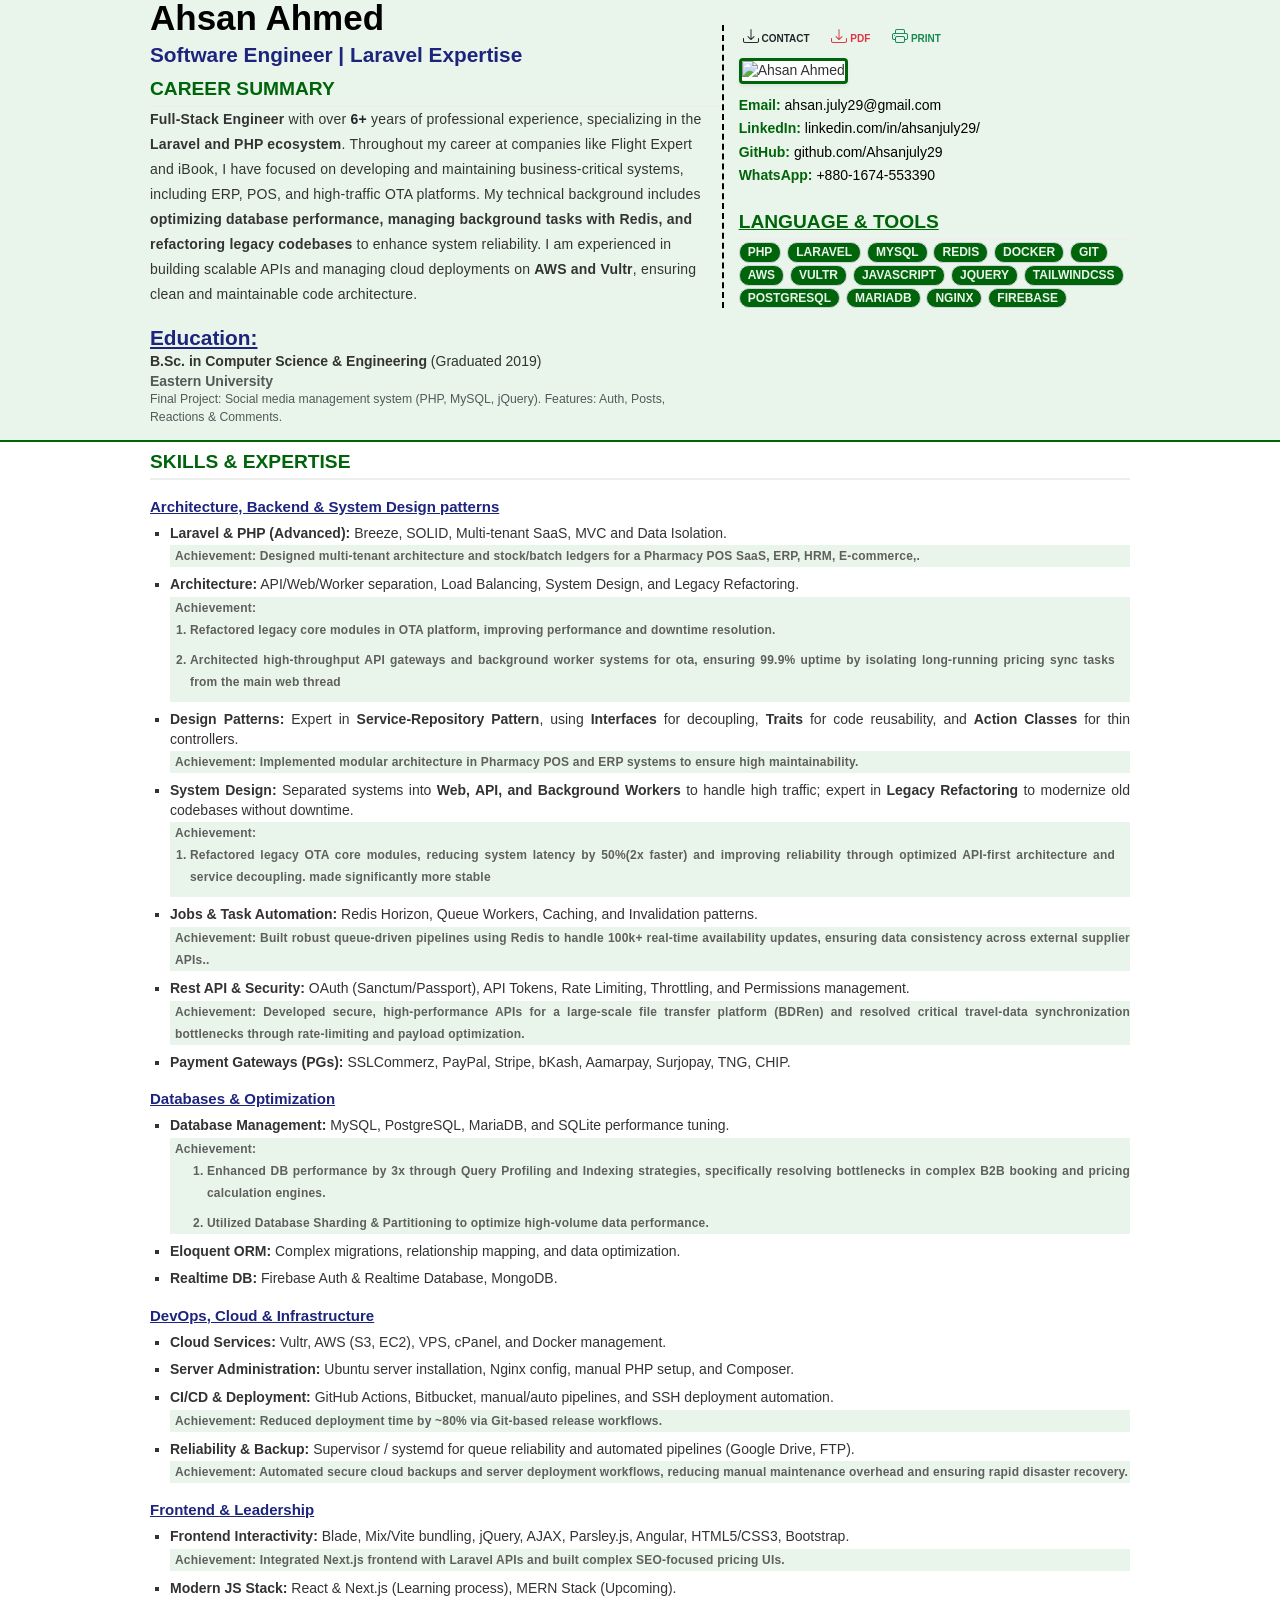
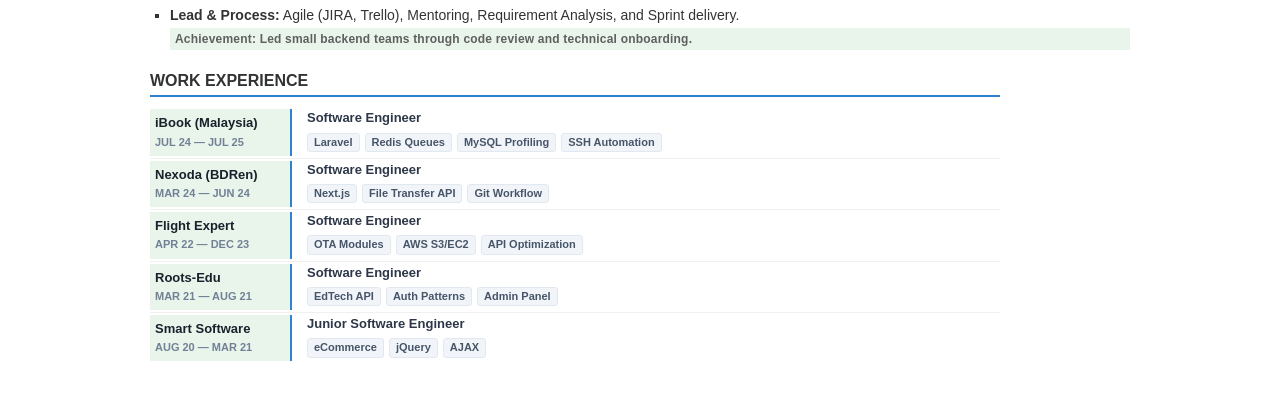
==== commit f2ee9ecd: "link update" ====
--- a/cv/index.html
+++ b/cv/index.html
@@ -280,7 +280,7 @@
 <body>
     <div class="header">
         <div class="row">
-            <div class="col-sm-8" style="padding: 0;">
+            <div class="col-sm-7" style="padding: 0;">
                 <h1 class="title_name">Ahsan Ahmed</h1>
                 <div class="sub-title">Software Engineer | Laravel Expertise</div>
 
@@ -317,7 +317,7 @@
                 </div>
             </div>
 
-            <div class="col-sm-4">
+            <div class="col-sm-5">
                 <div class="section-right">
                     <div class="d-print-none mb-1">
                         <a target="_blank" href="contact/ahsan.vcf"
@@ -328,7 +328,7 @@
                         </a>
 
                         <a target="_blank"
-                            href="https://drive.google.com/file/d/1vnXVj5fpnSIdHIrjKHE57qNgalajHGux/view?usp=sharing"
+                            href="https://drive.google.com/file/d/1M-U--uI9ygAZpY7kwdyOcECa6S2gjzEH/view?usp=sharing"
                             class="btn btn-sm btn-action btn-outline-danger px-1 py-0 d-print-none" id="save_vcf"
                             style="flex-grow: 1; text-align: center; margin-right: 10px;">
                             <i class="bi bi-download" style="font-size: 1rem;"></i>
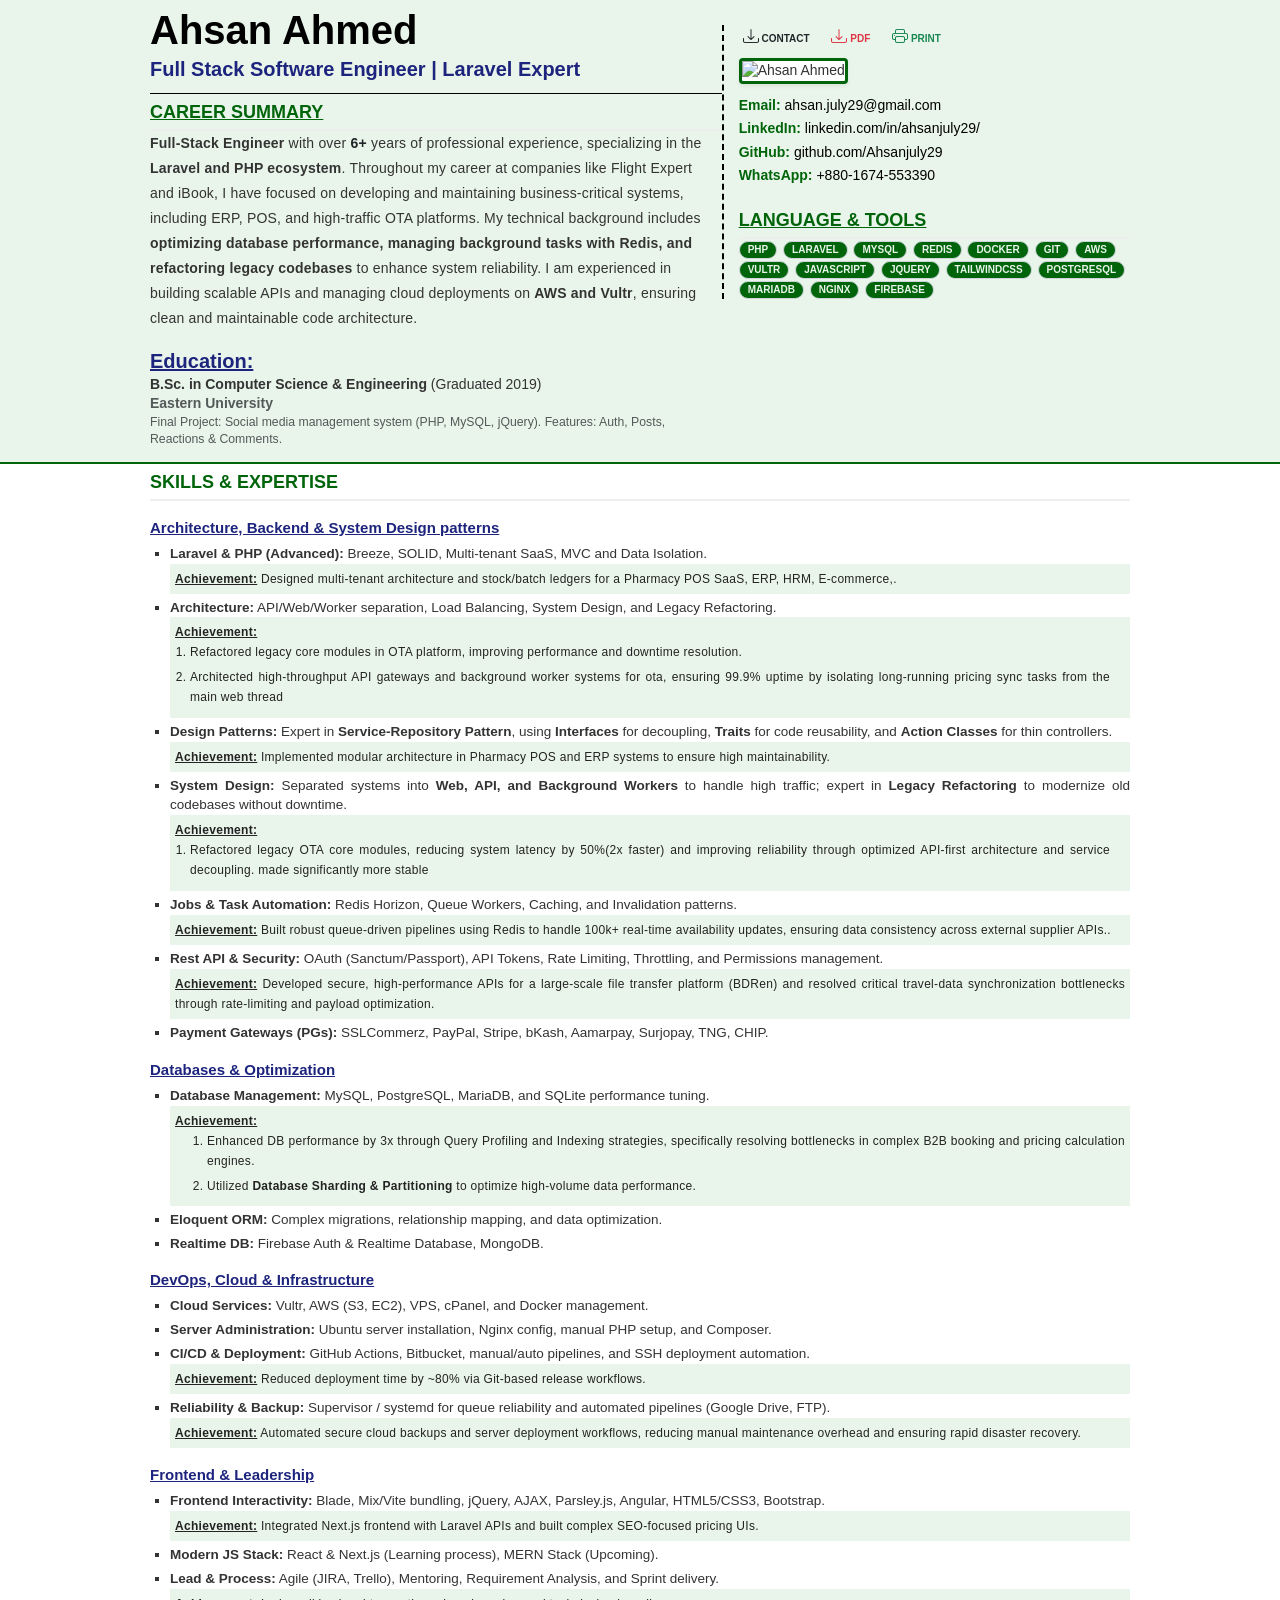
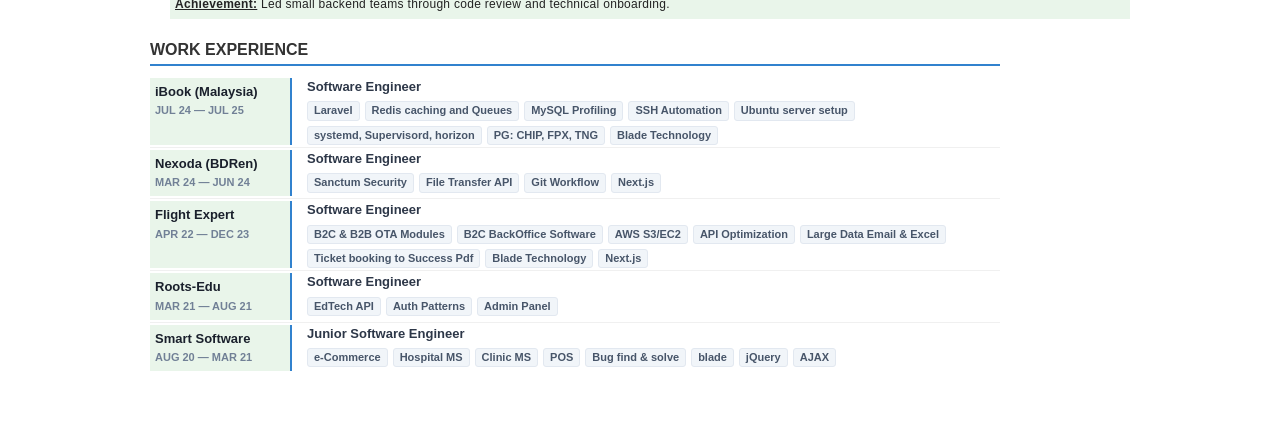
==== commit 387ef27f: "font fixed" ====
--- a/cv/index.html
+++ b/cv/index.html
@@ -43,6 +43,7 @@
         .main-body {
             background-color: #fff;
             padding-bottom: 50px;
+            font-size: 13.5px;
         }
 
         .col-sm-7,
@@ -50,9 +51,14 @@
             padding: 0px;
         }
 
+        .title {
+            padding: 10px 0px;
+            border-bottom: 1px solid black;
+        }
+
         /* UI Components */
         .title_name {
-            font-size: 35px;
+            font-size: 40px;
             font-weight: 800;
             color: #000;
             margin-bottom: 0;
@@ -62,7 +68,7 @@
         .sub-title {
             color: #1d247d;
             font-weight: 700;
-            font-size: 1.3rem;
+            font-size: 20px;
             margin-top: 5px;
         }
 
@@ -100,7 +106,7 @@
             padding-bottom: 5px;
             margin-top: 25px;
             margin-bottom: 12px;
-            font-size: 1.2rem;
+            font-size: 18px;
             text-transform: uppercase;
         }
 
@@ -120,21 +126,20 @@
         }
 
         .raw-data li {
-            margin-bottom: 8px;
+            margin-bottom: 5px;
             text-align: justify;
         }
 
         .res-tag {
-            color: var(--sig-mute);
             background: var(--sig-lime);
-            font-weight: 700;
+
+            color: #232323;
             font-size: 12px;
             display: block;
-            margin-top: 2px;
-
-            line-height: 22px;
-            letter-spacing: 0.2px;
-            padding: 0 0 0 5px;
+            margin: 0px;
+            line-height: 20px;
+            letter-spacing: 0.3px;
+            padding: 5px;
         }
 
         .tech-badge {
@@ -144,7 +149,7 @@
             padding: 1px 8px;
             margin: 2px 2px 0 0;
             border-radius: 10px;
-            font-size: 12px;
+            font-size: 10px;
             font-weight: 700;
             border: 1px solid #ced4da;
             text-transform: uppercase;
@@ -281,11 +286,17 @@
     <div class="header">
         <div class="row">
             <div class="col-sm-7" style="padding: 0;">
-                <h1 class="title_name">Ahsan Ahmed</h1>
-                <div class="sub-title">Software Engineer | Laravel Expertise</div>
+                <div class="title">
+                    <h1 class="title_name">Ahsan Ahmed</h1>
+                    <div class="sub-title">Full Stack Software Engineer | Laravel Expert</div>
+                </div>
 
                 <div class="summary">
-                    <h3 class="mb-0 mt-2">Career Summary</h3>
+                    <h3 class="mb-0 mt-2">
+                        <u>
+                            Career Summary
+                        </u>
+                    </h3>
                     <p class="summary-text mt-0 pe-3 text-justify">
                         <b>Full-Stack Engineer</b> with over <span class="fw-bold text-dark"
                             id="job_experience_year"></span> years of professional experience, specializing in the
@@ -300,10 +311,9 @@
 
                 <div class="mb-1">
                     <p class="sub-title m-0">
-                        <strong>
-                            <u>
-                                Education:
-                            </u>
+                        <u>
+                            Education:
+                        </u>
                         </strong>
                     </p>
                     <p class="mb-0"><strong>B.Sc. in Computer Science & Engineering</strong> (Graduated 2019)</p>
@@ -328,7 +338,7 @@
                         </a>
 
                         <a target="_blank"
-                            href="https://drive.google.com/file/d/1M-U--uI9ygAZpY7kwdyOcECa6S2gjzEH/view?usp=sharing"
+                            href="https://drive.google.com/file/d/1GOeo78-z3Aq34nli08a-EZwzh-IJhlvi/view?usp=sharing"
                             class="btn btn-sm btn-action btn-outline-danger px-1 py-0 d-print-none" id="save_vcf"
                             style="flex-grow: 1; text-align: center; margin-right: 10px;">
                             <i class="bi bi-download" style="font-size: 1rem;"></i>
@@ -379,19 +389,23 @@
         </div>
     </div>
 
+
+
+
     <main class="main-body pt-2">
         <div class="skills">
             <h3 class="m-0">Skills & Expertise</h3>
             <h4>Architecture, Backend & System Design patterns</h4>
             <ul class="raw-data">
                 <li><strong>Laravel & PHP (Advanced):</strong> Breeze, SOLID, Multi-tenant SaaS, MVC and Data Isolation.
-                    <span class="res-tag">Achievement: Designed multi-tenant architecture and stock/batch ledgers for a
+                    <span class="res-tag"><strong><u>Achievement:</u></strong> Designed multi-tenant architecture and
+                        stock/batch ledgers for a
                         Pharmacy POS SaaS, ERP, HRM, E-commerce,.</span>
                 </li>
                 <li><strong>Architecture:</strong> API/Web/Worker separation, Load Balancing, System Design, and
                     Legacy Refactoring.
                     <span class="res-tag">
-                        Achievement:
+                        <strong><u>Achievement:</u></strong>
                         <ol class="achievement-list">
                             <li>
                                 Refactored legacy core modules in OTA platform, improving performance and
@@ -408,7 +422,8 @@
                 <li><strong>Design Patterns:</strong> Expert in <strong>Service-Repository Pattern</strong>, using
                     <strong>Interfaces</strong> for decoupling, <strong>Traits</strong> for code reusability, and
                     <strong>Action Classes</strong> for thin controllers.
-                    <span class="res-tag">Achievement: Implemented modular architecture in Pharmacy POS and ERP systems
+                    <span class="res-tag"><strong><u>Achievement:</u></strong> Implemented modular architecture in
+                        Pharmacy POS and ERP systems
                         to
                         ensure high maintainability.</span>
                 </li>
@@ -418,7 +433,7 @@
                     without
                     downtime.
                     <span class="res-tag">
-                        Achievement:
+                        <strong><u>Achievement:</u></strong>
                         <ol class="achievement-list">
                             <li>Refactored legacy OTA core modules, reducing system latency by 50%(2x faster) and
                                 improving reliability through optimized API-first architecture and service decoupling.
@@ -428,14 +443,16 @@
                 </li>
                 <li><strong>Jobs & Task Automation:</strong> Redis Horizon, Queue Workers, Caching, and Invalidation
                     patterns.
-                    <span class="res-tag">Achievement: Built robust queue-driven pipelines using Redis to handle 100k+
+                    <span class="res-tag"><strong><u>Achievement:</u></strong> Built robust queue-driven pipelines using
+                        Redis to handle 100k+
                         real-time availability updates, ensuring data consistency across external supplier
                         APIs..</span>
                 </li>
                 <li><strong>Rest API & Security:</strong> OAuth (Sanctum/Passport), API Tokens, Rate Limiting,
                     Throttling,
                     and Permissions management.
-                    <span class="res-tag">Achievement: Developed secure, high-performance APIs for a large-scale file
+                    <span class="res-tag"><strong><u>Achievement:</u></strong> Developed secure, high-performance APIs
+                        for a large-scale file
                         transfer platform (BDRen) and resolved critical travel-data synchronization bottlenecks through
                         rate-limiting and payload optimization.</span>
                 </li>
@@ -447,7 +464,7 @@
             <ul class="raw-data">
                 <li><strong>Database Management:</strong> MySQL, PostgreSQL, MariaDB, and SQLite performance tuning.
                     <span class="res-tag">
-                        Achievement:
+                        <strong><u>Achievement:</u></strong>
                         <ol>
                             <li>Enhanced DB performance by 3x through Query Profiling and Indexing strategies,
                                 specifically resolving bottlenecks in complex B2B booking and pricing calculation
@@ -469,12 +486,14 @@
                     Composer.</li>
                 <li><strong>CI/CD & Deployment:</strong> GitHub Actions, Bitbucket, manual/auto pipelines, and SSH
                     deployment automation.
-                    <span class="res-tag">Achievement: Reduced deployment time by ~80% via Git-based release
+                    <span class="res-tag"><strong><u>Achievement:</u></strong> Reduced deployment time by ~80% via
+                        Git-based release
                         workflows.</span>
                 </li>
                 <li><strong>Reliability & Backup:</strong> Supervisor / systemd for queue reliability and automated
                     pipelines (Google Drive, FTP).
-                    <span class="res-tag">Achievement: Automated secure cloud backups and server deployment workflows,
+                    <span class="res-tag"><strong><u>Achievement:</u></strong> Automated secure cloud backups and server
+                        deployment workflows,
                         reducing manual maintenance overhead and ensuring rapid disaster recovery.</span>
                 </li>
             </ul>
@@ -484,13 +503,15 @@
                 <li><strong>Frontend Interactivity:</strong> Blade, Mix/Vite bundling, jQuery, AJAX, Parsley.js,
                     Angular,
                     HTML5/CSS3, Bootstrap.
-                    <span class="res-tag">Achievement: Integrated Next.js frontend with Laravel APIs and built complex
+                    <span class="res-tag"><strong><u>Achievement:</u></strong> Integrated Next.js frontend with Laravel
+                        APIs and built complex
                         SEO-focused pricing UIs.</span>
                 </li>
                 <li><strong>Modern JS Stack:</strong> React & Next.js (Learning process), MERN Stack (Upcoming).</li>
                 <li><strong>Lead & Process:</strong> Agile (JIRA, Trello), Mentoring, Requirement Analysis, and Sprint
                     delivery.
-                    <span class="res-tag">Achievement: Led small backend teams through code review and technical
+                    <span class="res-tag"><strong><u>Achievement:</u></strong> Led small backend teams through code
+                        review and technical
                         onboarding.</span>
                 </li>
             </ul>
@@ -507,8 +528,14 @@
                 <div class="job-info">
                     <div class="job-title">Software Engineer</div>
                     <div class="tech-list">
-                        <span class="t-tag">Laravel</span> <span class="t-tag">Redis Queues</span> <span
-                            class="t-tag">MySQL Profiling</span> <span class="t-tag">SSH Automation</span>
+                        <span class="t-tag">Laravel</span>
+                        <span class="t-tag">Redis caching and Queues</span>
+                        <span class="t-tag">MySQL Profiling</span>
+                        <span class="t-tag">SSH Automation</span>
+                        <span class="t-tag">Ubuntu server setup</span>
+                        <span class="t-tag">systemd, Supervisord, horizon</span>
+                        <span class="t-tag">PG: CHIP, FPX, TNG</span>
+                        <span class="t-tag">Blade Technology</span>
                     </div>
                 </div>
             </div>
@@ -521,8 +548,10 @@
                 <div class="job-info">
                     <div class="job-title">Software Engineer</div>
                     <div class="tech-list">
-                        <span class="t-tag">Next.js</span> <span class="t-tag">File Transfer API</span> <span
-                            class="t-tag">Git Workflow</span>
+                        <span class="t-tag">Sanctum Security</span>
+                        <span class="t-tag">File Transfer API</span>
+                        <span class="t-tag">Git Workflow</span>
+                        <span class="t-tag">Next.js</span>
                     </div>
                 </div>
             </div>
@@ -535,8 +564,14 @@
                 <div class="job-info">
                     <div class="job-title">Software Engineer</div>
                     <div class="tech-list">
-                        <span class="t-tag">OTA Modules</span> <span class="t-tag">AWS S3/EC2</span> <span
-                            class="t-tag">API Optimization</span>
+                        <span class="t-tag">B2C & B2B OTA Modules</span>
+                        <span class="t-tag">B2C BackOffice Software</span>
+                        <span class="t-tag">AWS S3/EC2</span>
+                        <span class="t-tag">API Optimization</span>
+                        <span class="t-tag">Large Data Email & Excel</span>
+                        <span class="t-tag">Ticket booking to Success Pdf</span>
+                        <span class="t-tag">Blade Technology</span>
+                        <span class="t-tag">Next.js</span>
                     </div>
                 </div>
             </div>
@@ -549,8 +584,9 @@
                 <div class="job-info">
                     <div class="job-title">Software Engineer</div>
                     <div class="tech-list">
-                        <span class="t-tag">EdTech API</span> <span class="t-tag">Auth Patterns</span> <span
-                            class="t-tag">Admin Panel</span>
+                        <span class="t-tag">EdTech API</span> 
+                        <span class="t-tag">Auth Patterns</span> 
+                        <span class="t-tag">Admin Panel</span>
                     </div>
                 </div>
             </div>
@@ -563,8 +599,14 @@
                 <div class="job-info">
                     <div class="job-title">Junior Software Engineer</div>
                     <div class="tech-list">
-                        <span class="t-tag">eCommerce</span> <span class="t-tag">jQuery</span> <span
-                            class="t-tag">AJAX</span>
+                        <span class="t-tag">e-Commerce</span> 
+                        <span class="t-tag">Hospital MS</span> 
+                        <span class="t-tag">Clinic MS</span>
+                        <span class="t-tag">POS</span>
+                        <span class="t-tag">Bug find & solve</span>
+                        <span class="t-tag">blade</span> 
+                        <span class="t-tag">jQuery</span> 
+                        <span class="t-tag">AJAX</span>
                     </div>
                 </div>
             </div>
